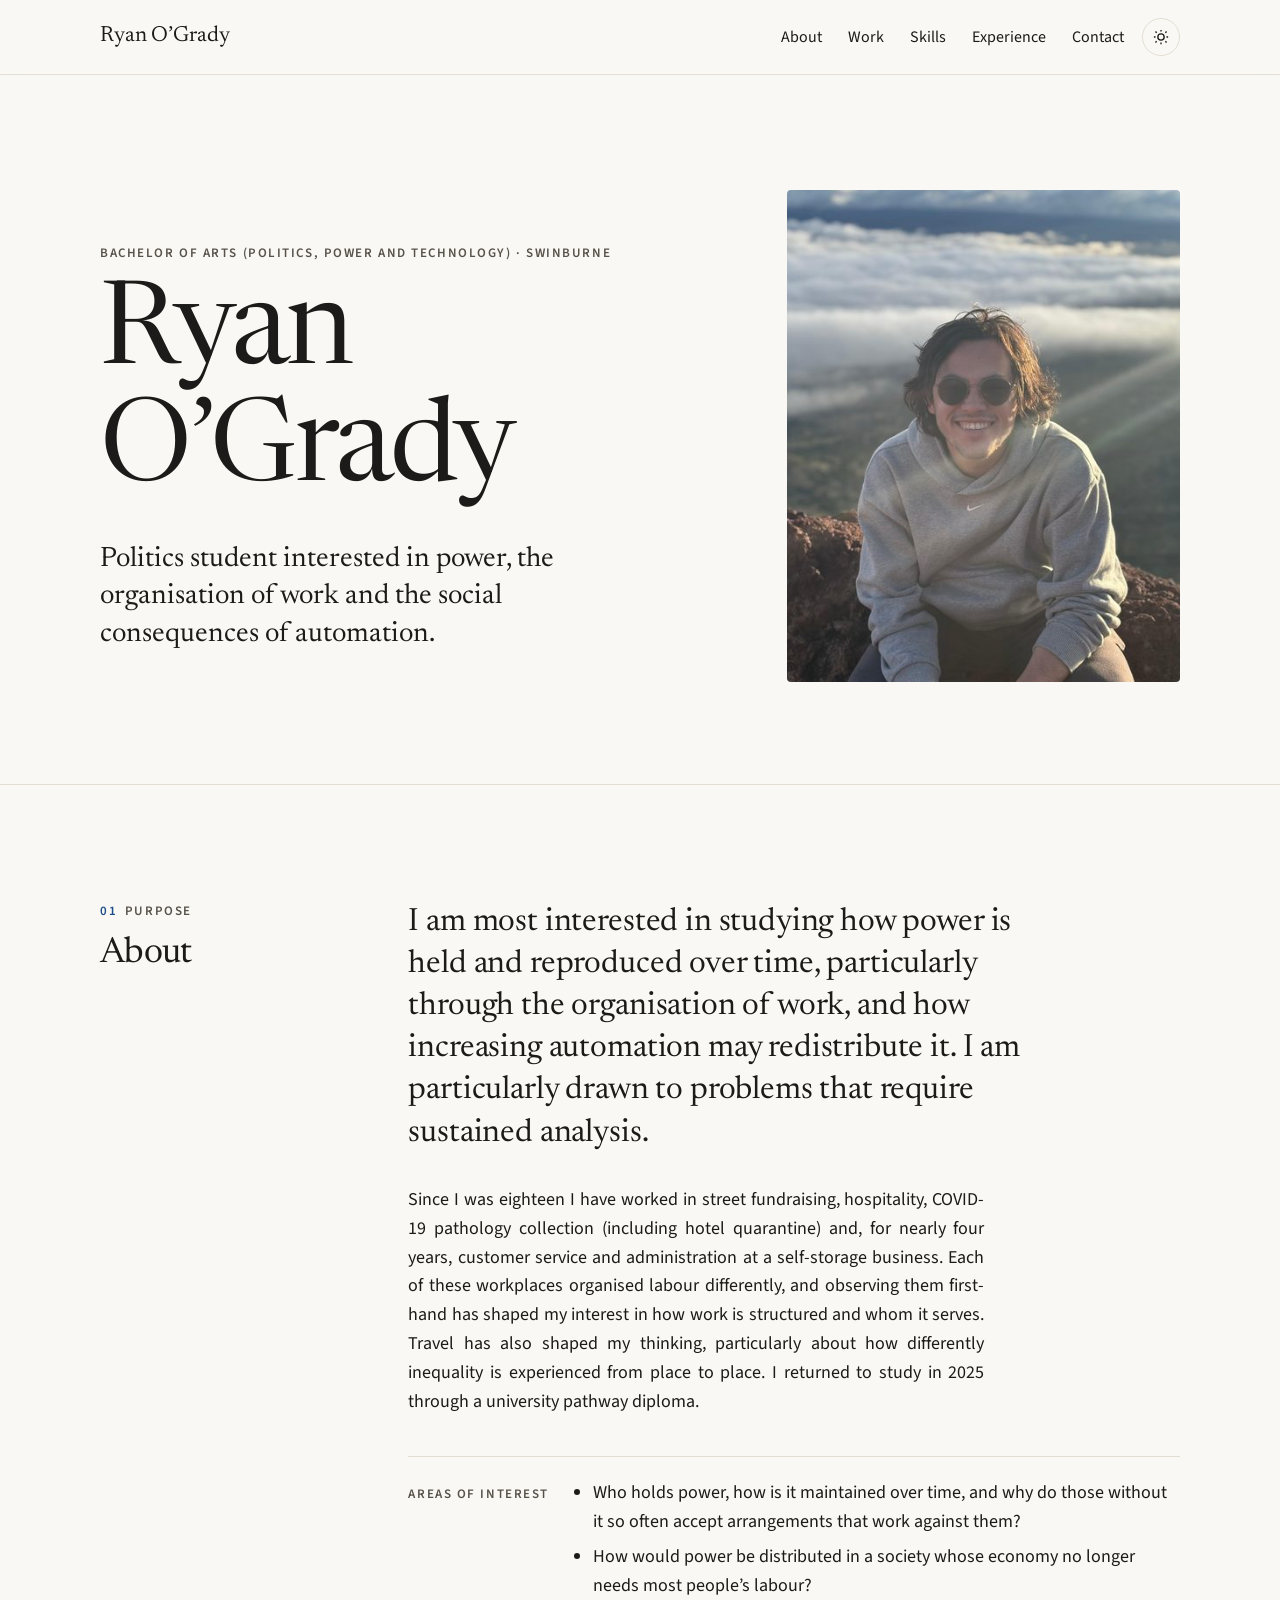
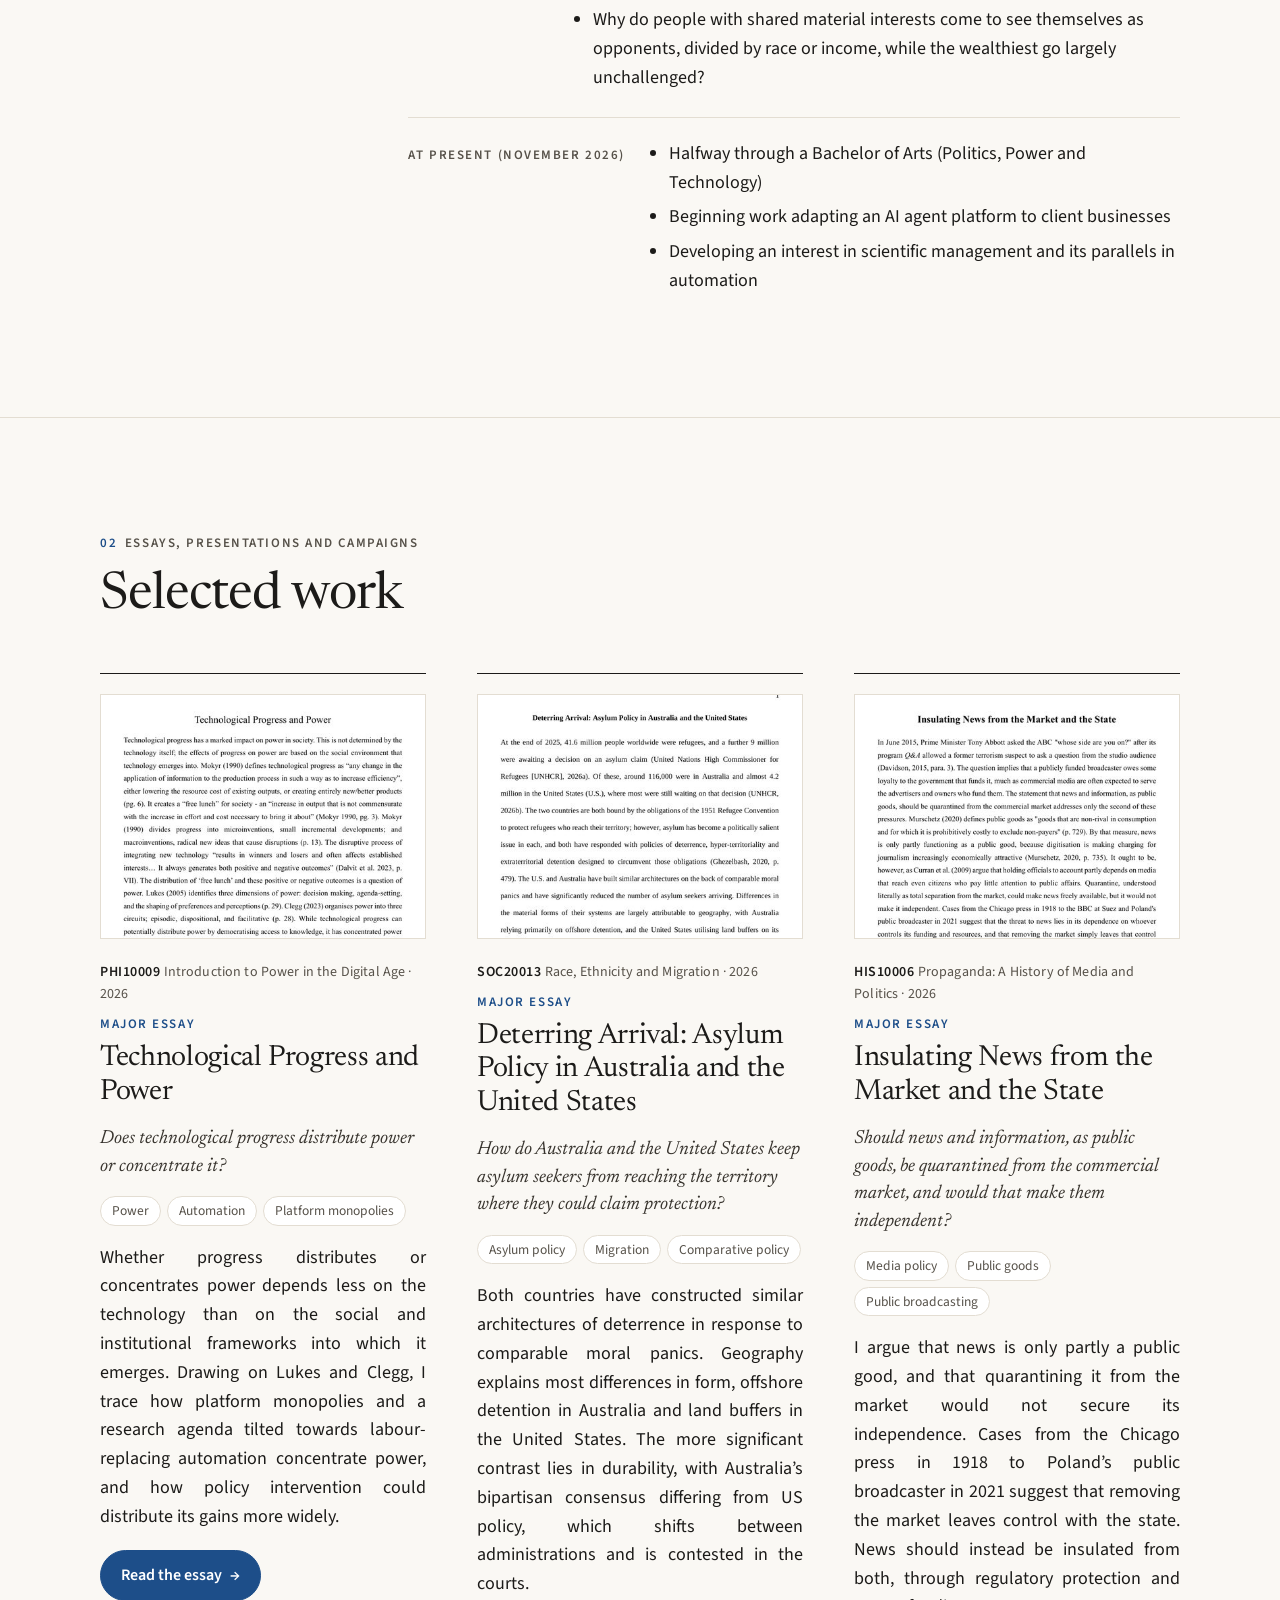
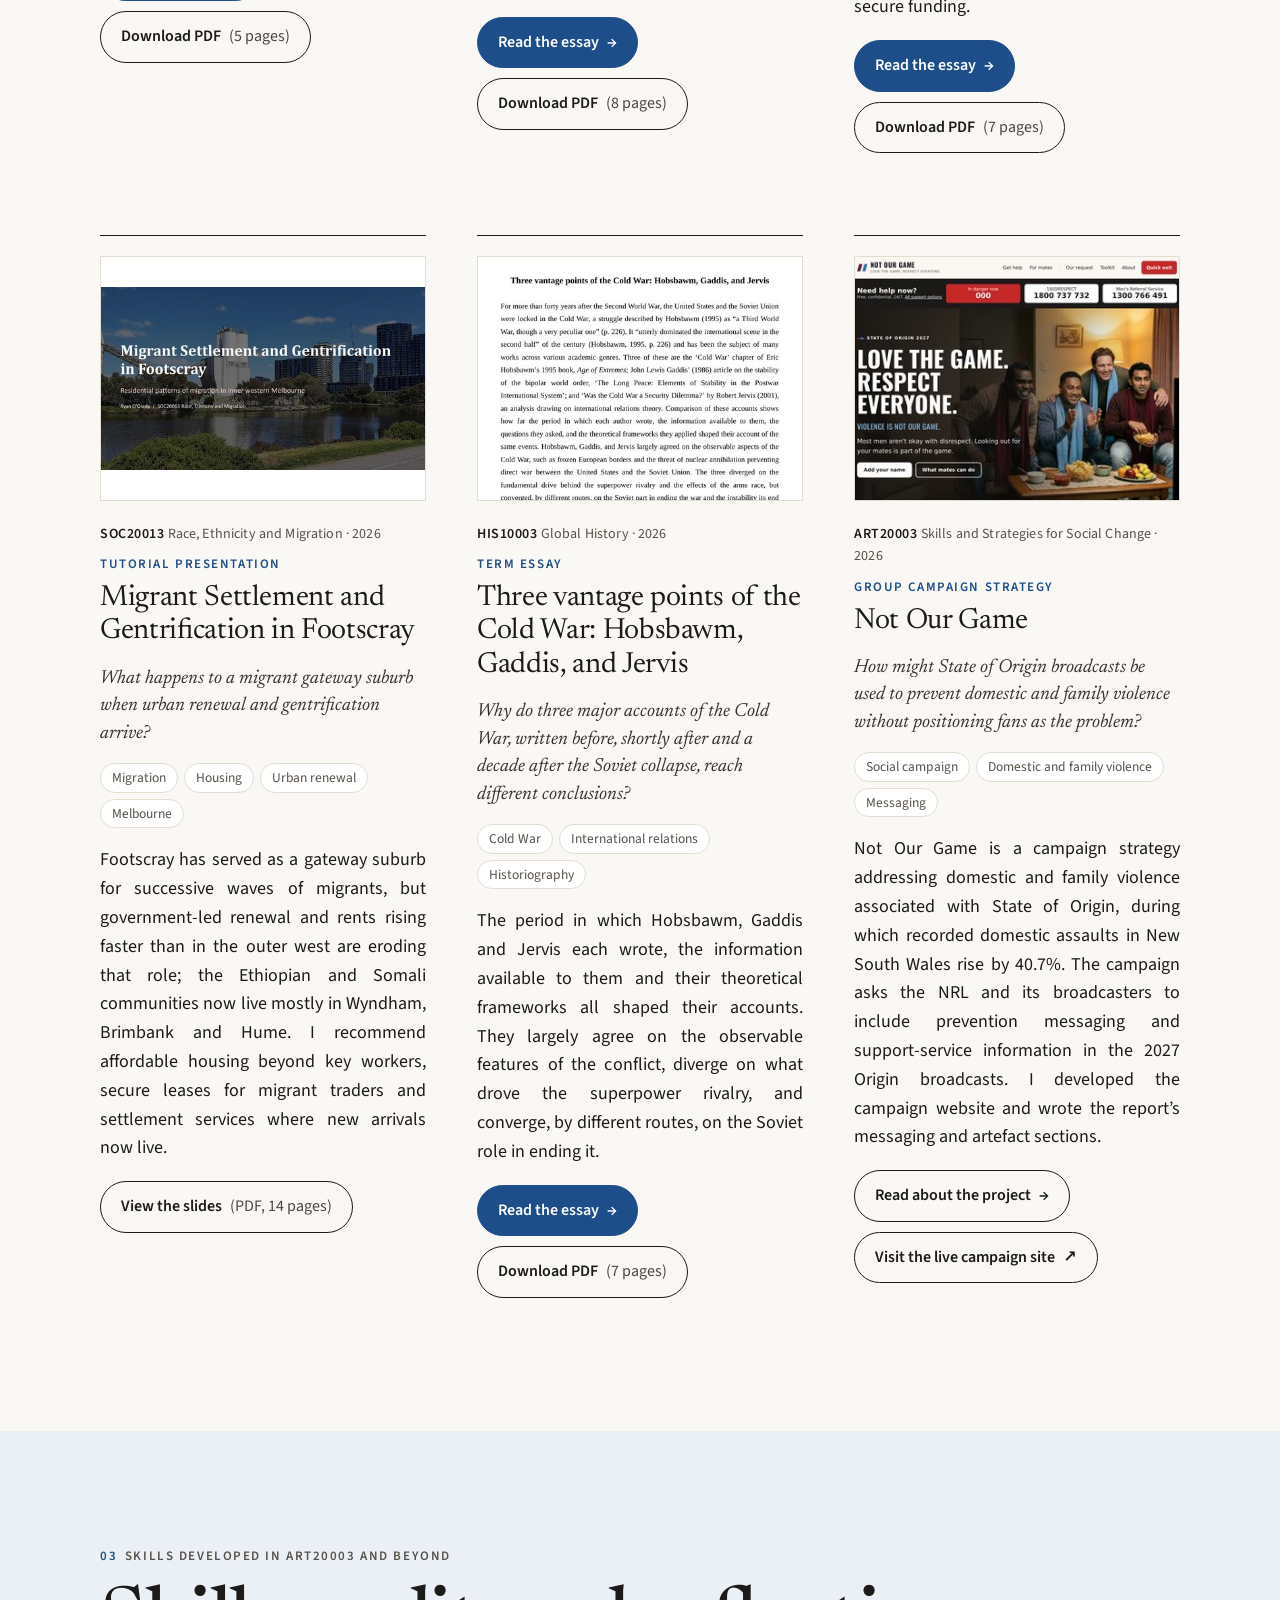
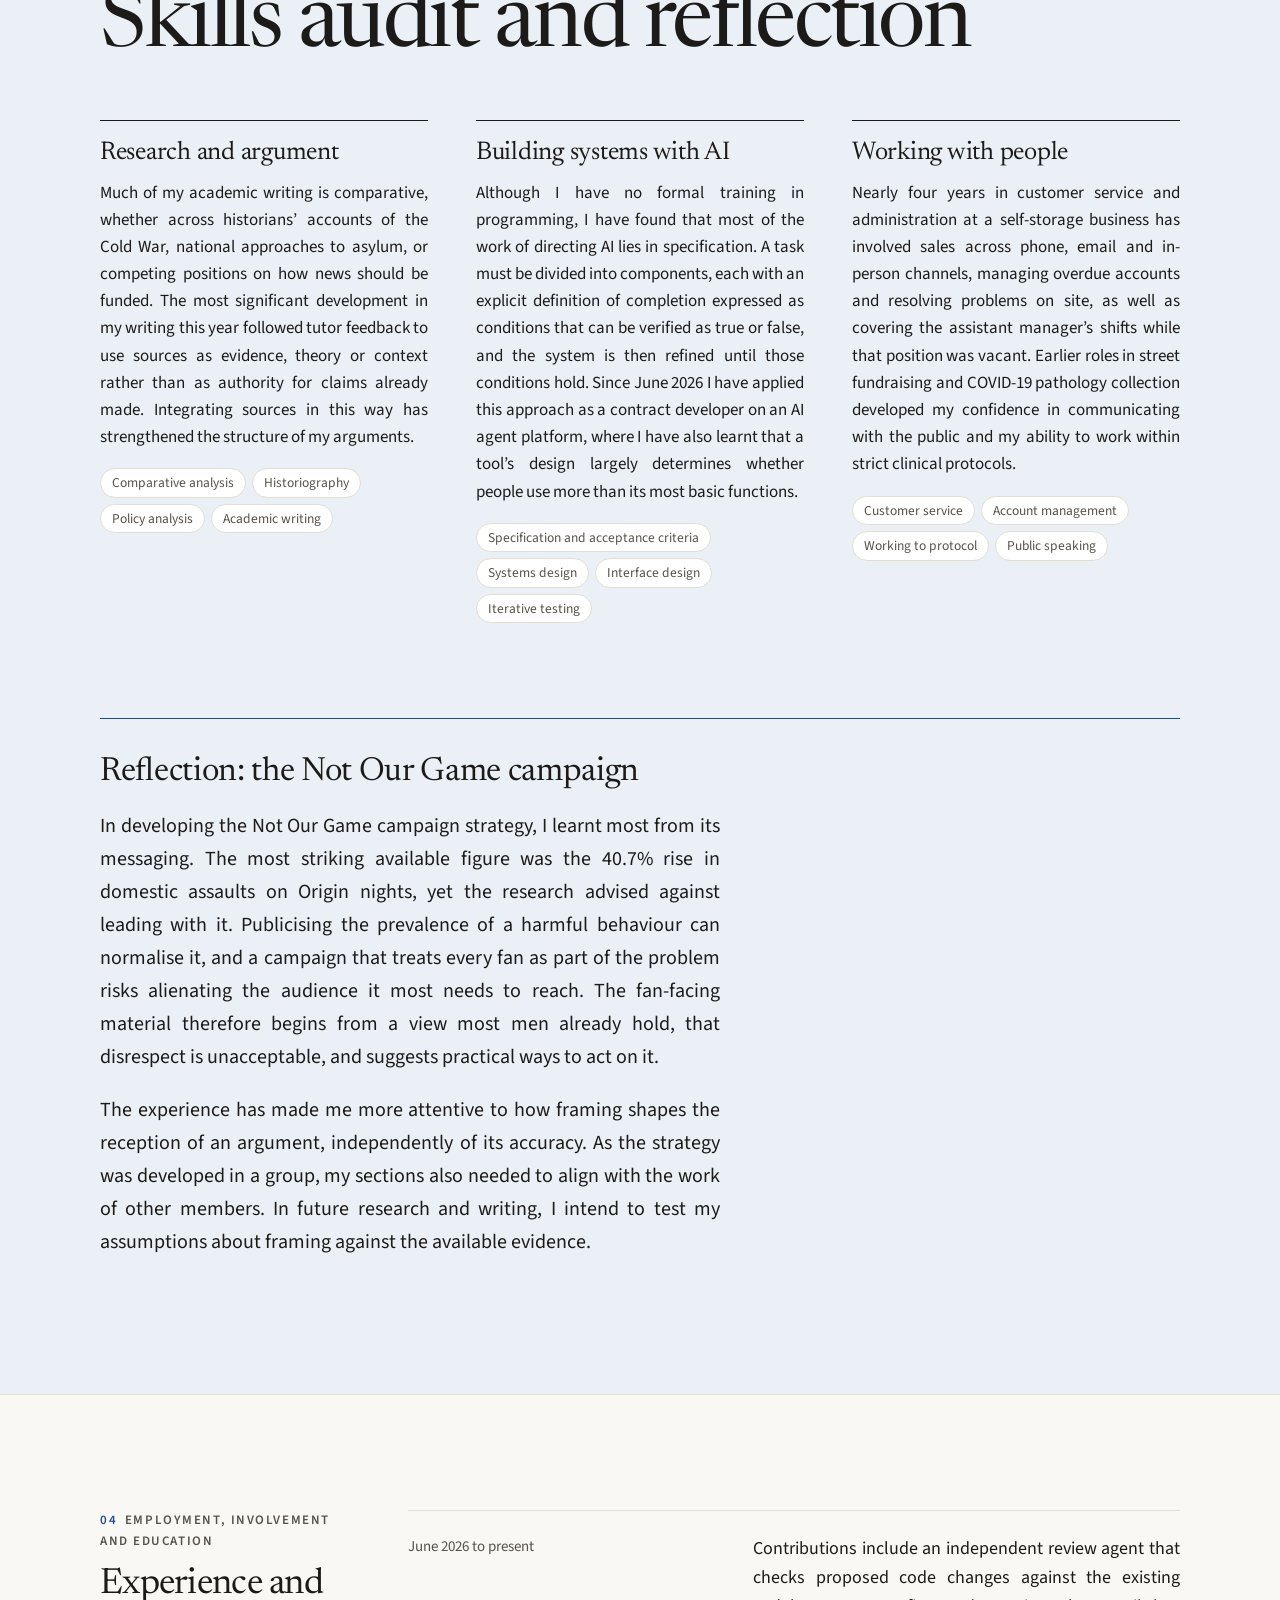
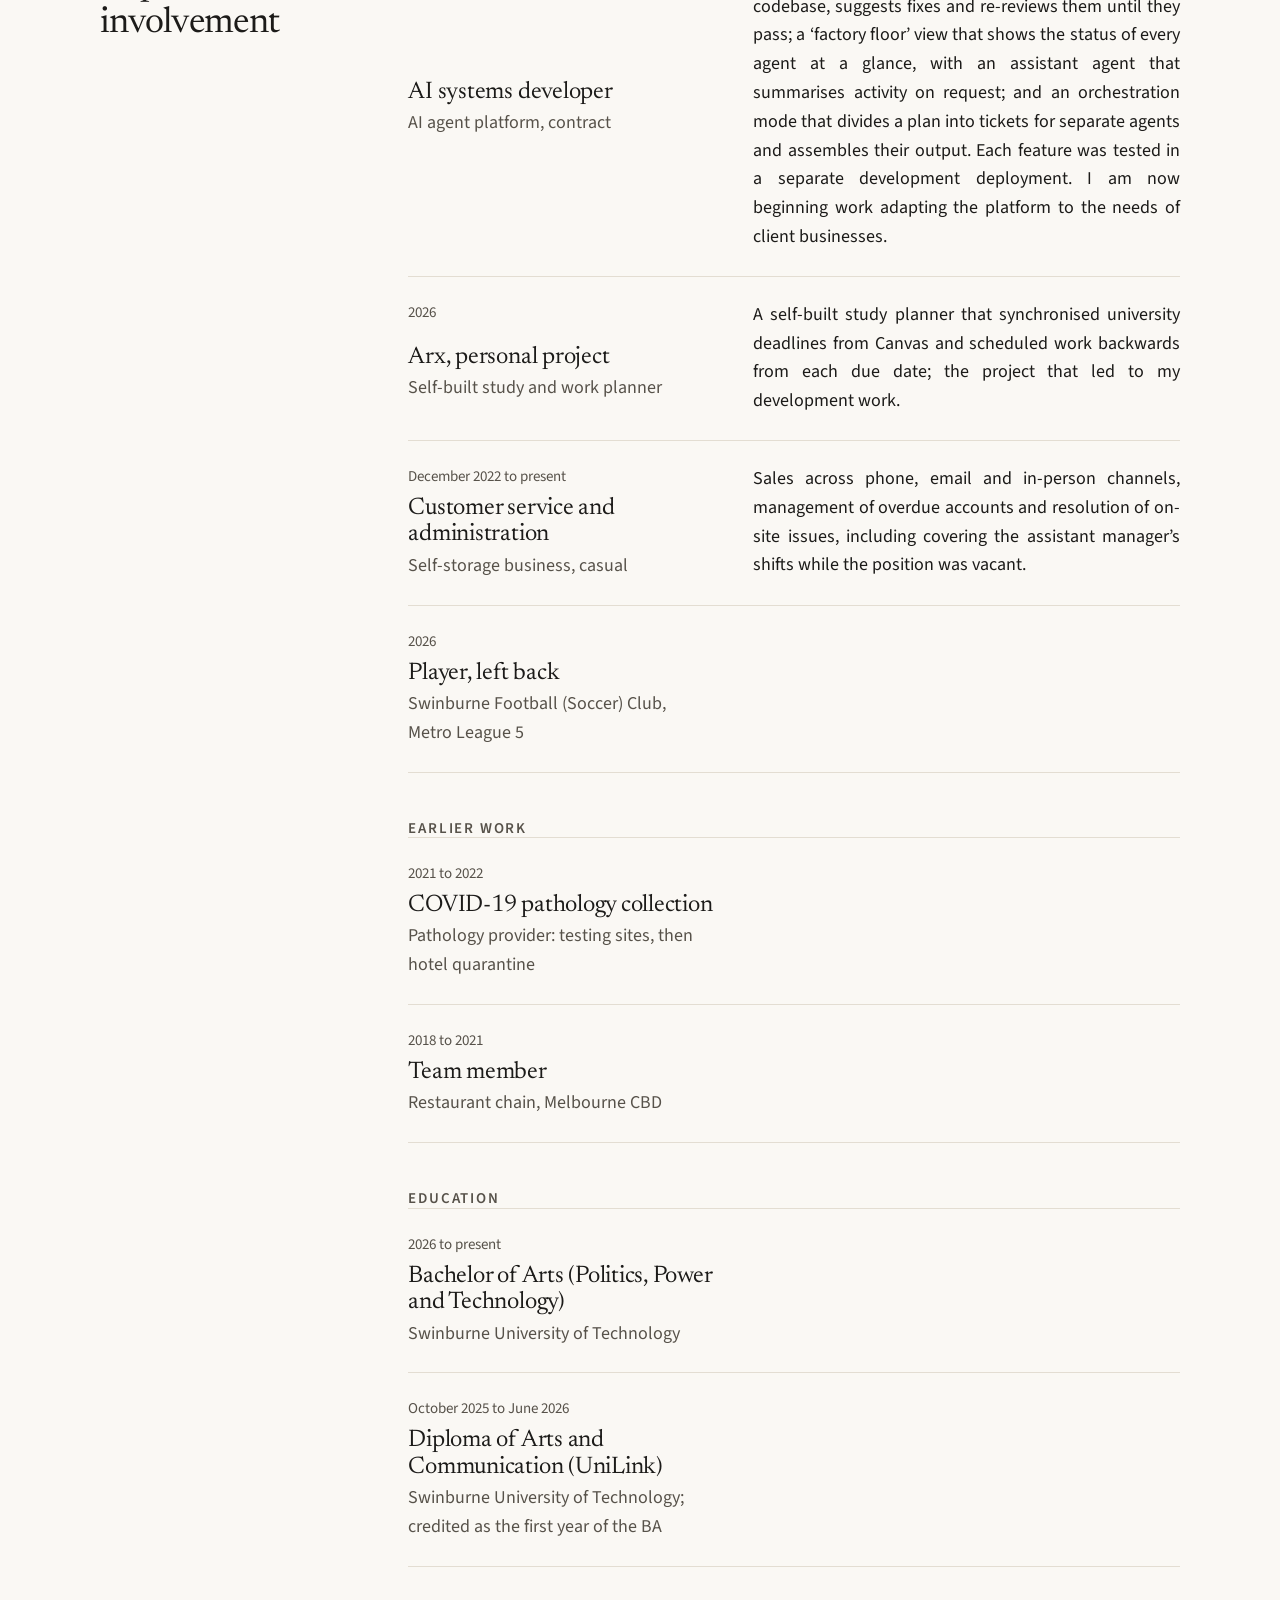
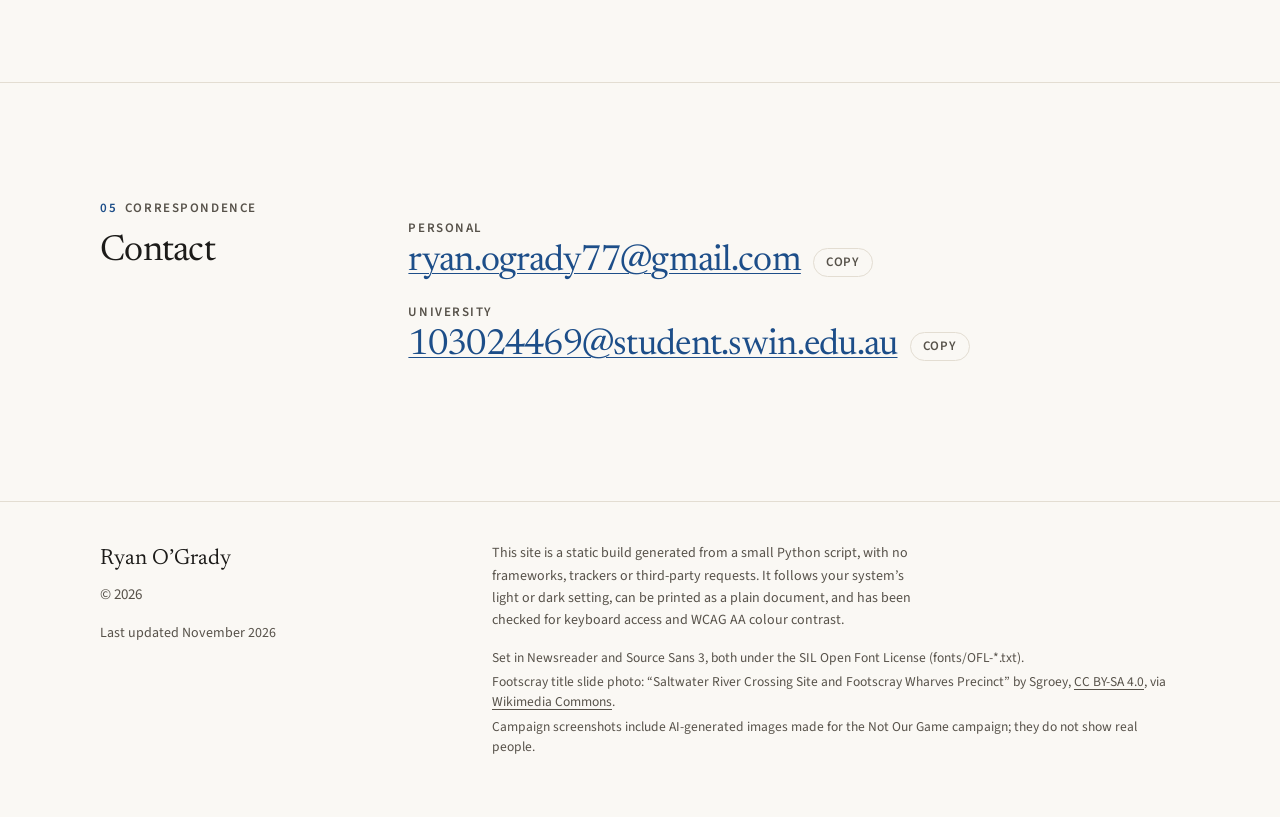
==== index.html @ b13d0663 "Final release build: wording pass, drafts accepted, indexing enabled Co-Authored-By: Claude Opus 5.5" ====
<!doctype html><html lang="en-AU"><head><meta charset="utf-8"><meta name="viewport" content="width=device-width, initial-scale=1"><title>Ryan O’Grady | Bachelor of Arts (Politics, Power and Technology), Swinburne</title><meta name="description" content="Portfolio of Ryan O’Grady, Bachelor of Arts student majoring in Politics, Power and Technology at Swinburne University of Technology."><meta name="theme-color" content="#faf8f4"><meta property="og:type" content="website"><meta property="og:title" content="Ryan O’Grady | Bachelor of Arts (Politics, Power and Technology), Swinburne"><meta property="og:description" content="Portfolio of Ryan O’Grady, Bachelor of Arts student majoring in Politics, Power and Technology at Swinburne University of Technology."><meta property="og:url" content="https://ryanoogrady.netlify.app"><meta property="og:image" content="https://ryanoogrady.netlify.app/og.jpg"><meta property="og:image:width" content="1200"><meta property="og:image:height" content="630"><meta property="og:image:alt" content="Ryan O’Grady: Bachelor of Arts (Politics, Power and Technology) · Swinburne"><meta name="twitter:card" content="summary_large_image"><link rel="icon" href="favicon.svg" type="image/svg+xml"><link rel="preload" href="fonts/newsreader.woff2" as="font" type="font/woff2" crossorigin><link rel="preload" href="fonts/source-sans-3.woff2" as="font" type="font/woff2" crossorigin><link rel="stylesheet" href="style.css"><script>try{var t=localStorage.getItem("theme");if(t)document.documentElement.dataset.theme=t}catch(e){}</script><script src="site.js" defer></script></head><body><a class="skip" href="#main">Skip to content</a><header class="site-head" id="top"><div class="wrap"><a class="brand" href="#top">Ryan O’Grady</a><div class="head-tools"><nav class="nav" aria-label="Main"><ul><li><a href="#about">About</a></li><li><a href="#work">Work</a></li><li><a href="#skills">Skills</a></li><li><a href="#experience">Experience</a></li><li><a href="#contact">Contact</a></li></ul></nav><button class="theme-toggle" type="button" aria-label="Switch to dark theme" hidden><svg class="sun" viewBox="0 0 24 24" fill="none" stroke="currentColor" stroke-width="1.8" aria-hidden="true"><circle cx="12" cy="12" r="4.2"/><path d="M12 2.5v2.2M12 19.3v2.2M4.6 4.6l1.6 1.6M17.8 17.8l1.6 1.6M2.5 12h2.2M19.3 12h2.2M4.6 19.4l1.6-1.6M17.8 6.2l1.6-1.6"/></svg><svg class="moon" viewBox="0 0 24 24" fill="none" stroke="currentColor" stroke-width="1.8" aria-hidden="true"><path d="M20 14.6A8.5 8.5 0 0 1 9.4 4a8.5 8.5 0 1 0 10.6 10.6z"/></svg></button></div></div><div class="progress" aria-hidden="true"></div></header><main id="main"><section class="hero" aria-labelledby="name"><div class="wrap"><div><p class="kicker">Bachelor of Arts (Politics, Power and Technology) · Swinburne</p><h1 id="name">Ryan O’Grady</h1><div class="descriptor"><p>Politics student interested in power, the organisation of work and the social consequences of automation.</p></div></div><figure class="portrait"><img src="images/ryan-portrait-900.jpg" srcset="images/ryan-portrait-450.jpg 450w, images/ryan-portrait-900.jpg 900w" sizes="(max-width:900px) 340px, 33vw" width="900" height="1125" alt="Ryan sitting on a rocky summit above a layer of cloud, smiling." fetchpriority="high" decoding="async"></figure></div></section><section class="sec" id="about" aria-labelledby="about-h"><div class="wrap sec-grid"><div class="sec-label"><p class="kicker"><span class="num">01</span>Purpose</p><h2 id="about-h">About</h2></div><div><p class="lede">I am most interested in studying how power is held and reproduced over time, particularly through the organisation of work, and how increasing automation may redistribute it. I am particularly drawn to problems that require sustained analysis.</p><div class="measure" style="margin-top:28px"><p>Since I was eighteen I have worked in street fundraising, hospitality, COVID-19 pathology collection (including hotel quarantine) and, for nearly four years, customer service and administration at a self-storage business. Each of these workplaces organised labour differently, and observing them first-hand has shaped my interest in how work is structured and whom it serves. Travel has also shaped my thinking, particularly about how differently inequality is experienced from place to place. I returned to study in 2025 through a university pathway diploma.</p></div><div class="exploring"><p class="kicker">Areas of interest</p><div><ul class="points"><li>Who holds power, how is it maintained over time, and why do those without it so often accept arrangements that work against them?</li><li>How would power be distributed in a society whose economy no longer needs most people’s labour?</li><li>Why do people with shared material interests come to see themselves as opponents, divided by race or income, while the wealthiest go largely unchallenged?</li></ul></div></div><div class="exploring"><p class="kicker">At present (November 2026)</p><div><ul class="points"><li>Halfway through a Bachelor of Arts (Politics, Power and Technology)</li><li>Beginning work adapting an AI agent platform to client businesses</li><li>Developing an interest in scientific management and its parallels in automation</li></ul></div></div></div></div></section><section class="sec" id="work" aria-labelledby="work-h"><div class="wrap"><div class="work-head"><p class="kicker"><span class="num">02</span>Essays, presentations and campaigns</p><h2 id="work-h">Selected work</h2></div><div class="cards"><article class="card"><figure class="thumb"><a href="essay-technological-progress-and-power.html" tabindex="-1" aria-hidden="true"><img src="images/essay-phi10009-p1-875.jpg" srcset="images/essay-phi10009-p1-480.jpg 480w, images/essay-phi10009-p1-875.jpg 875w" sizes="(max-width:700px) 92vw, 400px" width="875" height="656" alt="First page of the essay, headed Technological Progress and Power." loading="lazy" decoding="async"></a></figure><div><p class="unit"><b>PHI10009</b> Introduction to Power in the Digital Age <span aria-hidden="true">&middot;</span> 2026</p><h3><span class="type">Major essay</span><a class="card-link" href="essay-technological-progress-and-power.html">Technological Progress and Power</a></h3><p class="topic">Does technological progress distribute power or concentrate it?</p><ul class="tags" aria-label="Topics"><li>Power</li><li>Automation</li><li>Platform monopolies</li></ul><p>Whether progress distributes or concentrates power depends less on the technology than on the social and institutional frameworks into which it emerges. Drawing on Lukes and Clegg, I trace how platform monopolies and a research agenda tilted towards labour-replacing automation concentrate power, and how policy intervention could distribute its gains more widely.</p><p class="actions"><a class="btn solid" href="essay-technological-progress-and-power.html">Read the essay <span class="arr" aria-hidden="true">&rarr;</span></a><a class="btn" href="files/ryan-ogrady-technological-progress-and-power.pdf">Download PDF <span class="btn-note">(5 pages)</span></a></p></div></article><article class="card"><figure class="thumb"><a href="essay-deterring-arrival.html" tabindex="-1" aria-hidden="true"><img src="images/essay-soc20013-p1-875.jpg" srcset="images/essay-soc20013-p1-480.jpg 480w, images/essay-soc20013-p1-875.jpg 875w" sizes="(max-width:700px) 92vw, 400px" width="875" height="656" alt="First page of the essay, headed Deterring Arrival: Asylum Policy in Australia and the United States." loading="lazy" decoding="async"></a></figure><div><p class="unit"><b>SOC20013</b> Race, Ethnicity and Migration <span aria-hidden="true">&middot;</span> 2026</p><h3><span class="type">Major essay</span><a class="card-link" href="essay-deterring-arrival.html">Deterring Arrival: Asylum Policy in Australia and the United States</a></h3><p class="topic">How do Australia and the United States keep asylum seekers from reaching the territory where they could claim protection?</p><ul class="tags" aria-label="Topics"><li>Asylum policy</li><li>Migration</li><li>Comparative policy</li></ul><p>Both countries have constructed similar architectures of deterrence in response to comparable moral panics. Geography explains most differences in form, offshore detention in Australia and land buffers in the United States. The more significant contrast lies in durability, with Australia’s bipartisan consensus differing from US policy, which shifts between administrations and is contested in the courts.</p><p class="actions"><a class="btn solid" href="essay-deterring-arrival.html">Read the essay <span class="arr" aria-hidden="true">&rarr;</span></a><a class="btn" href="files/ryan-ogrady-deterring-arrival-asylum-policy.pdf">Download PDF <span class="btn-note">(8 pages)</span></a></p></div></article><article class="card"><figure class="thumb"><a href="essay-insulating-news.html" tabindex="-1" aria-hidden="true"><img src="images/essay-his10006-p1-875.jpg" srcset="images/essay-his10006-p1-480.jpg 480w, images/essay-his10006-p1-875.jpg 875w" sizes="(max-width:700px) 92vw, 400px" width="875" height="656" alt="First page of the essay, headed Insulating News from the Market and the State." loading="lazy" decoding="async"></a></figure><div><p class="unit"><b>HIS10006</b> Propaganda: A History of Media and Politics <span aria-hidden="true">&middot;</span> 2026</p><h3><span class="type">Major essay</span><a class="card-link" href="essay-insulating-news.html">Insulating News from the Market and the State</a></h3><p class="topic">Should news and information, as public goods, be quarantined from the commercial market, and would that make them independent?</p><ul class="tags" aria-label="Topics"><li>Media policy</li><li>Public goods</li><li>Public broadcasting</li></ul><p>I argue that news is only partly a public good, and that quarantining it from the market would not secure its independence. Cases from the Chicago press in 1918 to Poland’s public broadcaster in 2021 suggest that removing the market leaves control with the state. News should instead be insulated from both, through regulatory protection and secure funding.</p><p class="actions"><a class="btn solid" href="essay-insulating-news.html">Read the essay <span class="arr" aria-hidden="true">&rarr;</span></a><a class="btn" href="files/ryan-ogrady-insulating-news.pdf">Download PDF <span class="btn-note">(7 pages)</span></a></p></div></article><article class="card"><figure class="thumb fit"><a href="files/ryan-ogrady-footscray-presentation-slides.pdf" tabindex="-1" aria-hidden="true"><img src="images/footscray-final-p1-960.jpg" srcset="images/footscray-final-p1-480.jpg 480w, images/footscray-final-p1-960.jpg 960w" sizes="(max-width:700px) 92vw, 400px" width="960" height="540" alt="Title slide, ‘Migrant Settlement and Gentrification in Footscray’, over a photo of apartment towers beside the river at Footscray." loading="lazy" decoding="async"></a></figure><div><p class="unit"><b>SOC20013</b> Race, Ethnicity and Migration <span aria-hidden="true">&middot;</span> 2026</p><h3><span class="type">Tutorial presentation</span><a class="card-link" href="files/ryan-ogrady-footscray-presentation-slides.pdf">Migrant Settlement and Gentrification in Footscray</a></h3><p class="topic">What happens to a migrant gateway suburb when urban renewal and gentrification arrive?</p><ul class="tags" aria-label="Topics"><li>Migration</li><li>Housing</li><li>Urban renewal</li><li>Melbourne</li></ul><p>Footscray has served as a gateway suburb for successive waves of migrants, but government-led renewal and rents rising faster than in the outer west are eroding that role; the Ethiopian and Somali communities now live mostly in Wyndham, Brimbank and Hume. I recommend affordable housing beyond key workers, secure leases for migrant traders and settlement services where new arrivals now live.</p><p class="actions"><a class="btn" href="files/ryan-ogrady-footscray-presentation-slides.pdf">View the slides <span class="btn-note">(PDF, 14 pages)</span></a></p></div></article><article class="card"><figure class="thumb"><a href="essay-cold-war.html" tabindex="-1" aria-hidden="true"><img src="images/essay-his10003-p1-875.jpg" srcset="images/essay-his10003-p1-480.jpg 480w, images/essay-his10003-p1-875.jpg 875w" sizes="(max-width:700px) 92vw, 400px" width="875" height="656" alt="First page of the essay, headed Three vantage points of the Cold War: Hobsbawm, Gaddis, and Jervis." loading="lazy" decoding="async"></a></figure><div><p class="unit"><b>HIS10003</b> Global History <span aria-hidden="true">&middot;</span> 2026</p><h3><span class="type">Term essay</span><a class="card-link" href="essay-cold-war.html">Three vantage points of the Cold War: Hobsbawm, Gaddis, and Jervis</a></h3><p class="topic">Why do three major accounts of the Cold War, written before, shortly after and a decade after the Soviet collapse, reach different conclusions?</p><ul class="tags" aria-label="Topics"><li>Cold War</li><li>International relations</li><li>Historiography</li></ul><p>The period in which Hobsbawm, Gaddis and Jervis each wrote, the information available to them and their theoretical frameworks all shaped their accounts. They largely agree on the observable features of the conflict, diverge on what drove the superpower rivalry, and converge, by different routes, on the Soviet role in ending it.</p><p class="actions"><a class="btn solid" href="essay-cold-war.html">Read the essay <span class="arr" aria-hidden="true">&rarr;</span></a><a class="btn" href="files/ryan-ogrady-cold-war-three-vantage-points.pdf">Download PDF <span class="btn-note">(7 pages)</span></a></p></div></article><article class="card"><figure class="thumb"><a href="not-our-game.html" tabindex="-1" aria-hidden="true"><img src="images/campaign-home-desktop-960.jpg" srcset="images/campaign-home-desktop-480.jpg 480w, images/campaign-home-desktop-960.jpg 960w" sizes="(max-width:700px) 92vw, 400px" width="960" height="533" alt="Home page of the Not Our Game campaign website, headed ‘Love the game. Respect everyone.’ over an AI-generated image of four fans watching a game at home." loading="lazy" decoding="async"></a></figure><div><p class="unit"><b>ART20003</b> Skills and Strategies for Social Change <span aria-hidden="true">&middot;</span> 2026</p><h3><span class="type">Group campaign strategy</span><a class="card-link" href="not-our-game.html">Not Our Game</a></h3><p class="topic">How might State of Origin broadcasts be used to prevent domestic and family violence without positioning fans as the problem?</p><ul class="tags" aria-label="Topics"><li>Social campaign</li><li>Domestic and family violence</li><li>Messaging</li></ul><p>Not Our Game is a campaign strategy addressing domestic and family violence associated with State of Origin, during which recorded domestic assaults in New South Wales rise by 40.7%. The campaign asks the NRL and its broadcasters to include prevention messaging and support-service information in the 2027 Origin broadcasts. I developed the campaign website and wrote the report’s messaging and artefact sections.</p><p class="actions"><a class="btn" href="not-our-game.html">Read about the project <span class="arr" aria-hidden="true">&rarr;</span></a><a class="btn" href="https://not-our-game.netlify.app">Visit the live campaign site <span class="arr" aria-hidden="true">&#8599;</span></a></p></div></article></div></div></section><section class="sec skills" id="skills" aria-labelledby="skills-h"><div class="wrap"><p class="kicker"><span class="num">03</span>Skills developed in ART20003 and beyond</p><h2 id="skills-h">Skills audit and reflection</h2><div class="skill-groups"><article class="skill-group"><h3>Research and argument</h3><p>Much of my academic writing is comparative, whether across historians’ accounts of the Cold War, national approaches to asylum, or competing positions on how news should be funded. The most significant development in my writing this year followed tutor feedback to use sources as evidence, theory or context rather than as authority for claims already made. Integrating sources in this way has strengthened the structure of my arguments.</p><ul class="tags" aria-label="Skills"><li>Comparative analysis</li><li>Historiography</li><li>Policy analysis</li><li>Academic writing</li></ul></article><article class="skill-group"><h3>Building systems with AI</h3><p>Although I have no formal training in programming, I have found that most of the work of directing AI lies in specification. A task must be divided into components, each with an explicit definition of completion expressed as conditions that can be verified as true or false, and the system is then refined until those conditions hold. Since June 2026 I have applied this approach as a contract developer on an AI agent platform, where I have also learnt that a tool’s design largely determines whether people use more than its most basic functions.</p><ul class="tags" aria-label="Skills"><li>Specification and acceptance criteria</li><li>Systems design</li><li>Interface design</li><li>Iterative testing</li></ul></article><article class="skill-group"><h3>Working with people</h3><p>Nearly four years in customer service and administration at a self-storage business has involved sales across phone, email and in-person channels, managing overdue accounts and resolving problems on site, as well as covering the assistant manager’s shifts while that position was vacant. Earlier roles in street fundraising and COVID-19 pathology collection developed my confidence in communicating with the public and my ability to work within strict clinical protocols.</p><ul class="tags" aria-label="Skills"><li>Customer service</li><li>Account management</li><li>Working to protocol</li><li>Public speaking</li></ul></article></div><div class="skills-body"><div class="audit"><h3 class="reflect-h">Reflection: the Not Our Game campaign</h3><p>In developing the Not Our Game campaign strategy, I learnt most from its messaging. The most striking available figure was the 40.7% rise in domestic assaults on Origin nights, yet the research advised against leading with it. Publicising the prevalence of a harmful behaviour can normalise it, and a campaign that treats every fan as part of the problem risks alienating the audience it most needs to reach. The fan-facing material therefore begins from a view most men already hold, that disrespect is unacceptable, and suggests practical ways to act on it.</p><p>The experience has made me more attentive to how framing shapes the reception of an argument, independently of its accuracy. As the strategy was developed in a group, my sections also needed to align with the work of other members. In future research and writing, I intend to test my assumptions about framing against the available evidence.</p></div><div></div></div></div></section><section class="sec" id="experience" aria-labelledby="xp-h"><div class="wrap sec-grid"><div class="sec-label"><p class="kicker"><span class="num">04</span>Employment, involvement and education</p><h2 id="xp-h">Experience and involvement</h2></div><div><ul class="xp"><li><div class="dates">June 2026 to present</div><div><h3>AI systems developer</h3><p class="org">AI agent platform, contract</p></div><div class="text"><p>Contributions include an independent review agent that checks proposed code changes against the existing codebase, suggests fixes and re-reviews them until they pass; a ‘factory floor’ view that shows the status of every agent at a glance, with an assistant agent that summarises activity on request; and an orchestration mode that divides a plan into tickets for separate agents and assembles their output. Each feature was tested in a separate development deployment. I am now beginning work adapting the platform to the needs of client businesses.</p></div></li><li><div class="dates">2026</div><div><h3>Arx, personal project</h3><p class="org">Self-built study and work planner</p></div><div class="text"><p>A self-built study planner that synchronised university deadlines from Canvas and scheduled work backwards from each due date; the project that led to my development work.</p></div></li><li><div class="dates">December 2022 to present</div><div><h3>Customer service and administration</h3><p class="org">Self-storage business, casual</p></div><div class="text"><p>Sales across phone, email and in-person channels, management of overdue accounts and resolution of on-site issues, including covering the assistant manager’s shifts while the position was vacant.</p></div></li><li><div class="dates">2026</div><div><h3>Player, left back</h3><p class="org">Swinburne Football (Soccer) Club, Metro League 5</p></div><div class="text"></div></li></ul><h3 class="xp-sub">Earlier work</h3><ul class="xp"><li><div class="dates">2021 to 2022</div><div><h3>COVID-19 pathology collection</h3><p class="org">Pathology provider: testing sites, then hotel quarantine</p></div><div class="text"></div></li><li><div class="dates">2018 to 2021</div><div><h3>Team member</h3><p class="org">Restaurant chain, Melbourne CBD</p></div><div class="text"></div></li></ul><h3 class="xp-sub">Education</h3><ul class="xp"><li><div class="dates">2026 to present</div><div><h3>Bachelor of Arts (Politics, Power and Technology)</h3><p class="org">Swinburne University of Technology</p></div><div class="text"></div></li><li><div class="dates">October 2025 to June 2026</div><div><h3>Diploma of Arts and Communication (UniLink)</h3><p class="org">Swinburne University of Technology; credited as the first year of the BA</p></div><div class="text"></div></li></ul></div></div></section><section class="sec contact" id="contact" aria-labelledby="contact-h"><div class="wrap sec-grid"><div class="sec-label"><p class="kicker"><span class="num">05</span>Correspondence</p><h2 id="contact-h">Contact</h2></div><div><div style="margin-top:20px"><p class="email-row"><span class="email-label">Personal</span><span class="email-line"><a class="big" href="mailto:ryan.ogrady77@gmail.com">ryan.ogrady77@gmail.com</a><button class="copy" type="button" data-copy="ryan.ogrady77@gmail.com" aria-label="Copy personal email address" hidden>Copy</button></span></p><p class="email-row"><span class="email-label">University</span><span class="email-line"><a class="big" href="mailto:103024469@student.swin.edu.au">103024469@student.swin.edu.au</a><button class="copy" type="button" data-copy="103024469@student.swin.edu.au" aria-label="Copy university email address" hidden>Copy</button></span></p><span class="sr-only" aria-live="polite" id="live"></span></div></div></div></section></main><footer class="site-foot"><div class="wrap"><div><p class="name">Ryan O’Grady</p><p>&copy; 2026</p><p class="updated">Last updated November 2026</p></div><div><p class="colophon">This site is a static build generated from a small Python script, with no frameworks, trackers or third-party requests. It follows your system’s light or dark setting, can be printed as a plain document, and has been checked for keyboard access and WCAG AA colour contrast.</p><ul class="credits"><li>Set in Newsreader and Source Sans 3, both under the SIL Open Font License (fonts/OFL-*.txt).</li><li>Footscray title slide photo: “Saltwater River Crossing Site and Footscray Wharves Precinct” by Sgroey, <a href="https://creativecommons.org/licenses/by-sa/4.0/">CC BY-SA 4.0</a>, via <a href="https://commons.wikimedia.org/wiki/File:Saltwater_River_Crossing_Site_and_Footscray_Wharves_Precinct.jpg">Wikimedia Commons</a>.</li><li>Campaign screenshots include AI-generated images made for the Not Our Game campaign; they do not show real people.</li></ul></div></div></footer></body></html>
---- style.css ----
@font-face{font-family:Newsreader;src:url(fonts/newsreader.woff2) format('woff2');font-weight:200 800;font-style:normal;font-display:swap}
@font-face{font-family:Newsreader;src:url(fonts/newsreader-italic.woff2) format('woff2');font-weight:200 800;font-style:italic;font-display:swap}
@font-face{font-family:'Source Sans 3';src:url(fonts/source-sans-3.woff2) format('woff2');font-weight:200 900;font-style:normal;font-display:swap}
:root{--on-accent:#fff;--topic:#38342e;--bar:#f6f3ee;--dot:#d9d2c5;--head-bg:rgba(250,248,244,.88);color-scheme:light;--ink:#1c1b19;--muted:#57524a;--bg:#faf8f4;--paper:#fff;--line:#e3ddd2;--soft:#f2eee6;
 --accent:#1d4e89;--accent-ink:#163d6c;--tint:#ebf0f6;--serif:Newsreader,Georgia,'Times New Roman',serif;
 --sans:'Source Sans 3',system-ui,-apple-system,'Segoe UI',Roboto,Arial,sans-serif;--wrap:1160px;--pad:clamp(20px,4vw,40px)}
*,*::before,*::after{box-sizing:border-box}
html{-webkit-text-size-adjust:100%;scroll-behavior:smooth;scroll-padding-top:24px}
@media (prefers-reduced-motion:reduce){html{scroll-behavior:auto}}
body{margin:0;background:var(--bg);color:var(--ink);font-family:var(--sans);font-size:18px;line-height:1.6;
 font-feature-settings:'kern','liga';text-rendering:optimizeLegibility;-webkit-font-smoothing:antialiased}
img{max-width:100%;height:auto;display:block}
a{color:var(--accent);text-decoration-thickness:1px;text-underline-offset:3px}
a:hover{color:var(--accent-ink);text-decoration-thickness:2px}
:focus-visible{outline:3px solid var(--accent);outline-offset:3px;border-radius:2px}
h1,h2,h3{font-family:var(--serif);font-weight:400;line-height:1.1;margin:0;letter-spacing:-.01em;font-optical-sizing:auto}
p{margin:0 0 1em}
/* Ryan's preference: justified body text, with hyphenation (lang="en-AU") to keep word gaps even in narrow columns */
main p{text-align:justify;-webkit-hyphens:auto;hyphens:auto;hyphenate-limit-chars:8 4 3}
main .descriptor p,main p.topic,main p.lede,main p.kicker,main p.unit,main p.org,main p.actions,main p.crumb,main p.big,main p.name,main p.email-row{text-align:left;-webkit-hyphens:manual;hyphens:manual}
.wrap{max-width:var(--wrap);margin:0 auto;padding:0 var(--pad)}
.skip{position:absolute;left:12px;top:-60px;background:var(--ink);color:var(--bg);padding:10px 16px;border-radius:4px;z-index:10;text-decoration:none}
.skip:focus{top:12px;color:var(--bg)}
.kicker{font-family:var(--sans);font-size:13px;font-weight:600;letter-spacing:.12em;text-transform:uppercase;color:var(--muted);margin:0 0 14px}
.num{color:var(--accent);font-variant-numeric:tabular-nums;margin-right:.6em}

/* header */
.site-head{position:sticky;top:0;z-index:20;border-bottom:1px solid var(--line);background:var(--head-bg);-webkit-backdrop-filter:saturate(1.4) blur(10px);backdrop-filter:saturate(1.4) blur(10px);transition:box-shadow .2s ease}
.site-head.scrolled{box-shadow:0 10px 24px -18px rgba(0,0,0,.45)}
.progress{position:absolute;left:0;right:0;bottom:-1px;height:2px;background:var(--accent);transform-origin:0 50%;transform:scaleX(var(--p,0))}
.head-tools{display:flex;align-items:center;gap:18px;flex-wrap:wrap}
.theme-toggle{display:inline-grid;place-items:center;width:38px;height:38px;border-radius:50%;border:1px solid var(--line);background:transparent;color:var(--ink);cursor:pointer;padding:0}
.theme-toggle:hover{border-color:var(--ink)}
.theme-toggle svg{width:18px;height:18px}
.theme-toggle .moon,[data-theme-now=dark] .theme-toggle .sun{display:none}
[data-theme-now=dark] .theme-toggle .moon{display:block}
.nav a.is-current{border-bottom-color:var(--accent);color:var(--accent)}
.copy{margin-left:12px;font:600 13px/1 var(--sans);letter-spacing:.06em;text-transform:uppercase;color:var(--muted);background:none;border:1px solid var(--line);border-radius:999px;padding:7px 12px;cursor:pointer;vertical-align:middle}
.copy:hover{color:var(--ink);border-color:var(--ink)}
.email-line{display:flex;align-items:center;flex-wrap:wrap;gap:6px 0}
.sr-only{position:absolute;width:1px;height:1px;padding:0;margin:-1px;overflow:hidden;clip:rect(0,0,0,0);white-space:nowrap;border:0}
.colophon{font-size:14px;color:var(--muted);max-width:60ch;margin:0 0 12px}
html{scroll-padding-top:96px}
@media (prefers-reduced-motion:no-preference){html{scroll-behavior:smooth}body{transition:background-color .25s ease,color .25s ease}}
.site-head .wrap{display:flex;align-items:center;justify-content:space-between;gap:12px 28px;flex-wrap:wrap;padding-top:18px;padding-bottom:18px}
.brand{font-family:var(--serif);font-size:22px;color:var(--ink);text-decoration:none;letter-spacing:-.005em}
.brand:hover{color:var(--ink)}
.nav ul{list-style:none;margin:0;padding:0;display:flex;flex-wrap:wrap;gap:4px 26px}
.nav a{color:var(--ink);text-decoration:none;font-size:16px;padding:6px 0;border-bottom:1px solid transparent}
.nav a:hover{border-bottom-color:var(--ink)}
.nav a[aria-current]{border-bottom-color:var(--accent);color:var(--accent)}

/* hero */
.hero{padding:clamp(56px,9vw,120px) 0 clamp(56px,8vw,104px)}
.hero .wrap{display:grid;grid-template-columns:minmax(0,1.55fr) minmax(0,1fr);gap:clamp(32px,6vw,88px);align-items:end}
.hero h1{font-size:clamp(54px,9vw,120px);line-height:1.02;letter-spacing:-.025em;font-weight:380;margin:0 0 28px}
.hero .descriptor{font-family:var(--serif);font-size:clamp(22px,2.4vw,28px);line-height:1.35;max-width:30ch}
.portrait{margin:0;position:relative}
.portrait img{border-radius:4px;aspect-ratio:4/5;object-fit:cover;width:100%}
.monogram{aspect-ratio:4/5;border-radius:4px;background:
 repeating-linear-gradient(0deg,transparent 0 23px,rgba(29,78,137,.08) 23px 24px),var(--tint);
 display:grid;place-items:center;font-family:var(--serif);font-size:clamp(64px,9vw,120px);color:rgba(29,78,137,.35);letter-spacing:-.03em}
.portrait .ph{position:absolute;left:12px;right:12px;bottom:12px}

/* sections */
.sec{padding:clamp(64px,9vw,120px) 0;border-top:1px solid var(--line)}
.sec-grid{display:grid;grid-template-columns:minmax(0,3fr) minmax(0,9fr);gap:clamp(24px,4vw,56px)}
.sec h2{font-size:clamp(34px,4.4vw,52px);letter-spacing:-.02em}
.sec-label h2{font-size:clamp(28px,3vw,36px)}
.lede{font-family:var(--serif);font-size:clamp(24px,2.6vw,32px);line-height:1.32;letter-spacing:-.005em;max-width:34ch}
.measure{max-width:64ch}
.exploring{margin-top:40px;padding-top:22px;border-top:1px solid var(--line);display:grid;grid-template-columns:auto 1fr;gap:6px 24px;align-items:baseline}
.exploring .kicker{margin:0}
.exploring+.exploring{margin-top:18px}
.points{margin:0;padding-left:1.1em}.points li{margin:0 0 6px}
.card .actions{margin-top:18px;display:flex;flex-wrap:wrap;gap:10px}
.card-link{color:inherit;text-decoration:none;background-image:linear-gradient(currentColor,currentColor);background-size:0 1px;background-repeat:no-repeat;background-position:0 100%;transition:background-size .25s ease}
.card-link:hover{color:inherit;background-size:100% 1px}
.card .thumb a{display:block;height:100%}
.card .thumb img{transition:transform .35s ease}
.card .thumb a:hover img{transform:scale(1.025)}
@media (prefers-reduced-motion:reduce){.card-link,.card .thumb img{transition:none}}
.standfirst{font-family:var(--serif);font-style:italic;font-size:clamp(20px,2vw,24px);line-height:1.45;color:var(--topic);margin:0 0 18px;max-width:40rem;text-align:left!important}
.essay-nav{display:grid;grid-template-columns:1fr 1fr;gap:16px;max-width:44rem;margin:56px 0 24px;padding-top:24px;border-top:1px solid var(--line)}
.essay-nav a{display:block;text-decoration:none;color:var(--ink);padding:14px 16px;border:1px solid var(--line);border-radius:6px}
.essay-nav a:hover{border-color:var(--ink)}
.essay-nav .dir{display:block;font-size:13px;font-weight:600;letter-spacing:.12em;text-transform:uppercase;color:var(--muted);margin-bottom:4px}
.essay-nav .t{font-family:var(--serif);font-size:19px;line-height:1.3}
.essay-nav .next{text-align:right;grid-column:2}
@media (max-width:600px){.essay-nav{grid-template-columns:1fr}.essay-nav .next{grid-column:1}}
.updated{font-size:14px;color:var(--muted)}
.essay-head{max-width:46rem}
.essay-head .unit{margin-bottom:10px}
.page-hero.essay-head h1{font-size:clamp(36px,5vw,60px);line-height:1.08;letter-spacing:-.02em;margin:0 0 18px}
.essay-meta{font-size:15px;color:var(--muted);margin:0 0 18px;text-align:left!important}
.essay-body{max-width:44rem;font-family:var(--serif);font-size:20px;line-height:1.7;padding:clamp(8px,2vw,24px) 0 0;border-top:1px solid var(--line)}
.essay-body p{margin:0 0 1.05em}
.essay-body h2{font-size:clamp(24px,2.4vw,30px);line-height:1.25;margin:1.6em 0 .6em}
.essay-body .refs-h{font-family:var(--sans);font-size:13px;font-weight:600;letter-spacing:.12em;text-transform:uppercase;color:var(--muted);margin-top:2.6em}
.refs{list-style:none;margin:0;padding:0;font-family:var(--sans);font-size:15px;line-height:1.55}
.refs li{padding-left:2em;text-indent:-2em;margin:0 0 .75em;overflow-wrap:anywhere}
@media (max-width:600px){.essay-body{font-size:18px}}
.card .thumb{margin:0 0 22px;aspect-ratio:4/3;overflow:hidden;border:1px solid var(--line);background:#fff}
.card .thumb img{display:block;width:100%;height:100%;object-fit:cover;object-position:top center}
.card .thumb.fit img{object-fit:contain;object-position:center}
.btn-note{font-weight:400;opacity:.8}

/* featured */
.feature-head{display:flex;justify-content:space-between;align-items:end;gap:24px;flex-wrap:wrap;margin-bottom:clamp(28px,4vw,48px)}
.feature-head h2{font-size:clamp(44px,6.5vw,84px);letter-spacing:-.03em}
.stage{position:relative;padding-right:clamp(40px,10vw,150px);margin-bottom:clamp(40px,5vw,64px)}
.frame{background:var(--paper);border:1px solid var(--line);border-radius:10px;overflow:hidden;
 box-shadow:0 1px 2px rgba(28,27,25,.05),0 24px 48px -24px rgba(28,27,25,.28)}
.frame .bar{height:26px;display:flex;align-items:center;gap:6px;padding:0 12px;border-bottom:1px solid var(--line);background:var(--bar)}
.frame .bar i{width:9px;height:9px;border-radius:50%;background:var(--dot);display:block}
.phone{position:absolute;right:0;bottom:-28px;width:clamp(120px,22%,240px);border:6px solid #1c1b19;border-radius:26px;overflow:hidden;
 background:#1c1b19;box-shadow:0 24px 48px -16px rgba(28,27,25,.45)}
.phone img{border-radius:20px}
.feature-body{display:grid;grid-template-columns:minmax(0,7fr) minmax(0,5fr);gap:clamp(28px,5vw,72px);align-items:start}
.meta{margin:0;display:grid;grid-template-columns:auto 1fr;gap:10px 20px;font-size:16px;border-top:1px solid var(--ink);padding-top:16px}
.meta dt{font-weight:600;color:var(--muted);font-size:13px;letter-spacing:.1em;text-transform:uppercase;padding-top:3px}
.meta dd{margin:0}
.actions{display:flex;flex-wrap:wrap;gap:12px;margin-top:28px}
.btn{display:inline-flex;align-items:center;gap:8px;padding:12px 20px;border-radius:999px;font-weight:600;font-size:16px;text-decoration:none;
 border:1.5px solid var(--ink);color:var(--ink);background:transparent}
.btn:hover{background:var(--ink);color:var(--bg)}
.btn.solid{background:var(--accent);border-color:var(--accent);color:var(--on-accent)}
.btn.solid:hover{background:var(--accent-ink);border-color:var(--accent-ink);color:var(--on-accent)}
.btn .arr{font-family:var(--sans)}

/* work cards */
.work-head{margin-bottom:clamp(28px,4vw,48px)}
.cards{display:grid;grid-template-columns:repeat(auto-fill,minmax(300px,1fr));gap:clamp(40px,5vw,64px) clamp(28px,4vw,56px)}
.card{border-top:1px solid var(--ink);padding-top:20px;display:flex;flex-direction:column}
.card.wide{grid-column:1/-1;display:grid;grid-template-columns:minmax(0,7fr) minmax(0,5fr);gap:clamp(24px,4vw,56px);align-items:start}
.card .unit{font-size:14px;color:var(--muted);margin:0 0 12px;letter-spacing:.01em}
.card .unit b{color:var(--ink);font-weight:600;letter-spacing:.04em}
.card h3{font-size:clamp(25px,2.3vw,29px);line-height:1.15;margin:0 0 16px;letter-spacing:-.012em}
.card .type{font-family:var(--sans);display:block;font-size:13px;font-weight:600;letter-spacing:.12em;text-transform:uppercase;color:var(--accent);margin-bottom:10px}
.topic{font-family:var(--serif);font-style:italic;font-size:19px;line-height:1.45;color:var(--topic);margin:0 0 16px}
.tags{list-style:none;margin:0 0 18px;padding:0;display:flex;flex-wrap:wrap;gap:6px}
.tags li{font-size:13.5px;line-height:1;padding:7px 11px;border:1px solid var(--line);border-radius:999px;background:var(--paper);color:var(--muted)}
.slides{display:grid;grid-template-columns:1fr 1fr;gap:12px}
.slides figure{margin:0}
.slides figure:first-child{grid-column:1/-1}
.slides img{border:1px solid var(--line);border-radius:6px}

/* skills */
.skills{background:var(--tint);border-top:0}
.skills h2{font-size:clamp(44px,6.5vw,84px);letter-spacing:-.03em;margin-bottom:clamp(28px,4vw,48px)}
.skills-body{display:grid;grid-template-columns:minmax(0,8fr) minmax(0,4fr);gap:clamp(28px,5vw,72px);align-items:start;
 border-top:1px solid var(--accent);padding-top:clamp(24px,3vw,36px)}
.skills .audit{font-size:20px;line-height:1.65;max-width:62ch}
.skills .audit .ph{font-size:17px;padding:20px 22px;max-width:none}
.skill-groups{display:grid;grid-template-columns:repeat(auto-fit,minmax(260px,1fr));gap:clamp(28px,4vw,48px);margin-bottom:clamp(48px,6vw,80px)}
.skill-group{border-top:1px solid var(--ink);padding-top:18px}
.skill-group h3{font-size:clamp(23px,2vw,27px);margin:0 0 12px}
.skill-group p{font-size:17px;line-height:1.6}
.reflect-h{font-size:clamp(26px,2.6vw,34px);margin:0 0 18px}
.skills .audit p:first-child{font-family:var(--serif);font-size:clamp(23px,2.3vw,28px);line-height:1.4}
.skill-list{list-style:none;padding:0;margin:0;display:flex;flex-wrap:wrap;gap:8px}
.skill-list li{background:var(--paper);border:1px solid #cbd6e4;border-radius:999px;padding:8px 14px;font-size:15px}

/* experience */
.xp{list-style:none;margin:0;padding:0}
.xp li{display:grid;grid-template-columns:minmax(0,5fr) minmax(0,7fr);grid-template-areas:'dates text' 'role text';align-items:start;gap:6px 40px;padding:24px 0;border-top:1px solid var(--line)}
.xp li>.dates{grid-area:dates}.xp li>div:nth-child(2){grid-area:role}.xp li>.text{grid-area:text}
.xp li:last-child{border-bottom:1px solid var(--line)}
.xp .dates{font-size:15px;color:var(--muted);font-variant-numeric:tabular-nums}
.xp h3{font-size:24px;margin:0 0 4px}
.xp .org{margin:0;color:var(--muted)}
.xp .text p:last-child{margin:0}
.xp-sub{font-size:15px;letter-spacing:.12em;text-transform:uppercase;color:var(--muted);margin:48px 0 0;font-family:var(--sans);font-weight:600}

/* contact */
.contact .big{font-family:var(--serif);font-size:clamp(28px,4vw,48px);letter-spacing:-.02em;line-height:1.2;word-break:break-word}
.contact .email-row{margin:0 0 18px;display:flex;flex-direction:column;gap:2px}
.contact .email-row .big{font-size:clamp(22px,3vw,36px)}
.email-label{font-size:13px;font-weight:600;letter-spacing:.12em;text-transform:uppercase;color:var(--muted)}

/* footer */
.site-foot{border-top:1px solid var(--line);padding:40px 0 56px;font-size:15px;color:var(--muted)}
.site-foot .wrap{display:grid;grid-template-columns:minmax(0,1fr) minmax(0,2fr);gap:20px 48px}
.site-foot .name{font-family:var(--serif);font-size:22px;color:var(--ink);margin:0 0 6px}
.credits{list-style:none;margin:16px 0 0;padding:0;font-size:13.5px;line-height:1.5}
.credits li{margin-bottom:4px}
.site-foot a{color:var(--muted)}

/* detail page */
.crumb{font-size:15px;margin:0 0 28px}
.crumb a{text-decoration:none}
.page-hero{padding:clamp(48px,7vw,96px) 0 clamp(36px,5vw,56px)}
.page-hero h1{font-size:clamp(52px,8vw,108px);letter-spacing:-.03em;line-height:.95;margin:0 0 32px}
.page-hero .feature-body{align-items:end}
.gallery{display:grid;grid-template-columns:repeat(3,minmax(0,1fr));gap:clamp(24px,3vw,40px);align-items:start}
.gallery figure:first-child{grid-column:span 2}
.gallery .phone-shot{grid-row:span 2;align-self:stretch}
.gallery figure{margin:0}
.gallery figcaption,.slides figcaption,.tiles figcaption{font-size:14px;color:var(--muted);margin-top:10px}
.gallery .phone-shot{display:flex;flex-direction:column;align-items:center;justify-content:center;background:var(--soft);border-radius:10px;padding:28px}
.gallery .phone-shot .phone{position:static;width:min(240px,62%)}
.gallery .phone-shot figcaption{align-self:flex-start}
.prose-sec{display:grid;grid-template-columns:minmax(0,3fr) minmax(0,9fr);gap:clamp(20px,4vw,56px);padding:clamp(40px,5vw,64px) 0;border-top:1px solid var(--line)}
.prose-sec h2{font-size:clamp(26px,2.8vw,34px)}
.tiles{display:grid;grid-template-columns:repeat(3,minmax(0,1fr));gap:20px}
.tiles figure{margin:0}
.tiles img{border-radius:6px;border:1px solid var(--line)}

/* placeholders: deliberately loud, temporary */
.ph{border:2px dashed #b45309;background:#fff6e5;color:#5b3608;border-radius:6px;padding:14px 16px;font-family:var(--sans);
 font-size:15.5px;line-height:1.45;font-style:normal;letter-spacing:0;text-transform:none;font-weight:400;max-width:62ch}
.ph-who{color:#8a3c04;font-weight:700;margin-right:2px}
.ph-len{white-space:nowrap}
.ph-i{display:inline;padding:2px 8px;border-width:1.5px;font-size:14px;line-height:1.9;box-decoration-break:clone;-webkit-box-decoration-break:clone}

/* responsive */
@media (max-width:900px){
 .hero .wrap{grid-template-columns:1fr}
 .portrait{max-width:340px}
 .sec-grid,.prose-sec,.feature-body,.card.wide,.skills-body{grid-template-columns:1fr}
 .cards{grid-template-columns:1fr}
 .xp li{grid-template-columns:1fr;grid-template-areas:'dates' 'role' 'text'}
 .site-foot .wrap{grid-template-columns:1fr}
 .exploring{grid-template-columns:1fr}
 .gallery{grid-template-columns:repeat(2,minmax(0,1fr))}
}
html[data-theme=dark]{--ink:#ebe7e0;--muted:#b4aca0;--bg:#141619;--paper:#1d2024;--line:#363a41;--soft:#1b1e22;--accent:#8db4e8;--accent-ink:#b8d1f2;--tint:#18202b;--on-accent:#0f141a;--topic:#d8d2c8;--bar:#23272c;--dot:#4a4f57;--head-bg:rgba(20,22,25,.86);color-scheme:dark}
@media (prefers-color-scheme:dark){html:not([data-theme=light]){--ink:#ebe7e0;--muted:#b4aca0;--bg:#141619;--paper:#1d2024;--line:#363a41;--soft:#1b1e22;--accent:#8db4e8;--accent-ink:#b8d1f2;--tint:#18202b;--on-accent:#0f141a;--topic:#d8d2c8;--bar:#23272c;--dot:#4a4f57;--head-bg:rgba(20,22,25,.86);color-scheme:dark}}
html[data-theme-now=dark] .card .thumb,html[data-theme-now=dark] .frame{border-color:#2b2f35}
@media print{.site-head,.skip,.actions,.copy,.theme-toggle,.progress{display:none!important}html,body{background:#fff!important;color:#000!important}body{font-size:11pt}.sec{padding:14pt 0;border-top:1px solid #ccc}.skills{background:none!important}.hero,.card,.skill-group,.xp li,.exploring{break-inside:avoid}.thumb,.portrait{display:none}main a[href^=http]::after,main a[href$='.pdf']::after{content:' (' attr(href) ')';font-size:9pt;color:#444;word-break:break-all}}
@media (max-width:900px){.site-head{transition:transform .25s ease,box-shadow .2s ease}.site-head.head-hidden{transform:translateY(-100%)}}
@media (max-width:900px) and (prefers-reduced-motion:reduce){.site-head{transition:none}}
@media (max-width:600px){
 body{font-size:17px}
 .site-head .wrap{padding-top:14px;padding-bottom:14px}
 .nav ul{gap:2px 18px}
 .nav a{font-size:15.5px}
 .head-tools{display:contents}
 .theme-toggle{order:1;margin-left:auto;width:34px;height:34px}
 .nav{order:2;width:100%}
 html{scroll-padding-top:110px}
 .stage{padding-right:56px;padding-top:64px}
 .portrait{max-width:280px}
 .phone{width:34%;border-width:4px;border-radius:18px;bottom:-20px}
 .phone img{border-radius:14px}
 .gallery,.tiles{grid-template-columns:1fr}
 .gallery figure:first-child{grid-column:auto}.gallery .phone-shot{grid-row:auto}
 .frame .bar{height:18px}.frame .bar i{width:7px;height:7px}
}
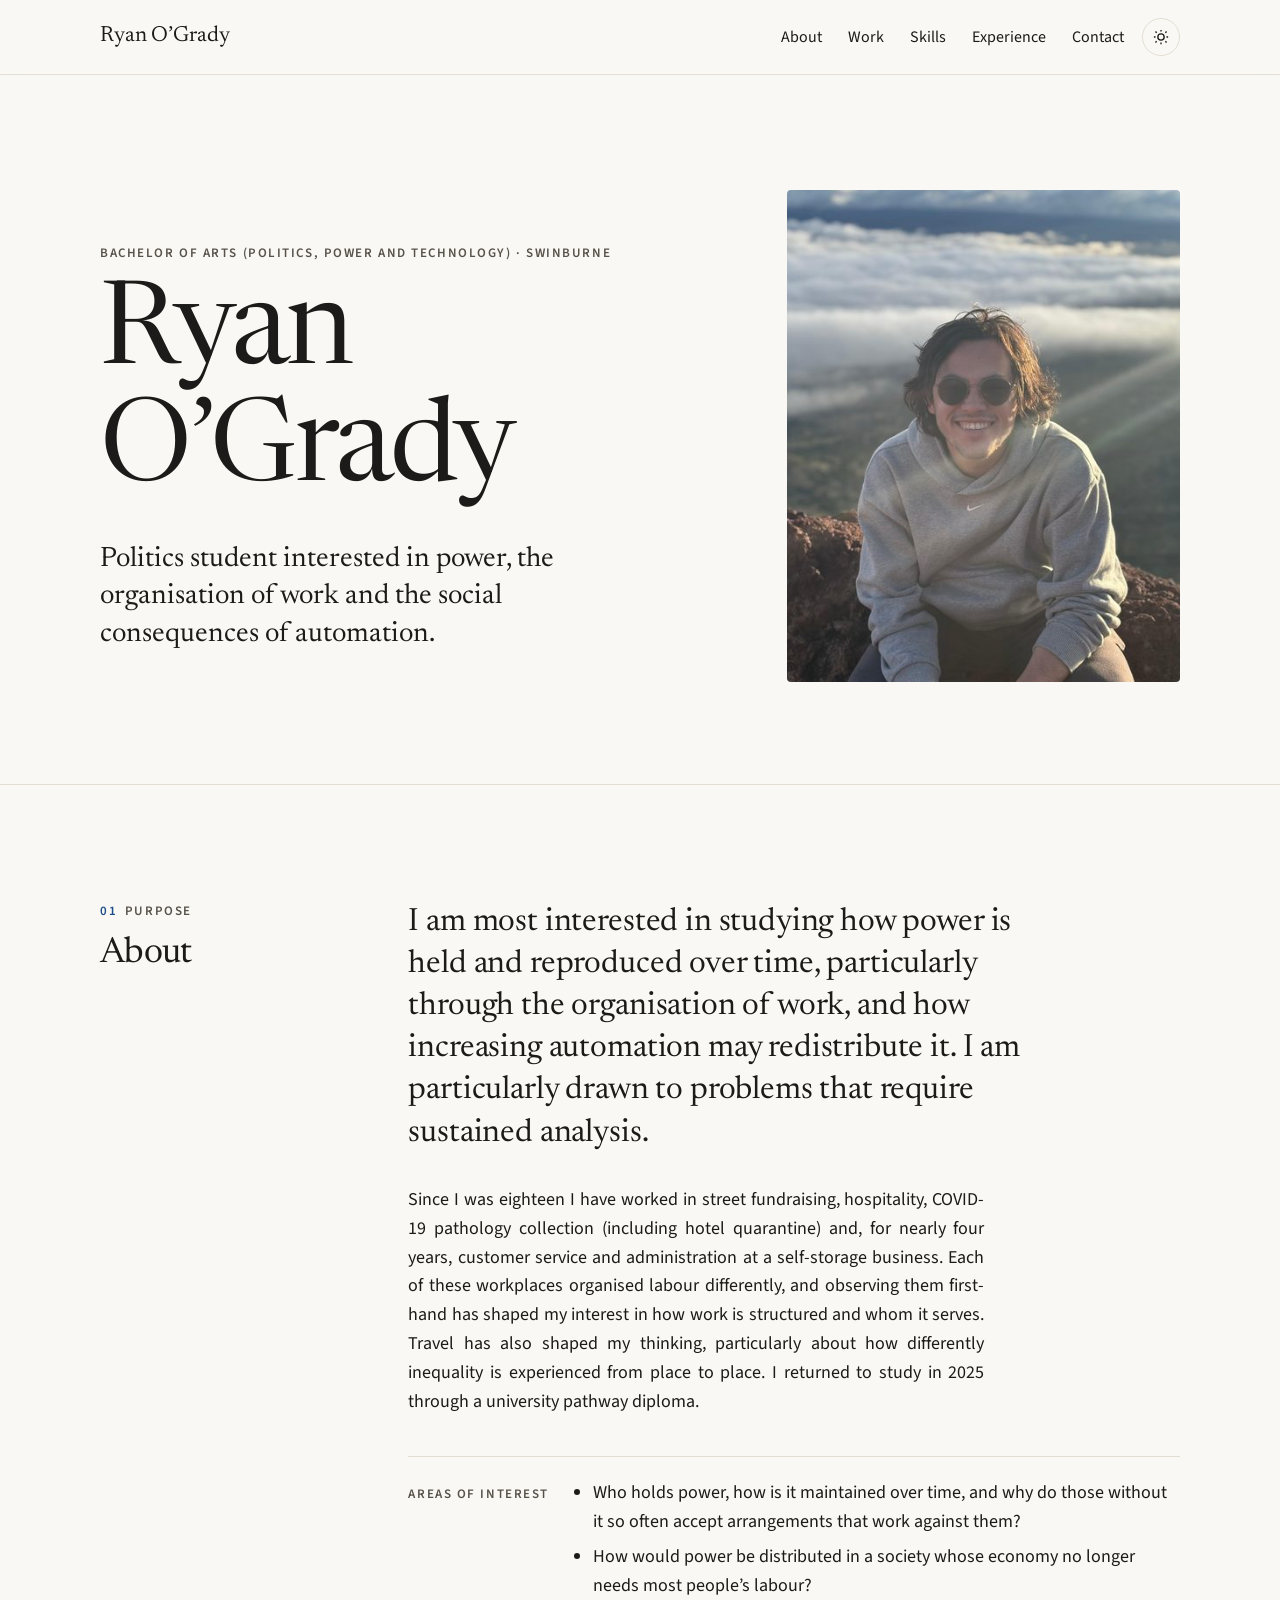
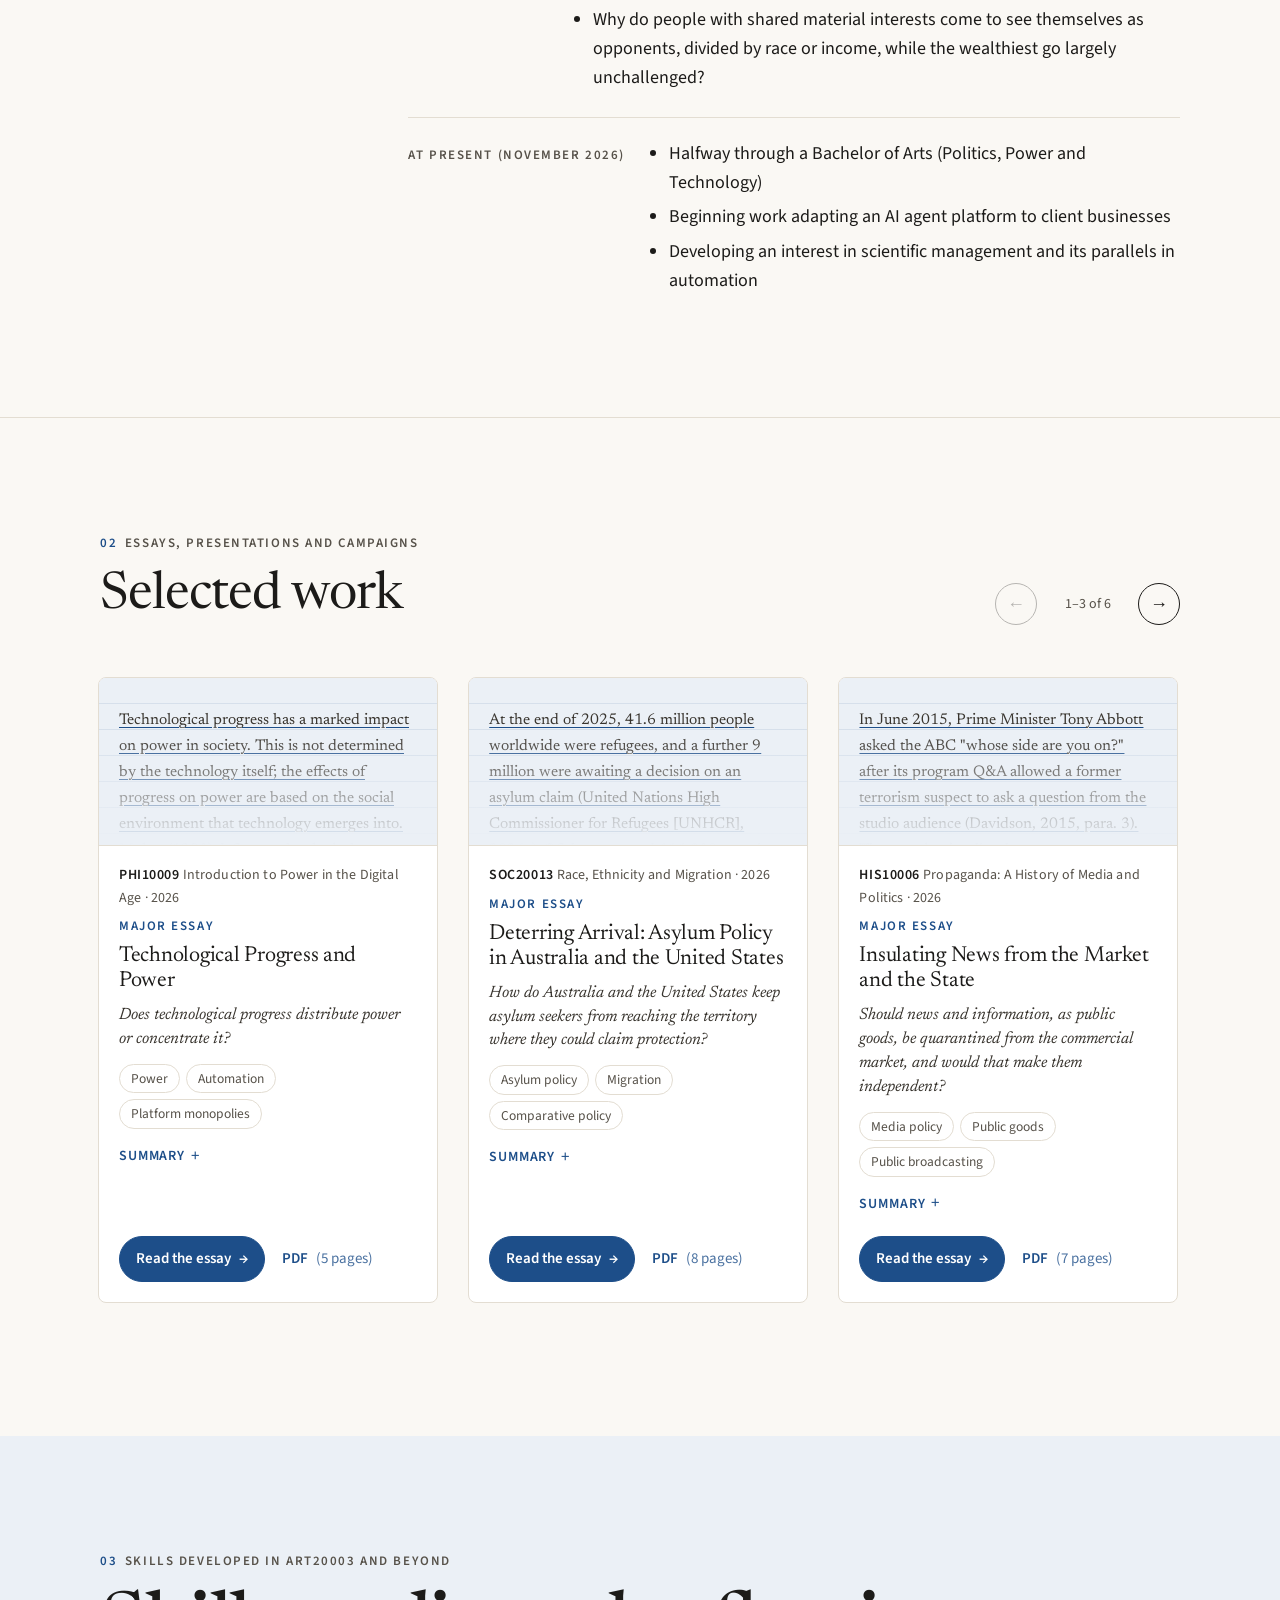
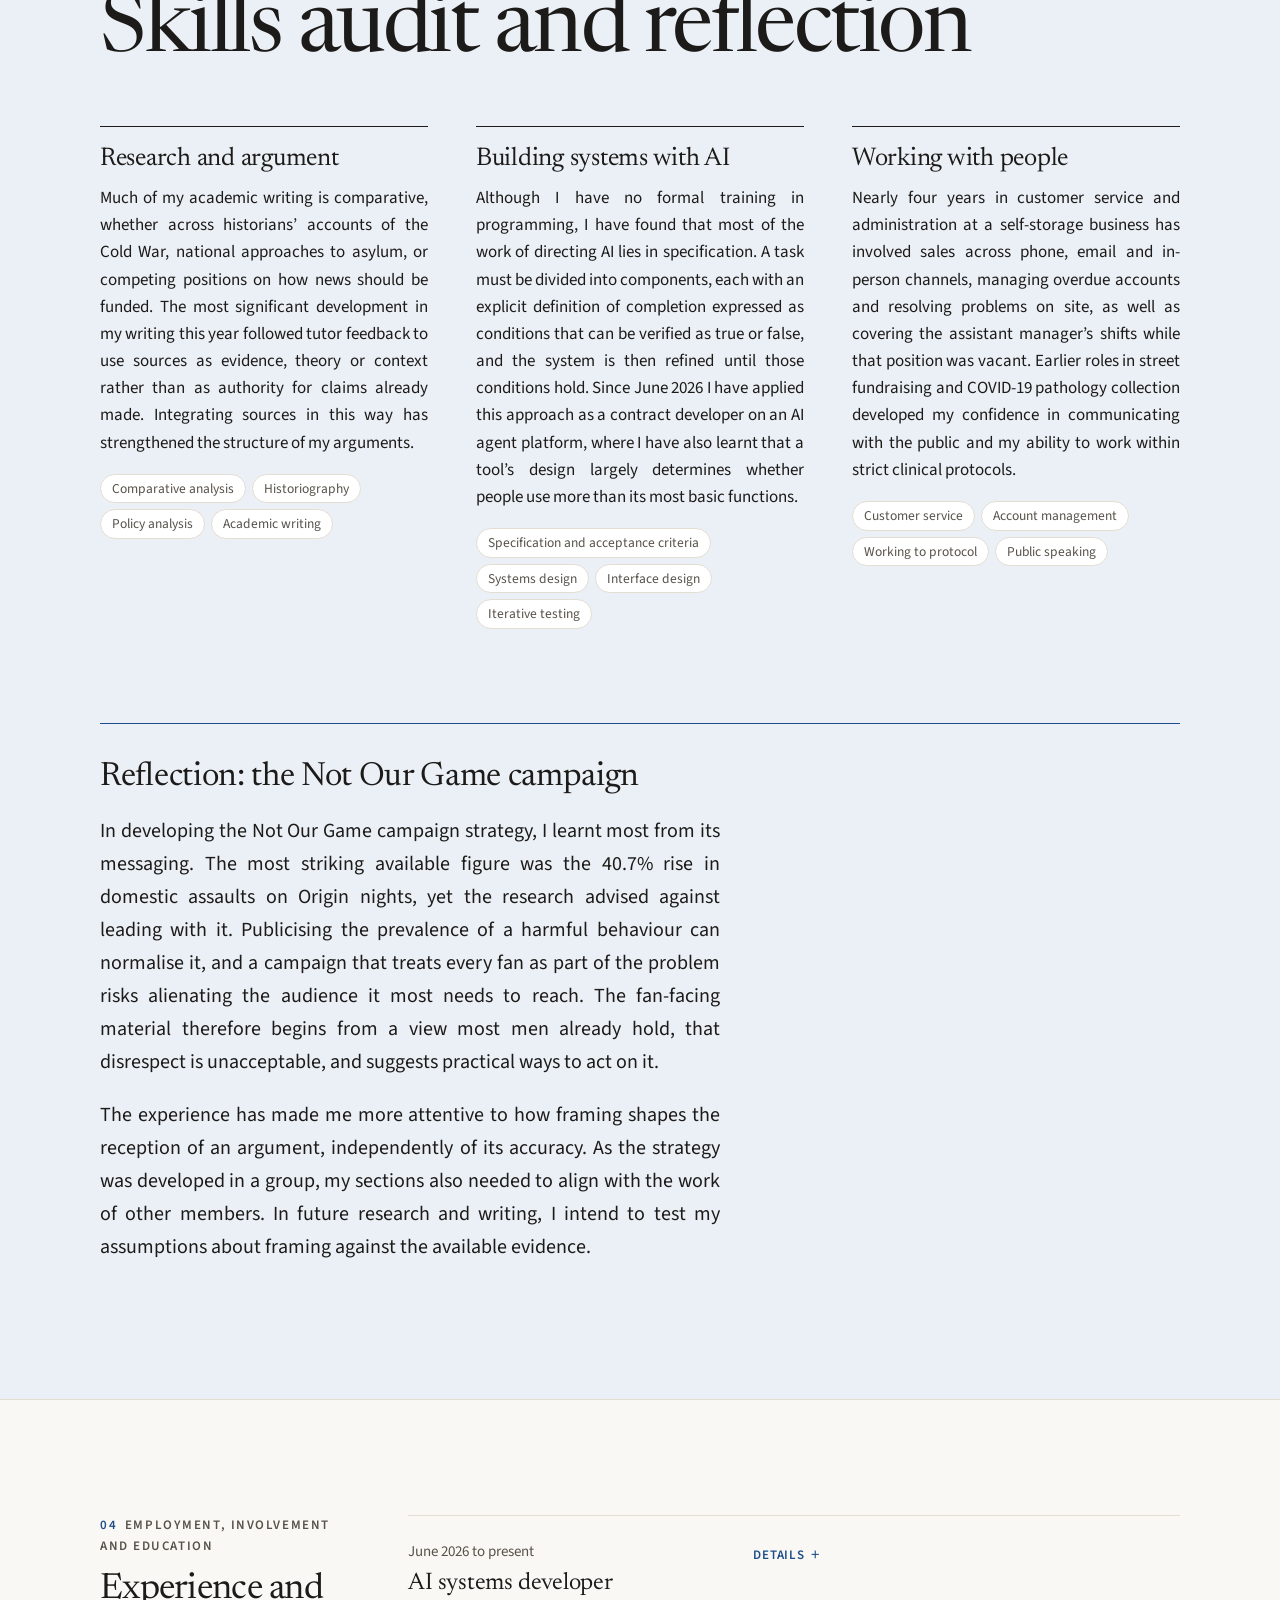
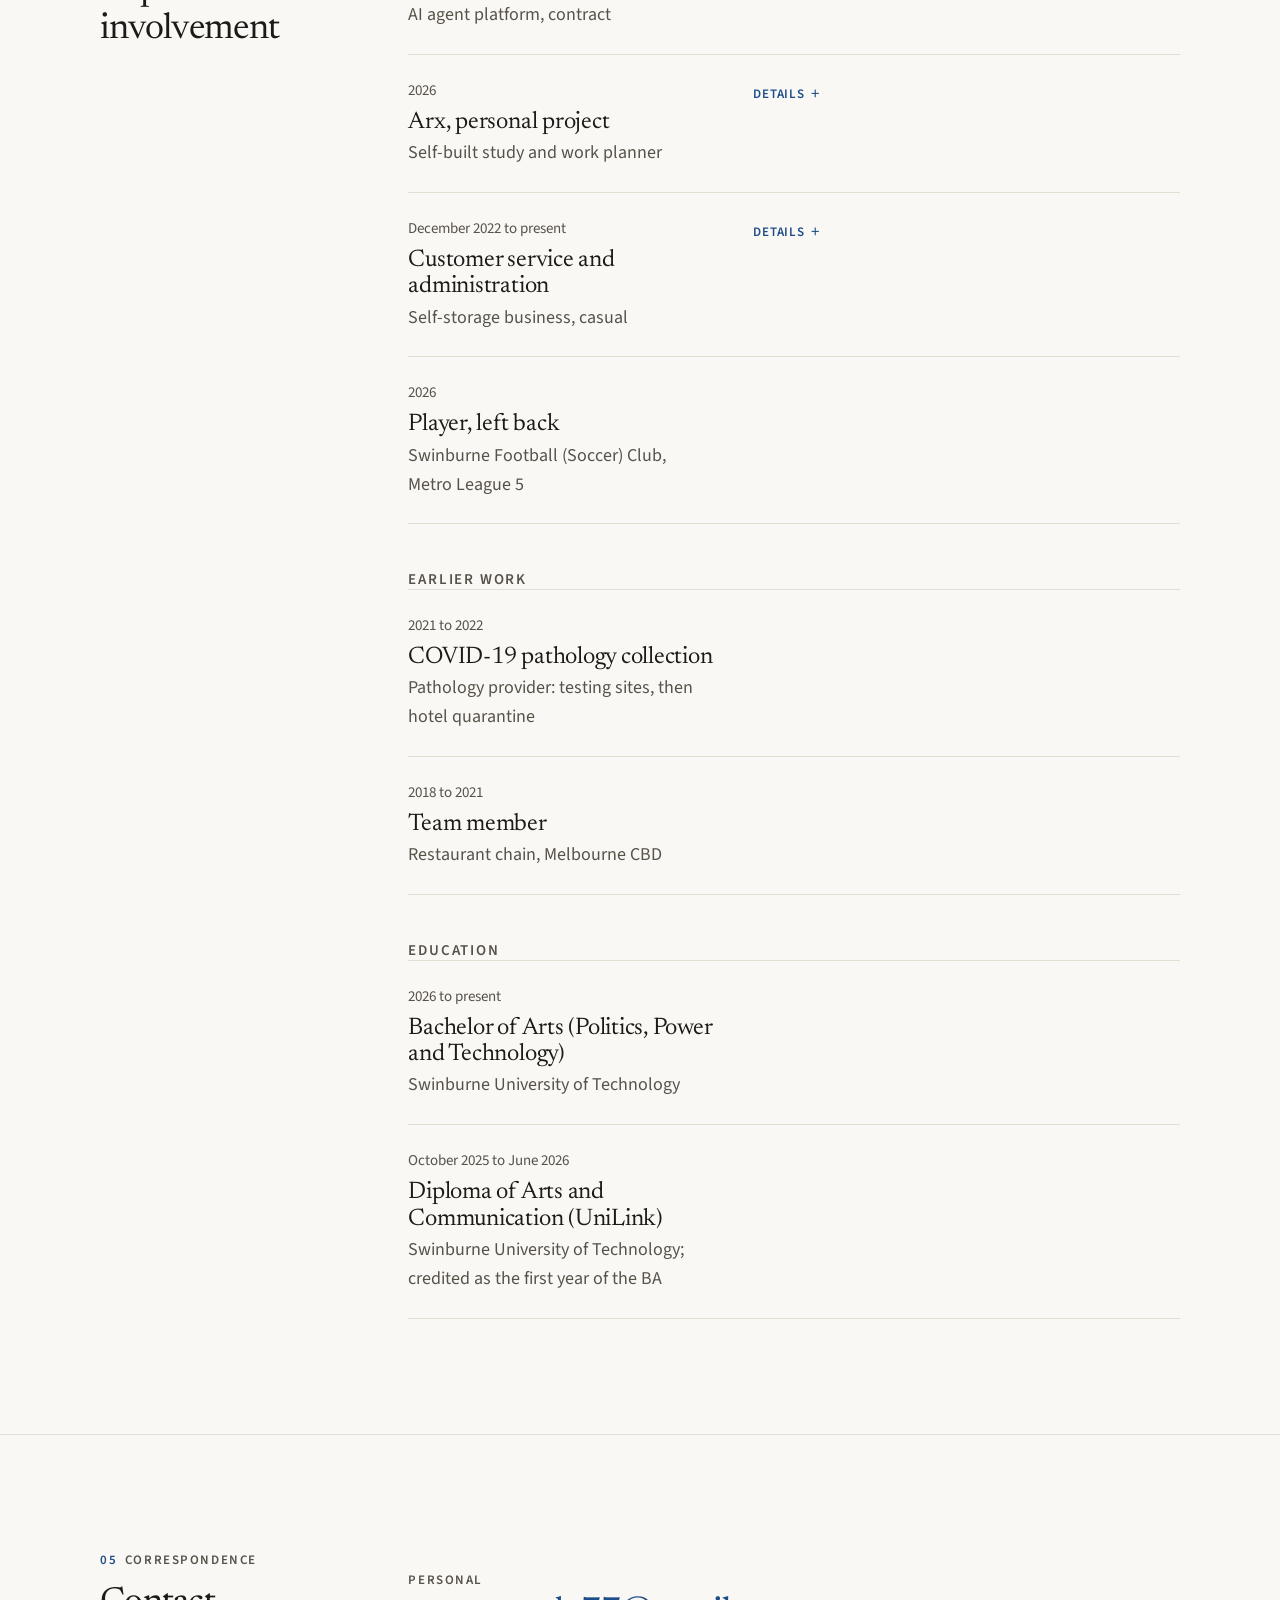
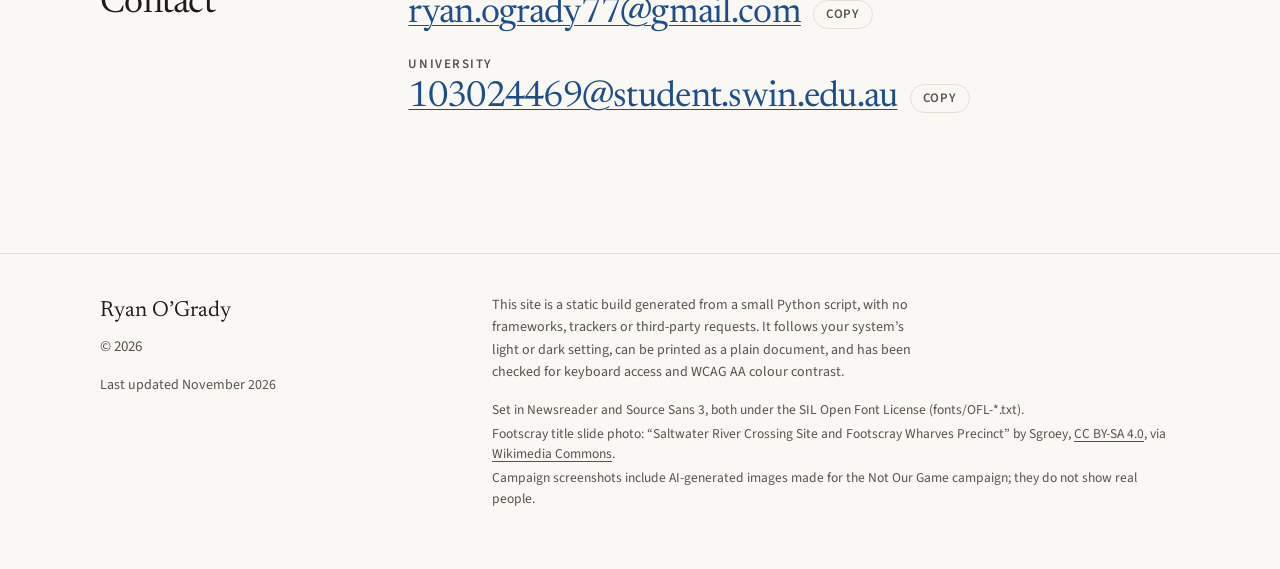
==== commit de6edc2e: "Selected work carousel, uniform card media, collapsible summaries Co-Authored-By: Claude Opus 5.5 <n" ====
--- a/index.html
+++ b/index.html
@@ -1 +1 @@
-<!doctype html><html lang="en-AU"><head><meta charset="utf-8"><meta name="viewport" content="width=device-width, initial-scale=1"><title>Ryan O’Grady | Bachelor of Arts (Politics, Power and Technology), Swinburne</title><meta name="description" content="Portfolio of Ryan O’Grady, Bachelor of Arts student majoring in Politics, Power and Technology at Swinburne University of Technology."><meta name="theme-color" content="#faf8f4"><meta property="og:type" content="website"><meta property="og:title" content="Ryan O’Grady | Bachelor of Arts (Politics, Power and Technology), Swinburne"><meta property="og:description" content="Portfolio of Ryan O’Grady, Bachelor of Arts student majoring in Politics, Power and Technology at Swinburne University of Technology."><meta property="og:url" content="https://ryanoogrady.netlify.app"><meta property="og:image" content="https://ryanoogrady.netlify.app/og.jpg"><meta property="og:image:width" content="1200"><meta property="og:image:height" content="630"><meta property="og:image:alt" content="Ryan O’Grady: Bachelor of Arts (Politics, Power and Technology) · Swinburne"><meta name="twitter:card" content="summary_large_image"><link rel="icon" href="favicon.svg" type="image/svg+xml"><link rel="preload" href="fonts/newsreader.woff2" as="font" type="font/woff2" crossorigin><link rel="preload" href="fonts/source-sans-3.woff2" as="font" type="font/woff2" crossorigin><link rel="stylesheet" href="style.css"><script>try{var t=localStorage.getItem("theme");if(t)document.documentElement.dataset.theme=t}catch(e){}</script><script src="site.js" defer></script></head><body><a class="skip" href="#main">Skip to content</a><header class="site-head" id="top"><div class="wrap"><a class="brand" href="#top">Ryan O’Grady</a><div class="head-tools"><nav class="nav" aria-label="Main"><ul><li><a href="#about">About</a></li><li><a href="#work">Work</a></li><li><a href="#skills">Skills</a></li><li><a href="#experience">Experience</a></li><li><a href="#contact">Contact</a></li></ul></nav><button class="theme-toggle" type="button" aria-label="Switch to dark theme" hidden><svg class="sun" viewBox="0 0 24 24" fill="none" stroke="currentColor" stroke-width="1.8" aria-hidden="true"><circle cx="12" cy="12" r="4.2"/><path d="M12 2.5v2.2M12 19.3v2.2M4.6 4.6l1.6 1.6M17.8 17.8l1.6 1.6M2.5 12h2.2M19.3 12h2.2M4.6 19.4l1.6-1.6M17.8 6.2l1.6-1.6"/></svg><svg class="moon" viewBox="0 0 24 24" fill="none" stroke="currentColor" stroke-width="1.8" aria-hidden="true"><path d="M20 14.6A8.5 8.5 0 0 1 9.4 4a8.5 8.5 0 1 0 10.6 10.6z"/></svg></button></div></div><div class="progress" aria-hidden="true"></div></header><main id="main"><section class="hero" aria-labelledby="name"><div class="wrap"><div><p class="kicker">Bachelor of Arts (Politics, Power and Technology) · Swinburne</p><h1 id="name">Ryan O’Grady</h1><div class="descriptor"><p>Politics student interested in power, the organisation of work and the social consequences of automation.</p></div></div><figure class="portrait"><img src="images/ryan-portrait-900.jpg" srcset="images/ryan-portrait-450.jpg 450w, images/ryan-portrait-900.jpg 900w" sizes="(max-width:900px) 340px, 33vw" width="900" height="1125" alt="Ryan sitting on a rocky summit above a layer of cloud, smiling." fetchpriority="high" decoding="async"></figure></div></section><section class="sec" id="about" aria-labelledby="about-h"><div class="wrap sec-grid"><div class="sec-label"><p class="kicker"><span class="num">01</span>Purpose</p><h2 id="about-h">About</h2></div><div><p class="lede">I am most interested in studying how power is held and reproduced over time, particularly through the organisation of work, and how increasing automation may redistribute it. I am particularly drawn to problems that require sustained analysis.</p><div class="measure" style="margin-top:28px"><p>Since I was eighteen I have worked in street fundraising, hospitality, COVID-19 pathology collection (including hotel quarantine) and, for nearly four years, customer service and administration at a self-storage business. Each of these workplaces organised labour differently, and observing them first-hand has shaped my interest in how work is structured and whom it serves. Travel has also shaped my thinking, particularly about how differently inequality is experienced from place to place. I returned to study in 2025 through a university pathway diploma.</p></div><div class="exploring"><p class="kicker">Areas of interest</p><div><ul class="points"><li>Who holds power, how is it maintained over time, and why do those without it so often accept arrangements that work against them?</li><li>How would power be distributed in a society whose economy no longer needs most people’s labour?</li><li>Why do people with shared material interests come to see themselves as opponents, divided by race or income, while the wealthiest go largely unchallenged?</li></ul></div></div><div class="exploring"><p class="kicker">At present (November 2026)</p><div><ul class="points"><li>Halfway through a Bachelor of Arts (Politics, Power and Technology)</li><li>Beginning work adapting an AI agent platform to client businesses</li><li>Developing an interest in scientific management and its parallels in automation</li></ul></div></div></div></div></section><section class="sec" id="work" aria-labelledby="work-h"><div class="wrap"><div class="work-head"><p class="kicker"><span class="num">02</span>Essays, presentations and campaigns</p><h2 id="work-h">Selected work</h2></div><div class="cards"><article class="card"><figure class="thumb"><a href="essay-technological-progress-and-power.html" tabindex="-1" aria-hidden="true"><img src="images/essay-phi10009-p1-875.jpg" srcset="images/essay-phi10009-p1-480.jpg 480w, images/essay-phi10009-p1-875.jpg 875w" sizes="(max-width:700px) 92vw, 400px" width="875" height="656" alt="First page of the essay, headed Technological Progress and Power." loading="lazy" decoding="async"></a></figure><div><p class="unit"><b>PHI10009</b> Introduction to Power in the Digital Age <span aria-hidden="true">&middot;</span> 2026</p><h3><span class="type">Major essay</span><a class="card-link" href="essay-technological-progress-and-power.html">Technological Progress and Power</a></h3><p class="topic">Does technological progress distribute power or concentrate it?</p><ul class="tags" aria-label="Topics"><li>Power</li><li>Automation</li><li>Platform monopolies</li></ul><p>Whether progress distributes or concentrates power depends less on the technology than on the social and institutional frameworks into which it emerges. Drawing on Lukes and Clegg, I trace how platform monopolies and a research agenda tilted towards labour-replacing automation concentrate power, and how policy intervention could distribute its gains more widely.</p><p class="actions"><a class="btn solid" href="essay-technological-progress-and-power.html">Read the essay <span class="arr" aria-hidden="true">&rarr;</span></a><a class="btn" href="files/ryan-ogrady-technological-progress-and-power.pdf">Download PDF <span class="btn-note">(5 pages)</span></a></p></div></article><article class="card"><figure class="thumb"><a href="essay-deterring-arrival.html" tabindex="-1" aria-hidden="true"><img src="images/essay-soc20013-p1-875.jpg" srcset="images/essay-soc20013-p1-480.jpg 480w, images/essay-soc20013-p1-875.jpg 875w" sizes="(max-width:700px) 92vw, 400px" width="875" height="656" alt="First page of the essay, headed Deterring Arrival: Asylum Policy in Australia and the United States." loading="lazy" decoding="async"></a></figure><div><p class="unit"><b>SOC20013</b> Race, Ethnicity and Migration <span aria-hidden="true">&middot;</span> 2026</p><h3><span class="type">Major essay</span><a class="card-link" href="essay-deterring-arrival.html">Deterring Arrival: Asylum Policy in Australia and the United States</a></h3><p class="topic">How do Australia and the United States keep asylum seekers from reaching the territory where they could claim protection?</p><ul class="tags" aria-label="Topics"><li>Asylum policy</li><li>Migration</li><li>Comparative policy</li></ul><p>Both countries have constructed similar architectures of deterrence in response to comparable moral panics. Geography explains most differences in form, offshore detention in Australia and land buffers in the United States. The more significant contrast lies in durability, with Australia’s bipartisan consensus differing from US policy, which shifts between administrations and is contested in the courts.</p><p class="actions"><a class="btn solid" href="essay-deterring-arrival.html">Read the essay <span class="arr" aria-hidden="true">&rarr;</span></a><a class="btn" href="files/ryan-ogrady-deterring-arrival-asylum-policy.pdf">Download PDF <span class="btn-note">(8 pages)</span></a></p></div></article><article class="card"><figure class="thumb"><a href="essay-insulating-news.html" tabindex="-1" aria-hidden="true"><img src="images/essay-his10006-p1-875.jpg" srcset="images/essay-his10006-p1-480.jpg 480w, images/essay-his10006-p1-875.jpg 875w" sizes="(max-width:700px) 92vw, 400px" width="875" height="656" alt="First page of the essay, headed Insulating News from the Market and the State." loading="lazy" decoding="async"></a></figure><div><p class="unit"><b>HIS10006</b> Propaganda: A History of Media and Politics <span aria-hidden="true">&middot;</span> 2026</p><h3><span class="type">Major essay</span><a class="card-link" href="essay-insulating-news.html">Insulating News from the Market and the State</a></h3><p class="topic">Should news and information, as public goods, be quarantined from the commercial market, and would that make them independent?</p><ul class="tags" aria-label="Topics"><li>Media policy</li><li>Public goods</li><li>Public broadcasting</li></ul><p>I argue that news is only partly a public good, and that quarantining it from the market would not secure its independence. Cases from the Chicago press in 1918 to Poland’s public broadcaster in 2021 suggest that removing the market leaves control with the state. News should instead be insulated from both, through regulatory protection and secure funding.</p><p class="actions"><a class="btn solid" href="essay-insulating-news.html">Read the essay <span class="arr" aria-hidden="true">&rarr;</span></a><a class="btn" href="files/ryan-ogrady-insulating-news.pdf">Download PDF <span class="btn-note">(7 pages)</span></a></p></div></article><article class="card"><figure class="thumb fit"><a href="files/ryan-ogrady-footscray-presentation-slides.pdf" tabindex="-1" aria-hidden="true"><img src="images/footscray-final-p1-960.jpg" srcset="images/footscray-final-p1-480.jpg 480w, images/footscray-final-p1-960.jpg 960w" sizes="(max-width:700px) 92vw, 400px" width="960" height="540" alt="Title slide, ‘Migrant Settlement and Gentrification in Footscray’, over a photo of apartment towers beside the river at Footscray." loading="lazy" decoding="async"></a></figure><div><p class="unit"><b>SOC20013</b> Race, Ethnicity and Migration <span aria-hidden="true">&middot;</span> 2026</p><h3><span class="type">Tutorial presentation</span><a class="card-link" href="files/ryan-ogrady-footscray-presentation-slides.pdf">Migrant Settlement and Gentrification in Footscray</a></h3><p class="topic">What happens to a migrant gateway suburb when urban renewal and gentrification arrive?</p><ul class="tags" aria-label="Topics"><li>Migration</li><li>Housing</li><li>Urban renewal</li><li>Melbourne</li></ul><p>Footscray has served as a gateway suburb for successive waves of migrants, but government-led renewal and rents rising faster than in the outer west are eroding that role; the Ethiopian and Somali communities now live mostly in Wyndham, Brimbank and Hume. I recommend affordable housing beyond key workers, secure leases for migrant traders and settlement services where new arrivals now live.</p><p class="actions"><a class="btn" href="files/ryan-ogrady-footscray-presentation-slides.pdf">View the slides <span class="btn-note">(PDF, 14 pages)</span></a></p></div></article><article class="card"><figure class="thumb"><a href="essay-cold-war.html" tabindex="-1" aria-hidden="true"><img src="images/essay-his10003-p1-875.jpg" srcset="images/essay-his10003-p1-480.jpg 480w, images/essay-his10003-p1-875.jpg 875w" sizes="(max-width:700px) 92vw, 400px" width="875" height="656" alt="First page of the essay, headed Three vantage points of the Cold War: Hobsbawm, Gaddis, and Jervis." loading="lazy" decoding="async"></a></figure><div><p class="unit"><b>HIS10003</b> Global History <span aria-hidden="true">&middot;</span> 2026</p><h3><span class="type">Term essay</span><a class="card-link" href="essay-cold-war.html">Three vantage points of the Cold War: Hobsbawm, Gaddis, and Jervis</a></h3><p class="topic">Why do three major accounts of the Cold War, written before, shortly after and a decade after the Soviet collapse, reach different conclusions?</p><ul class="tags" aria-label="Topics"><li>Cold War</li><li>International relations</li><li>Historiography</li></ul><p>The period in which Hobsbawm, Gaddis and Jervis each wrote, the information available to them and their theoretical frameworks all shaped their accounts. They largely agree on the observable features of the conflict, diverge on what drove the superpower rivalry, and converge, by different routes, on the Soviet role in ending it.</p><p class="actions"><a class="btn solid" href="essay-cold-war.html">Read the essay <span class="arr" aria-hidden="true">&rarr;</span></a><a class="btn" href="files/ryan-ogrady-cold-war-three-vantage-points.pdf">Download PDF <span class="btn-note">(7 pages)</span></a></p></div></article><article class="card"><figure class="thumb"><a href="not-our-game.html" tabindex="-1" aria-hidden="true"><img src="images/campaign-home-desktop-960.jpg" srcset="images/campaign-home-desktop-480.jpg 480w, images/campaign-home-desktop-960.jpg 960w" sizes="(max-width:700px) 92vw, 400px" width="960" height="533" alt="Home page of the Not Our Game campaign website, headed ‘Love the game. Respect everyone.’ over an AI-generated image of four fans watching a game at home." loading="lazy" decoding="async"></a></figure><div><p class="unit"><b>ART20003</b> Skills and Strategies for Social Change <span aria-hidden="true">&middot;</span> 2026</p><h3><span class="type">Group campaign strategy</span><a class="card-link" href="not-our-game.html">Not Our Game</a></h3><p class="topic">How might State of Origin broadcasts be used to prevent domestic and family violence without positioning fans as the problem?</p><ul class="tags" aria-label="Topics"><li>Social campaign</li><li>Domestic and family violence</li><li>Messaging</li></ul><p>Not Our Game is a campaign strategy addressing domestic and family violence associated with State of Origin, during which recorded domestic assaults in New South Wales rise by 40.7%. The campaign asks the NRL and its broadcasters to include prevention messaging and support-service information in the 2027 Origin broadcasts. I developed the campaign website and wrote the report’s messaging and artefact sections.</p><p class="actions"><a class="btn" href="not-our-game.html">Read about the project <span class="arr" aria-hidden="true">&rarr;</span></a><a class="btn" href="https://not-our-game.netlify.app">Visit the live campaign site <span class="arr" aria-hidden="true">&#8599;</span></a></p></div></article></div></div></section><section class="sec skills" id="skills" aria-labelledby="skills-h"><div class="wrap"><p class="kicker"><span class="num">03</span>Skills developed in ART20003 and beyond</p><h2 id="skills-h">Skills audit and reflection</h2><div class="skill-groups"><article class="skill-group"><h3>Research and argument</h3><p>Much of my academic writing is comparative, whether across historians’ accounts of the Cold War, national approaches to asylum, or competing positions on how news should be funded. The most significant development in my writing this year followed tutor feedback to use sources as evidence, theory or context rather than as authority for claims already made. Integrating sources in this way has strengthened the structure of my arguments.</p><ul class="tags" aria-label="Skills"><li>Comparative analysis</li><li>Historiography</li><li>Policy analysis</li><li>Academic writing</li></ul></article><article class="skill-group"><h3>Building systems with AI</h3><p>Although I have no formal training in programming, I have found that most of the work of directing AI lies in specification. A task must be divided into components, each with an explicit definition of completion expressed as conditions that can be verified as true or false, and the system is then refined until those conditions hold. Since June 2026 I have applied this approach as a contract developer on an AI agent platform, where I have also learnt that a tool’s design largely determines whether people use more than its most basic functions.</p><ul class="tags" aria-label="Skills"><li>Specification and acceptance criteria</li><li>Systems design</li><li>Interface design</li><li>Iterative testing</li></ul></article><article class="skill-group"><h3>Working with people</h3><p>Nearly four years in customer service and administration at a self-storage business has involved sales across phone, email and in-person channels, managing overdue accounts and resolving problems on site, as well as covering the assistant manager’s shifts while that position was vacant. Earlier roles in street fundraising and COVID-19 pathology collection developed my confidence in communicating with the public and my ability to work within strict clinical protocols.</p><ul class="tags" aria-label="Skills"><li>Customer service</li><li>Account management</li><li>Working to protocol</li><li>Public speaking</li></ul></article></div><div class="skills-body"><div class="audit"><h3 class="reflect-h">Reflection: the Not Our Game campaign</h3><p>In developing the Not Our Game campaign strategy, I learnt most from its messaging. The most striking available figure was the 40.7% rise in domestic assaults on Origin nights, yet the research advised against leading with it. Publicising the prevalence of a harmful behaviour can normalise it, and a campaign that treats every fan as part of the problem risks alienating the audience it most needs to reach. The fan-facing material therefore begins from a view most men already hold, that disrespect is unacceptable, and suggests practical ways to act on it.</p><p>The experience has made me more attentive to how framing shapes the reception of an argument, independently of its accuracy. As the strategy was developed in a group, my sections also needed to align with the work of other members. In future research and writing, I intend to test my assumptions about framing against the available evidence.</p></div><div></div></div></div></section><section class="sec" id="experience" aria-labelledby="xp-h"><div class="wrap sec-grid"><div class="sec-label"><p class="kicker"><span class="num">04</span>Employment, involvement and education</p><h2 id="xp-h">Experience and involvement</h2></div><div><ul class="xp"><li><div class="dates">June 2026 to present</div><div><h3>AI systems developer</h3><p class="org">AI agent platform, contract</p></div><div class="text"><p>Contributions include an independent review agent that checks proposed code changes against the existing codebase, suggests fixes and re-reviews them until they pass; a ‘factory floor’ view that shows the status of every agent at a glance, with an assistant agent that summarises activity on request; and an orchestration mode that divides a plan into tickets for separate agents and assembles their output. Each feature was tested in a separate development deployment. I am now beginning work adapting the platform to the needs of client businesses.</p></div></li><li><div class="dates">2026</div><div><h3>Arx, personal project</h3><p class="org">Self-built study and work planner</p></div><div class="text"><p>A self-built study planner that synchronised university deadlines from Canvas and scheduled work backwards from each due date; the project that led to my development work.</p></div></li><li><div class="dates">December 2022 to present</div><div><h3>Customer service and administration</h3><p class="org">Self-storage business, casual</p></div><div class="text"><p>Sales across phone, email and in-person channels, management of overdue accounts and resolution of on-site issues, including covering the assistant manager’s shifts while the position was vacant.</p></div></li><li><div class="dates">2026</div><div><h3>Player, left back</h3><p class="org">Swinburne Football (Soccer) Club, Metro League 5</p></div><div class="text"></div></li></ul><h3 class="xp-sub">Earlier work</h3><ul class="xp"><li><div class="dates">2021 to 2022</div><div><h3>COVID-19 pathology collection</h3><p class="org">Pathology provider: testing sites, then hotel quarantine</p></div><div class="text"></div></li><li><div class="dates">2018 to 2021</div><div><h3>Team member</h3><p class="org">Restaurant chain, Melbourne CBD</p></div><div class="text"></div></li></ul><h3 class="xp-sub">Education</h3><ul class="xp"><li><div class="dates">2026 to present</div><div><h3>Bachelor of Arts (Politics, Power and Technology)</h3><p class="org">Swinburne University of Technology</p></div><div class="text"></div></li><li><div class="dates">October 2025 to June 2026</div><div><h3>Diploma of Arts and Communication (UniLink)</h3><p class="org">Swinburne University of Technology; credited as the first year of the BA</p></div><div class="text"></div></li></ul></div></div></section><section class="sec contact" id="contact" aria-labelledby="contact-h"><div class="wrap sec-grid"><div class="sec-label"><p class="kicker"><span class="num">05</span>Correspondence</p><h2 id="contact-h">Contact</h2></div><div><div style="margin-top:20px"><p class="email-row"><span class="email-label">Personal</span><span class="email-line"><a class="big" href="mailto:ryan.ogrady77@gmail.com">ryan.ogrady77@gmail.com</a><button class="copy" type="button" data-copy="ryan.ogrady77@gmail.com" aria-label="Copy personal email address" hidden>Copy</button></span></p><p class="email-row"><span class="email-label">University</span><span class="email-line"><a class="big" href="mailto:103024469@student.swin.edu.au">103024469@student.swin.edu.au</a><button class="copy" type="button" data-copy="103024469@student.swin.edu.au" aria-label="Copy university email address" hidden>Copy</button></span></p><span class="sr-only" aria-live="polite" id="live"></span></div></div></div></section></main><footer class="site-foot"><div class="wrap"><div><p class="name">Ryan O’Grady</p><p>&copy; 2026</p><p class="updated">Last updated November 2026</p></div><div><p class="colophon">This site is a static build generated from a small Python script, with no frameworks, trackers or third-party requests. It follows your system’s light or dark setting, can be printed as a plain document, and has been checked for keyboard access and WCAG AA colour contrast.</p><ul class="credits"><li>Set in Newsreader and Source Sans 3, both under the SIL Open Font License (fonts/OFL-*.txt).</li><li>Footscray title slide photo: “Saltwater River Crossing Site and Footscray Wharves Precinct” by Sgroey, <a href="https://creativecommons.org/licenses/by-sa/4.0/">CC BY-SA 4.0</a>, via <a href="https://commons.wikimedia.org/wiki/File:Saltwater_River_Crossing_Site_and_Footscray_Wharves_Precinct.jpg">Wikimedia Commons</a>.</li><li>Campaign screenshots include AI-generated images made for the Not Our Game campaign; they do not show real people.</li></ul></div></div></footer></body></html>+<!doctype html><html lang="en-AU"><head><meta charset="utf-8"><meta name="viewport" content="width=device-width, initial-scale=1"><title>Ryan O’Grady | Bachelor of Arts (Politics, Power and Technology), Swinburne</title><meta name="description" content="Portfolio of Ryan O’Grady, Bachelor of Arts student majoring in Politics, Power and Technology at Swinburne University of Technology."><meta name="theme-color" content="#faf8f4"><meta property="og:type" content="website"><meta property="og:title" content="Ryan O’Grady | Bachelor of Arts (Politics, Power and Technology), Swinburne"><meta property="og:description" content="Portfolio of Ryan O’Grady, Bachelor of Arts student majoring in Politics, Power and Technology at Swinburne University of Technology."><meta property="og:url" content="https://ryanoogrady.netlify.app"><meta property="og:image" content="https://ryanoogrady.netlify.app/og.jpg"><meta property="og:image:width" content="1200"><meta property="og:image:height" content="630"><meta property="og:image:alt" content="Ryan O’Grady: Bachelor of Arts (Politics, Power and Technology) · Swinburne"><meta name="twitter:card" content="summary_large_image"><link rel="icon" href="favicon.svg" type="image/svg+xml"><link rel="preload" href="fonts/newsreader.woff2" as="font" type="font/woff2" crossorigin><link rel="preload" href="fonts/source-sans-3.woff2" as="font" type="font/woff2" crossorigin><link rel="stylesheet" href="style.css"><script>try{var t=localStorage.getItem("theme");if(t)document.documentElement.dataset.theme=t}catch(e){}</script><script src="site.js" defer></script></head><body><a class="skip" href="#main">Skip to content</a><header class="site-head" id="top"><div class="wrap"><a class="brand" href="#top">Ryan O’Grady</a><div class="head-tools"><nav class="nav" aria-label="Main"><ul><li><a href="#about">About</a></li><li><a href="#work">Work</a></li><li><a href="#skills">Skills</a></li><li><a href="#experience">Experience</a></li><li><a href="#contact">Contact</a></li></ul></nav><button class="theme-toggle" type="button" aria-label="Switch to dark theme" hidden><svg class="sun" viewBox="0 0 24 24" fill="none" stroke="currentColor" stroke-width="1.8" aria-hidden="true"><circle cx="12" cy="12" r="4.2"/><path d="M12 2.5v2.2M12 19.3v2.2M4.6 4.6l1.6 1.6M17.8 17.8l1.6 1.6M2.5 12h2.2M19.3 12h2.2M4.6 19.4l1.6-1.6M17.8 6.2l1.6-1.6"/></svg><svg class="moon" viewBox="0 0 24 24" fill="none" stroke="currentColor" stroke-width="1.8" aria-hidden="true"><path d="M20 14.6A8.5 8.5 0 0 1 9.4 4a8.5 8.5 0 1 0 10.6 10.6z"/></svg></button></div></div><div class="progress" aria-hidden="true"></div></header><main id="main"><section class="hero" aria-labelledby="name"><div class="wrap"><div><p class="kicker">Bachelor of Arts (Politics, Power and Technology) · Swinburne</p><h1 id="name">Ryan O’Grady</h1><div class="descriptor"><p>Politics student interested in power, the organisation of work and the social consequences of automation.</p></div></div><figure class="portrait"><img src="images/ryan-portrait-900.jpg" srcset="images/ryan-portrait-450.jpg 450w, images/ryan-portrait-900.jpg 900w" sizes="(max-width:900px) 340px, 33vw" width="900" height="1125" alt="Ryan sitting on a rocky summit above a layer of cloud, smiling." fetchpriority="high" decoding="async"></figure></div></section><section class="sec" id="about" aria-labelledby="about-h"><div class="wrap sec-grid"><div class="sec-label"><p class="kicker"><span class="num">01</span>Purpose</p><h2 id="about-h">About</h2></div><div><p class="lede">I am most interested in studying how power is held and reproduced over time, particularly through the organisation of work, and how increasing automation may redistribute it. I am particularly drawn to problems that require sustained analysis.</p><div class="measure" style="margin-top:28px"><p>Since I was eighteen I have worked in street fundraising, hospitality, COVID-19 pathology collection (including hotel quarantine) and, for nearly four years, customer service and administration at a self-storage business. Each of these workplaces organised labour differently, and observing them first-hand has shaped my interest in how work is structured and whom it serves. Travel has also shaped my thinking, particularly about how differently inequality is experienced from place to place. I returned to study in 2025 through a university pathway diploma.</p></div><div class="exploring"><p class="kicker">Areas of interest</p><div><ul class="points"><li>Who holds power, how is it maintained over time, and why do those without it so often accept arrangements that work against them?</li><li>How would power be distributed in a society whose economy no longer needs most people’s labour?</li><li>Why do people with shared material interests come to see themselves as opponents, divided by race or income, while the wealthiest go largely unchallenged?</li></ul></div></div><div class="exploring"><p class="kicker">At present (November 2026)</p><div><ul class="points"><li>Halfway through a Bachelor of Arts (Politics, Power and Technology)</li><li>Beginning work adapting an AI agent platform to client businesses</li><li>Developing an interest in scientific management and its parallels in automation</li></ul></div></div></div></div></section><section class="sec" id="work" aria-labelledby="work-h"><div class="wrap"><div class="work-head"><div><p class="kicker"><span class="num">02</span>Essays, presentations and campaigns</p><h2 id="work-h">Selected work</h2></div><div class="rail-controls" hidden><button class="rail-btn prev" type="button" aria-label="Previous pieces of work"><span aria-hidden="true">&larr;</span></button><span class="rail-count" aria-live="polite">1&ndash;3 of 6</span><button class="rail-btn next" type="button" aria-label="Next pieces of work"><span aria-hidden="true">&rarr;</span></button></div></div><div class="rail" role="region" aria-roledescription="carousel" aria-label="Selected work" tabindex="0"><article class="card" aria-roledescription="slide" aria-label="1 of 6"><div class="media"><a href="essay-technological-progress-and-power.html" tabindex="-1" aria-hidden="true"><div class="page-preview"><p>Technological progress has a marked impact on power in society. This is not determined by the technology itself; the effects of progress on power are based on the social environment that technology emerges into. Mokyr (1990) defines technological progress as</p></div></a></div><div class="card-body"><p class="unit"><b>PHI10009</b> Introduction to Power in the Digital Age <span aria-hidden="true">&middot;</span> 2026</p><h3><span class="type">Major essay</span><a class="card-link" href="essay-technological-progress-and-power.html">Technological Progress and Power</a></h3><p class="topic">Does technological progress distribute power or concentrate it?</p><ul class="tags" aria-label="Topics"><li>Power</li><li>Automation</li><li>Platform monopolies</li></ul><details class="more"><summary>Summary</summary><p>Whether progress distributes or concentrates power depends less on the technology than on the social and institutional frameworks into which it emerges. Drawing on Lukes and Clegg, I trace how platform monopolies and a research agenda tilted towards labour-replacing automation concentrate power, and how policy intervention could distribute its gains more widely.</p></details><div class="card-actions"><p class="actions"><a class="btn solid" href="essay-technological-progress-and-power.html">Read the essay <span class="arr" aria-hidden="true">&rarr;</span></a><a class="btn" href="files/ryan-ogrady-technological-progress-and-power.pdf">PDF <span class="btn-note">(5 pages)</span></a></p></div></div></article><article class="card" aria-roledescription="slide" aria-label="2 of 6"><div class="media"><a href="essay-deterring-arrival.html" tabindex="-1" aria-hidden="true"><div class="page-preview"><p>At the end of 2025, 41.6 million people worldwide were refugees, and a further 9 million were awaiting a decision on an asylum claim (United Nations High Commissioner for Refugees [UNHCR], 2026a). Of these, around 116,000 were in Australia and</p></div></a></div><div class="card-body"><p class="unit"><b>SOC20013</b> Race, Ethnicity and Migration <span aria-hidden="true">&middot;</span> 2026</p><h3><span class="type">Major essay</span><a class="card-link" href="essay-deterring-arrival.html">Deterring Arrival: Asylum Policy in Australia and the United States</a></h3><p class="topic">How do Australia and the United States keep asylum seekers from reaching the territory where they could claim protection?</p><ul class="tags" aria-label="Topics"><li>Asylum policy</li><li>Migration</li><li>Comparative policy</li></ul><details class="more"><summary>Summary</summary><p>Both countries have constructed similar architectures of deterrence in response to comparable moral panics. Geography explains most differences in form, offshore detention in Australia and land buffers in the United States. The more significant contrast lies in durability, with Australia’s bipartisan consensus differing from US policy, which shifts between administrations and is contested in the courts.</p></details><div class="card-actions"><p class="actions"><a class="btn solid" href="essay-deterring-arrival.html">Read the essay <span class="arr" aria-hidden="true">&rarr;</span></a><a class="btn" href="files/ryan-ogrady-deterring-arrival-asylum-policy.pdf">PDF <span class="btn-note">(8 pages)</span></a></p></div></div></article><article class="card" aria-roledescription="slide" aria-label="3 of 6"><div class="media"><a href="essay-insulating-news.html" tabindex="-1" aria-hidden="true"><div class="page-preview"><p>In June 2015, Prime Minister Tony Abbott asked the ABC "whose side are you on?" after its program Q&amp;A allowed a former terrorism suspect to ask a question from the studio audience (Davidson, 2015, para. 3). The question implies that</p></div></a></div><div class="card-body"><p class="unit"><b>HIS10006</b> Propaganda: A History of Media and Politics <span aria-hidden="true">&middot;</span> 2026</p><h3><span class="type">Major essay</span><a class="card-link" href="essay-insulating-news.html">Insulating News from the Market and the State</a></h3><p class="topic">Should news and information, as public goods, be quarantined from the commercial market, and would that make them independent?</p><ul class="tags" aria-label="Topics"><li>Media policy</li><li>Public goods</li><li>Public broadcasting</li></ul><details class="more"><summary>Summary</summary><p>I argue that news is only partly a public good, and that quarantining it from the market would not secure its independence. Cases from the Chicago press in 1918 to Poland’s public broadcaster in 2021 suggest that removing the market leaves control with the state. News should instead be insulated from both, through regulatory protection and secure funding.</p></details><div class="card-actions"><p class="actions"><a class="btn solid" href="essay-insulating-news.html">Read the essay <span class="arr" aria-hidden="true">&rarr;</span></a><a class="btn" href="files/ryan-ogrady-insulating-news.pdf">PDF <span class="btn-note">(7 pages)</span></a></p></div></div></article><article class="card" aria-roledescription="slide" aria-label="4 of 6"><div class="media fit"><a href="files/ryan-ogrady-footscray-presentation-slides.pdf" tabindex="-1" aria-hidden="true"><img src="images/footscray-final-p1-960.jpg" srcset="images/footscray-final-p1-480.jpg 480w, images/footscray-final-p1-960.jpg 960w" sizes="(max-width:700px) 92vw, 400px" width="960" height="540" alt="Title slide, ‘Migrant Settlement and Gentrification in Footscray’, over a photo of apartment towers beside the river at Footscray." loading="lazy" decoding="async"></a></div><div class="card-body"><p class="unit"><b>SOC20013</b> Race, Ethnicity and Migration <span aria-hidden="true">&middot;</span> 2026</p><h3><span class="type">Tutorial presentation</span><a class="card-link" href="files/ryan-ogrady-footscray-presentation-slides.pdf">Migrant Settlement and Gentrification in Footscray</a></h3><p class="topic">What happens to a migrant gateway suburb when urban renewal and gentrification arrive?</p><ul class="tags" aria-label="Topics"><li>Migration</li><li>Housing</li><li>Urban renewal</li><li>Melbourne</li></ul><details class="more"><summary>Summary</summary><p>Footscray has served as a gateway suburb for successive waves of migrants, but government-led renewal and rents rising faster than in the outer west are eroding that role; the Ethiopian and Somali communities now live mostly in Wyndham, Brimbank and Hume. I recommend affordable housing beyond key workers, secure leases for migrant traders and settlement services where new arrivals now live.</p></details><div class="card-actions"><p class="actions"><a class="btn" href="files/ryan-ogrady-footscray-presentation-slides.pdf">View the slides <span class="btn-note">(PDF, 14 pages)</span></a></p></div></div></article><article class="card" aria-roledescription="slide" aria-label="5 of 6"><div class="media"><a href="essay-cold-war.html" tabindex="-1" aria-hidden="true"><div class="page-preview"><p>For more than forty years after the Second World War, the United States and the Soviet Union were locked in the Cold War, a struggle described by Hobsbawm (1995) as “a Third World War, though a very peculiar one” (p.</p></div></a></div><div class="card-body"><p class="unit"><b>HIS10003</b> Global History <span aria-hidden="true">&middot;</span> 2026</p><h3><span class="type">Term essay</span><a class="card-link" href="essay-cold-war.html">Three vantage points of the Cold War: Hobsbawm, Gaddis, and Jervis</a></h3><p class="topic">Why do three major accounts of the Cold War, written before, shortly after and a decade after the Soviet collapse, reach different conclusions?</p><ul class="tags" aria-label="Topics"><li>Cold War</li><li>International relations</li><li>Historiography</li></ul><details class="more"><summary>Summary</summary><p>The period in which Hobsbawm, Gaddis and Jervis each wrote, the information available to them and their theoretical frameworks all shaped their accounts. They largely agree on the observable features of the conflict, diverge on what drove the superpower rivalry, and converge, by different routes, on the Soviet role in ending it.</p></details><div class="card-actions"><p class="actions"><a class="btn solid" href="essay-cold-war.html">Read the essay <span class="arr" aria-hidden="true">&rarr;</span></a><a class="btn" href="files/ryan-ogrady-cold-war-three-vantage-points.pdf">PDF <span class="btn-note">(7 pages)</span></a></p></div></div></article><article class="card" aria-roledescription="slide" aria-label="6 of 6"><div class="media"><a href="not-our-game.html" tabindex="-1" aria-hidden="true"><img src="images/campaign-home-desktop-960.jpg" srcset="images/campaign-home-desktop-480.jpg 480w, images/campaign-home-desktop-960.jpg 960w" sizes="(max-width:700px) 92vw, 400px" width="960" height="533" alt="Home page of the Not Our Game campaign website, headed ‘Love the game. Respect everyone.’ over an AI-generated image of four fans watching a game at home." loading="lazy" decoding="async"></a></div><div class="card-body"><p class="unit"><b>ART20003</b> Skills and Strategies for Social Change <span aria-hidden="true">&middot;</span> 2026</p><h3><span class="type">Group campaign strategy</span><a class="card-link" href="not-our-game.html">Not Our Game</a></h3><p class="topic">How might State of Origin broadcasts be used to prevent domestic and family violence without positioning fans as the problem?</p><ul class="tags" aria-label="Topics"><li>Social campaign</li><li>Domestic and family violence</li><li>Messaging</li></ul><details class="more"><summary>Summary</summary><p>Not Our Game is a campaign strategy addressing domestic and family violence associated with State of Origin, during which recorded domestic assaults in New South Wales rise by 40.7%. The campaign asks the NRL and its broadcasters to include prevention messaging and support-service information in the 2027 Origin broadcasts. I developed the campaign website and wrote the report’s messaging and artefact sections.</p></details><div class="card-actions"><p class="actions"><a class="btn" href="not-our-game.html">Read about the project <span class="arr" aria-hidden="true">&rarr;</span></a><a class="btn" href="https://not-our-game.netlify.app">Visit the live campaign site <span class="arr" aria-hidden="true">&#8599;</span></a></p></div></div></article></div></div></section><section class="sec skills" id="skills" aria-labelledby="skills-h"><div class="wrap"><p class="kicker"><span class="num">03</span>Skills developed in ART20003 and beyond</p><h2 id="skills-h">Skills audit and reflection</h2><div class="skill-groups"><article class="skill-group"><h3>Research and argument</h3><p>Much of my academic writing is comparative, whether across historians’ accounts of the Cold War, national approaches to asylum, or competing positions on how news should be funded. The most significant development in my writing this year followed tutor feedback to use sources as evidence, theory or context rather than as authority for claims already made. Integrating sources in this way has strengthened the structure of my arguments.</p><ul class="tags" aria-label="Skills"><li>Comparative analysis</li><li>Historiography</li><li>Policy analysis</li><li>Academic writing</li></ul></article><article class="skill-group"><h3>Building systems with AI</h3><p>Although I have no formal training in programming, I have found that most of the work of directing AI lies in specification. A task must be divided into components, each with an explicit definition of completion expressed as conditions that can be verified as true or false, and the system is then refined until those conditions hold. Since June 2026 I have applied this approach as a contract developer on an AI agent platform, where I have also learnt that a tool’s design largely determines whether people use more than its most basic functions.</p><ul class="tags" aria-label="Skills"><li>Specification and acceptance criteria</li><li>Systems design</li><li>Interface design</li><li>Iterative testing</li></ul></article><article class="skill-group"><h3>Working with people</h3><p>Nearly four years in customer service and administration at a self-storage business has involved sales across phone, email and in-person channels, managing overdue accounts and resolving problems on site, as well as covering the assistant manager’s shifts while that position was vacant. Earlier roles in street fundraising and COVID-19 pathology collection developed my confidence in communicating with the public and my ability to work within strict clinical protocols.</p><ul class="tags" aria-label="Skills"><li>Customer service</li><li>Account management</li><li>Working to protocol</li><li>Public speaking</li></ul></article></div><div class="skills-body"><div class="audit"><h3 class="reflect-h">Reflection: the Not Our Game campaign</h3><p>In developing the Not Our Game campaign strategy, I learnt most from its messaging. The most striking available figure was the 40.7% rise in domestic assaults on Origin nights, yet the research advised against leading with it. Publicising the prevalence of a harmful behaviour can normalise it, and a campaign that treats every fan as part of the problem risks alienating the audience it most needs to reach. The fan-facing material therefore begins from a view most men already hold, that disrespect is unacceptable, and suggests practical ways to act on it.</p><p>The experience has made me more attentive to how framing shapes the reception of an argument, independently of its accuracy. As the strategy was developed in a group, my sections also needed to align with the work of other members. In future research and writing, I intend to test my assumptions about framing against the available evidence.</p></div><div></div></div></div></section><section class="sec" id="experience" aria-labelledby="xp-h"><div class="wrap sec-grid"><div class="sec-label"><p class="kicker"><span class="num">04</span>Employment, involvement and education</p><h2 id="xp-h">Experience and involvement</h2></div><div><ul class="xp"><li><div class="dates">June 2026 to present</div><div><h3>AI systems developer</h3><p class="org">AI agent platform, contract</p></div><div class="text"><details class="more"><summary>Details</summary><p>Contributions include an independent review agent that checks proposed code changes against the existing codebase, suggests fixes and re-reviews them until they pass; a ‘factory floor’ view that shows the status of every agent at a glance, with an assistant agent that summarises activity on request; and an orchestration mode that divides a plan into tickets for separate agents and assembles their output. Each feature was tested in a separate development deployment. I am now beginning work adapting the platform to the needs of client businesses.</p></details></div></li><li><div class="dates">2026</div><div><h3>Arx, personal project</h3><p class="org">Self-built study and work planner</p></div><div class="text"><details class="more"><summary>Details</summary><p>A self-built study planner that synchronised university deadlines from Canvas and scheduled work backwards from each due date; the project that led to my development work.</p></details></div></li><li><div class="dates">December 2022 to present</div><div><h3>Customer service and administration</h3><p class="org">Self-storage business, casual</p></div><div class="text"><details class="more"><summary>Details</summary><p>Sales across phone, email and in-person channels, management of overdue accounts and resolution of on-site issues, including covering the assistant manager’s shifts while the position was vacant.</p></details></div></li><li><div class="dates">2026</div><div><h3>Player, left back</h3><p class="org">Swinburne Football (Soccer) Club, Metro League 5</p></div><div class="text"></div></li></ul><h3 class="xp-sub">Earlier work</h3><ul class="xp"><li><div class="dates">2021 to 2022</div><div><h3>COVID-19 pathology collection</h3><p class="org">Pathology provider: testing sites, then hotel quarantine</p></div><div class="text"></div></li><li><div class="dates">2018 to 2021</div><div><h3>Team member</h3><p class="org">Restaurant chain, Melbourne CBD</p></div><div class="text"></div></li></ul><h3 class="xp-sub">Education</h3><ul class="xp"><li><div class="dates">2026 to present</div><div><h3>Bachelor of Arts (Politics, Power and Technology)</h3><p class="org">Swinburne University of Technology</p></div><div class="text"></div></li><li><div class="dates">October 2025 to June 2026</div><div><h3>Diploma of Arts and Communication (UniLink)</h3><p class="org">Swinburne University of Technology; credited as the first year of the BA</p></div><div class="text"></div></li></ul></div></div></section><section class="sec contact" id="contact" aria-labelledby="contact-h"><div class="wrap sec-grid"><div class="sec-label"><p class="kicker"><span class="num">05</span>Correspondence</p><h2 id="contact-h">Contact</h2></div><div><div style="margin-top:20px"><p class="email-row"><span class="email-label">Personal</span><span class="email-line"><a class="big" href="mailto:ryan.ogrady77@gmail.com">ryan.ogrady77@gmail.com</a><button class="copy" type="button" data-copy="ryan.ogrady77@gmail.com" aria-label="Copy personal email address" hidden>Copy</button></span></p><p class="email-row"><span class="email-label">University</span><span class="email-line"><a class="big" href="mailto:103024469@student.swin.edu.au">103024469@student.swin.edu.au</a><button class="copy" type="button" data-copy="103024469@student.swin.edu.au" aria-label="Copy university email address" hidden>Copy</button></span></p><span class="sr-only" aria-live="polite" id="live"></span></div></div></div></section></main><footer class="site-foot"><div class="wrap"><div><p class="name">Ryan O’Grady</p><p>&copy; 2026</p><p class="updated">Last updated November 2026</p></div><div><p class="colophon">This site is a static build generated from a small Python script, with no frameworks, trackers or third-party requests. It follows your system’s light or dark setting, can be printed as a plain document, and has been checked for keyboard access and WCAG AA colour contrast.</p><ul class="credits"><li>Set in Newsreader and Source Sans 3, both under the SIL Open Font License (fonts/OFL-*.txt).</li><li>Footscray title slide photo: “Saltwater River Crossing Site and Footscray Wharves Precinct” by Sgroey, <a href="https://creativecommons.org/licenses/by-sa/4.0/">CC BY-SA 4.0</a>, via <a href="https://commons.wikimedia.org/wiki/File:Saltwater_River_Crossing_Site_and_Footscray_Wharves_Precinct.jpg">Wikimedia Commons</a>.</li><li>Campaign screenshots include AI-generated images made for the Not Our Game campaign; they do not show real people.</li></ul></div></div></footer></body></html>
--- a/style.css
+++ b/style.css
@@ -229,6 +229,50 @@
 @media (prefers-color-scheme:dark){html:not([data-theme=light]){--ink:#ebe7e0;--muted:#b4aca0;--bg:#141619;--paper:#1d2024;--line:#363a41;--soft:#1b1e22;--accent:#8db4e8;--accent-ink:#b8d1f2;--tint:#18202b;--on-accent:#0f141a;--topic:#d8d2c8;--bar:#23272c;--dot:#4a4f57;--head-bg:rgba(20,22,25,.86);color-scheme:dark}}
 html[data-theme-now=dark] .card .thumb,html[data-theme-now=dark] .frame{border-color:#2b2f35}
 @media print{.site-head,.skip,.actions,.copy,.theme-toggle,.progress{display:none!important}html,body{background:#fff!important;color:#000!important}body{font-size:11pt}.sec{padding:14pt 0;border-top:1px solid #ccc}.skills{background:none!important}.hero,.card,.skill-group,.xp li,.exploring{break-inside:avoid}.thumb,.portrait{display:none}main a[href^=http]::after,main a[href$='.pdf']::after{content:' (' attr(href) ')';font-size:9pt;color:#444;word-break:break-all}}
+.work-head{display:flex;align-items:end;justify-content:space-between;gap:16px 32px;flex-wrap:wrap}
+.rail{display:grid;grid-auto-flow:column;grid-auto-columns:calc((100% - 2 * clamp(20px,2.4vw,32px)) / 3);gap:clamp(20px,2.4vw,32px);
+ overflow-x:auto;scroll-snap-type:x mandatory;scroll-behavior:smooth;padding:4px 2px 18px;margin:0 -2px;scrollbar-width:thin;scrollbar-color:var(--line) transparent}
+.rail:focus-visible{outline:3px solid var(--accent);outline-offset:6px}
+.rail>.card{scroll-snap-align:start;border:1px solid var(--line);border-radius:8px;background:var(--paper);overflow:hidden;display:flex;flex-direction:column;padding:0}
+.card .media{height:168px;border-bottom:1px solid var(--line);overflow:hidden;background:var(--tint)}
+.card .media a{display:block;height:100%}
+.card .media img{display:block;width:100%;height:100%;object-fit:cover;object-position:center;transition:transform .35s ease}
+.card .media.fit img{object-fit:cover}
+.card .media a:hover img{transform:scale(1.03)}
+.page-preview{height:100%;padding:30px 20px 0;position:relative;
+ background:repeating-linear-gradient(180deg,transparent 0 25px,rgba(29,78,137,.10) 25px 26px),var(--tint)}
+.page-preview p{margin:0;font-family:var(--serif);font-size:15.5px;line-height:26px;color:var(--topic);text-align:left!important;hyphens:manual}
+.page-preview::after{content:"";position:absolute;inset:auto 0 0 0;height:70%;background:linear-gradient(transparent,var(--tint))}
+.card-body{display:flex;flex-direction:column;flex:1;padding:18px 20px 20px}
+.card-body .unit{margin-bottom:10px}
+.card-body h3{font-size:clamp(21px,1.7vw,24px);margin:0 0 10px}
+.card-body .topic{font-size:16.5px;margin:0 0 12px}
+.card-body .tags{margin:0 0 12px}
+.card-actions{margin-top:auto}
+.card-actions .actions{margin:14px 0 0;display:flex;flex-wrap:wrap;align-items:center;gap:6px 14px}
+.card-actions .btn{padding:10px 16px;font-size:15px}
+.card-actions .btn:first-child{background:var(--accent);border-color:var(--accent);color:var(--on-accent)}
+.card-actions .btn:first-child:hover{background:var(--accent-ink);border-color:var(--accent-ink);color:var(--on-accent)}
+.card-actions .btn:not(:first-child){border-color:transparent;background:none;color:var(--accent);padding-left:2px;padding-right:2px}
+.card-actions .btn:not(:first-child):hover{background:none;color:var(--accent-ink);text-decoration:underline;text-underline-offset:3px}
+.more summary{cursor:pointer;font-size:14px;font-weight:600;letter-spacing:.06em;text-transform:uppercase;color:var(--accent);list-style:none;display:inline-flex;align-items:center;gap:6px;padding:4px 0}
+.more summary::-webkit-details-marker{display:none}
+.more summary::after{content:"+";font-size:17px;line-height:1;font-weight:400}
+.more[open] summary::after{content:"\2212"}
+.more[open] summary{margin-bottom:8px}
+.more p{font-size:16px}
+.rail-controls{display:flex;align-items:center;gap:12px}
+.rail-btn{width:42px;height:42px;border-radius:50%;border:1px solid var(--ink);background:transparent;color:var(--ink);cursor:pointer;font-size:18px;display:grid;place-items:center}
+.rail-btn:hover:not(:disabled){background:var(--ink);color:var(--bg)}
+.rail-btn:disabled{opacity:.3;cursor:default}
+.rail-count{font-size:14px;color:var(--muted);font-variant-numeric:tabular-nums;min-width:5.5em;text-align:center}
+.xp .more summary{font-size:13px}
+@media (max-width:1100px){.rail{grid-auto-columns:calc((100% - clamp(20px,2.4vw,32px)) / 2)}}
+@media (max-width:700px){
+ .rail{grid-auto-flow:row;grid-auto-columns:auto;overflow:visible;scroll-snap-type:none;padding:0;margin:0}
+ .rail-controls{display:none!important}
+}
+@media (prefers-reduced-motion:reduce){.rail{scroll-behavior:auto}.card .media img{transition:none}}
 @media (max-width:900px){.site-head{transition:transform .25s ease,box-shadow .2s ease}.site-head.head-hidden{transform:translateY(-100%)}}
 @media (max-width:900px) and (prefers-reduced-motion:reduce){.site-head{transition:none}}
 @media (max-width:600px){
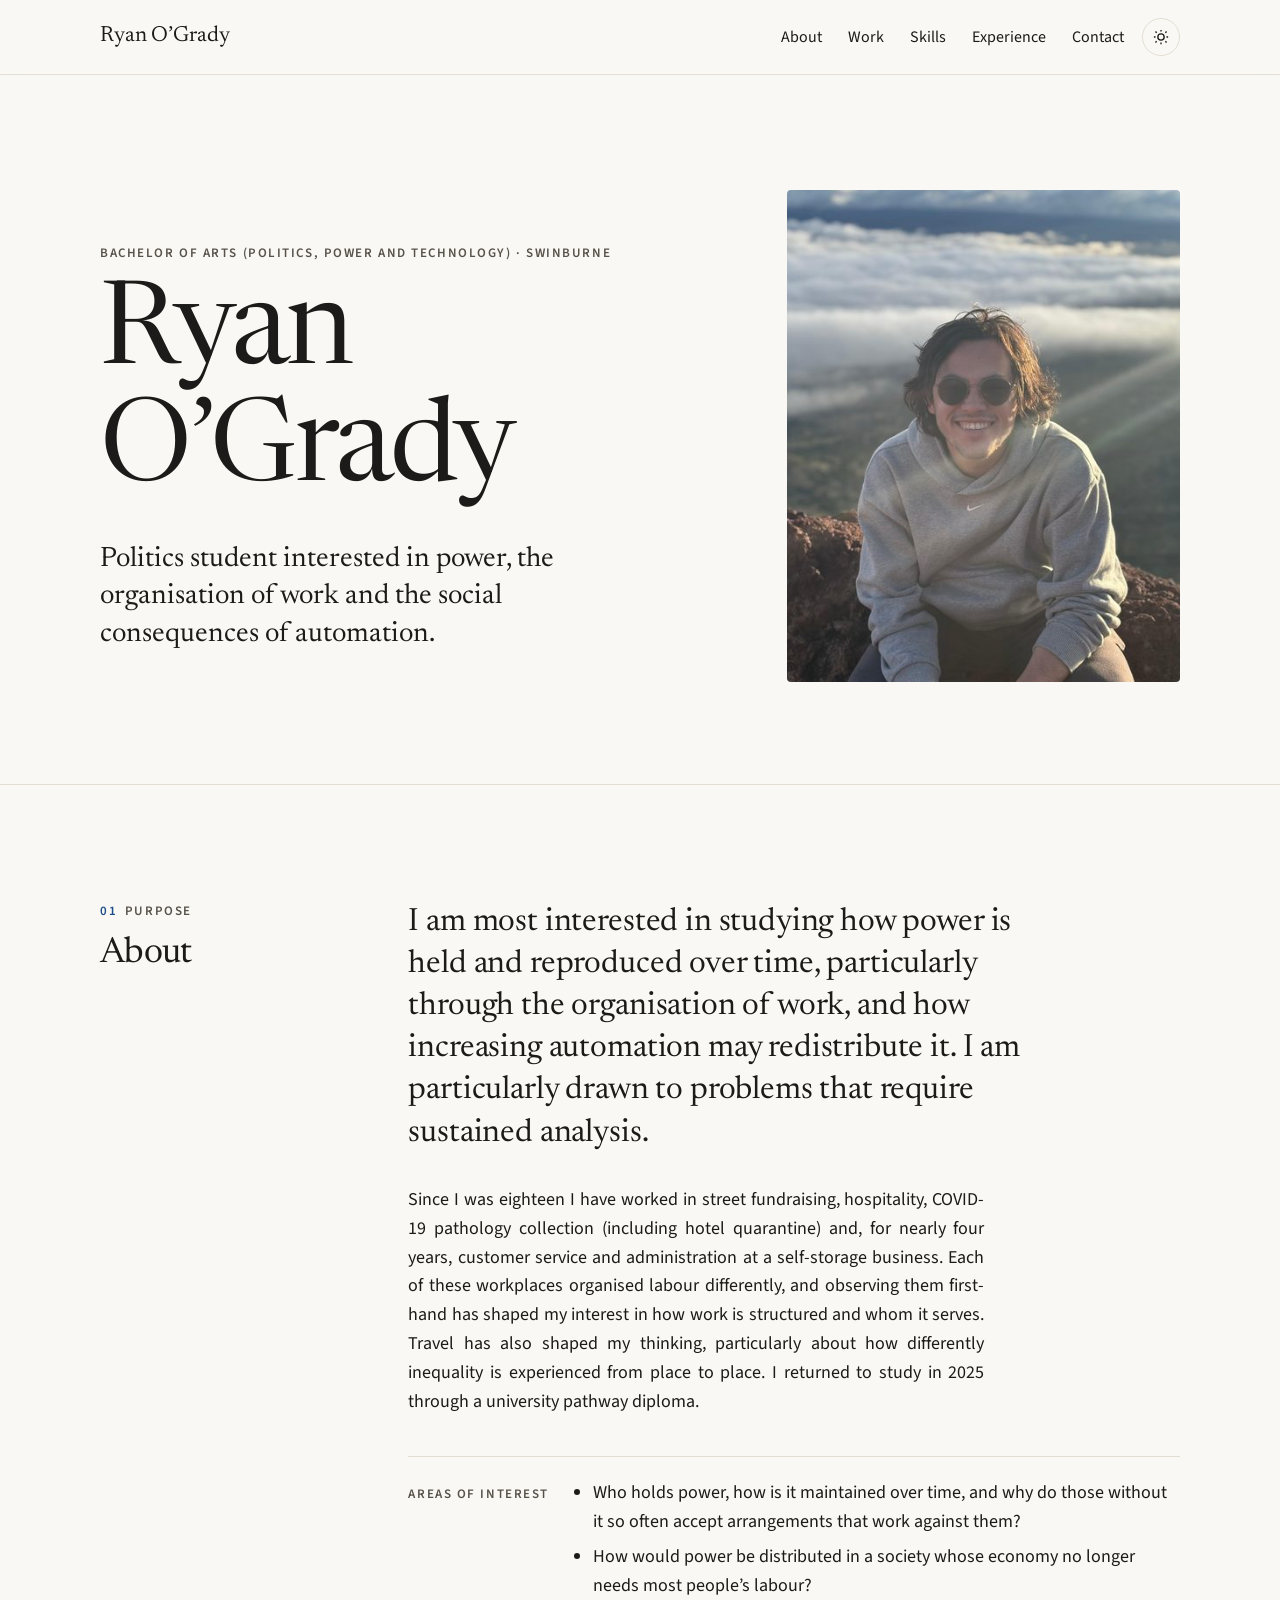
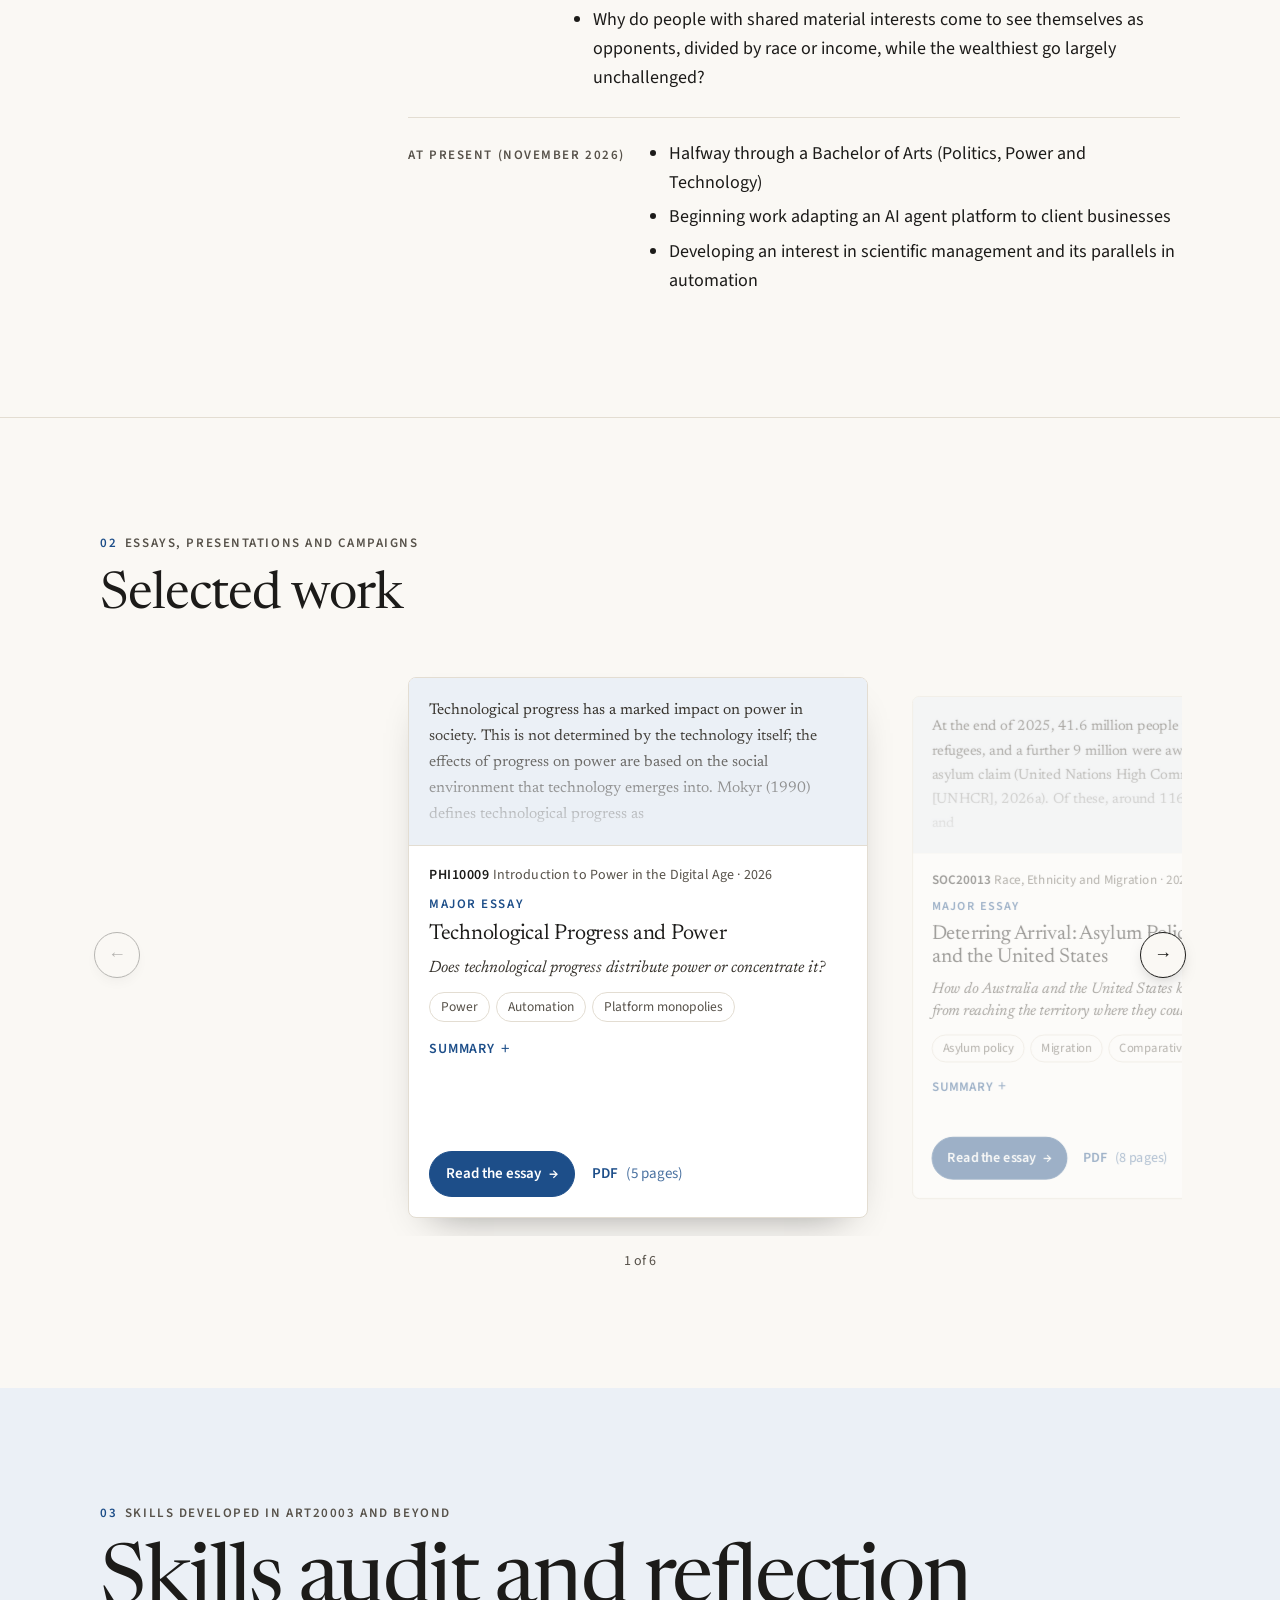
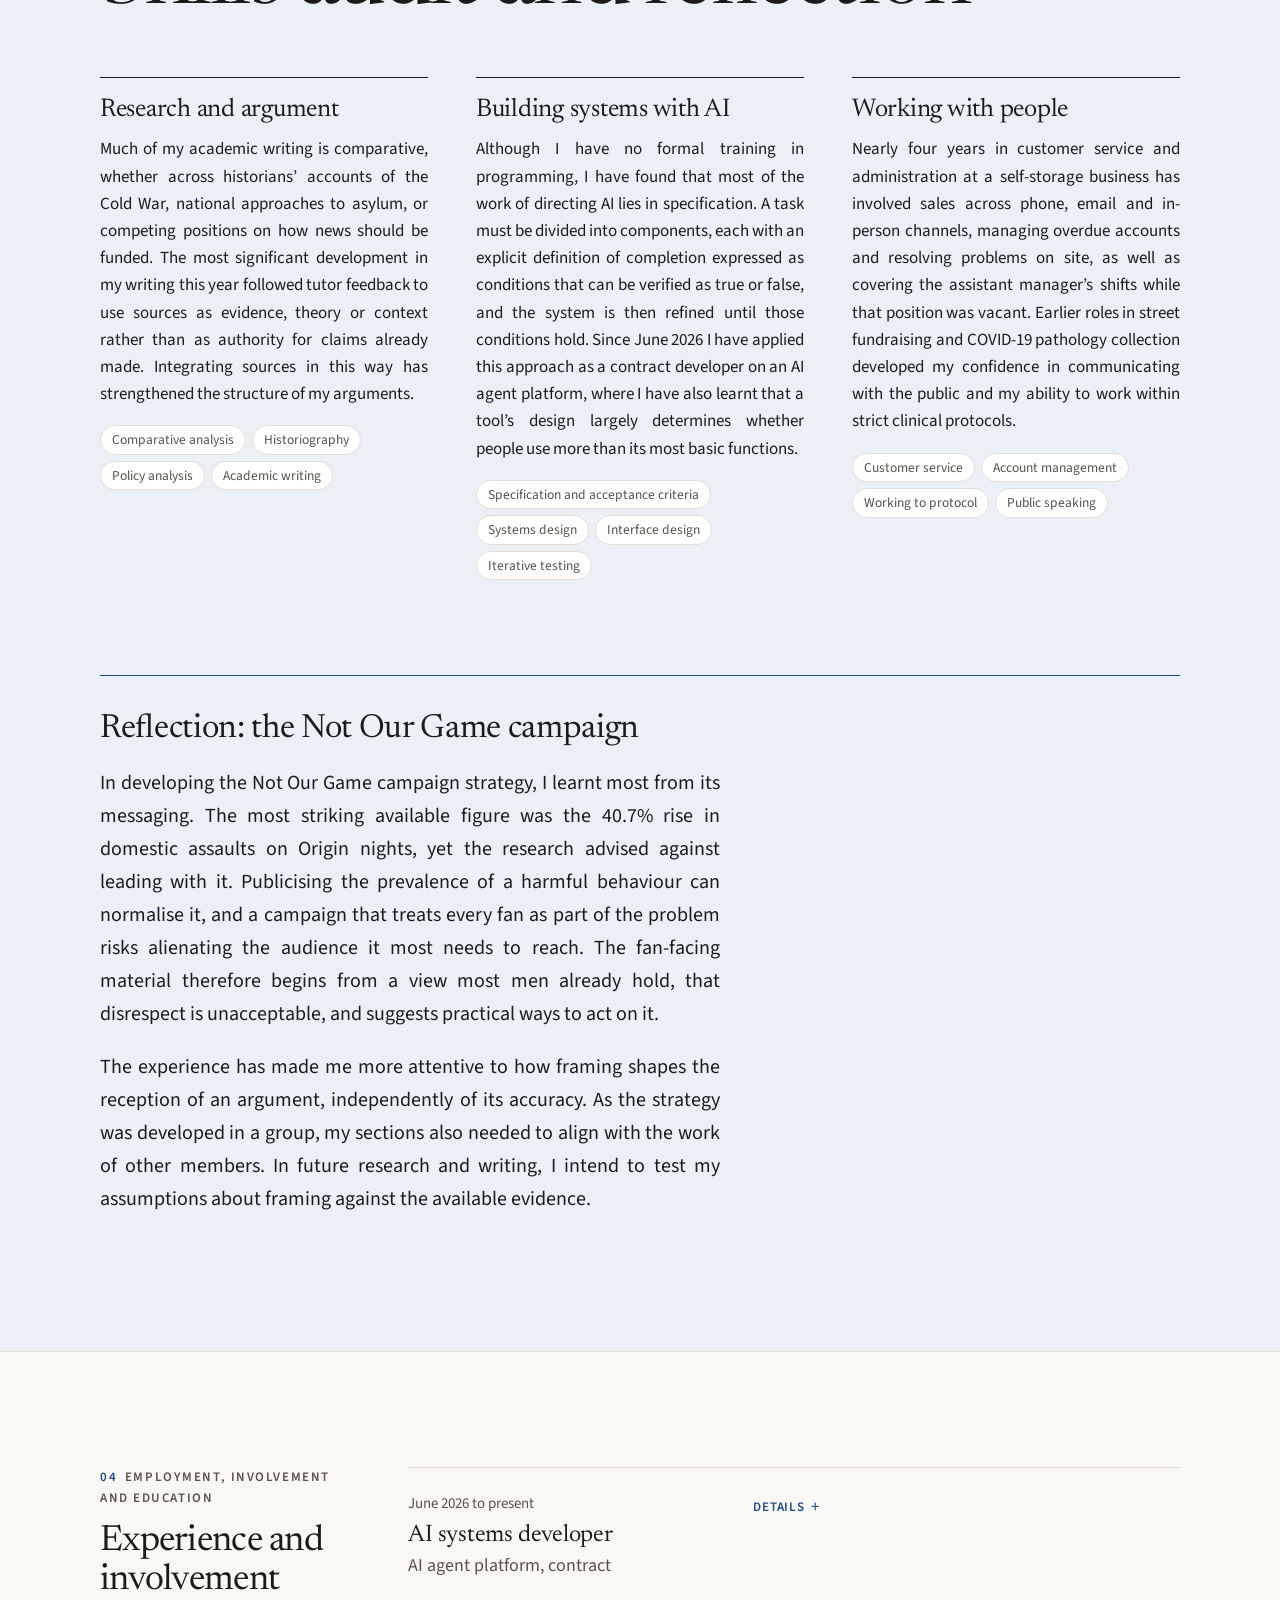
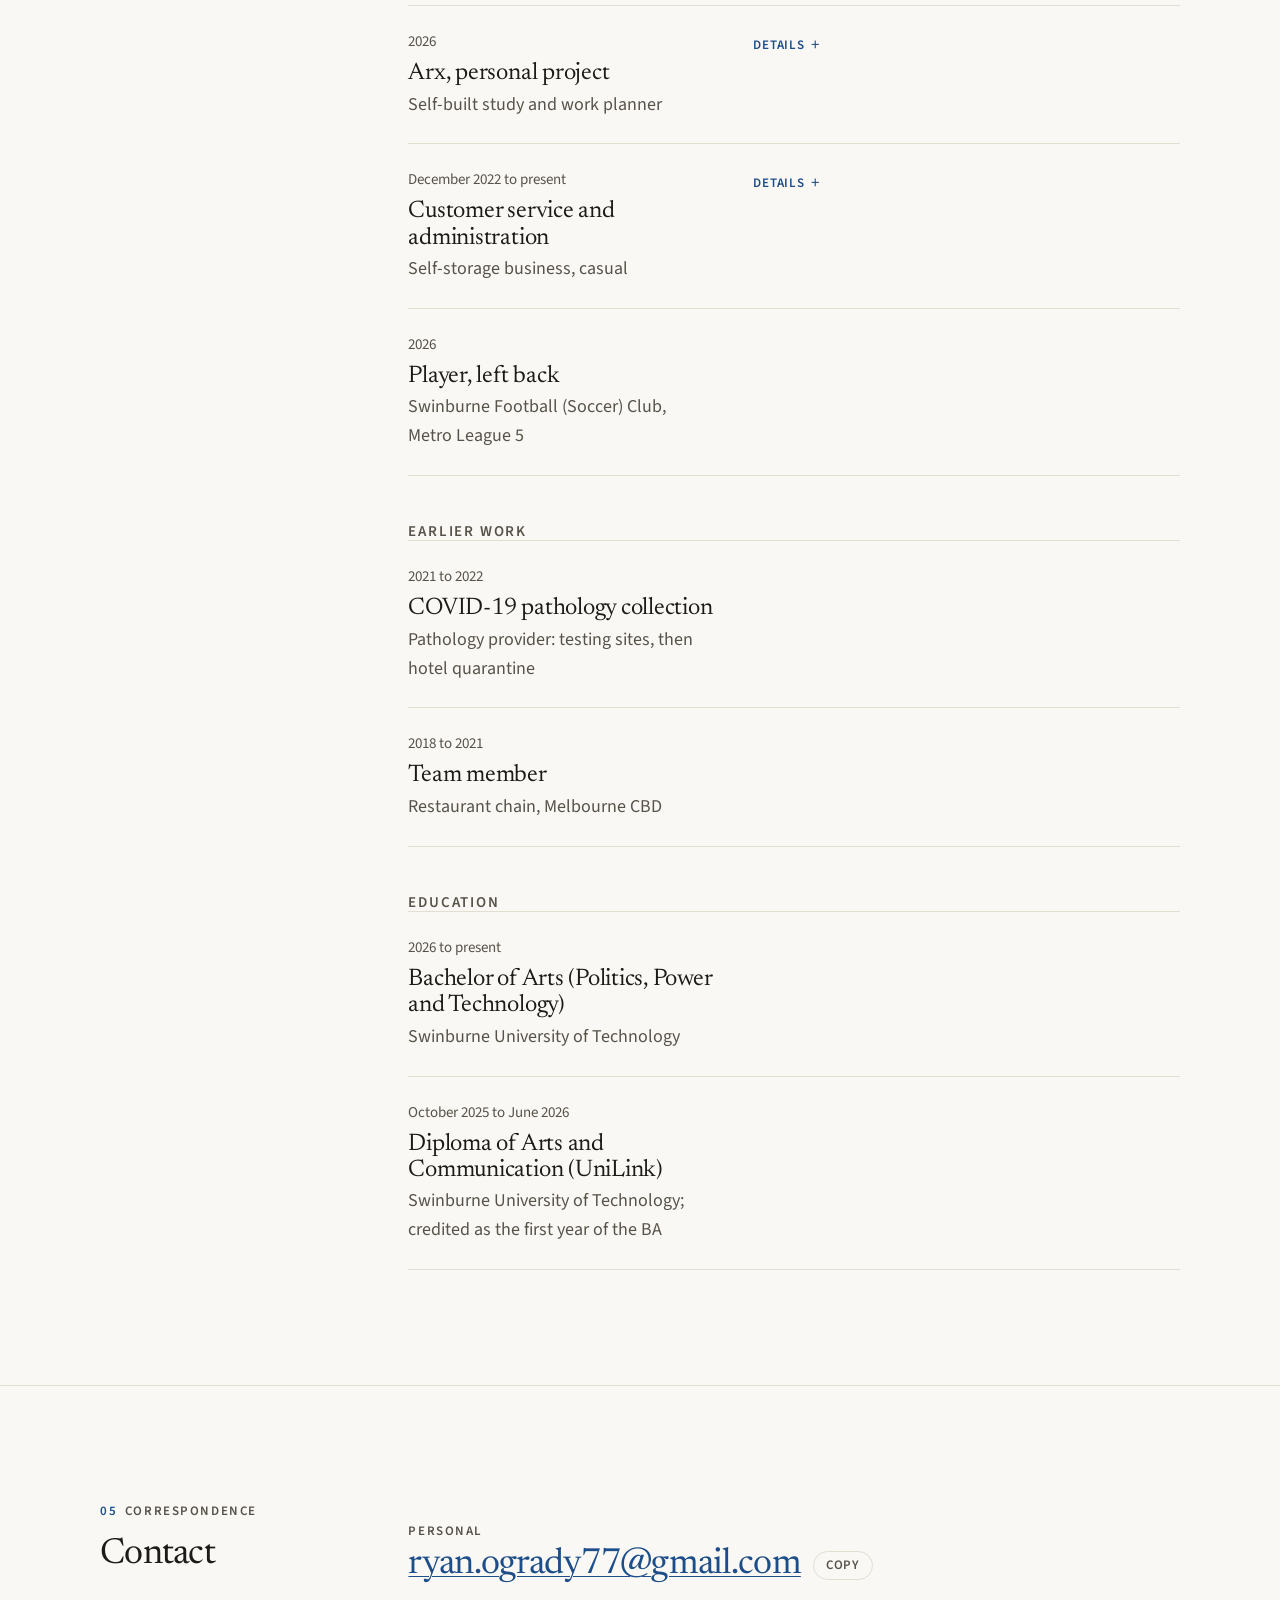
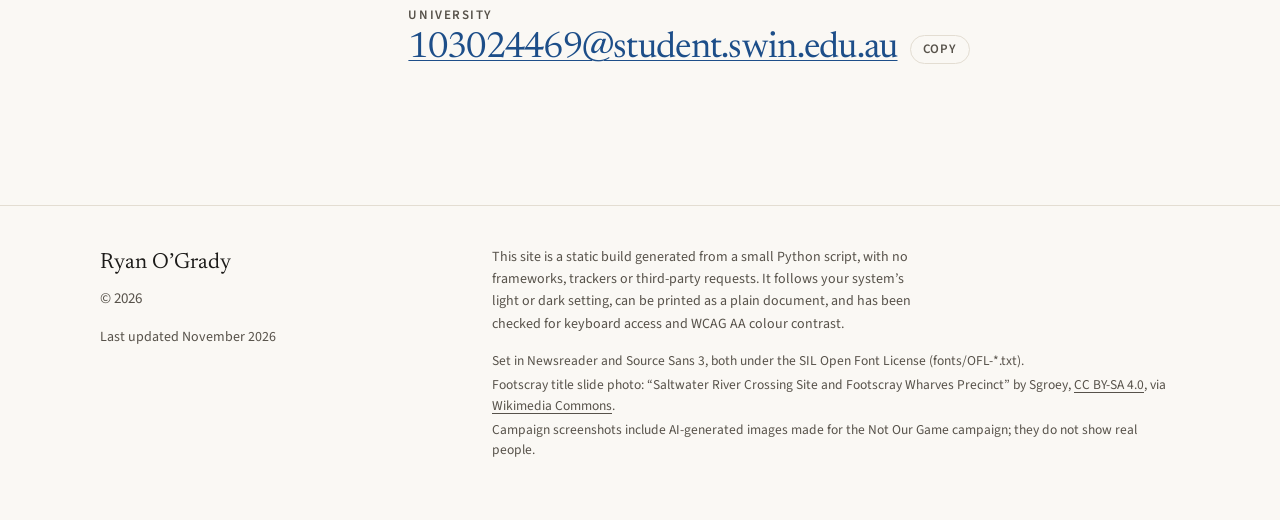
==== commit 539c5a25: "Centred carousel with faded neighbours; remove preview underlines Co-Authored-By: Claude Opus 5.5 <n" ====
--- a/index.html
+++ b/index.html
@@ -1 +1 @@
-<!doctype html><html lang="en-AU"><head><meta charset="utf-8"><meta name="viewport" content="width=device-width, initial-scale=1"><title>Ryan O’Grady | Bachelor of Arts (Politics, Power and Technology), Swinburne</title><meta name="description" content="Portfolio of Ryan O’Grady, Bachelor of Arts student majoring in Politics, Power and Technology at Swinburne University of Technology."><meta name="theme-color" content="#faf8f4"><meta property="og:type" content="website"><meta property="og:title" content="Ryan O’Grady | Bachelor of Arts (Politics, Power and Technology), Swinburne"><meta property="og:description" content="Portfolio of Ryan O’Grady, Bachelor of Arts student majoring in Politics, Power and Technology at Swinburne University of Technology."><meta property="og:url" content="https://ryanoogrady.netlify.app"><meta property="og:image" content="https://ryanoogrady.netlify.app/og.jpg"><meta property="og:image:width" content="1200"><meta property="og:image:height" content="630"><meta property="og:image:alt" content="Ryan O’Grady: Bachelor of Arts (Politics, Power and Technology) · Swinburne"><meta name="twitter:card" content="summary_large_image"><link rel="icon" href="favicon.svg" type="image/svg+xml"><link rel="preload" href="fonts/newsreader.woff2" as="font" type="font/woff2" crossorigin><link rel="preload" href="fonts/source-sans-3.woff2" as="font" type="font/woff2" crossorigin><link rel="stylesheet" href="style.css"><script>try{var t=localStorage.getItem("theme");if(t)document.documentElement.dataset.theme=t}catch(e){}</script><script src="site.js" defer></script></head><body><a class="skip" href="#main">Skip to content</a><header class="site-head" id="top"><div class="wrap"><a class="brand" href="#top">Ryan O’Grady</a><div class="head-tools"><nav class="nav" aria-label="Main"><ul><li><a href="#about">About</a></li><li><a href="#work">Work</a></li><li><a href="#skills">Skills</a></li><li><a href="#experience">Experience</a></li><li><a href="#contact">Contact</a></li></ul></nav><button class="theme-toggle" type="button" aria-label="Switch to dark theme" hidden><svg class="sun" viewBox="0 0 24 24" fill="none" stroke="currentColor" stroke-width="1.8" aria-hidden="true"><circle cx="12" cy="12" r="4.2"/><path d="M12 2.5v2.2M12 19.3v2.2M4.6 4.6l1.6 1.6M17.8 17.8l1.6 1.6M2.5 12h2.2M19.3 12h2.2M4.6 19.4l1.6-1.6M17.8 6.2l1.6-1.6"/></svg><svg class="moon" viewBox="0 0 24 24" fill="none" stroke="currentColor" stroke-width="1.8" aria-hidden="true"><path d="M20 14.6A8.5 8.5 0 0 1 9.4 4a8.5 8.5 0 1 0 10.6 10.6z"/></svg></button></div></div><div class="progress" aria-hidden="true"></div></header><main id="main"><section class="hero" aria-labelledby="name"><div class="wrap"><div><p class="kicker">Bachelor of Arts (Politics, Power and Technology) · Swinburne</p><h1 id="name">Ryan O’Grady</h1><div class="descriptor"><p>Politics student interested in power, the organisation of work and the social consequences of automation.</p></div></div><figure class="portrait"><img src="images/ryan-portrait-900.jpg" srcset="images/ryan-portrait-450.jpg 450w, images/ryan-portrait-900.jpg 900w" sizes="(max-width:900px) 340px, 33vw" width="900" height="1125" alt="Ryan sitting on a rocky summit above a layer of cloud, smiling." fetchpriority="high" decoding="async"></figure></div></section><section class="sec" id="about" aria-labelledby="about-h"><div class="wrap sec-grid"><div class="sec-label"><p class="kicker"><span class="num">01</span>Purpose</p><h2 id="about-h">About</h2></div><div><p class="lede">I am most interested in studying how power is held and reproduced over time, particularly through the organisation of work, and how increasing automation may redistribute it. I am particularly drawn to problems that require sustained analysis.</p><div class="measure" style="margin-top:28px"><p>Since I was eighteen I have worked in street fundraising, hospitality, COVID-19 pathology collection (including hotel quarantine) and, for nearly four years, customer service and administration at a self-storage business. Each of these workplaces organised labour differently, and observing them first-hand has shaped my interest in how work is structured and whom it serves. Travel has also shaped my thinking, particularly about how differently inequality is experienced from place to place. I returned to study in 2025 through a university pathway diploma.</p></div><div class="exploring"><p class="kicker">Areas of interest</p><div><ul class="points"><li>Who holds power, how is it maintained over time, and why do those without it so often accept arrangements that work against them?</li><li>How would power be distributed in a society whose economy no longer needs most people’s labour?</li><li>Why do people with shared material interests come to see themselves as opponents, divided by race or income, while the wealthiest go largely unchallenged?</li></ul></div></div><div class="exploring"><p class="kicker">At present (November 2026)</p><div><ul class="points"><li>Halfway through a Bachelor of Arts (Politics, Power and Technology)</li><li>Beginning work adapting an AI agent platform to client businesses</li><li>Developing an interest in scientific management and its parallels in automation</li></ul></div></div></div></div></section><section class="sec" id="work" aria-labelledby="work-h"><div class="wrap"><div class="work-head"><div><p class="kicker"><span class="num">02</span>Essays, presentations and campaigns</p><h2 id="work-h">Selected work</h2></div><div class="rail-controls" hidden><button class="rail-btn prev" type="button" aria-label="Previous pieces of work"><span aria-hidden="true">&larr;</span></button><span class="rail-count" aria-live="polite">1&ndash;3 of 6</span><button class="rail-btn next" type="button" aria-label="Next pieces of work"><span aria-hidden="true">&rarr;</span></button></div></div><div class="rail" role="region" aria-roledescription="carousel" aria-label="Selected work" tabindex="0"><article class="card" aria-roledescription="slide" aria-label="1 of 6"><div class="media"><a href="essay-technological-progress-and-power.html" tabindex="-1" aria-hidden="true"><div class="page-preview"><p>Technological progress has a marked impact on power in society. This is not determined by the technology itself; the effects of progress on power are based on the social environment that technology emerges into. Mokyr (1990) defines technological progress as</p></div></a></div><div class="card-body"><p class="unit"><b>PHI10009</b> Introduction to Power in the Digital Age <span aria-hidden="true">&middot;</span> 2026</p><h3><span class="type">Major essay</span><a class="card-link" href="essay-technological-progress-and-power.html">Technological Progress and Power</a></h3><p class="topic">Does technological progress distribute power or concentrate it?</p><ul class="tags" aria-label="Topics"><li>Power</li><li>Automation</li><li>Platform monopolies</li></ul><details class="more"><summary>Summary</summary><p>Whether progress distributes or concentrates power depends less on the technology than on the social and institutional frameworks into which it emerges. Drawing on Lukes and Clegg, I trace how platform monopolies and a research agenda tilted towards labour-replacing automation concentrate power, and how policy intervention could distribute its gains more widely.</p></details><div class="card-actions"><p class="actions"><a class="btn solid" href="essay-technological-progress-and-power.html">Read the essay <span class="arr" aria-hidden="true">&rarr;</span></a><a class="btn" href="files/ryan-ogrady-technological-progress-and-power.pdf">PDF <span class="btn-note">(5 pages)</span></a></p></div></div></article><article class="card" aria-roledescription="slide" aria-label="2 of 6"><div class="media"><a href="essay-deterring-arrival.html" tabindex="-1" aria-hidden="true"><div class="page-preview"><p>At the end of 2025, 41.6 million people worldwide were refugees, and a further 9 million were awaiting a decision on an asylum claim (United Nations High Commissioner for Refugees [UNHCR], 2026a). Of these, around 116,000 were in Australia and</p></div></a></div><div class="card-body"><p class="unit"><b>SOC20013</b> Race, Ethnicity and Migration <span aria-hidden="true">&middot;</span> 2026</p><h3><span class="type">Major essay</span><a class="card-link" href="essay-deterring-arrival.html">Deterring Arrival: Asylum Policy in Australia and the United States</a></h3><p class="topic">How do Australia and the United States keep asylum seekers from reaching the territory where they could claim protection?</p><ul class="tags" aria-label="Topics"><li>Asylum policy</li><li>Migration</li><li>Comparative policy</li></ul><details class="more"><summary>Summary</summary><p>Both countries have constructed similar architectures of deterrence in response to comparable moral panics. Geography explains most differences in form, offshore detention in Australia and land buffers in the United States. The more significant contrast lies in durability, with Australia’s bipartisan consensus differing from US policy, which shifts between administrations and is contested in the courts.</p></details><div class="card-actions"><p class="actions"><a class="btn solid" href="essay-deterring-arrival.html">Read the essay <span class="arr" aria-hidden="true">&rarr;</span></a><a class="btn" href="files/ryan-ogrady-deterring-arrival-asylum-policy.pdf">PDF <span class="btn-note">(8 pages)</span></a></p></div></div></article><article class="card" aria-roledescription="slide" aria-label="3 of 6"><div class="media"><a href="essay-insulating-news.html" tabindex="-1" aria-hidden="true"><div class="page-preview"><p>In June 2015, Prime Minister Tony Abbott asked the ABC "whose side are you on?" after its program Q&amp;A allowed a former terrorism suspect to ask a question from the studio audience (Davidson, 2015, para. 3). The question implies that</p></div></a></div><div class="card-body"><p class="unit"><b>HIS10006</b> Propaganda: A History of Media and Politics <span aria-hidden="true">&middot;</span> 2026</p><h3><span class="type">Major essay</span><a class="card-link" href="essay-insulating-news.html">Insulating News from the Market and the State</a></h3><p class="topic">Should news and information, as public goods, be quarantined from the commercial market, and would that make them independent?</p><ul class="tags" aria-label="Topics"><li>Media policy</li><li>Public goods</li><li>Public broadcasting</li></ul><details class="more"><summary>Summary</summary><p>I argue that news is only partly a public good, and that quarantining it from the market would not secure its independence. Cases from the Chicago press in 1918 to Poland’s public broadcaster in 2021 suggest that removing the market leaves control with the state. News should instead be insulated from both, through regulatory protection and secure funding.</p></details><div class="card-actions"><p class="actions"><a class="btn solid" href="essay-insulating-news.html">Read the essay <span class="arr" aria-hidden="true">&rarr;</span></a><a class="btn" href="files/ryan-ogrady-insulating-news.pdf">PDF <span class="btn-note">(7 pages)</span></a></p></div></div></article><article class="card" aria-roledescription="slide" aria-label="4 of 6"><div class="media fit"><a href="files/ryan-ogrady-footscray-presentation-slides.pdf" tabindex="-1" aria-hidden="true"><img src="images/footscray-final-p1-960.jpg" srcset="images/footscray-final-p1-480.jpg 480w, images/footscray-final-p1-960.jpg 960w" sizes="(max-width:700px) 92vw, 400px" width="960" height="540" alt="Title slide, ‘Migrant Settlement and Gentrification in Footscray’, over a photo of apartment towers beside the river at Footscray." loading="lazy" decoding="async"></a></div><div class="card-body"><p class="unit"><b>SOC20013</b> Race, Ethnicity and Migration <span aria-hidden="true">&middot;</span> 2026</p><h3><span class="type">Tutorial presentation</span><a class="card-link" href="files/ryan-ogrady-footscray-presentation-slides.pdf">Migrant Settlement and Gentrification in Footscray</a></h3><p class="topic">What happens to a migrant gateway suburb when urban renewal and gentrification arrive?</p><ul class="tags" aria-label="Topics"><li>Migration</li><li>Housing</li><li>Urban renewal</li><li>Melbourne</li></ul><details class="more"><summary>Summary</summary><p>Footscray has served as a gateway suburb for successive waves of migrants, but government-led renewal and rents rising faster than in the outer west are eroding that role; the Ethiopian and Somali communities now live mostly in Wyndham, Brimbank and Hume. I recommend affordable housing beyond key workers, secure leases for migrant traders and settlement services where new arrivals now live.</p></details><div class="card-actions"><p class="actions"><a class="btn" href="files/ryan-ogrady-footscray-presentation-slides.pdf">View the slides <span class="btn-note">(PDF, 14 pages)</span></a></p></div></div></article><article class="card" aria-roledescription="slide" aria-label="5 of 6"><div class="media"><a href="essay-cold-war.html" tabindex="-1" aria-hidden="true"><div class="page-preview"><p>For more than forty years after the Second World War, the United States and the Soviet Union were locked in the Cold War, a struggle described by Hobsbawm (1995) as “a Third World War, though a very peculiar one” (p.</p></div></a></div><div class="card-body"><p class="unit"><b>HIS10003</b> Global History <span aria-hidden="true">&middot;</span> 2026</p><h3><span class="type">Term essay</span><a class="card-link" href="essay-cold-war.html">Three vantage points of the Cold War: Hobsbawm, Gaddis, and Jervis</a></h3><p class="topic">Why do three major accounts of the Cold War, written before, shortly after and a decade after the Soviet collapse, reach different conclusions?</p><ul class="tags" aria-label="Topics"><li>Cold War</li><li>International relations</li><li>Historiography</li></ul><details class="more"><summary>Summary</summary><p>The period in which Hobsbawm, Gaddis and Jervis each wrote, the information available to them and their theoretical frameworks all shaped their accounts. They largely agree on the observable features of the conflict, diverge on what drove the superpower rivalry, and converge, by different routes, on the Soviet role in ending it.</p></details><div class="card-actions"><p class="actions"><a class="btn solid" href="essay-cold-war.html">Read the essay <span class="arr" aria-hidden="true">&rarr;</span></a><a class="btn" href="files/ryan-ogrady-cold-war-three-vantage-points.pdf">PDF <span class="btn-note">(7 pages)</span></a></p></div></div></article><article class="card" aria-roledescription="slide" aria-label="6 of 6"><div class="media"><a href="not-our-game.html" tabindex="-1" aria-hidden="true"><img src="images/campaign-home-desktop-960.jpg" srcset="images/campaign-home-desktop-480.jpg 480w, images/campaign-home-desktop-960.jpg 960w" sizes="(max-width:700px) 92vw, 400px" width="960" height="533" alt="Home page of the Not Our Game campaign website, headed ‘Love the game. Respect everyone.’ over an AI-generated image of four fans watching a game at home." loading="lazy" decoding="async"></a></div><div class="card-body"><p class="unit"><b>ART20003</b> Skills and Strategies for Social Change <span aria-hidden="true">&middot;</span> 2026</p><h3><span class="type">Group campaign strategy</span><a class="card-link" href="not-our-game.html">Not Our Game</a></h3><p class="topic">How might State of Origin broadcasts be used to prevent domestic and family violence without positioning fans as the problem?</p><ul class="tags" aria-label="Topics"><li>Social campaign</li><li>Domestic and family violence</li><li>Messaging</li></ul><details class="more"><summary>Summary</summary><p>Not Our Game is a campaign strategy addressing domestic and family violence associated with State of Origin, during which recorded domestic assaults in New South Wales rise by 40.7%. The campaign asks the NRL and its broadcasters to include prevention messaging and support-service information in the 2027 Origin broadcasts. I developed the campaign website and wrote the report’s messaging and artefact sections.</p></details><div class="card-actions"><p class="actions"><a class="btn" href="not-our-game.html">Read about the project <span class="arr" aria-hidden="true">&rarr;</span></a><a class="btn" href="https://not-our-game.netlify.app">Visit the live campaign site <span class="arr" aria-hidden="true">&#8599;</span></a></p></div></div></article></div></div></section><section class="sec skills" id="skills" aria-labelledby="skills-h"><div class="wrap"><p class="kicker"><span class="num">03</span>Skills developed in ART20003 and beyond</p><h2 id="skills-h">Skills audit and reflection</h2><div class="skill-groups"><article class="skill-group"><h3>Research and argument</h3><p>Much of my academic writing is comparative, whether across historians’ accounts of the Cold War, national approaches to asylum, or competing positions on how news should be funded. The most significant development in my writing this year followed tutor feedback to use sources as evidence, theory or context rather than as authority for claims already made. Integrating sources in this way has strengthened the structure of my arguments.</p><ul class="tags" aria-label="Skills"><li>Comparative analysis</li><li>Historiography</li><li>Policy analysis</li><li>Academic writing</li></ul></article><article class="skill-group"><h3>Building systems with AI</h3><p>Although I have no formal training in programming, I have found that most of the work of directing AI lies in specification. A task must be divided into components, each with an explicit definition of completion expressed as conditions that can be verified as true or false, and the system is then refined until those conditions hold. Since June 2026 I have applied this approach as a contract developer on an AI agent platform, where I have also learnt that a tool’s design largely determines whether people use more than its most basic functions.</p><ul class="tags" aria-label="Skills"><li>Specification and acceptance criteria</li><li>Systems design</li><li>Interface design</li><li>Iterative testing</li></ul></article><article class="skill-group"><h3>Working with people</h3><p>Nearly four years in customer service and administration at a self-storage business has involved sales across phone, email and in-person channels, managing overdue accounts and resolving problems on site, as well as covering the assistant manager’s shifts while that position was vacant. Earlier roles in street fundraising and COVID-19 pathology collection developed my confidence in communicating with the public and my ability to work within strict clinical protocols.</p><ul class="tags" aria-label="Skills"><li>Customer service</li><li>Account management</li><li>Working to protocol</li><li>Public speaking</li></ul></article></div><div class="skills-body"><div class="audit"><h3 class="reflect-h">Reflection: the Not Our Game campaign</h3><p>In developing the Not Our Game campaign strategy, I learnt most from its messaging. The most striking available figure was the 40.7% rise in domestic assaults on Origin nights, yet the research advised against leading with it. Publicising the prevalence of a harmful behaviour can normalise it, and a campaign that treats every fan as part of the problem risks alienating the audience it most needs to reach. The fan-facing material therefore begins from a view most men already hold, that disrespect is unacceptable, and suggests practical ways to act on it.</p><p>The experience has made me more attentive to how framing shapes the reception of an argument, independently of its accuracy. As the strategy was developed in a group, my sections also needed to align with the work of other members. In future research and writing, I intend to test my assumptions about framing against the available evidence.</p></div><div></div></div></div></section><section class="sec" id="experience" aria-labelledby="xp-h"><div class="wrap sec-grid"><div class="sec-label"><p class="kicker"><span class="num">04</span>Employment, involvement and education</p><h2 id="xp-h">Experience and involvement</h2></div><div><ul class="xp"><li><div class="dates">June 2026 to present</div><div><h3>AI systems developer</h3><p class="org">AI agent platform, contract</p></div><div class="text"><details class="more"><summary>Details</summary><p>Contributions include an independent review agent that checks proposed code changes against the existing codebase, suggests fixes and re-reviews them until they pass; a ‘factory floor’ view that shows the status of every agent at a glance, with an assistant agent that summarises activity on request; and an orchestration mode that divides a plan into tickets for separate agents and assembles their output. Each feature was tested in a separate development deployment. I am now beginning work adapting the platform to the needs of client businesses.</p></details></div></li><li><div class="dates">2026</div><div><h3>Arx, personal project</h3><p class="org">Self-built study and work planner</p></div><div class="text"><details class="more"><summary>Details</summary><p>A self-built study planner that synchronised university deadlines from Canvas and scheduled work backwards from each due date; the project that led to my development work.</p></details></div></li><li><div class="dates">December 2022 to present</div><div><h3>Customer service and administration</h3><p class="org">Self-storage business, casual</p></div><div class="text"><details class="more"><summary>Details</summary><p>Sales across phone, email and in-person channels, management of overdue accounts and resolution of on-site issues, including covering the assistant manager’s shifts while the position was vacant.</p></details></div></li><li><div class="dates">2026</div><div><h3>Player, left back</h3><p class="org">Swinburne Football (Soccer) Club, Metro League 5</p></div><div class="text"></div></li></ul><h3 class="xp-sub">Earlier work</h3><ul class="xp"><li><div class="dates">2021 to 2022</div><div><h3>COVID-19 pathology collection</h3><p class="org">Pathology provider: testing sites, then hotel quarantine</p></div><div class="text"></div></li><li><div class="dates">2018 to 2021</div><div><h3>Team member</h3><p class="org">Restaurant chain, Melbourne CBD</p></div><div class="text"></div></li></ul><h3 class="xp-sub">Education</h3><ul class="xp"><li><div class="dates">2026 to present</div><div><h3>Bachelor of Arts (Politics, Power and Technology)</h3><p class="org">Swinburne University of Technology</p></div><div class="text"></div></li><li><div class="dates">October 2025 to June 2026</div><div><h3>Diploma of Arts and Communication (UniLink)</h3><p class="org">Swinburne University of Technology; credited as the first year of the BA</p></div><div class="text"></div></li></ul></div></div></section><section class="sec contact" id="contact" aria-labelledby="contact-h"><div class="wrap sec-grid"><div class="sec-label"><p class="kicker"><span class="num">05</span>Correspondence</p><h2 id="contact-h">Contact</h2></div><div><div style="margin-top:20px"><p class="email-row"><span class="email-label">Personal</span><span class="email-line"><a class="big" href="mailto:ryan.ogrady77@gmail.com">ryan.ogrady77@gmail.com</a><button class="copy" type="button" data-copy="ryan.ogrady77@gmail.com" aria-label="Copy personal email address" hidden>Copy</button></span></p><p class="email-row"><span class="email-label">University</span><span class="email-line"><a class="big" href="mailto:103024469@student.swin.edu.au">103024469@student.swin.edu.au</a><button class="copy" type="button" data-copy="103024469@student.swin.edu.au" aria-label="Copy university email address" hidden>Copy</button></span></p><span class="sr-only" aria-live="polite" id="live"></span></div></div></div></section></main><footer class="site-foot"><div class="wrap"><div><p class="name">Ryan O’Grady</p><p>&copy; 2026</p><p class="updated">Last updated November 2026</p></div><div><p class="colophon">This site is a static build generated from a small Python script, with no frameworks, trackers or third-party requests. It follows your system’s light or dark setting, can be printed as a plain document, and has been checked for keyboard access and WCAG AA colour contrast.</p><ul class="credits"><li>Set in Newsreader and Source Sans 3, both under the SIL Open Font License (fonts/OFL-*.txt).</li><li>Footscray title slide photo: “Saltwater River Crossing Site and Footscray Wharves Precinct” by Sgroey, <a href="https://creativecommons.org/licenses/by-sa/4.0/">CC BY-SA 4.0</a>, via <a href="https://commons.wikimedia.org/wiki/File:Saltwater_River_Crossing_Site_and_Footscray_Wharves_Precinct.jpg">Wikimedia Commons</a>.</li><li>Campaign screenshots include AI-generated images made for the Not Our Game campaign; they do not show real people.</li></ul></div></div></footer></body></html>+<!doctype html><html lang="en-AU"><head><meta charset="utf-8"><meta name="viewport" content="width=device-width, initial-scale=1"><title>Ryan O’Grady | Bachelor of Arts (Politics, Power and Technology), Swinburne</title><meta name="description" content="Portfolio of Ryan O’Grady, Bachelor of Arts student majoring in Politics, Power and Technology at Swinburne University of Technology."><meta name="theme-color" content="#faf8f4"><meta property="og:type" content="website"><meta property="og:title" content="Ryan O’Grady | Bachelor of Arts (Politics, Power and Technology), Swinburne"><meta property="og:description" content="Portfolio of Ryan O’Grady, Bachelor of Arts student majoring in Politics, Power and Technology at Swinburne University of Technology."><meta property="og:url" content="https://ryanoogrady.netlify.app"><meta property="og:image" content="https://ryanoogrady.netlify.app/og.jpg"><meta property="og:image:width" content="1200"><meta property="og:image:height" content="630"><meta property="og:image:alt" content="Ryan O’Grady: Bachelor of Arts (Politics, Power and Technology) · Swinburne"><meta name="twitter:card" content="summary_large_image"><link rel="icon" href="favicon.svg" type="image/svg+xml"><link rel="preload" href="fonts/newsreader.woff2" as="font" type="font/woff2" crossorigin><link rel="preload" href="fonts/source-sans-3.woff2" as="font" type="font/woff2" crossorigin><link rel="stylesheet" href="style.css"><script>try{var t=localStorage.getItem("theme");if(t)document.documentElement.dataset.theme=t}catch(e){}</script><script src="site.js" defer></script></head><body><a class="skip" href="#main">Skip to content</a><header class="site-head" id="top"><div class="wrap"><a class="brand" href="#top">Ryan O’Grady</a><div class="head-tools"><nav class="nav" aria-label="Main"><ul><li><a href="#about">About</a></li><li><a href="#work">Work</a></li><li><a href="#skills">Skills</a></li><li><a href="#experience">Experience</a></li><li><a href="#contact">Contact</a></li></ul></nav><button class="theme-toggle" type="button" aria-label="Switch to dark theme" hidden><svg class="sun" viewBox="0 0 24 24" fill="none" stroke="currentColor" stroke-width="1.8" aria-hidden="true"><circle cx="12" cy="12" r="4.2"/><path d="M12 2.5v2.2M12 19.3v2.2M4.6 4.6l1.6 1.6M17.8 17.8l1.6 1.6M2.5 12h2.2M19.3 12h2.2M4.6 19.4l1.6-1.6M17.8 6.2l1.6-1.6"/></svg><svg class="moon" viewBox="0 0 24 24" fill="none" stroke="currentColor" stroke-width="1.8" aria-hidden="true"><path d="M20 14.6A8.5 8.5 0 0 1 9.4 4a8.5 8.5 0 1 0 10.6 10.6z"/></svg></button></div></div><div class="progress" aria-hidden="true"></div></header><main id="main"><section class="hero" aria-labelledby="name"><div class="wrap"><div><p class="kicker">Bachelor of Arts (Politics, Power and Technology) · Swinburne</p><h1 id="name">Ryan O’Grady</h1><div class="descriptor"><p>Politics student interested in power, the organisation of work and the social consequences of automation.</p></div></div><figure class="portrait"><img src="images/ryan-portrait-900.jpg" srcset="images/ryan-portrait-450.jpg 450w, images/ryan-portrait-900.jpg 900w" sizes="(max-width:900px) 340px, 33vw" width="900" height="1125" alt="Ryan sitting on a rocky summit above a layer of cloud, smiling." fetchpriority="high" decoding="async"></figure></div></section><section class="sec" id="about" aria-labelledby="about-h"><div class="wrap sec-grid"><div class="sec-label"><p class="kicker"><span class="num">01</span>Purpose</p><h2 id="about-h">About</h2></div><div><p class="lede">I am most interested in studying how power is held and reproduced over time, particularly through the organisation of work, and how increasing automation may redistribute it. I am particularly drawn to problems that require sustained analysis.</p><div class="measure" style="margin-top:28px"><p>Since I was eighteen I have worked in street fundraising, hospitality, COVID-19 pathology collection (including hotel quarantine) and, for nearly four years, customer service and administration at a self-storage business. Each of these workplaces organised labour differently, and observing them first-hand has shaped my interest in how work is structured and whom it serves. Travel has also shaped my thinking, particularly about how differently inequality is experienced from place to place. I returned to study in 2025 through a university pathway diploma.</p></div><div class="exploring"><p class="kicker">Areas of interest</p><div><ul class="points"><li>Who holds power, how is it maintained over time, and why do those without it so often accept arrangements that work against them?</li><li>How would power be distributed in a society whose economy no longer needs most people’s labour?</li><li>Why do people with shared material interests come to see themselves as opponents, divided by race or income, while the wealthiest go largely unchallenged?</li></ul></div></div><div class="exploring"><p class="kicker">At present (November 2026)</p><div><ul class="points"><li>Halfway through a Bachelor of Arts (Politics, Power and Technology)</li><li>Beginning work adapting an AI agent platform to client businesses</li><li>Developing an interest in scientific management and its parallels in automation</li></ul></div></div></div></div></section><section class="sec" id="work" aria-labelledby="work-h"><div class="wrap"><div class="work-head"><div><p class="kicker"><span class="num">02</span>Essays, presentations and campaigns</p><h2 id="work-h">Selected work</h2></div></div><div class="rail-wrap"><button class="rail-btn prev" type="button" aria-label="Previous piece of work" hidden><span aria-hidden="true">&larr;</span></button><div class="rail" role="region" aria-roledescription="carousel" aria-label="Selected work" tabindex="0"><article class="card" aria-roledescription="slide" aria-label="1 of 6"><div class="media"><a href="essay-technological-progress-and-power.html" tabindex="-1" aria-hidden="true"><div class="page-preview"><p>Technological progress has a marked impact on power in society. This is not determined by the technology itself; the effects of progress on power are based on the social environment that technology emerges into. Mokyr (1990) defines technological progress as</p></div></a></div><div class="card-body"><p class="unit"><b>PHI10009</b> Introduction to Power in the Digital Age <span aria-hidden="true">&middot;</span> 2026</p><h3><span class="type">Major essay</span><a class="card-link" href="essay-technological-progress-and-power.html">Technological Progress and Power</a></h3><p class="topic">Does technological progress distribute power or concentrate it?</p><ul class="tags" aria-label="Topics"><li>Power</li><li>Automation</li><li>Platform monopolies</li></ul><details class="more"><summary>Summary</summary><p>Whether progress distributes or concentrates power depends less on the technology than on the social and institutional frameworks into which it emerges. Drawing on Lukes and Clegg, I trace how platform monopolies and a research agenda tilted towards labour-replacing automation concentrate power, and how policy intervention could distribute its gains more widely.</p></details><div class="card-actions"><p class="actions"><a class="btn solid" href="essay-technological-progress-and-power.html">Read the essay <span class="arr" aria-hidden="true">&rarr;</span></a><a class="btn" href="files/ryan-ogrady-technological-progress-and-power.pdf">PDF <span class="btn-note">(5 pages)</span></a></p></div></div></article><article class="card" aria-roledescription="slide" aria-label="2 of 6"><div class="media"><a href="essay-deterring-arrival.html" tabindex="-1" aria-hidden="true"><div class="page-preview"><p>At the end of 2025, 41.6 million people worldwide were refugees, and a further 9 million were awaiting a decision on an asylum claim (United Nations High Commissioner for Refugees [UNHCR], 2026a). Of these, around 116,000 were in Australia and</p></div></a></div><div class="card-body"><p class="unit"><b>SOC20013</b> Race, Ethnicity and Migration <span aria-hidden="true">&middot;</span> 2026</p><h3><span class="type">Major essay</span><a class="card-link" href="essay-deterring-arrival.html">Deterring Arrival: Asylum Policy in Australia and the United States</a></h3><p class="topic">How do Australia and the United States keep asylum seekers from reaching the territory where they could claim protection?</p><ul class="tags" aria-label="Topics"><li>Asylum policy</li><li>Migration</li><li>Comparative policy</li></ul><details class="more"><summary>Summary</summary><p>Both countries have constructed similar architectures of deterrence in response to comparable moral panics. Geography explains most differences in form, offshore detention in Australia and land buffers in the United States. The more significant contrast lies in durability, with Australia’s bipartisan consensus differing from US policy, which shifts between administrations and is contested in the courts.</p></details><div class="card-actions"><p class="actions"><a class="btn solid" href="essay-deterring-arrival.html">Read the essay <span class="arr" aria-hidden="true">&rarr;</span></a><a class="btn" href="files/ryan-ogrady-deterring-arrival-asylum-policy.pdf">PDF <span class="btn-note">(8 pages)</span></a></p></div></div></article><article class="card" aria-roledescription="slide" aria-label="3 of 6"><div class="media"><a href="essay-insulating-news.html" tabindex="-1" aria-hidden="true"><div class="page-preview"><p>In June 2015, Prime Minister Tony Abbott asked the ABC "whose side are you on?" after its program Q&amp;A allowed a former terrorism suspect to ask a question from the studio audience (Davidson, 2015, para. 3). The question implies that</p></div></a></div><div class="card-body"><p class="unit"><b>HIS10006</b> Propaganda: A History of Media and Politics <span aria-hidden="true">&middot;</span> 2026</p><h3><span class="type">Major essay</span><a class="card-link" href="essay-insulating-news.html">Insulating News from the Market and the State</a></h3><p class="topic">Should news and information, as public goods, be quarantined from the commercial market, and would that make them independent?</p><ul class="tags" aria-label="Topics"><li>Media policy</li><li>Public goods</li><li>Public broadcasting</li></ul><details class="more"><summary>Summary</summary><p>I argue that news is only partly a public good, and that quarantining it from the market would not secure its independence. Cases from the Chicago press in 1918 to Poland’s public broadcaster in 2021 suggest that removing the market leaves control with the state. News should instead be insulated from both, through regulatory protection and secure funding.</p></details><div class="card-actions"><p class="actions"><a class="btn solid" href="essay-insulating-news.html">Read the essay <span class="arr" aria-hidden="true">&rarr;</span></a><a class="btn" href="files/ryan-ogrady-insulating-news.pdf">PDF <span class="btn-note">(7 pages)</span></a></p></div></div></article><article class="card" aria-roledescription="slide" aria-label="4 of 6"><div class="media fit"><a href="files/ryan-ogrady-footscray-presentation-slides.pdf" tabindex="-1" aria-hidden="true"><img src="images/footscray-final-p1-960.jpg" srcset="images/footscray-final-p1-480.jpg 480w, images/footscray-final-p1-960.jpg 960w" sizes="(max-width:700px) 92vw, 400px" width="960" height="540" alt="Title slide, ‘Migrant Settlement and Gentrification in Footscray’, over a photo of apartment towers beside the river at Footscray." loading="lazy" decoding="async"></a></div><div class="card-body"><p class="unit"><b>SOC20013</b> Race, Ethnicity and Migration <span aria-hidden="true">&middot;</span> 2026</p><h3><span class="type">Tutorial presentation</span><a class="card-link" href="files/ryan-ogrady-footscray-presentation-slides.pdf">Migrant Settlement and Gentrification in Footscray</a></h3><p class="topic">What happens to a migrant gateway suburb when urban renewal and gentrification arrive?</p><ul class="tags" aria-label="Topics"><li>Migration</li><li>Housing</li><li>Urban renewal</li><li>Melbourne</li></ul><details class="more"><summary>Summary</summary><p>Footscray has served as a gateway suburb for successive waves of migrants, but government-led renewal and rents rising faster than in the outer west are eroding that role; the Ethiopian and Somali communities now live mostly in Wyndham, Brimbank and Hume. I recommend affordable housing beyond key workers, secure leases for migrant traders and settlement services where new arrivals now live.</p></details><div class="card-actions"><p class="actions"><a class="btn" href="files/ryan-ogrady-footscray-presentation-slides.pdf">View the slides <span class="btn-note">(PDF, 14 pages)</span></a></p></div></div></article><article class="card" aria-roledescription="slide" aria-label="5 of 6"><div class="media"><a href="essay-cold-war.html" tabindex="-1" aria-hidden="true"><div class="page-preview"><p>For more than forty years after the Second World War, the United States and the Soviet Union were locked in the Cold War, a struggle described by Hobsbawm (1995) as “a Third World War, though a very peculiar one” (p.</p></div></a></div><div class="card-body"><p class="unit"><b>HIS10003</b> Global History <span aria-hidden="true">&middot;</span> 2026</p><h3><span class="type">Term essay</span><a class="card-link" href="essay-cold-war.html">Three vantage points of the Cold War: Hobsbawm, Gaddis, and Jervis</a></h3><p class="topic">Why do three major accounts of the Cold War, written before, shortly after and a decade after the Soviet collapse, reach different conclusions?</p><ul class="tags" aria-label="Topics"><li>Cold War</li><li>International relations</li><li>Historiography</li></ul><details class="more"><summary>Summary</summary><p>The period in which Hobsbawm, Gaddis and Jervis each wrote, the information available to them and their theoretical frameworks all shaped their accounts. They largely agree on the observable features of the conflict, diverge on what drove the superpower rivalry, and converge, by different routes, on the Soviet role in ending it.</p></details><div class="card-actions"><p class="actions"><a class="btn solid" href="essay-cold-war.html">Read the essay <span class="arr" aria-hidden="true">&rarr;</span></a><a class="btn" href="files/ryan-ogrady-cold-war-three-vantage-points.pdf">PDF <span class="btn-note">(7 pages)</span></a></p></div></div></article><article class="card" aria-roledescription="slide" aria-label="6 of 6"><div class="media"><a href="not-our-game.html" tabindex="-1" aria-hidden="true"><img src="images/campaign-home-desktop-960.jpg" srcset="images/campaign-home-desktop-480.jpg 480w, images/campaign-home-desktop-960.jpg 960w" sizes="(max-width:700px) 92vw, 400px" width="960" height="533" alt="Home page of the Not Our Game campaign website, headed ‘Love the game. Respect everyone.’ over an AI-generated image of four fans watching a game at home." loading="lazy" decoding="async"></a></div><div class="card-body"><p class="unit"><b>ART20003</b> Skills and Strategies for Social Change <span aria-hidden="true">&middot;</span> 2026</p><h3><span class="type">Group campaign strategy</span><a class="card-link" href="not-our-game.html">Not Our Game</a></h3><p class="topic">How might State of Origin broadcasts be used to prevent domestic and family violence without positioning fans as the problem?</p><ul class="tags" aria-label="Topics"><li>Social campaign</li><li>Domestic and family violence</li><li>Messaging</li></ul><details class="more"><summary>Summary</summary><p>Not Our Game is a campaign strategy addressing domestic and family violence associated with State of Origin, during which recorded domestic assaults in New South Wales rise by 40.7%. The campaign asks the NRL and its broadcasters to include prevention messaging and support-service information in the 2027 Origin broadcasts. I developed the campaign website and wrote the report’s messaging and artefact sections.</p></details><div class="card-actions"><p class="actions"><a class="btn" href="not-our-game.html">Read about the project <span class="arr" aria-hidden="true">&rarr;</span></a><a class="btn" href="https://not-our-game.netlify.app">Visit the live campaign site <span class="arr" aria-hidden="true">&#8599;</span></a></p></div></div></article></div><button class="rail-btn next" type="button" aria-label="Next piece of work" hidden><span aria-hidden="true">&rarr;</span></button></div><p class="rail-count" aria-live="polite" hidden>1 of 6</p></div></section><section class="sec skills" id="skills" aria-labelledby="skills-h"><div class="wrap"><p class="kicker"><span class="num">03</span>Skills developed in ART20003 and beyond</p><h2 id="skills-h">Skills audit and reflection</h2><div class="skill-groups"><article class="skill-group"><h3>Research and argument</h3><p>Much of my academic writing is comparative, whether across historians’ accounts of the Cold War, national approaches to asylum, or competing positions on how news should be funded. The most significant development in my writing this year followed tutor feedback to use sources as evidence, theory or context rather than as authority for claims already made. Integrating sources in this way has strengthened the structure of my arguments.</p><ul class="tags" aria-label="Skills"><li>Comparative analysis</li><li>Historiography</li><li>Policy analysis</li><li>Academic writing</li></ul></article><article class="skill-group"><h3>Building systems with AI</h3><p>Although I have no formal training in programming, I have found that most of the work of directing AI lies in specification. A task must be divided into components, each with an explicit definition of completion expressed as conditions that can be verified as true or false, and the system is then refined until those conditions hold. Since June 2026 I have applied this approach as a contract developer on an AI agent platform, where I have also learnt that a tool’s design largely determines whether people use more than its most basic functions.</p><ul class="tags" aria-label="Skills"><li>Specification and acceptance criteria</li><li>Systems design</li><li>Interface design</li><li>Iterative testing</li></ul></article><article class="skill-group"><h3>Working with people</h3><p>Nearly four years in customer service and administration at a self-storage business has involved sales across phone, email and in-person channels, managing overdue accounts and resolving problems on site, as well as covering the assistant manager’s shifts while that position was vacant. Earlier roles in street fundraising and COVID-19 pathology collection developed my confidence in communicating with the public and my ability to work within strict clinical protocols.</p><ul class="tags" aria-label="Skills"><li>Customer service</li><li>Account management</li><li>Working to protocol</li><li>Public speaking</li></ul></article></div><div class="skills-body"><div class="audit"><h3 class="reflect-h">Reflection: the Not Our Game campaign</h3><p>In developing the Not Our Game campaign strategy, I learnt most from its messaging. The most striking available figure was the 40.7% rise in domestic assaults on Origin nights, yet the research advised against leading with it. Publicising the prevalence of a harmful behaviour can normalise it, and a campaign that treats every fan as part of the problem risks alienating the audience it most needs to reach. The fan-facing material therefore begins from a view most men already hold, that disrespect is unacceptable, and suggests practical ways to act on it.</p><p>The experience has made me more attentive to how framing shapes the reception of an argument, independently of its accuracy. As the strategy was developed in a group, my sections also needed to align with the work of other members. In future research and writing, I intend to test my assumptions about framing against the available evidence.</p></div><div></div></div></div></section><section class="sec" id="experience" aria-labelledby="xp-h"><div class="wrap sec-grid"><div class="sec-label"><p class="kicker"><span class="num">04</span>Employment, involvement and education</p><h2 id="xp-h">Experience and involvement</h2></div><div><ul class="xp"><li><div class="dates">June 2026 to present</div><div><h3>AI systems developer</h3><p class="org">AI agent platform, contract</p></div><div class="text"><details class="more"><summary>Details</summary><p>Contributions include an independent review agent that checks proposed code changes against the existing codebase, suggests fixes and re-reviews them until they pass; a ‘factory floor’ view that shows the status of every agent at a glance, with an assistant agent that summarises activity on request; and an orchestration mode that divides a plan into tickets for separate agents and assembles their output. Each feature was tested in a separate development deployment. I am now beginning work adapting the platform to the needs of client businesses.</p></details></div></li><li><div class="dates">2026</div><div><h3>Arx, personal project</h3><p class="org">Self-built study and work planner</p></div><div class="text"><details class="more"><summary>Details</summary><p>A self-built study planner that synchronised university deadlines from Canvas and scheduled work backwards from each due date; the project that led to my development work.</p></details></div></li><li><div class="dates">December 2022 to present</div><div><h3>Customer service and administration</h3><p class="org">Self-storage business, casual</p></div><div class="text"><details class="more"><summary>Details</summary><p>Sales across phone, email and in-person channels, management of overdue accounts and resolution of on-site issues, including covering the assistant manager’s shifts while the position was vacant.</p></details></div></li><li><div class="dates">2026</div><div><h3>Player, left back</h3><p class="org">Swinburne Football (Soccer) Club, Metro League 5</p></div><div class="text"></div></li></ul><h3 class="xp-sub">Earlier work</h3><ul class="xp"><li><div class="dates">2021 to 2022</div><div><h3>COVID-19 pathology collection</h3><p class="org">Pathology provider: testing sites, then hotel quarantine</p></div><div class="text"></div></li><li><div class="dates">2018 to 2021</div><div><h3>Team member</h3><p class="org">Restaurant chain, Melbourne CBD</p></div><div class="text"></div></li></ul><h3 class="xp-sub">Education</h3><ul class="xp"><li><div class="dates">2026 to present</div><div><h3>Bachelor of Arts (Politics, Power and Technology)</h3><p class="org">Swinburne University of Technology</p></div><div class="text"></div></li><li><div class="dates">October 2025 to June 2026</div><div><h3>Diploma of Arts and Communication (UniLink)</h3><p class="org">Swinburne University of Technology; credited as the first year of the BA</p></div><div class="text"></div></li></ul></div></div></section><section class="sec contact" id="contact" aria-labelledby="contact-h"><div class="wrap sec-grid"><div class="sec-label"><p class="kicker"><span class="num">05</span>Correspondence</p><h2 id="contact-h">Contact</h2></div><div><div style="margin-top:20px"><p class="email-row"><span class="email-label">Personal</span><span class="email-line"><a class="big" href="mailto:ryan.ogrady77@gmail.com">ryan.ogrady77@gmail.com</a><button class="copy" type="button" data-copy="ryan.ogrady77@gmail.com" aria-label="Copy personal email address" hidden>Copy</button></span></p><p class="email-row"><span class="email-label">University</span><span class="email-line"><a class="big" href="mailto:103024469@student.swin.edu.au">103024469@student.swin.edu.au</a><button class="copy" type="button" data-copy="103024469@student.swin.edu.au" aria-label="Copy university email address" hidden>Copy</button></span></p><span class="sr-only" aria-live="polite" id="live"></span></div></div></div></section></main><footer class="site-foot"><div class="wrap"><div><p class="name">Ryan O’Grady</p><p>&copy; 2026</p><p class="updated">Last updated November 2026</p></div><div><p class="colophon">This site is a static build generated from a small Python script, with no frameworks, trackers or third-party requests. It follows your system’s light or dark setting, can be printed as a plain document, and has been checked for keyboard access and WCAG AA colour contrast.</p><ul class="credits"><li>Set in Newsreader and Source Sans 3, both under the SIL Open Font License (fonts/OFL-*.txt).</li><li>Footscray title slide photo: “Saltwater River Crossing Site and Footscray Wharves Precinct” by Sgroey, <a href="https://creativecommons.org/licenses/by-sa/4.0/">CC BY-SA 4.0</a>, via <a href="https://commons.wikimedia.org/wiki/File:Saltwater_River_Crossing_Site_and_Footscray_Wharves_Precinct.jpg">Wikimedia Commons</a>.</li><li>Campaign screenshots include AI-generated images made for the Not Our Game campaign; they do not show real people.</li></ul></div></div></footer></body></html>
--- a/style.css
+++ b/style.css
@@ -235,12 +235,12 @@
 .rail:focus-visible{outline:3px solid var(--accent);outline-offset:6px}
 .rail>.card{scroll-snap-align:start;border:1px solid var(--line);border-radius:8px;background:var(--paper);overflow:hidden;display:flex;flex-direction:column;padding:0}
 .card .media{height:168px;border-bottom:1px solid var(--line);overflow:hidden;background:var(--tint)}
-.card .media a{display:block;height:100%}
+.card .media a{display:block;height:100%;text-decoration:none;color:inherit}
 .card .media img{display:block;width:100%;height:100%;object-fit:cover;object-position:center;transition:transform .35s ease}
 .card .media.fit img{object-fit:cover}
 .card .media a:hover img{transform:scale(1.03)}
-.page-preview{height:100%;padding:30px 20px 0;position:relative;
- background:repeating-linear-gradient(180deg,transparent 0 25px,rgba(29,78,137,.10) 25px 26px),var(--tint)}
+.page-preview{height:100%;padding:20px 20px 0;position:relative;
+ background:var(--tint)}
 .page-preview p{margin:0;font-family:var(--serif);font-size:15.5px;line-height:26px;color:var(--topic);text-align:left!important;hyphens:manual}
 .page-preview::after{content:"";position:absolute;inset:auto 0 0 0;height:70%;background:linear-gradient(transparent,var(--tint))}
 .card-body{display:flex;flex-direction:column;flex:1;padding:18px 20px 20px}
@@ -261,16 +261,26 @@
 .more[open] summary::after{content:"\2212"}
 .more[open] summary{margin-bottom:8px}
 .more p{font-size:16px}
-.rail-controls{display:flex;align-items:center;gap:12px}
-.rail-btn{width:42px;height:42px;border-radius:50%;border:1px solid var(--ink);background:transparent;color:var(--ink);cursor:pointer;font-size:18px;display:grid;place-items:center}
+.rail-wrap{position:relative}
+.rail-btn{width:46px;height:46px;border-radius:50%;border:1px solid var(--ink);background:transparent;color:var(--ink);cursor:pointer;font-size:18px;display:grid;place-items:center}
 .rail-btn:hover:not(:disabled){background:var(--ink);color:var(--bg)}
 .rail-btn:disabled{opacity:.3;cursor:default}
-.rail-count{font-size:14px;color:var(--muted);font-variant-numeric:tabular-nums;min-width:5.5em;text-align:center}
+.rail-count{font-size:14px;color:var(--muted);font-variant-numeric:tabular-nums;text-align:center;margin:14px 0 0}
+.rail-btn{position:absolute;top:50%;transform:translateY(-50%);z-index:3;background:var(--bg);box-shadow:0 6px 18px -8px rgba(0,0,0,.35)}
+.rail-btn.prev{left:-6px}.rail-btn.next{right:-6px}
+/* centred mode (set by the script on wide screens): one card in focus, neighbours faded */
+.rail.cover{grid-auto-columns:min(460px,38vw);padding-inline:calc(50% - min(460px,38vw) / 2);scroll-padding-inline:0;gap:28px}
+.rail.cover>.card{scroll-snap-align:center;transition:opacity .35s ease,transform .35s ease,box-shadow .35s ease;opacity:.42;transform:scale(.93)}
+.rail.cover>.card.is-active{opacity:1;transform:none;box-shadow:0 18px 40px -24px rgba(0,0,0,.45)}
+.rail.cover>.card:not(.is-active){cursor:pointer}
+.rail.cover::-webkit-scrollbar{display:none}.rail.cover{scrollbar-width:none}
+@media (prefers-reduced-motion:reduce){.rail.cover>.card{transition:none}}
 .xp .more summary{font-size:13px}
 @media (max-width:1100px){.rail{grid-auto-columns:calc((100% - clamp(20px,2.4vw,32px)) / 2)}}
+@media (max-width:1100px){.rail.cover{grid-auto-columns:min(460px,56vw);padding-inline:calc(50% - min(460px,56vw) / 2)}}
 @media (max-width:700px){
  .rail{grid-auto-flow:row;grid-auto-columns:auto;overflow:visible;scroll-snap-type:none;padding:0;margin:0}
- .rail-controls{display:none!important}
+ .rail-btn,.rail-count{display:none!important}
 }
 @media (prefers-reduced-motion:reduce){.rail{scroll-behavior:auto}.card .media img{transition:none}}
 @media (max-width:900px){.site-head{transition:transform .25s ease,box-shadow .2s ease}.site-head.head-hidden{transform:translateY(-100%)}}
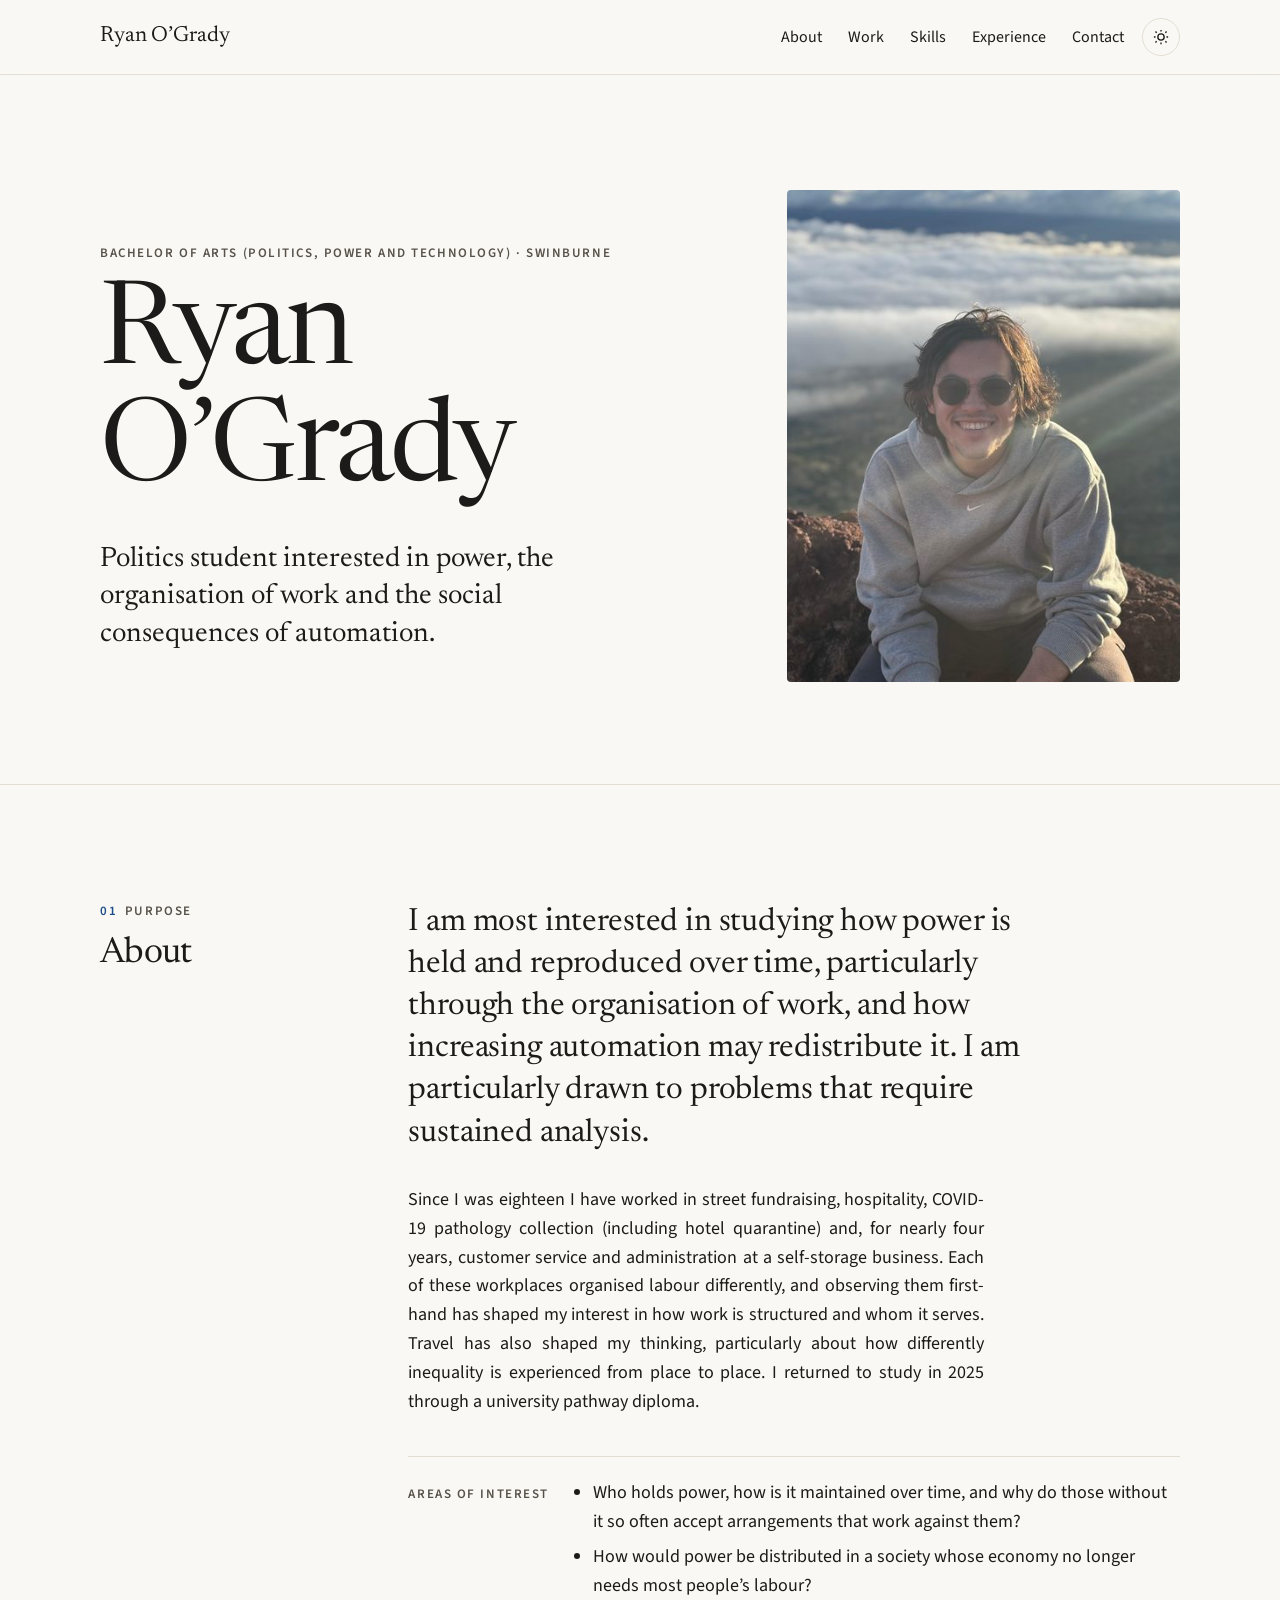
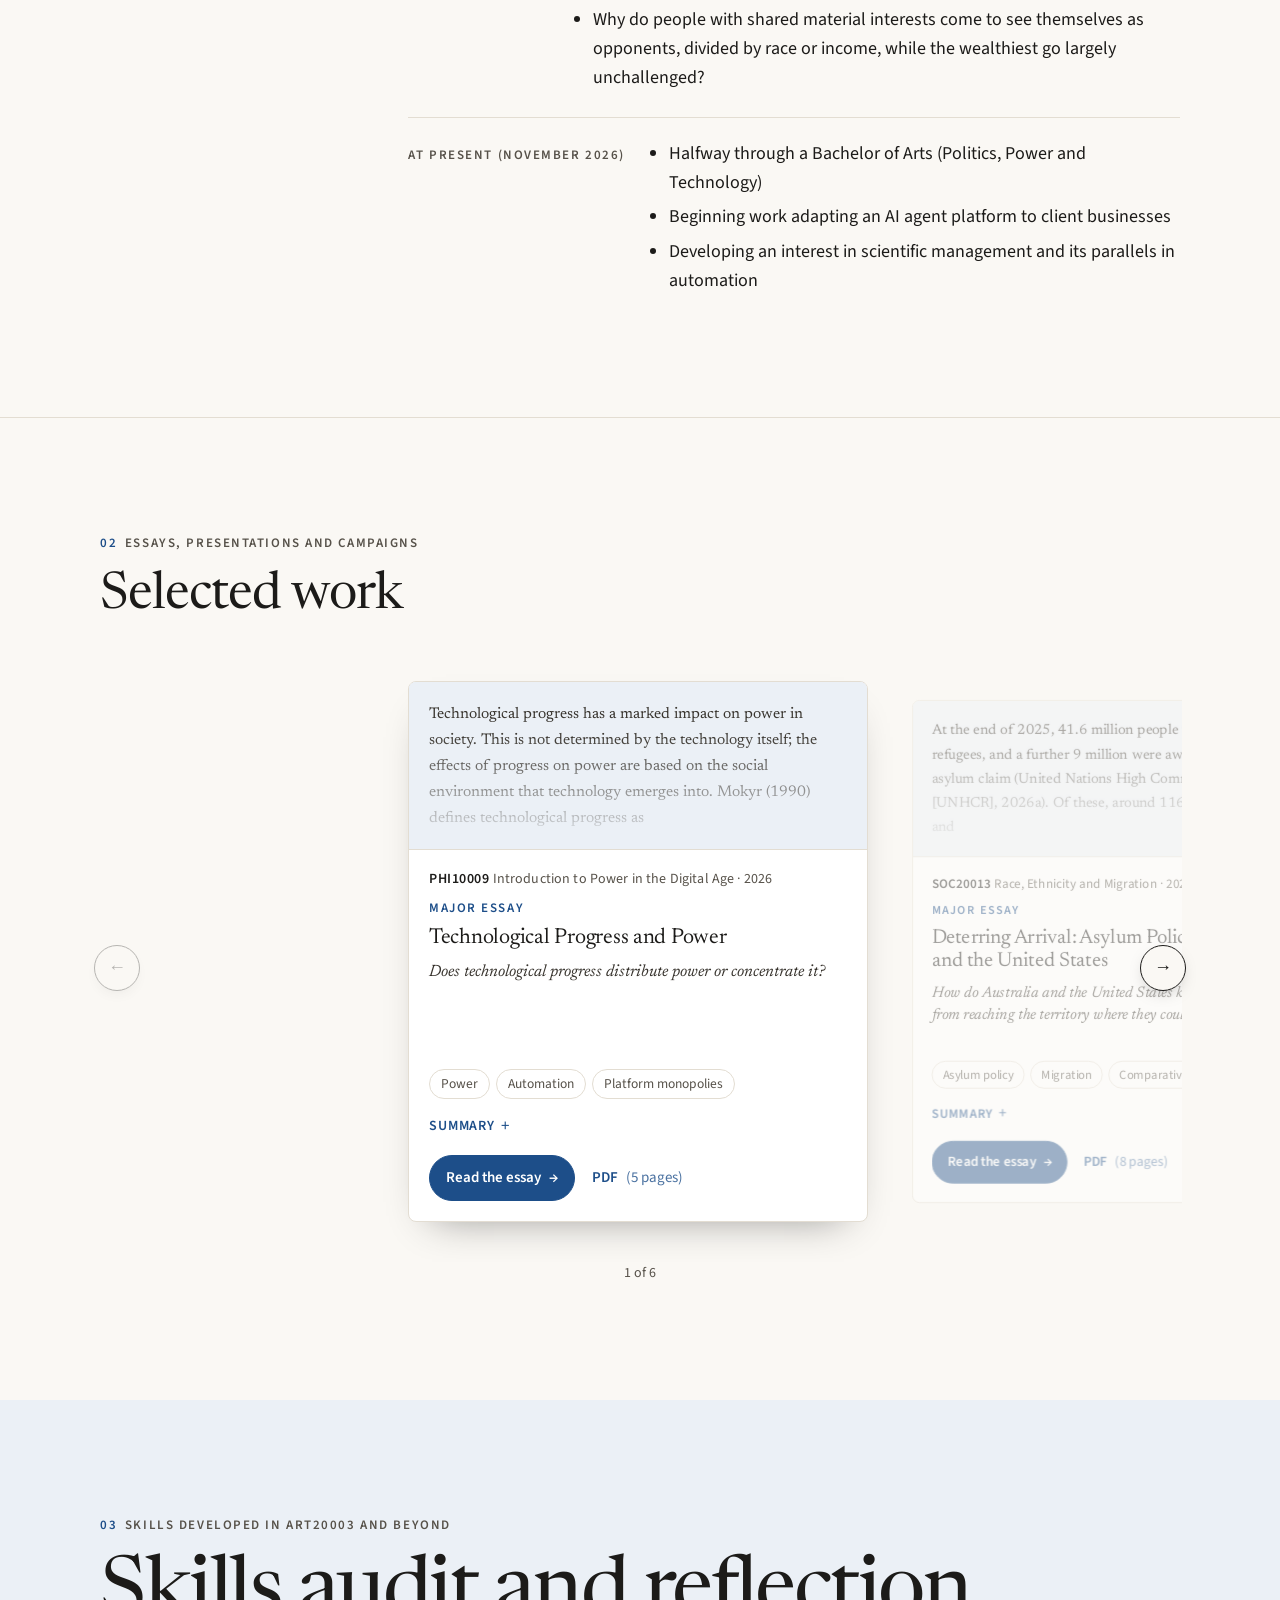
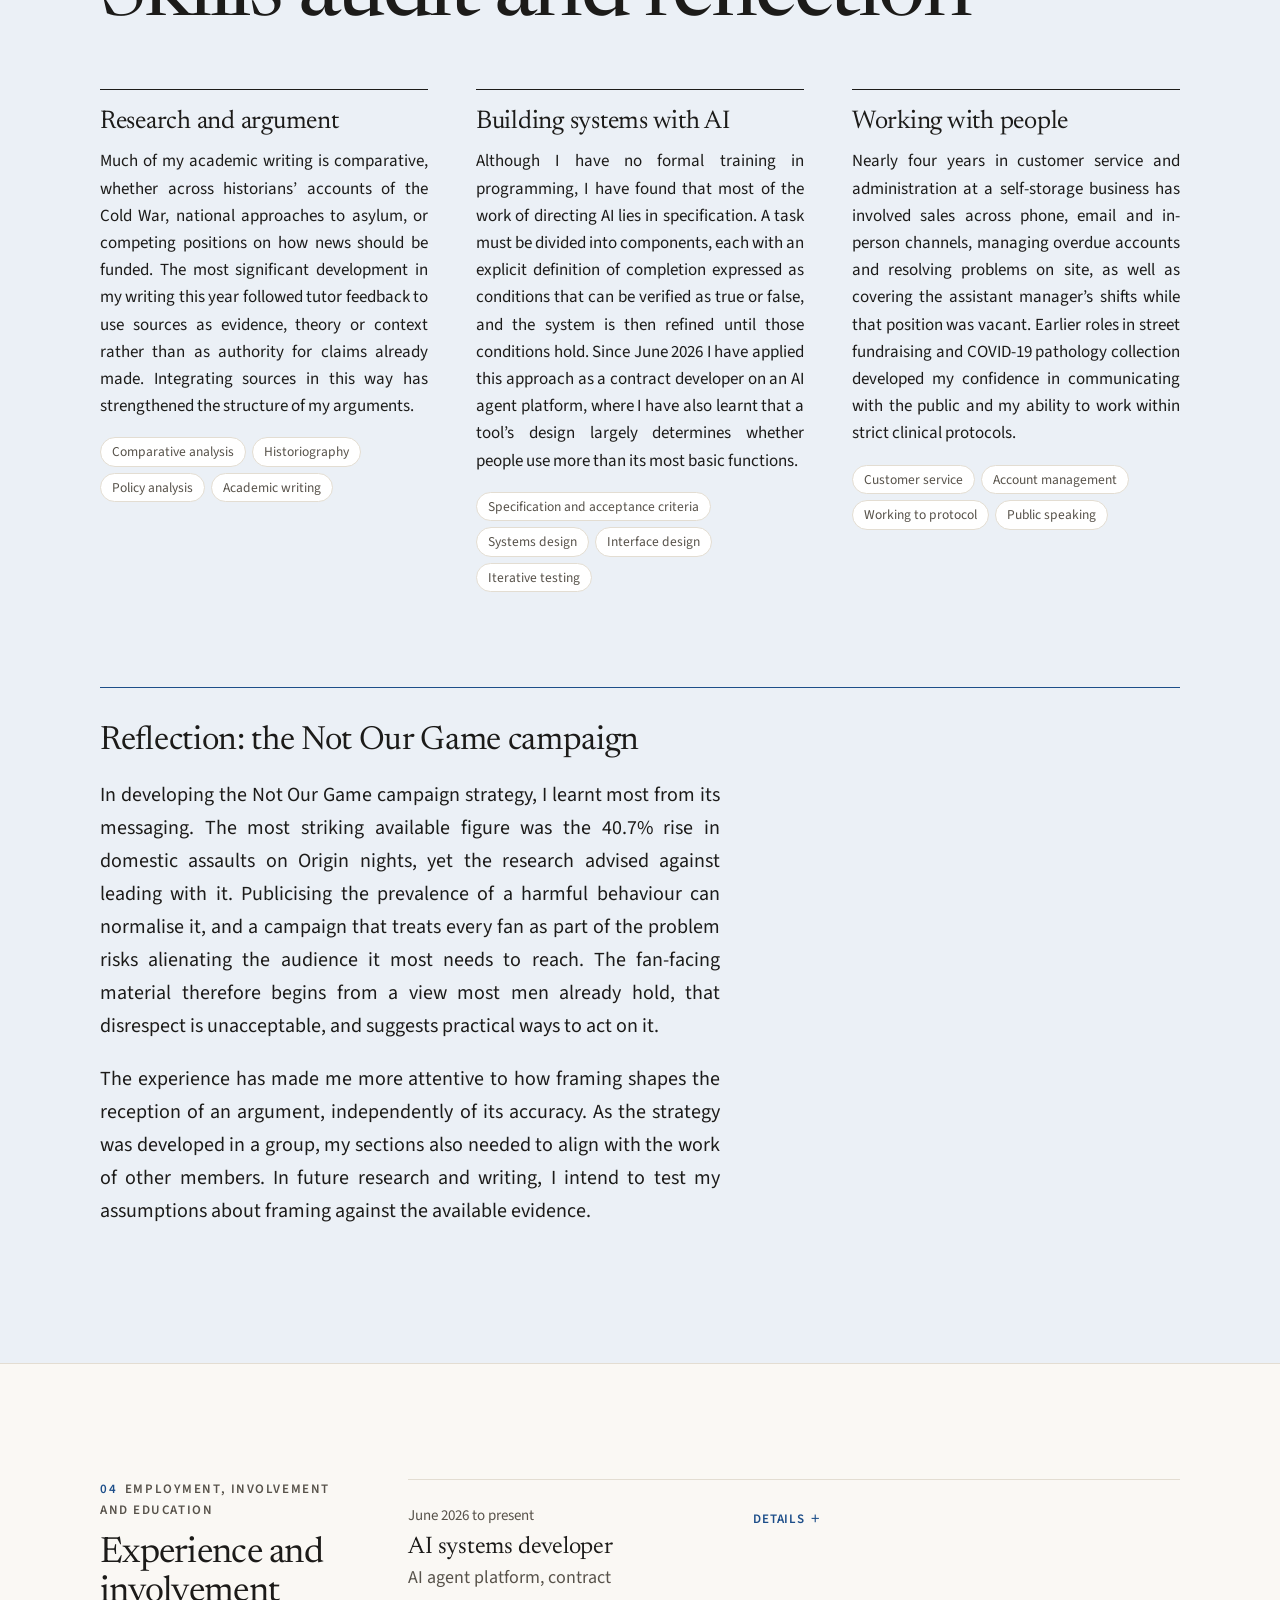
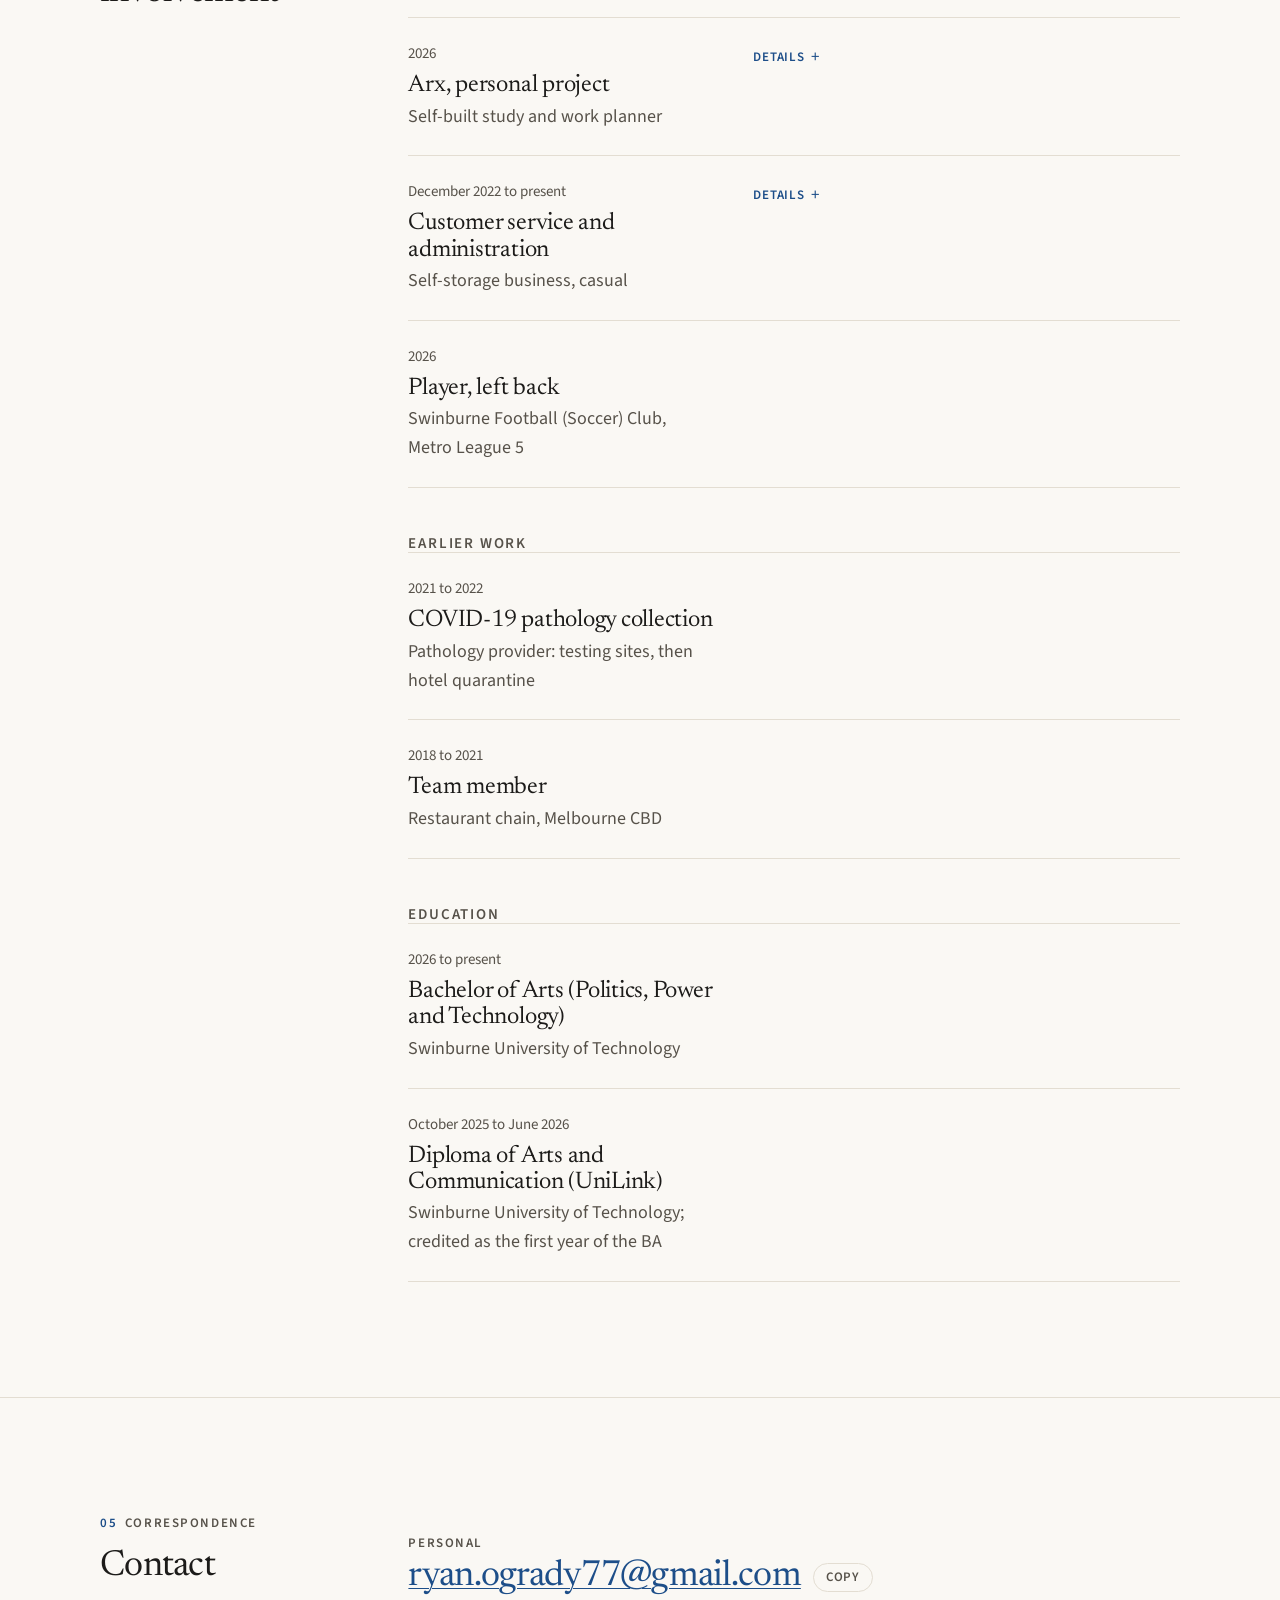
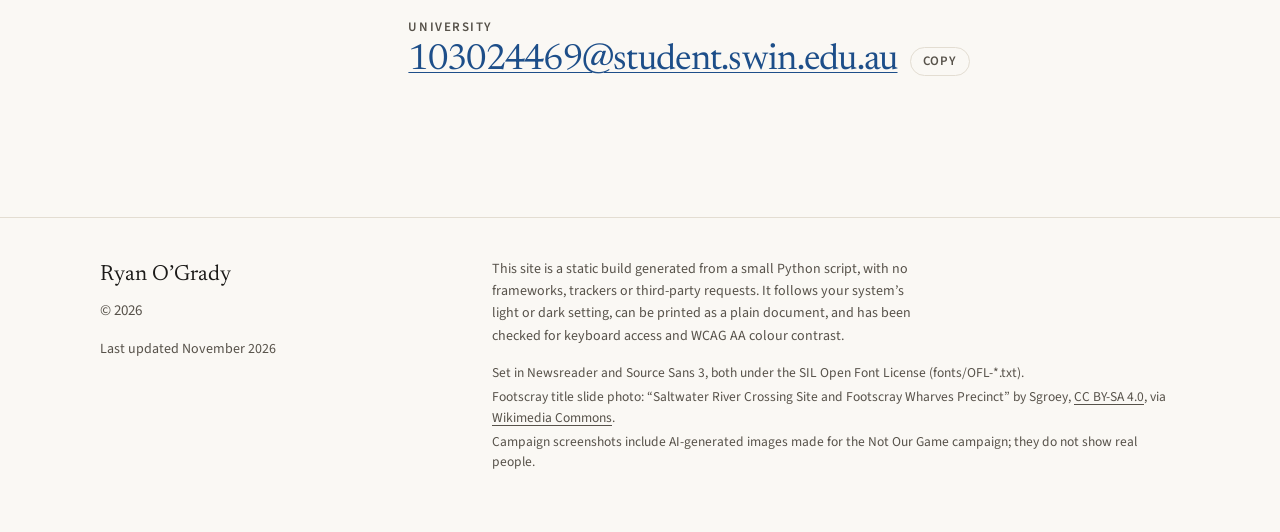
==== commit 5e03a389: "Whole card clickable; tags, Summary and buttons aligned from the card foot; cache-busted assets Co-A" ====
--- a/index.html
+++ b/index.html
@@ -1 +1 @@
-<!doctype html><html lang="en-AU"><head><meta charset="utf-8"><meta name="viewport" content="width=device-width, initial-scale=1"><title>Ryan O’Grady | Bachelor of Arts (Politics, Power and Technology), Swinburne</title><meta name="description" content="Portfolio of Ryan O’Grady, Bachelor of Arts student majoring in Politics, Power and Technology at Swinburne University of Technology."><meta name="theme-color" content="#faf8f4"><meta property="og:type" content="website"><meta property="og:title" content="Ryan O’Grady | Bachelor of Arts (Politics, Power and Technology), Swinburne"><meta property="og:description" content="Portfolio of Ryan O’Grady, Bachelor of Arts student majoring in Politics, Power and Technology at Swinburne University of Technology."><meta property="og:url" content="https://ryanoogrady.netlify.app"><meta property="og:image" content="https://ryanoogrady.netlify.app/og.jpg"><meta property="og:image:width" content="1200"><meta property="og:image:height" content="630"><meta property="og:image:alt" content="Ryan O’Grady: Bachelor of Arts (Politics, Power and Technology) · Swinburne"><meta name="twitter:card" content="summary_large_image"><link rel="icon" href="favicon.svg" type="image/svg+xml"><link rel="preload" href="fonts/newsreader.woff2" as="font" type="font/woff2" crossorigin><link rel="preload" href="fonts/source-sans-3.woff2" as="font" type="font/woff2" crossorigin><link rel="stylesheet" href="style.css"><script>try{var t=localStorage.getItem("theme");if(t)document.documentElement.dataset.theme=t}catch(e){}</script><script src="site.js" defer></script></head><body><a class="skip" href="#main">Skip to content</a><header class="site-head" id="top"><div class="wrap"><a class="brand" href="#top">Ryan O’Grady</a><div class="head-tools"><nav class="nav" aria-label="Main"><ul><li><a href="#about">About</a></li><li><a href="#work">Work</a></li><li><a href="#skills">Skills</a></li><li><a href="#experience">Experience</a></li><li><a href="#contact">Contact</a></li></ul></nav><button class="theme-toggle" type="button" aria-label="Switch to dark theme" hidden><svg class="sun" viewBox="0 0 24 24" fill="none" stroke="currentColor" stroke-width="1.8" aria-hidden="true"><circle cx="12" cy="12" r="4.2"/><path d="M12 2.5v2.2M12 19.3v2.2M4.6 4.6l1.6 1.6M17.8 17.8l1.6 1.6M2.5 12h2.2M19.3 12h2.2M4.6 19.4l1.6-1.6M17.8 6.2l1.6-1.6"/></svg><svg class="moon" viewBox="0 0 24 24" fill="none" stroke="currentColor" stroke-width="1.8" aria-hidden="true"><path d="M20 14.6A8.5 8.5 0 0 1 9.4 4a8.5 8.5 0 1 0 10.6 10.6z"/></svg></button></div></div><div class="progress" aria-hidden="true"></div></header><main id="main"><section class="hero" aria-labelledby="name"><div class="wrap"><div><p class="kicker">Bachelor of Arts (Politics, Power and Technology) · Swinburne</p><h1 id="name">Ryan O’Grady</h1><div class="descriptor"><p>Politics student interested in power, the organisation of work and the social consequences of automation.</p></div></div><figure class="portrait"><img src="images/ryan-portrait-900.jpg" srcset="images/ryan-portrait-450.jpg 450w, images/ryan-portrait-900.jpg 900w" sizes="(max-width:900px) 340px, 33vw" width="900" height="1125" alt="Ryan sitting on a rocky summit above a layer of cloud, smiling." fetchpriority="high" decoding="async"></figure></div></section><section class="sec" id="about" aria-labelledby="about-h"><div class="wrap sec-grid"><div class="sec-label"><p class="kicker"><span class="num">01</span>Purpose</p><h2 id="about-h">About</h2></div><div><p class="lede">I am most interested in studying how power is held and reproduced over time, particularly through the organisation of work, and how increasing automation may redistribute it. I am particularly drawn to problems that require sustained analysis.</p><div class="measure" style="margin-top:28px"><p>Since I was eighteen I have worked in street fundraising, hospitality, COVID-19 pathology collection (including hotel quarantine) and, for nearly four years, customer service and administration at a self-storage business. Each of these workplaces organised labour differently, and observing them first-hand has shaped my interest in how work is structured and whom it serves. Travel has also shaped my thinking, particularly about how differently inequality is experienced from place to place. I returned to study in 2025 through a university pathway diploma.</p></div><div class="exploring"><p class="kicker">Areas of interest</p><div><ul class="points"><li>Who holds power, how is it maintained over time, and why do those without it so often accept arrangements that work against them?</li><li>How would power be distributed in a society whose economy no longer needs most people’s labour?</li><li>Why do people with shared material interests come to see themselves as opponents, divided by race or income, while the wealthiest go largely unchallenged?</li></ul></div></div><div class="exploring"><p class="kicker">At present (November 2026)</p><div><ul class="points"><li>Halfway through a Bachelor of Arts (Politics, Power and Technology)</li><li>Beginning work adapting an AI agent platform to client businesses</li><li>Developing an interest in scientific management and its parallels in automation</li></ul></div></div></div></div></section><section class="sec" id="work" aria-labelledby="work-h"><div class="wrap"><div class="work-head"><div><p class="kicker"><span class="num">02</span>Essays, presentations and campaigns</p><h2 id="work-h">Selected work</h2></div></div><div class="rail-wrap"><button class="rail-btn prev" type="button" aria-label="Previous piece of work" hidden><span aria-hidden="true">&larr;</span></button><div class="rail" role="region" aria-roledescription="carousel" aria-label="Selected work" tabindex="0"><article class="card" aria-roledescription="slide" aria-label="1 of 6"><div class="media"><a href="essay-technological-progress-and-power.html" tabindex="-1" aria-hidden="true"><div class="page-preview"><p>Technological progress has a marked impact on power in society. This is not determined by the technology itself; the effects of progress on power are based on the social environment that technology emerges into. Mokyr (1990) defines technological progress as</p></div></a></div><div class="card-body"><p class="unit"><b>PHI10009</b> Introduction to Power in the Digital Age <span aria-hidden="true">&middot;</span> 2026</p><h3><span class="type">Major essay</span><a class="card-link" href="essay-technological-progress-and-power.html">Technological Progress and Power</a></h3><p class="topic">Does technological progress distribute power or concentrate it?</p><ul class="tags" aria-label="Topics"><li>Power</li><li>Automation</li><li>Platform monopolies</li></ul><details class="more"><summary>Summary</summary><p>Whether progress distributes or concentrates power depends less on the technology than on the social and institutional frameworks into which it emerges. Drawing on Lukes and Clegg, I trace how platform monopolies and a research agenda tilted towards labour-replacing automation concentrate power, and how policy intervention could distribute its gains more widely.</p></details><div class="card-actions"><p class="actions"><a class="btn solid" href="essay-technological-progress-and-power.html">Read the essay <span class="arr" aria-hidden="true">&rarr;</span></a><a class="btn" href="files/ryan-ogrady-technological-progress-and-power.pdf">PDF <span class="btn-note">(5 pages)</span></a></p></div></div></article><article class="card" aria-roledescription="slide" aria-label="2 of 6"><div class="media"><a href="essay-deterring-arrival.html" tabindex="-1" aria-hidden="true"><div class="page-preview"><p>At the end of 2025, 41.6 million people worldwide were refugees, and a further 9 million were awaiting a decision on an asylum claim (United Nations High Commissioner for Refugees [UNHCR], 2026a). Of these, around 116,000 were in Australia and</p></div></a></div><div class="card-body"><p class="unit"><b>SOC20013</b> Race, Ethnicity and Migration <span aria-hidden="true">&middot;</span> 2026</p><h3><span class="type">Major essay</span><a class="card-link" href="essay-deterring-arrival.html">Deterring Arrival: Asylum Policy in Australia and the United States</a></h3><p class="topic">How do Australia and the United States keep asylum seekers from reaching the territory where they could claim protection?</p><ul class="tags" aria-label="Topics"><li>Asylum policy</li><li>Migration</li><li>Comparative policy</li></ul><details class="more"><summary>Summary</summary><p>Both countries have constructed similar architectures of deterrence in response to comparable moral panics. Geography explains most differences in form, offshore detention in Australia and land buffers in the United States. The more significant contrast lies in durability, with Australia’s bipartisan consensus differing from US policy, which shifts between administrations and is contested in the courts.</p></details><div class="card-actions"><p class="actions"><a class="btn solid" href="essay-deterring-arrival.html">Read the essay <span class="arr" aria-hidden="true">&rarr;</span></a><a class="btn" href="files/ryan-ogrady-deterring-arrival-asylum-policy.pdf">PDF <span class="btn-note">(8 pages)</span></a></p></div></div></article><article class="card" aria-roledescription="slide" aria-label="3 of 6"><div class="media"><a href="essay-insulating-news.html" tabindex="-1" aria-hidden="true"><div class="page-preview"><p>In June 2015, Prime Minister Tony Abbott asked the ABC "whose side are you on?" after its program Q&amp;A allowed a former terrorism suspect to ask a question from the studio audience (Davidson, 2015, para. 3). The question implies that</p></div></a></div><div class="card-body"><p class="unit"><b>HIS10006</b> Propaganda: A History of Media and Politics <span aria-hidden="true">&middot;</span> 2026</p><h3><span class="type">Major essay</span><a class="card-link" href="essay-insulating-news.html">Insulating News from the Market and the State</a></h3><p class="topic">Should news and information, as public goods, be quarantined from the commercial market, and would that make them independent?</p><ul class="tags" aria-label="Topics"><li>Media policy</li><li>Public goods</li><li>Public broadcasting</li></ul><details class="more"><summary>Summary</summary><p>I argue that news is only partly a public good, and that quarantining it from the market would not secure its independence. Cases from the Chicago press in 1918 to Poland’s public broadcaster in 2021 suggest that removing the market leaves control with the state. News should instead be insulated from both, through regulatory protection and secure funding.</p></details><div class="card-actions"><p class="actions"><a class="btn solid" href="essay-insulating-news.html">Read the essay <span class="arr" aria-hidden="true">&rarr;</span></a><a class="btn" href="files/ryan-ogrady-insulating-news.pdf">PDF <span class="btn-note">(7 pages)</span></a></p></div></div></article><article class="card" aria-roledescription="slide" aria-label="4 of 6"><div class="media fit"><a href="files/ryan-ogrady-footscray-presentation-slides.pdf" tabindex="-1" aria-hidden="true"><img src="images/footscray-final-p1-960.jpg" srcset="images/footscray-final-p1-480.jpg 480w, images/footscray-final-p1-960.jpg 960w" sizes="(max-width:700px) 92vw, 400px" width="960" height="540" alt="Title slide, ‘Migrant Settlement and Gentrification in Footscray’, over a photo of apartment towers beside the river at Footscray." loading="lazy" decoding="async"></a></div><div class="card-body"><p class="unit"><b>SOC20013</b> Race, Ethnicity and Migration <span aria-hidden="true">&middot;</span> 2026</p><h3><span class="type">Tutorial presentation</span><a class="card-link" href="files/ryan-ogrady-footscray-presentation-slides.pdf">Migrant Settlement and Gentrification in Footscray</a></h3><p class="topic">What happens to a migrant gateway suburb when urban renewal and gentrification arrive?</p><ul class="tags" aria-label="Topics"><li>Migration</li><li>Housing</li><li>Urban renewal</li><li>Melbourne</li></ul><details class="more"><summary>Summary</summary><p>Footscray has served as a gateway suburb for successive waves of migrants, but government-led renewal and rents rising faster than in the outer west are eroding that role; the Ethiopian and Somali communities now live mostly in Wyndham, Brimbank and Hume. I recommend affordable housing beyond key workers, secure leases for migrant traders and settlement services where new arrivals now live.</p></details><div class="card-actions"><p class="actions"><a class="btn" href="files/ryan-ogrady-footscray-presentation-slides.pdf">View the slides <span class="btn-note">(PDF, 14 pages)</span></a></p></div></div></article><article class="card" aria-roledescription="slide" aria-label="5 of 6"><div class="media"><a href="essay-cold-war.html" tabindex="-1" aria-hidden="true"><div class="page-preview"><p>For more than forty years after the Second World War, the United States and the Soviet Union were locked in the Cold War, a struggle described by Hobsbawm (1995) as “a Third World War, though a very peculiar one” (p.</p></div></a></div><div class="card-body"><p class="unit"><b>HIS10003</b> Global History <span aria-hidden="true">&middot;</span> 2026</p><h3><span class="type">Term essay</span><a class="card-link" href="essay-cold-war.html">Three vantage points of the Cold War: Hobsbawm, Gaddis, and Jervis</a></h3><p class="topic">Why do three major accounts of the Cold War, written before, shortly after and a decade after the Soviet collapse, reach different conclusions?</p><ul class="tags" aria-label="Topics"><li>Cold War</li><li>International relations</li><li>Historiography</li></ul><details class="more"><summary>Summary</summary><p>The period in which Hobsbawm, Gaddis and Jervis each wrote, the information available to them and their theoretical frameworks all shaped their accounts. They largely agree on the observable features of the conflict, diverge on what drove the superpower rivalry, and converge, by different routes, on the Soviet role in ending it.</p></details><div class="card-actions"><p class="actions"><a class="btn solid" href="essay-cold-war.html">Read the essay <span class="arr" aria-hidden="true">&rarr;</span></a><a class="btn" href="files/ryan-ogrady-cold-war-three-vantage-points.pdf">PDF <span class="btn-note">(7 pages)</span></a></p></div></div></article><article class="card" aria-roledescription="slide" aria-label="6 of 6"><div class="media"><a href="not-our-game.html" tabindex="-1" aria-hidden="true"><img src="images/campaign-home-desktop-960.jpg" srcset="images/campaign-home-desktop-480.jpg 480w, images/campaign-home-desktop-960.jpg 960w" sizes="(max-width:700px) 92vw, 400px" width="960" height="533" alt="Home page of the Not Our Game campaign website, headed ‘Love the game. Respect everyone.’ over an AI-generated image of four fans watching a game at home." loading="lazy" decoding="async"></a></div><div class="card-body"><p class="unit"><b>ART20003</b> Skills and Strategies for Social Change <span aria-hidden="true">&middot;</span> 2026</p><h3><span class="type">Group campaign strategy</span><a class="card-link" href="not-our-game.html">Not Our Game</a></h3><p class="topic">How might State of Origin broadcasts be used to prevent domestic and family violence without positioning fans as the problem?</p><ul class="tags" aria-label="Topics"><li>Social campaign</li><li>Domestic and family violence</li><li>Messaging</li></ul><details class="more"><summary>Summary</summary><p>Not Our Game is a campaign strategy addressing domestic and family violence associated with State of Origin, during which recorded domestic assaults in New South Wales rise by 40.7%. The campaign asks the NRL and its broadcasters to include prevention messaging and support-service information in the 2027 Origin broadcasts. I developed the campaign website and wrote the report’s messaging and artefact sections.</p></details><div class="card-actions"><p class="actions"><a class="btn" href="not-our-game.html">Read about the project <span class="arr" aria-hidden="true">&rarr;</span></a><a class="btn" href="https://not-our-game.netlify.app">Visit the live campaign site <span class="arr" aria-hidden="true">&#8599;</span></a></p></div></div></article></div><button class="rail-btn next" type="button" aria-label="Next piece of work" hidden><span aria-hidden="true">&rarr;</span></button></div><p class="rail-count" aria-live="polite" hidden>1 of 6</p></div></section><section class="sec skills" id="skills" aria-labelledby="skills-h"><div class="wrap"><p class="kicker"><span class="num">03</span>Skills developed in ART20003 and beyond</p><h2 id="skills-h">Skills audit and reflection</h2><div class="skill-groups"><article class="skill-group"><h3>Research and argument</h3><p>Much of my academic writing is comparative, whether across historians’ accounts of the Cold War, national approaches to asylum, or competing positions on how news should be funded. The most significant development in my writing this year followed tutor feedback to use sources as evidence, theory or context rather than as authority for claims already made. Integrating sources in this way has strengthened the structure of my arguments.</p><ul class="tags" aria-label="Skills"><li>Comparative analysis</li><li>Historiography</li><li>Policy analysis</li><li>Academic writing</li></ul></article><article class="skill-group"><h3>Building systems with AI</h3><p>Although I have no formal training in programming, I have found that most of the work of directing AI lies in specification. A task must be divided into components, each with an explicit definition of completion expressed as conditions that can be verified as true or false, and the system is then refined until those conditions hold. Since June 2026 I have applied this approach as a contract developer on an AI agent platform, where I have also learnt that a tool’s design largely determines whether people use more than its most basic functions.</p><ul class="tags" aria-label="Skills"><li>Specification and acceptance criteria</li><li>Systems design</li><li>Interface design</li><li>Iterative testing</li></ul></article><article class="skill-group"><h3>Working with people</h3><p>Nearly four years in customer service and administration at a self-storage business has involved sales across phone, email and in-person channels, managing overdue accounts and resolving problems on site, as well as covering the assistant manager’s shifts while that position was vacant. Earlier roles in street fundraising and COVID-19 pathology collection developed my confidence in communicating with the public and my ability to work within strict clinical protocols.</p><ul class="tags" aria-label="Skills"><li>Customer service</li><li>Account management</li><li>Working to protocol</li><li>Public speaking</li></ul></article></div><div class="skills-body"><div class="audit"><h3 class="reflect-h">Reflection: the Not Our Game campaign</h3><p>In developing the Not Our Game campaign strategy, I learnt most from its messaging. The most striking available figure was the 40.7% rise in domestic assaults on Origin nights, yet the research advised against leading with it. Publicising the prevalence of a harmful behaviour can normalise it, and a campaign that treats every fan as part of the problem risks alienating the audience it most needs to reach. The fan-facing material therefore begins from a view most men already hold, that disrespect is unacceptable, and suggests practical ways to act on it.</p><p>The experience has made me more attentive to how framing shapes the reception of an argument, independently of its accuracy. As the strategy was developed in a group, my sections also needed to align with the work of other members. In future research and writing, I intend to test my assumptions about framing against the available evidence.</p></div><div></div></div></div></section><section class="sec" id="experience" aria-labelledby="xp-h"><div class="wrap sec-grid"><div class="sec-label"><p class="kicker"><span class="num">04</span>Employment, involvement and education</p><h2 id="xp-h">Experience and involvement</h2></div><div><ul class="xp"><li><div class="dates">June 2026 to present</div><div><h3>AI systems developer</h3><p class="org">AI agent platform, contract</p></div><div class="text"><details class="more"><summary>Details</summary><p>Contributions include an independent review agent that checks proposed code changes against the existing codebase, suggests fixes and re-reviews them until they pass; a ‘factory floor’ view that shows the status of every agent at a glance, with an assistant agent that summarises activity on request; and an orchestration mode that divides a plan into tickets for separate agents and assembles their output. Each feature was tested in a separate development deployment. I am now beginning work adapting the platform to the needs of client businesses.</p></details></div></li><li><div class="dates">2026</div><div><h3>Arx, personal project</h3><p class="org">Self-built study and work planner</p></div><div class="text"><details class="more"><summary>Details</summary><p>A self-built study planner that synchronised university deadlines from Canvas and scheduled work backwards from each due date; the project that led to my development work.</p></details></div></li><li><div class="dates">December 2022 to present</div><div><h3>Customer service and administration</h3><p class="org">Self-storage business, casual</p></div><div class="text"><details class="more"><summary>Details</summary><p>Sales across phone, email and in-person channels, management of overdue accounts and resolution of on-site issues, including covering the assistant manager’s shifts while the position was vacant.</p></details></div></li><li><div class="dates">2026</div><div><h3>Player, left back</h3><p class="org">Swinburne Football (Soccer) Club, Metro League 5</p></div><div class="text"></div></li></ul><h3 class="xp-sub">Earlier work</h3><ul class="xp"><li><div class="dates">2021 to 2022</div><div><h3>COVID-19 pathology collection</h3><p class="org">Pathology provider: testing sites, then hotel quarantine</p></div><div class="text"></div></li><li><div class="dates">2018 to 2021</div><div><h3>Team member</h3><p class="org">Restaurant chain, Melbourne CBD</p></div><div class="text"></div></li></ul><h3 class="xp-sub">Education</h3><ul class="xp"><li><div class="dates">2026 to present</div><div><h3>Bachelor of Arts (Politics, Power and Technology)</h3><p class="org">Swinburne University of Technology</p></div><div class="text"></div></li><li><div class="dates">October 2025 to June 2026</div><div><h3>Diploma of Arts and Communication (UniLink)</h3><p class="org">Swinburne University of Technology; credited as the first year of the BA</p></div><div class="text"></div></li></ul></div></div></section><section class="sec contact" id="contact" aria-labelledby="contact-h"><div class="wrap sec-grid"><div class="sec-label"><p class="kicker"><span class="num">05</span>Correspondence</p><h2 id="contact-h">Contact</h2></div><div><div style="margin-top:20px"><p class="email-row"><span class="email-label">Personal</span><span class="email-line"><a class="big" href="mailto:ryan.ogrady77@gmail.com">ryan.ogrady77@gmail.com</a><button class="copy" type="button" data-copy="ryan.ogrady77@gmail.com" aria-label="Copy personal email address" hidden>Copy</button></span></p><p class="email-row"><span class="email-label">University</span><span class="email-line"><a class="big" href="mailto:103024469@student.swin.edu.au">103024469@student.swin.edu.au</a><button class="copy" type="button" data-copy="103024469@student.swin.edu.au" aria-label="Copy university email address" hidden>Copy</button></span></p><span class="sr-only" aria-live="polite" id="live"></span></div></div></div></section></main><footer class="site-foot"><div class="wrap"><div><p class="name">Ryan O’Grady</p><p>&copy; 2026</p><p class="updated">Last updated November 2026</p></div><div><p class="colophon">This site is a static build generated from a small Python script, with no frameworks, trackers or third-party requests. It follows your system’s light or dark setting, can be printed as a plain document, and has been checked for keyboard access and WCAG AA colour contrast.</p><ul class="credits"><li>Set in Newsreader and Source Sans 3, both under the SIL Open Font License (fonts/OFL-*.txt).</li><li>Footscray title slide photo: “Saltwater River Crossing Site and Footscray Wharves Precinct” by Sgroey, <a href="https://creativecommons.org/licenses/by-sa/4.0/">CC BY-SA 4.0</a>, via <a href="https://commons.wikimedia.org/wiki/File:Saltwater_River_Crossing_Site_and_Footscray_Wharves_Precinct.jpg">Wikimedia Commons</a>.</li><li>Campaign screenshots include AI-generated images made for the Not Our Game campaign; they do not show real people.</li></ul></div></div></footer></body></html>+<!doctype html><html lang="en-AU"><head><meta charset="utf-8"><meta name="viewport" content="width=device-width, initial-scale=1"><title>Ryan O’Grady | Bachelor of Arts (Politics, Power and Technology), Swinburne</title><meta name="description" content="Portfolio of Ryan O’Grady, Bachelor of Arts student majoring in Politics, Power and Technology at Swinburne University of Technology."><meta name="theme-color" content="#faf8f4"><meta property="og:type" content="website"><meta property="og:title" content="Ryan O’Grady | Bachelor of Arts (Politics, Power and Technology), Swinburne"><meta property="og:description" content="Portfolio of Ryan O’Grady, Bachelor of Arts student majoring in Politics, Power and Technology at Swinburne University of Technology."><meta property="og:url" content="https://ryanoogrady.netlify.app"><meta property="og:image" content="https://ryanoogrady.netlify.app/og.jpg"><meta property="og:image:width" content="1200"><meta property="og:image:height" content="630"><meta property="og:image:alt" content="Ryan O’Grady: Bachelor of Arts (Politics, Power and Technology) · Swinburne"><meta name="twitter:card" content="summary_large_image"><link rel="icon" href="favicon.svg" type="image/svg+xml"><link rel="preload" href="fonts/newsreader.woff2" as="font" type="font/woff2" crossorigin><link rel="preload" href="fonts/source-sans-3.woff2" as="font" type="font/woff2" crossorigin><link rel="stylesheet" href="style.css?v=d685910b78"><script>try{var t=localStorage.getItem("theme");if(t)document.documentElement.dataset.theme=t}catch(e){}</script><script src="site.js?v=d685910b78" defer></script></head><body><a class="skip" href="#main">Skip to content</a><header class="site-head" id="top"><div class="wrap"><a class="brand" href="#top">Ryan O’Grady</a><div class="head-tools"><nav class="nav" aria-label="Main"><ul><li><a href="#about">About</a></li><li><a href="#work">Work</a></li><li><a href="#skills">Skills</a></li><li><a href="#experience">Experience</a></li><li><a href="#contact">Contact</a></li></ul></nav><button class="theme-toggle" type="button" aria-label="Switch to dark theme" hidden><svg class="sun" viewBox="0 0 24 24" fill="none" stroke="currentColor" stroke-width="1.8" aria-hidden="true"><circle cx="12" cy="12" r="4.2"/><path d="M12 2.5v2.2M12 19.3v2.2M4.6 4.6l1.6 1.6M17.8 17.8l1.6 1.6M2.5 12h2.2M19.3 12h2.2M4.6 19.4l1.6-1.6M17.8 6.2l1.6-1.6"/></svg><svg class="moon" viewBox="0 0 24 24" fill="none" stroke="currentColor" stroke-width="1.8" aria-hidden="true"><path d="M20 14.6A8.5 8.5 0 0 1 9.4 4a8.5 8.5 0 1 0 10.6 10.6z"/></svg></button></div></div><div class="progress" aria-hidden="true"></div></header><main id="main"><section class="hero" aria-labelledby="name"><div class="wrap"><div><p class="kicker">Bachelor of Arts (Politics, Power and Technology) · Swinburne</p><h1 id="name">Ryan O’Grady</h1><div class="descriptor"><p>Politics student interested in power, the organisation of work and the social consequences of automation.</p></div></div><figure class="portrait"><img src="images/ryan-portrait-900.jpg" srcset="images/ryan-portrait-450.jpg 450w, images/ryan-portrait-900.jpg 900w" sizes="(max-width:900px) 340px, 33vw" width="900" height="1125" alt="Ryan sitting on a rocky summit above a layer of cloud, smiling." fetchpriority="high" decoding="async"></figure></div></section><section class="sec" id="about" aria-labelledby="about-h"><div class="wrap sec-grid"><div class="sec-label"><p class="kicker"><span class="num">01</span>Purpose</p><h2 id="about-h">About</h2></div><div><p class="lede">I am most interested in studying how power is held and reproduced over time, particularly through the organisation of work, and how increasing automation may redistribute it. I am particularly drawn to problems that require sustained analysis.</p><div class="measure" style="margin-top:28px"><p>Since I was eighteen I have worked in street fundraising, hospitality, COVID-19 pathology collection (including hotel quarantine) and, for nearly four years, customer service and administration at a self-storage business. Each of these workplaces organised labour differently, and observing them first-hand has shaped my interest in how work is structured and whom it serves. Travel has also shaped my thinking, particularly about how differently inequality is experienced from place to place. I returned to study in 2025 through a university pathway diploma.</p></div><div class="exploring"><p class="kicker">Areas of interest</p><div><ul class="points"><li>Who holds power, how is it maintained over time, and why do those without it so often accept arrangements that work against them?</li><li>How would power be distributed in a society whose economy no longer needs most people’s labour?</li><li>Why do people with shared material interests come to see themselves as opponents, divided by race or income, while the wealthiest go largely unchallenged?</li></ul></div></div><div class="exploring"><p class="kicker">At present (November 2026)</p><div><ul class="points"><li>Halfway through a Bachelor of Arts (Politics, Power and Technology)</li><li>Beginning work adapting an AI agent platform to client businesses</li><li>Developing an interest in scientific management and its parallels in automation</li></ul></div></div></div></div></section><section class="sec" id="work" aria-labelledby="work-h"><div class="wrap"><div class="work-head"><div><p class="kicker"><span class="num">02</span>Essays, presentations and campaigns</p><h2 id="work-h">Selected work</h2></div></div><div class="rail-wrap"><button class="rail-btn prev" type="button" aria-label="Previous piece of work" hidden><span aria-hidden="true">&larr;</span></button><div class="rail" role="region" aria-roledescription="carousel" aria-label="Selected work" tabindex="0"><article class="card" aria-roledescription="slide" aria-label="1 of 6"><div class="media"><div class="page-preview"><p>Technological progress has a marked impact on power in society. This is not determined by the technology itself; the effects of progress on power are based on the social environment that technology emerges into. Mokyr (1990) defines technological progress as</p></div></div><div class="card-body"><p class="unit"><b>PHI10009</b> Introduction to Power in the Digital Age <span aria-hidden="true">&middot;</span> 2026</p><h3><span class="type">Major essay</span><a class="card-link" href="essay-technological-progress-and-power.html">Technological Progress and Power</a></h3><p class="topic">Does technological progress distribute power or concentrate it?</p><div class="card-foot"><ul class="tags" aria-label="Topics"><li>Power</li><li>Automation</li><li>Platform monopolies</li></ul><details class="more"><summary>Summary</summary><p>Whether progress distributes or concentrates power depends less on the technology than on the social and institutional frameworks into which it emerges. Drawing on Lukes and Clegg, I trace how platform monopolies and a research agenda tilted towards labour-replacing automation concentrate power, and how policy intervention could distribute its gains more widely.</p></details><div class="card-actions"><p class="actions"><a class="btn solid" href="essay-technological-progress-and-power.html">Read the essay <span class="arr" aria-hidden="true">&rarr;</span></a><a class="btn" href="files/ryan-ogrady-technological-progress-and-power.pdf">PDF <span class="btn-note">(5 pages)</span></a></p></div></div></div></article><article class="card" aria-roledescription="slide" aria-label="2 of 6"><div class="media"><div class="page-preview"><p>At the end of 2025, 41.6 million people worldwide were refugees, and a further 9 million were awaiting a decision on an asylum claim (United Nations High Commissioner for Refugees [UNHCR], 2026a). Of these, around 116,000 were in Australia and</p></div></div><div class="card-body"><p class="unit"><b>SOC20013</b> Race, Ethnicity and Migration <span aria-hidden="true">&middot;</span> 2026</p><h3><span class="type">Major essay</span><a class="card-link" href="essay-deterring-arrival.html">Deterring Arrival: Asylum Policy in Australia and the United States</a></h3><p class="topic">How do Australia and the United States keep asylum seekers from reaching the territory where they could claim protection?</p><div class="card-foot"><ul class="tags" aria-label="Topics"><li>Asylum policy</li><li>Migration</li><li>Comparative policy</li></ul><details class="more"><summary>Summary</summary><p>Both countries have constructed similar architectures of deterrence in response to comparable moral panics. Geography explains most differences in form, offshore detention in Australia and land buffers in the United States. The more significant contrast lies in durability, with Australia’s bipartisan consensus differing from US policy, which shifts between administrations and is contested in the courts.</p></details><div class="card-actions"><p class="actions"><a class="btn solid" href="essay-deterring-arrival.html">Read the essay <span class="arr" aria-hidden="true">&rarr;</span></a><a class="btn" href="files/ryan-ogrady-deterring-arrival-asylum-policy.pdf">PDF <span class="btn-note">(8 pages)</span></a></p></div></div></div></article><article class="card" aria-roledescription="slide" aria-label="3 of 6"><div class="media"><div class="page-preview"><p>In June 2015, Prime Minister Tony Abbott asked the ABC "whose side are you on?" after its program Q&amp;A allowed a former terrorism suspect to ask a question from the studio audience (Davidson, 2015, para. 3). The question implies that</p></div></div><div class="card-body"><p class="unit"><b>HIS10006</b> Propaganda: A History of Media and Politics <span aria-hidden="true">&middot;</span> 2026</p><h3><span class="type">Major essay</span><a class="card-link" href="essay-insulating-news.html">Insulating News from the Market and the State</a></h3><p class="topic">Should news and information, as public goods, be quarantined from the commercial market, and would that make them independent?</p><div class="card-foot"><ul class="tags" aria-label="Topics"><li>Media policy</li><li>Public goods</li><li>Public broadcasting</li></ul><details class="more"><summary>Summary</summary><p>I argue that news is only partly a public good, and that quarantining it from the market would not secure its independence. Cases from the Chicago press in 1918 to Poland’s public broadcaster in 2021 suggest that removing the market leaves control with the state. News should instead be insulated from both, through regulatory protection and secure funding.</p></details><div class="card-actions"><p class="actions"><a class="btn solid" href="essay-insulating-news.html">Read the essay <span class="arr" aria-hidden="true">&rarr;</span></a><a class="btn" href="files/ryan-ogrady-insulating-news.pdf">PDF <span class="btn-note">(7 pages)</span></a></p></div></div></div></article><article class="card" aria-roledescription="slide" aria-label="4 of 6"><div class="media fit"><img src="images/footscray-final-p1-960.jpg" srcset="images/footscray-final-p1-480.jpg 480w, images/footscray-final-p1-960.jpg 960w" sizes="(max-width:700px) 92vw, 400px" width="960" height="540" alt="Title slide, ‘Migrant Settlement and Gentrification in Footscray’, over a photo of apartment towers beside the river at Footscray." loading="lazy" decoding="async"></div><div class="card-body"><p class="unit"><b>SOC20013</b> Race, Ethnicity and Migration <span aria-hidden="true">&middot;</span> 2026</p><h3><span class="type">Tutorial presentation</span><a class="card-link" href="files/ryan-ogrady-footscray-presentation-slides.pdf">Migrant Settlement and Gentrification in Footscray</a></h3><p class="topic">What happens to a migrant gateway suburb when urban renewal and gentrification arrive?</p><div class="card-foot"><ul class="tags" aria-label="Topics"><li>Migration</li><li>Housing</li><li>Urban renewal</li><li>Melbourne</li></ul><details class="more"><summary>Summary</summary><p>Footscray has served as a gateway suburb for successive waves of migrants, but government-led renewal and rents rising faster than in the outer west are eroding that role; the Ethiopian and Somali communities now live mostly in Wyndham, Brimbank and Hume. I recommend affordable housing beyond key workers, secure leases for migrant traders and settlement services where new arrivals now live.</p></details><div class="card-actions"><p class="actions"><a class="btn" href="files/ryan-ogrady-footscray-presentation-slides.pdf">View the slides <span class="btn-note">(PDF, 14 pages)</span></a></p></div></div></div></article><article class="card" aria-roledescription="slide" aria-label="5 of 6"><div class="media"><div class="page-preview"><p>For more than forty years after the Second World War, the United States and the Soviet Union were locked in the Cold War, a struggle described by Hobsbawm (1995) as “a Third World War, though a very peculiar one” (p.</p></div></div><div class="card-body"><p class="unit"><b>HIS10003</b> Global History <span aria-hidden="true">&middot;</span> 2026</p><h3><span class="type">Term essay</span><a class="card-link" href="essay-cold-war.html">Three vantage points of the Cold War: Hobsbawm, Gaddis, and Jervis</a></h3><p class="topic">Why do three major accounts of the Cold War, written before, shortly after and a decade after the Soviet collapse, reach different conclusions?</p><div class="card-foot"><ul class="tags" aria-label="Topics"><li>Cold War</li><li>International relations</li><li>Historiography</li></ul><details class="more"><summary>Summary</summary><p>The period in which Hobsbawm, Gaddis and Jervis each wrote, the information available to them and their theoretical frameworks all shaped their accounts. They largely agree on the observable features of the conflict, diverge on what drove the superpower rivalry, and converge, by different routes, on the Soviet role in ending it.</p></details><div class="card-actions"><p class="actions"><a class="btn solid" href="essay-cold-war.html">Read the essay <span class="arr" aria-hidden="true">&rarr;</span></a><a class="btn" href="files/ryan-ogrady-cold-war-three-vantage-points.pdf">PDF <span class="btn-note">(7 pages)</span></a></p></div></div></div></article><article class="card" aria-roledescription="slide" aria-label="6 of 6"><div class="media"><img src="images/campaign-home-desktop-960.jpg" srcset="images/campaign-home-desktop-480.jpg 480w, images/campaign-home-desktop-960.jpg 960w" sizes="(max-width:700px) 92vw, 400px" width="960" height="533" alt="Home page of the Not Our Game campaign website, headed ‘Love the game. Respect everyone.’ over an AI-generated image of four fans watching a game at home." loading="lazy" decoding="async"></div><div class="card-body"><p class="unit"><b>ART20003</b> Skills and Strategies for Social Change <span aria-hidden="true">&middot;</span> 2026</p><h3><span class="type">Group campaign strategy</span><a class="card-link" href="not-our-game.html">Not Our Game</a></h3><p class="topic">How might State of Origin broadcasts be used to prevent domestic and family violence without positioning fans as the problem?</p><div class="card-foot"><ul class="tags" aria-label="Topics"><li>Social campaign</li><li>Domestic and family violence</li><li>Messaging</li></ul><details class="more"><summary>Summary</summary><p>Not Our Game is a campaign strategy addressing domestic and family violence associated with State of Origin, during which recorded domestic assaults in New South Wales rise by 40.7%. The campaign asks the NRL and its broadcasters to include prevention messaging and support-service information in the 2027 Origin broadcasts. I developed the campaign website and wrote the report’s messaging and artefact sections.</p></details><div class="card-actions"><p class="actions"><a class="btn" href="not-our-game.html">Read about the project <span class="arr" aria-hidden="true">&rarr;</span></a><a class="btn" href="https://not-our-game.netlify.app">Visit the live campaign site <span class="arr" aria-hidden="true">&#8599;</span></a></p></div></div></div></article></div><button class="rail-btn next" type="button" aria-label="Next piece of work" hidden><span aria-hidden="true">&rarr;</span></button></div><p class="rail-count" aria-live="polite" hidden>1 of 6</p></div></section><section class="sec skills" id="skills" aria-labelledby="skills-h"><div class="wrap"><p class="kicker"><span class="num">03</span>Skills developed in ART20003 and beyond</p><h2 id="skills-h">Skills audit and reflection</h2><div class="skill-groups"><article class="skill-group"><h3>Research and argument</h3><p>Much of my academic writing is comparative, whether across historians’ accounts of the Cold War, national approaches to asylum, or competing positions on how news should be funded. The most significant development in my writing this year followed tutor feedback to use sources as evidence, theory or context rather than as authority for claims already made. Integrating sources in this way has strengthened the structure of my arguments.</p><ul class="tags" aria-label="Skills"><li>Comparative analysis</li><li>Historiography</li><li>Policy analysis</li><li>Academic writing</li></ul></article><article class="skill-group"><h3>Building systems with AI</h3><p>Although I have no formal training in programming, I have found that most of the work of directing AI lies in specification. A task must be divided into components, each with an explicit definition of completion expressed as conditions that can be verified as true or false, and the system is then refined until those conditions hold. Since June 2026 I have applied this approach as a contract developer on an AI agent platform, where I have also learnt that a tool’s design largely determines whether people use more than its most basic functions.</p><ul class="tags" aria-label="Skills"><li>Specification and acceptance criteria</li><li>Systems design</li><li>Interface design</li><li>Iterative testing</li></ul></article><article class="skill-group"><h3>Working with people</h3><p>Nearly four years in customer service and administration at a self-storage business has involved sales across phone, email and in-person channels, managing overdue accounts and resolving problems on site, as well as covering the assistant manager’s shifts while that position was vacant. Earlier roles in street fundraising and COVID-19 pathology collection developed my confidence in communicating with the public and my ability to work within strict clinical protocols.</p><ul class="tags" aria-label="Skills"><li>Customer service</li><li>Account management</li><li>Working to protocol</li><li>Public speaking</li></ul></article></div><div class="skills-body"><div class="audit"><h3 class="reflect-h">Reflection: the Not Our Game campaign</h3><p>In developing the Not Our Game campaign strategy, I learnt most from its messaging. The most striking available figure was the 40.7% rise in domestic assaults on Origin nights, yet the research advised against leading with it. Publicising the prevalence of a harmful behaviour can normalise it, and a campaign that treats every fan as part of the problem risks alienating the audience it most needs to reach. The fan-facing material therefore begins from a view most men already hold, that disrespect is unacceptable, and suggests practical ways to act on it.</p><p>The experience has made me more attentive to how framing shapes the reception of an argument, independently of its accuracy. As the strategy was developed in a group, my sections also needed to align with the work of other members. In future research and writing, I intend to test my assumptions about framing against the available evidence.</p></div><div></div></div></div></section><section class="sec" id="experience" aria-labelledby="xp-h"><div class="wrap sec-grid"><div class="sec-label"><p class="kicker"><span class="num">04</span>Employment, involvement and education</p><h2 id="xp-h">Experience and involvement</h2></div><div><ul class="xp"><li><div class="dates">June 2026 to present</div><div><h3>AI systems developer</h3><p class="org">AI agent platform, contract</p></div><div class="text"><details class="more"><summary>Details</summary><p>Contributions include an independent review agent that checks proposed code changes against the existing codebase, suggests fixes and re-reviews them until they pass; a ‘factory floor’ view that shows the status of every agent at a glance, with an assistant agent that summarises activity on request; and an orchestration mode that divides a plan into tickets for separate agents and assembles their output. Each feature was tested in a separate development deployment. I am now beginning work adapting the platform to the needs of client businesses.</p></details></div></li><li><div class="dates">2026</div><div><h3>Arx, personal project</h3><p class="org">Self-built study and work planner</p></div><div class="text"><details class="more"><summary>Details</summary><p>A self-built study planner that synchronised university deadlines from Canvas and scheduled work backwards from each due date; the project that led to my development work.</p></details></div></li><li><div class="dates">December 2022 to present</div><div><h3>Customer service and administration</h3><p class="org">Self-storage business, casual</p></div><div class="text"><details class="more"><summary>Details</summary><p>Sales across phone, email and in-person channels, management of overdue accounts and resolution of on-site issues, including covering the assistant manager’s shifts while the position was vacant.</p></details></div></li><li><div class="dates">2026</div><div><h3>Player, left back</h3><p class="org">Swinburne Football (Soccer) Club, Metro League 5</p></div><div class="text"></div></li></ul><h3 class="xp-sub">Earlier work</h3><ul class="xp"><li><div class="dates">2021 to 2022</div><div><h3>COVID-19 pathology collection</h3><p class="org">Pathology provider: testing sites, then hotel quarantine</p></div><div class="text"></div></li><li><div class="dates">2018 to 2021</div><div><h3>Team member</h3><p class="org">Restaurant chain, Melbourne CBD</p></div><div class="text"></div></li></ul><h3 class="xp-sub">Education</h3><ul class="xp"><li><div class="dates">2026 to present</div><div><h3>Bachelor of Arts (Politics, Power and Technology)</h3><p class="org">Swinburne University of Technology</p></div><div class="text"></div></li><li><div class="dates">October 2025 to June 2026</div><div><h3>Diploma of Arts and Communication (UniLink)</h3><p class="org">Swinburne University of Technology; credited as the first year of the BA</p></div><div class="text"></div></li></ul></div></div></section><section class="sec contact" id="contact" aria-labelledby="contact-h"><div class="wrap sec-grid"><div class="sec-label"><p class="kicker"><span class="num">05</span>Correspondence</p><h2 id="contact-h">Contact</h2></div><div><div style="margin-top:20px"><p class="email-row"><span class="email-label">Personal</span><span class="email-line"><a class="big" href="mailto:ryan.ogrady77@gmail.com">ryan.ogrady77@gmail.com</a><button class="copy" type="button" data-copy="ryan.ogrady77@gmail.com" aria-label="Copy personal email address" hidden>Copy</button></span></p><p class="email-row"><span class="email-label">University</span><span class="email-line"><a class="big" href="mailto:103024469@student.swin.edu.au">103024469@student.swin.edu.au</a><button class="copy" type="button" data-copy="103024469@student.swin.edu.au" aria-label="Copy university email address" hidden>Copy</button></span></p><span class="sr-only" aria-live="polite" id="live"></span></div></div></div></section></main><footer class="site-foot"><div class="wrap"><div><p class="name">Ryan O’Grady</p><p>&copy; 2026</p><p class="updated">Last updated November 2026</p></div><div><p class="colophon">This site is a static build generated from a small Python script, with no frameworks, trackers or third-party requests. It follows your system’s light or dark setting, can be printed as a plain document, and has been checked for keyboard access and WCAG AA colour contrast.</p><ul class="credits"><li>Set in Newsreader and Source Sans 3, both under the SIL Open Font License (fonts/OFL-*.txt).</li><li>Footscray title slide photo: “Saltwater River Crossing Site and Footscray Wharves Precinct” by Sgroey, <a href="https://creativecommons.org/licenses/by-sa/4.0/">CC BY-SA 4.0</a>, via <a href="https://commons.wikimedia.org/wiki/File:Saltwater_River_Crossing_Site_and_Footscray_Wharves_Precinct.jpg">Wikimedia Commons</a>.</li><li>Campaign screenshots include AI-generated images made for the Not Our Game campaign; they do not show real people.</li></ul></div></div></footer></body></html>
--- a/style.css
+++ b/style.css
@@ -235,10 +235,8 @@
 .rail:focus-visible{outline:3px solid var(--accent);outline-offset:6px}
 .rail>.card{scroll-snap-align:start;border:1px solid var(--line);border-radius:8px;background:var(--paper);overflow:hidden;display:flex;flex-direction:column;padding:0}
 .card .media{height:168px;border-bottom:1px solid var(--line);overflow:hidden;background:var(--tint)}
-.card .media a{display:block;height:100%;text-decoration:none;color:inherit}
 .card .media img{display:block;width:100%;height:100%;object-fit:cover;object-position:center;transition:transform .35s ease}
 .card .media.fit img{object-fit:cover}
-.card .media a:hover img{transform:scale(1.03)}
 .page-preview{height:100%;padding:20px 20px 0;position:relative;
  background:var(--tint)}
 .page-preview p{margin:0;font-family:var(--serif);font-size:15.5px;line-height:26px;color:var(--topic);text-align:left!important;hyphens:manual}
@@ -248,7 +246,14 @@
 .card-body h3{font-size:clamp(21px,1.7vw,24px);margin:0 0 10px}
 .card-body .topic{font-size:16.5px;margin:0 0 12px}
 .card-body .tags{margin:0 0 12px}
-.card-actions{margin-top:auto}
+[hidden]{display:none!important}
+.card-foot{margin-top:auto}
+/* the title link stretches over the whole card; buttons and the Summary toggle sit above it */
+.rail>.card{position:relative}
+.rail>.card .card-link::after{content:"";position:absolute;inset:0;z-index:1}
+.card-foot .more,.card-foot .actions{position:relative;z-index:2}
+.rail>.card:hover .card-link{background-size:100% 1px}
+.rail>.card:hover .media img{transform:scale(1.03)}
 .card-actions .actions{margin:14px 0 0;display:flex;flex-wrap:wrap;align-items:center;gap:6px 14px}
 .card-actions .btn{padding:10px 16px;font-size:15px}
 .card-actions .btn:first-child{background:var(--accent);border-color:var(--accent);color:var(--on-accent)}
@@ -272,6 +277,7 @@
 .rail.cover{grid-auto-columns:min(460px,38vw);padding-inline:calc(50% - min(460px,38vw) / 2);scroll-padding-inline:0;gap:28px}
 .rail.cover>.card{scroll-snap-align:center;transition:opacity .35s ease,transform .35s ease,box-shadow .35s ease;opacity:.42;transform:scale(.93)}
 .rail.cover>.card.is-active{opacity:1;transform:none;box-shadow:0 18px 40px -24px rgba(0,0,0,.45)}
+.rail.cover{padding-block:8px 40px}.rail.cover~.rail-count,.rail-wrap~.rail-count{margin-top:0}
 .rail.cover>.card:not(.is-active){cursor:pointer}
 .rail.cover::-webkit-scrollbar{display:none}.rail.cover{scrollbar-width:none}
 @media (prefers-reduced-motion:reduce){.rail.cover>.card{transition:none}}
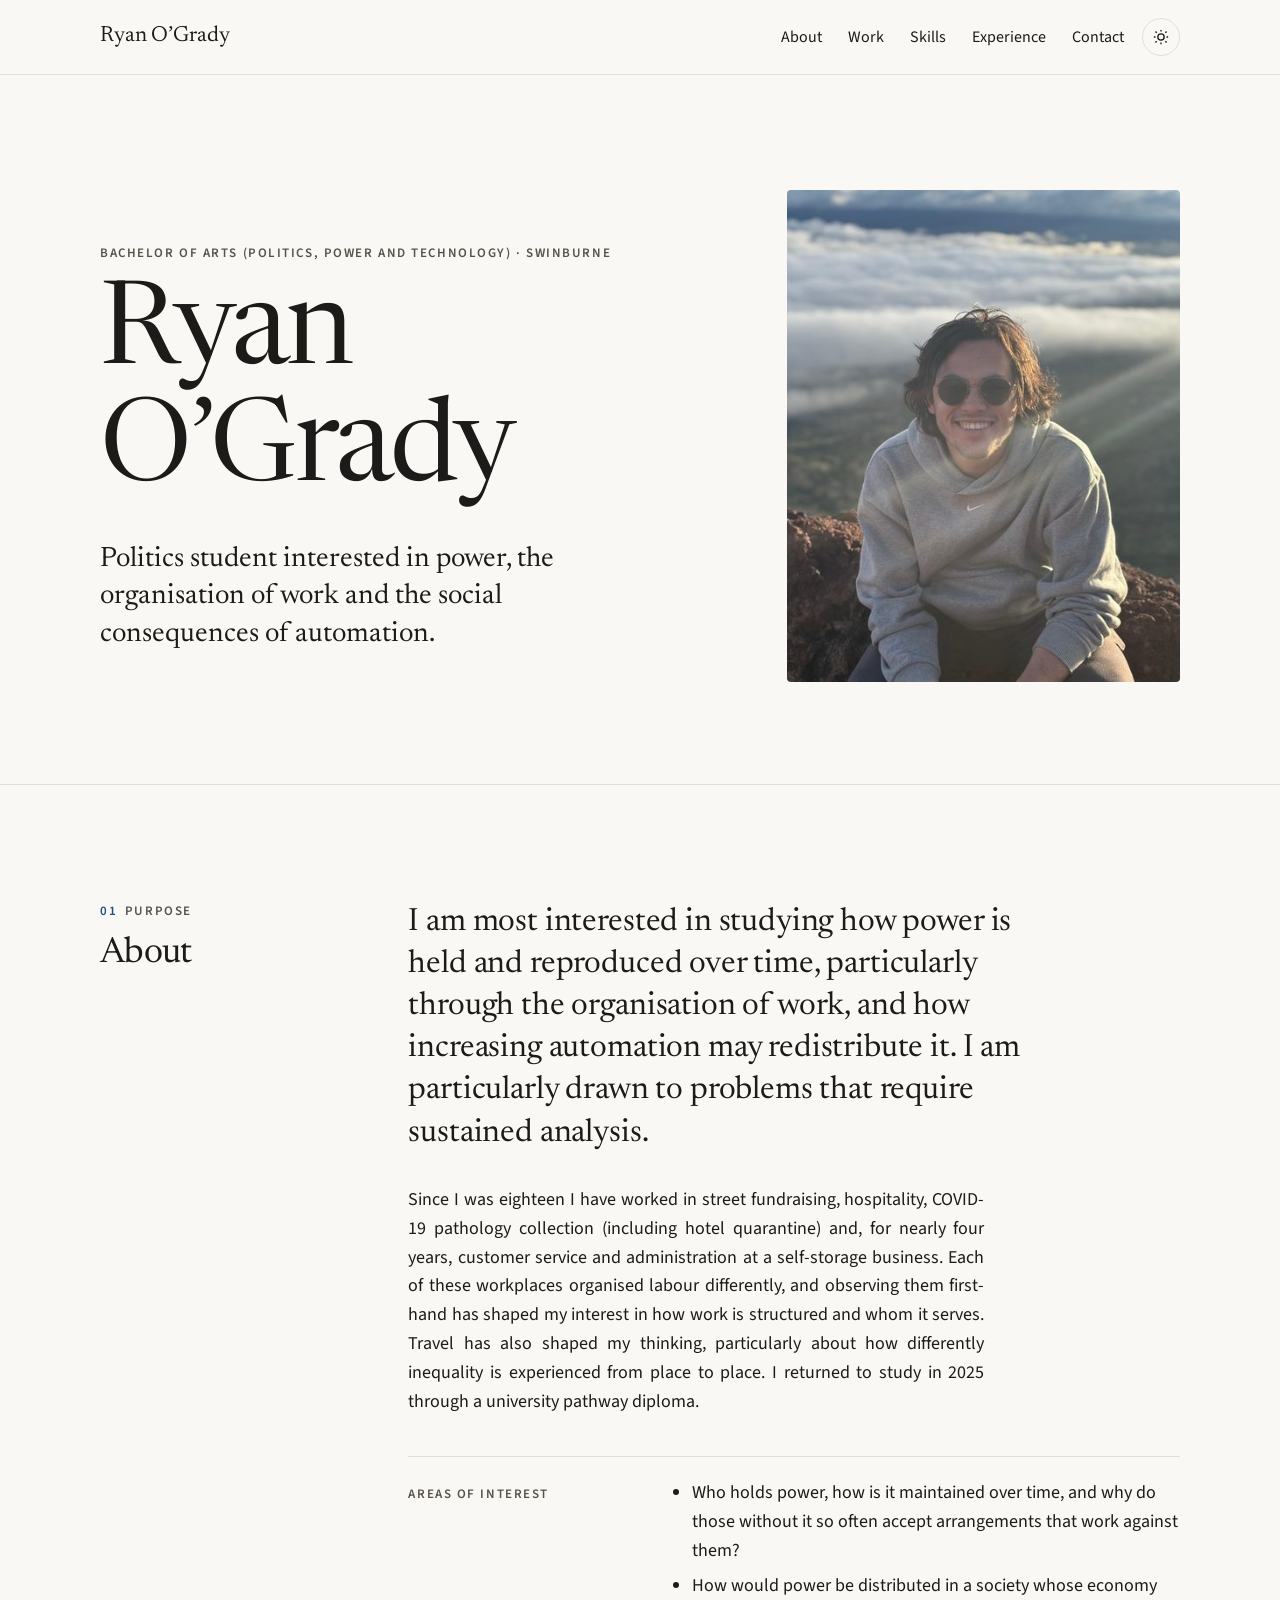
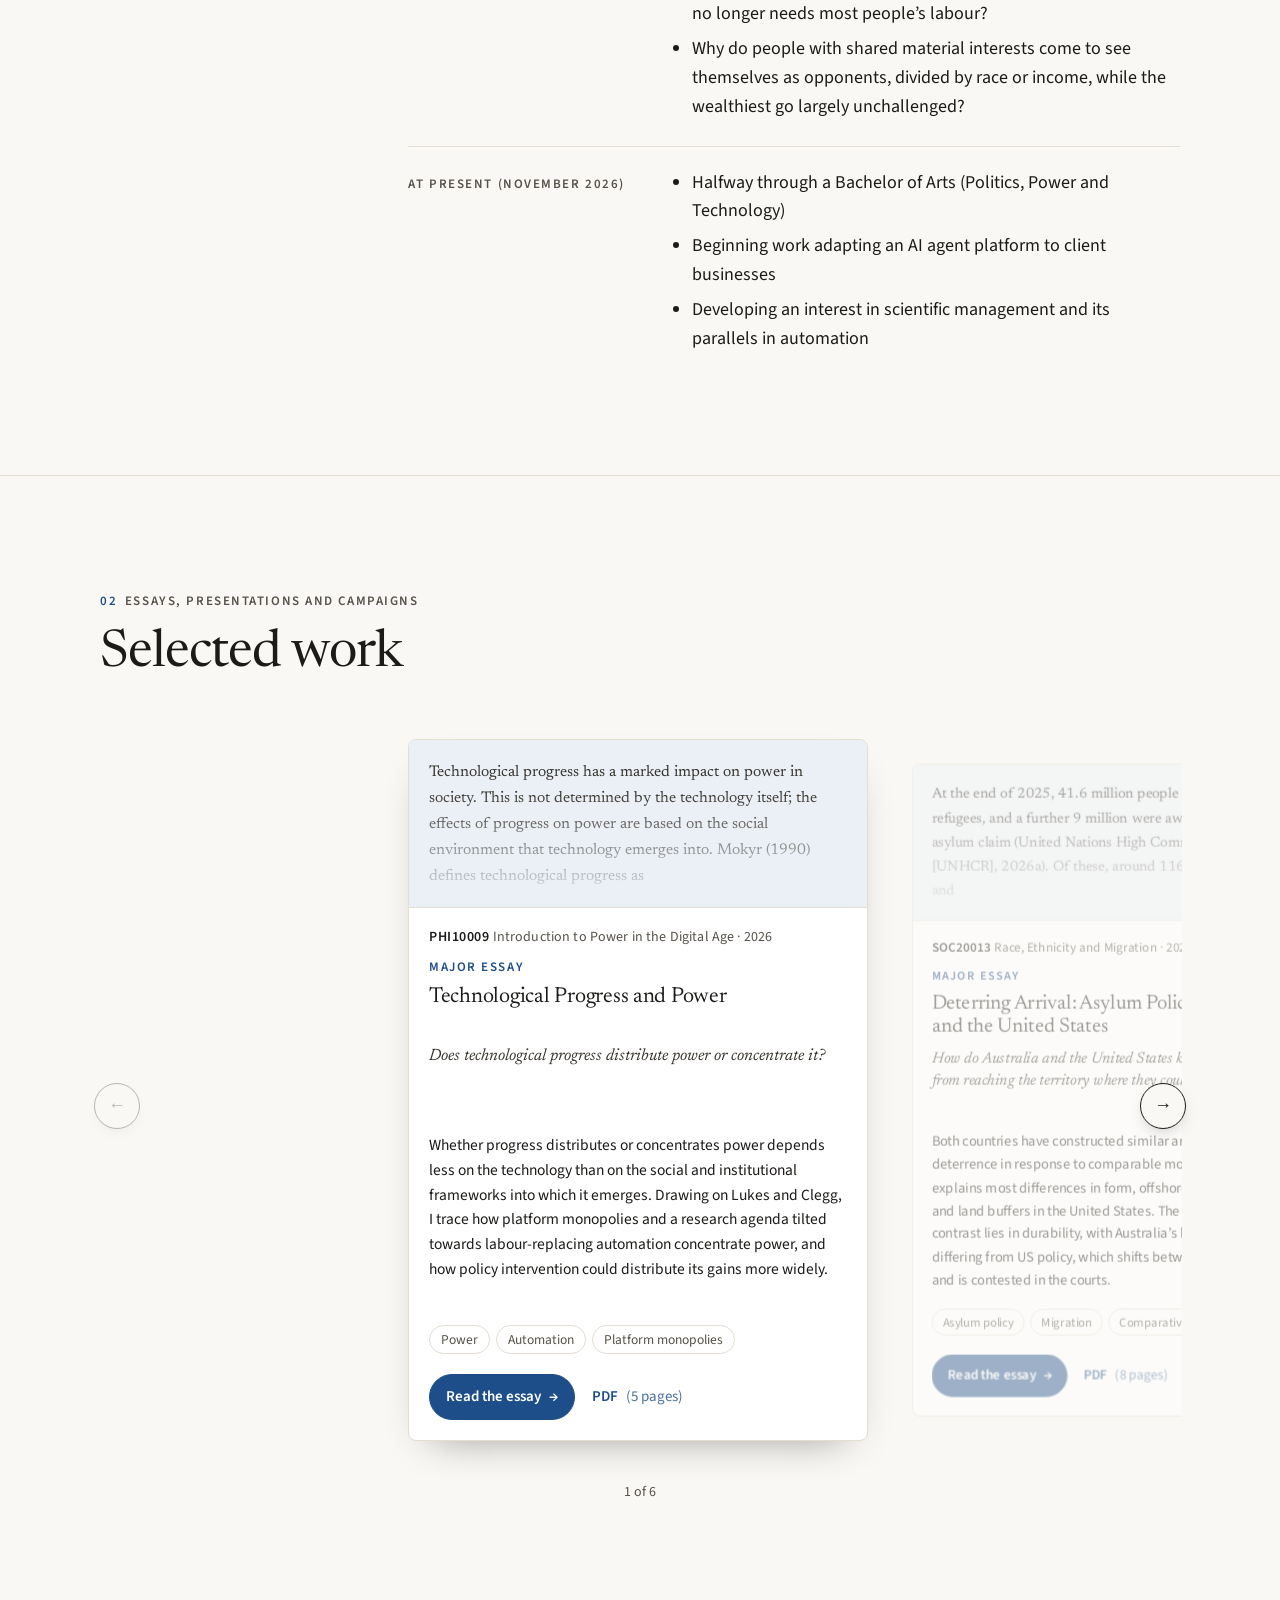
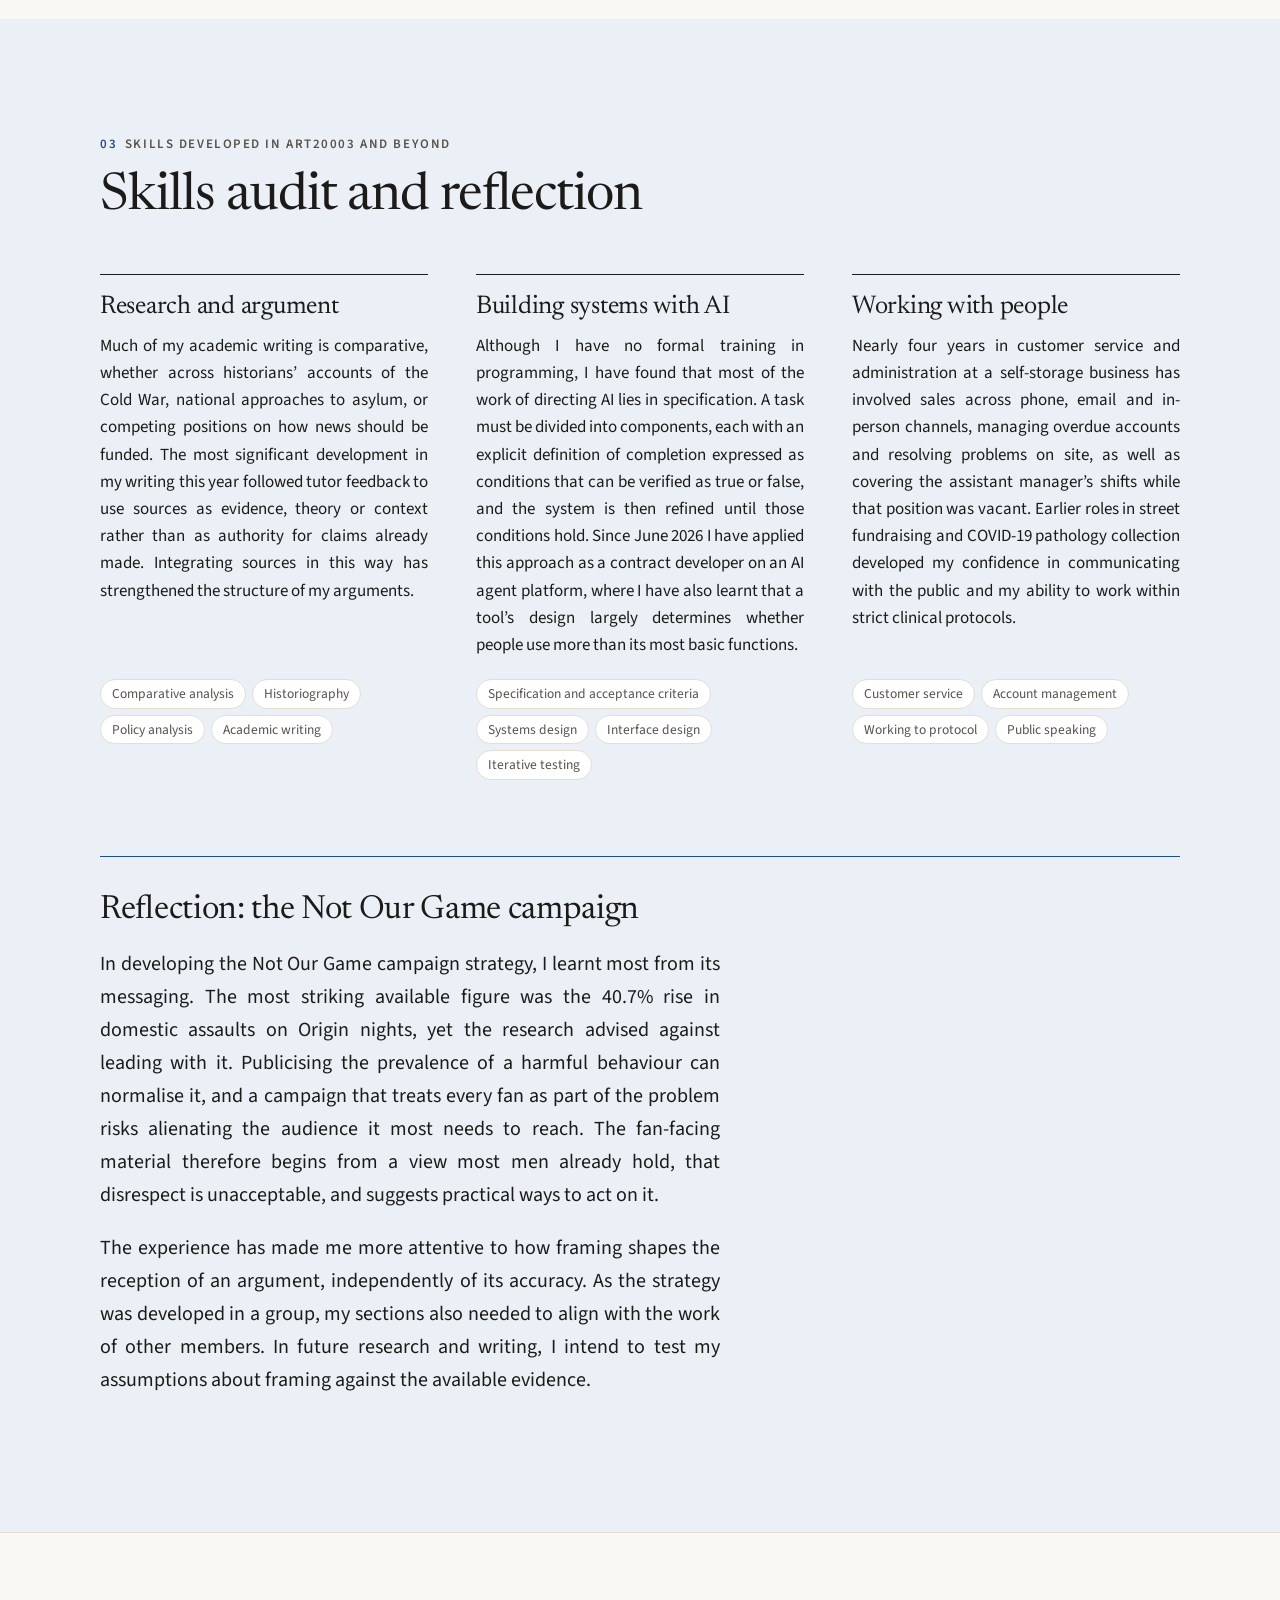
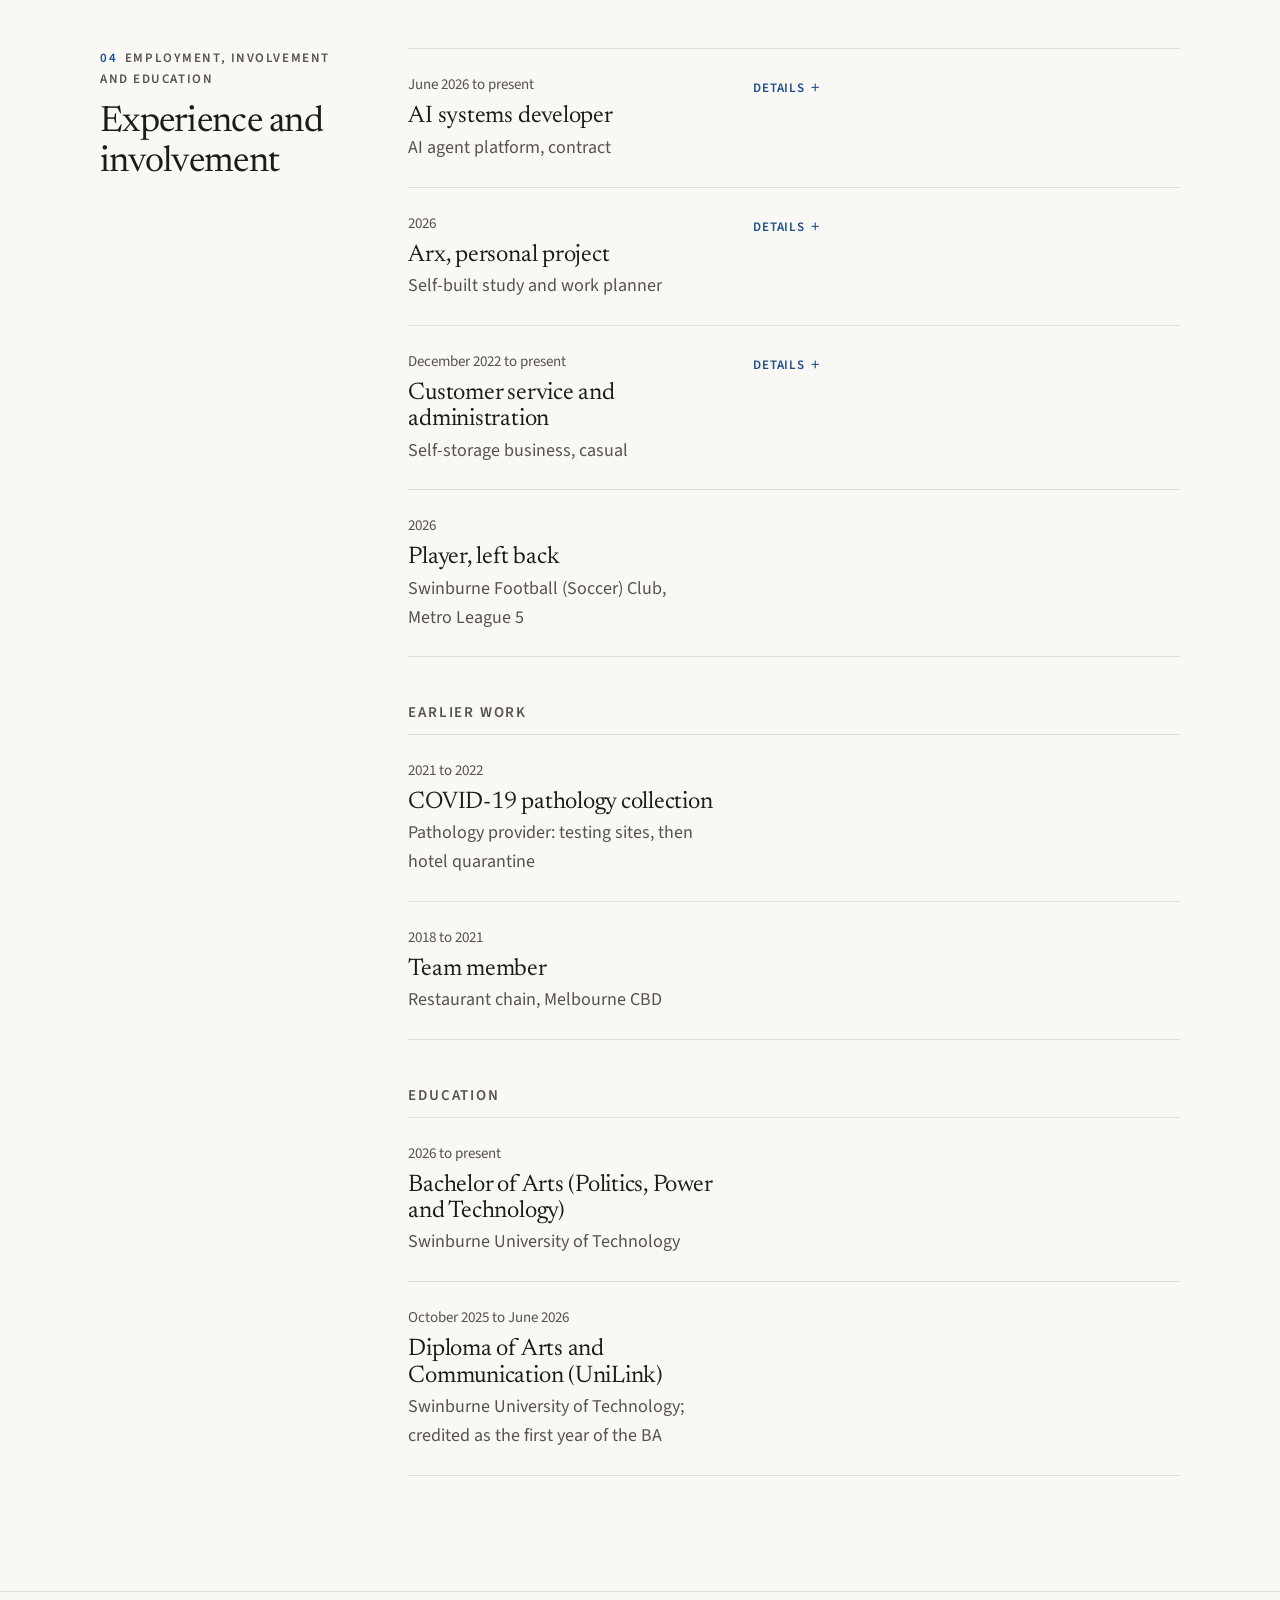
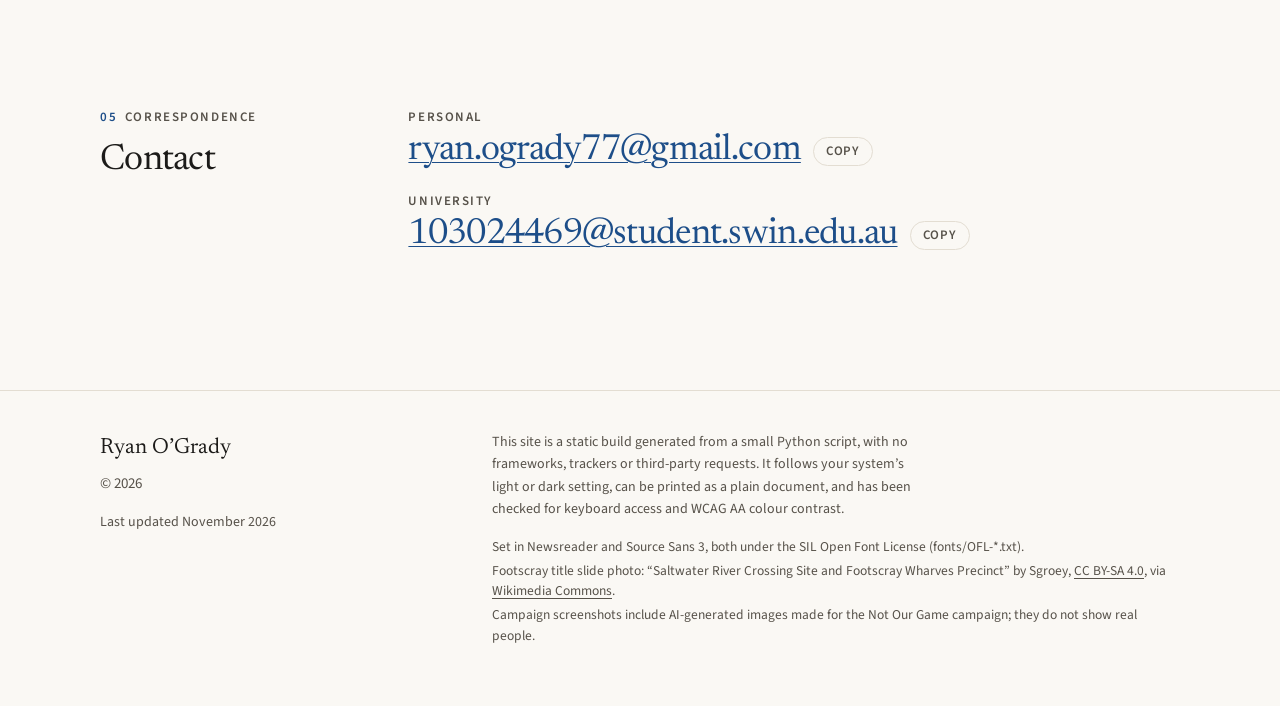
==== commit 58c85420: "Summaries shown in cards; card, skills and About rows locked to shared lines; spacing pass Co-Author" ====
--- a/index.html
+++ b/index.html
@@ -1 +1 @@
-<!doctype html><html lang="en-AU"><head><meta charset="utf-8"><meta name="viewport" content="width=device-width, initial-scale=1"><title>Ryan O’Grady | Bachelor of Arts (Politics, Power and Technology), Swinburne</title><meta name="description" content="Portfolio of Ryan O’Grady, Bachelor of Arts student majoring in Politics, Power and Technology at Swinburne University of Technology."><meta name="theme-color" content="#faf8f4"><meta property="og:type" content="website"><meta property="og:title" content="Ryan O’Grady | Bachelor of Arts (Politics, Power and Technology), Swinburne"><meta property="og:description" content="Portfolio of Ryan O’Grady, Bachelor of Arts student majoring in Politics, Power and Technology at Swinburne University of Technology."><meta property="og:url" content="https://ryanoogrady.netlify.app"><meta property="og:image" content="https://ryanoogrady.netlify.app/og.jpg"><meta property="og:image:width" content="1200"><meta property="og:image:height" content="630"><meta property="og:image:alt" content="Ryan O’Grady: Bachelor of Arts (Politics, Power and Technology) · Swinburne"><meta name="twitter:card" content="summary_large_image"><link rel="icon" href="favicon.svg" type="image/svg+xml"><link rel="preload" href="fonts/newsreader.woff2" as="font" type="font/woff2" crossorigin><link rel="preload" href="fonts/source-sans-3.woff2" as="font" type="font/woff2" crossorigin><link rel="stylesheet" href="style.css?v=d685910b78"><script>try{var t=localStorage.getItem("theme");if(t)document.documentElement.dataset.theme=t}catch(e){}</script><script src="site.js?v=d685910b78" defer></script></head><body><a class="skip" href="#main">Skip to content</a><header class="site-head" id="top"><div class="wrap"><a class="brand" href="#top">Ryan O’Grady</a><div class="head-tools"><nav class="nav" aria-label="Main"><ul><li><a href="#about">About</a></li><li><a href="#work">Work</a></li><li><a href="#skills">Skills</a></li><li><a href="#experience">Experience</a></li><li><a href="#contact">Contact</a></li></ul></nav><button class="theme-toggle" type="button" aria-label="Switch to dark theme" hidden><svg class="sun" viewBox="0 0 24 24" fill="none" stroke="currentColor" stroke-width="1.8" aria-hidden="true"><circle cx="12" cy="12" r="4.2"/><path d="M12 2.5v2.2M12 19.3v2.2M4.6 4.6l1.6 1.6M17.8 17.8l1.6 1.6M2.5 12h2.2M19.3 12h2.2M4.6 19.4l1.6-1.6M17.8 6.2l1.6-1.6"/></svg><svg class="moon" viewBox="0 0 24 24" fill="none" stroke="currentColor" stroke-width="1.8" aria-hidden="true"><path d="M20 14.6A8.5 8.5 0 0 1 9.4 4a8.5 8.5 0 1 0 10.6 10.6z"/></svg></button></div></div><div class="progress" aria-hidden="true"></div></header><main id="main"><section class="hero" aria-labelledby="name"><div class="wrap"><div><p class="kicker">Bachelor of Arts (Politics, Power and Technology) · Swinburne</p><h1 id="name">Ryan O’Grady</h1><div class="descriptor"><p>Politics student interested in power, the organisation of work and the social consequences of automation.</p></div></div><figure class="portrait"><img src="images/ryan-portrait-900.jpg" srcset="images/ryan-portrait-450.jpg 450w, images/ryan-portrait-900.jpg 900w" sizes="(max-width:900px) 340px, 33vw" width="900" height="1125" alt="Ryan sitting on a rocky summit above a layer of cloud, smiling." fetchpriority="high" decoding="async"></figure></div></section><section class="sec" id="about" aria-labelledby="about-h"><div class="wrap sec-grid"><div class="sec-label"><p class="kicker"><span class="num">01</span>Purpose</p><h2 id="about-h">About</h2></div><div><p class="lede">I am most interested in studying how power is held and reproduced over time, particularly through the organisation of work, and how increasing automation may redistribute it. I am particularly drawn to problems that require sustained analysis.</p><div class="measure" style="margin-top:28px"><p>Since I was eighteen I have worked in street fundraising, hospitality, COVID-19 pathology collection (including hotel quarantine) and, for nearly four years, customer service and administration at a self-storage business. Each of these workplaces organised labour differently, and observing them first-hand has shaped my interest in how work is structured and whom it serves. Travel has also shaped my thinking, particularly about how differently inequality is experienced from place to place. I returned to study in 2025 through a university pathway diploma.</p></div><div class="exploring"><p class="kicker">Areas of interest</p><div><ul class="points"><li>Who holds power, how is it maintained over time, and why do those without it so often accept arrangements that work against them?</li><li>How would power be distributed in a society whose economy no longer needs most people’s labour?</li><li>Why do people with shared material interests come to see themselves as opponents, divided by race or income, while the wealthiest go largely unchallenged?</li></ul></div></div><div class="exploring"><p class="kicker">At present (November 2026)</p><div><ul class="points"><li>Halfway through a Bachelor of Arts (Politics, Power and Technology)</li><li>Beginning work adapting an AI agent platform to client businesses</li><li>Developing an interest in scientific management and its parallels in automation</li></ul></div></div></div></div></section><section class="sec" id="work" aria-labelledby="work-h"><div class="wrap"><div class="work-head"><div><p class="kicker"><span class="num">02</span>Essays, presentations and campaigns</p><h2 id="work-h">Selected work</h2></div></div><div class="rail-wrap"><button class="rail-btn prev" type="button" aria-label="Previous piece of work" hidden><span aria-hidden="true">&larr;</span></button><div class="rail" role="region" aria-roledescription="carousel" aria-label="Selected work" tabindex="0"><article class="card" aria-roledescription="slide" aria-label="1 of 6"><div class="media"><div class="page-preview"><p>Technological progress has a marked impact on power in society. This is not determined by the technology itself; the effects of progress on power are based on the social environment that technology emerges into. Mokyr (1990) defines technological progress as</p></div></div><div class="card-body"><p class="unit"><b>PHI10009</b> Introduction to Power in the Digital Age <span aria-hidden="true">&middot;</span> 2026</p><h3><span class="type">Major essay</span><a class="card-link" href="essay-technological-progress-and-power.html">Technological Progress and Power</a></h3><p class="topic">Does technological progress distribute power or concentrate it?</p><div class="card-foot"><ul class="tags" aria-label="Topics"><li>Power</li><li>Automation</li><li>Platform monopolies</li></ul><details class="more"><summary>Summary</summary><p>Whether progress distributes or concentrates power depends less on the technology than on the social and institutional frameworks into which it emerges. Drawing on Lukes and Clegg, I trace how platform monopolies and a research agenda tilted towards labour-replacing automation concentrate power, and how policy intervention could distribute its gains more widely.</p></details><div class="card-actions"><p class="actions"><a class="btn solid" href="essay-technological-progress-and-power.html">Read the essay <span class="arr" aria-hidden="true">&rarr;</span></a><a class="btn" href="files/ryan-ogrady-technological-progress-and-power.pdf">PDF <span class="btn-note">(5 pages)</span></a></p></div></div></div></article><article class="card" aria-roledescription="slide" aria-label="2 of 6"><div class="media"><div class="page-preview"><p>At the end of 2025, 41.6 million people worldwide were refugees, and a further 9 million were awaiting a decision on an asylum claim (United Nations High Commissioner for Refugees [UNHCR], 2026a). Of these, around 116,000 were in Australia and</p></div></div><div class="card-body"><p class="unit"><b>SOC20013</b> Race, Ethnicity and Migration <span aria-hidden="true">&middot;</span> 2026</p><h3><span class="type">Major essay</span><a class="card-link" href="essay-deterring-arrival.html">Deterring Arrival: Asylum Policy in Australia and the United States</a></h3><p class="topic">How do Australia and the United States keep asylum seekers from reaching the territory where they could claim protection?</p><div class="card-foot"><ul class="tags" aria-label="Topics"><li>Asylum policy</li><li>Migration</li><li>Comparative policy</li></ul><details class="more"><summary>Summary</summary><p>Both countries have constructed similar architectures of deterrence in response to comparable moral panics. Geography explains most differences in form, offshore detention in Australia and land buffers in the United States. The more significant contrast lies in durability, with Australia’s bipartisan consensus differing from US policy, which shifts between administrations and is contested in the courts.</p></details><div class="card-actions"><p class="actions"><a class="btn solid" href="essay-deterring-arrival.html">Read the essay <span class="arr" aria-hidden="true">&rarr;</span></a><a class="btn" href="files/ryan-ogrady-deterring-arrival-asylum-policy.pdf">PDF <span class="btn-note">(8 pages)</span></a></p></div></div></div></article><article class="card" aria-roledescription="slide" aria-label="3 of 6"><div class="media"><div class="page-preview"><p>In June 2015, Prime Minister Tony Abbott asked the ABC "whose side are you on?" after its program Q&amp;A allowed a former terrorism suspect to ask a question from the studio audience (Davidson, 2015, para. 3). The question implies that</p></div></div><div class="card-body"><p class="unit"><b>HIS10006</b> Propaganda: A History of Media and Politics <span aria-hidden="true">&middot;</span> 2026</p><h3><span class="type">Major essay</span><a class="card-link" href="essay-insulating-news.html">Insulating News from the Market and the State</a></h3><p class="topic">Should news and information, as public goods, be quarantined from the commercial market, and would that make them independent?</p><div class="card-foot"><ul class="tags" aria-label="Topics"><li>Media policy</li><li>Public goods</li><li>Public broadcasting</li></ul><details class="more"><summary>Summary</summary><p>I argue that news is only partly a public good, and that quarantining it from the market would not secure its independence. Cases from the Chicago press in 1918 to Poland’s public broadcaster in 2021 suggest that removing the market leaves control with the state. News should instead be insulated from both, through regulatory protection and secure funding.</p></details><div class="card-actions"><p class="actions"><a class="btn solid" href="essay-insulating-news.html">Read the essay <span class="arr" aria-hidden="true">&rarr;</span></a><a class="btn" href="files/ryan-ogrady-insulating-news.pdf">PDF <span class="btn-note">(7 pages)</span></a></p></div></div></div></article><article class="card" aria-roledescription="slide" aria-label="4 of 6"><div class="media fit"><img src="images/footscray-final-p1-960.jpg" srcset="images/footscray-final-p1-480.jpg 480w, images/footscray-final-p1-960.jpg 960w" sizes="(max-width:700px) 92vw, 400px" width="960" height="540" alt="Title slide, ‘Migrant Settlement and Gentrification in Footscray’, over a photo of apartment towers beside the river at Footscray." loading="lazy" decoding="async"></div><div class="card-body"><p class="unit"><b>SOC20013</b> Race, Ethnicity and Migration <span aria-hidden="true">&middot;</span> 2026</p><h3><span class="type">Tutorial presentation</span><a class="card-link" href="files/ryan-ogrady-footscray-presentation-slides.pdf">Migrant Settlement and Gentrification in Footscray</a></h3><p class="topic">What happens to a migrant gateway suburb when urban renewal and gentrification arrive?</p><div class="card-foot"><ul class="tags" aria-label="Topics"><li>Migration</li><li>Housing</li><li>Urban renewal</li><li>Melbourne</li></ul><details class="more"><summary>Summary</summary><p>Footscray has served as a gateway suburb for successive waves of migrants, but government-led renewal and rents rising faster than in the outer west are eroding that role; the Ethiopian and Somali communities now live mostly in Wyndham, Brimbank and Hume. I recommend affordable housing beyond key workers, secure leases for migrant traders and settlement services where new arrivals now live.</p></details><div class="card-actions"><p class="actions"><a class="btn" href="files/ryan-ogrady-footscray-presentation-slides.pdf">View the slides <span class="btn-note">(PDF, 14 pages)</span></a></p></div></div></div></article><article class="card" aria-roledescription="slide" aria-label="5 of 6"><div class="media"><div class="page-preview"><p>For more than forty years after the Second World War, the United States and the Soviet Union were locked in the Cold War, a struggle described by Hobsbawm (1995) as “a Third World War, though a very peculiar one” (p.</p></div></div><div class="card-body"><p class="unit"><b>HIS10003</b> Global History <span aria-hidden="true">&middot;</span> 2026</p><h3><span class="type">Term essay</span><a class="card-link" href="essay-cold-war.html">Three vantage points of the Cold War: Hobsbawm, Gaddis, and Jervis</a></h3><p class="topic">Why do three major accounts of the Cold War, written before, shortly after and a decade after the Soviet collapse, reach different conclusions?</p><div class="card-foot"><ul class="tags" aria-label="Topics"><li>Cold War</li><li>International relations</li><li>Historiography</li></ul><details class="more"><summary>Summary</summary><p>The period in which Hobsbawm, Gaddis and Jervis each wrote, the information available to them and their theoretical frameworks all shaped their accounts. They largely agree on the observable features of the conflict, diverge on what drove the superpower rivalry, and converge, by different routes, on the Soviet role in ending it.</p></details><div class="card-actions"><p class="actions"><a class="btn solid" href="essay-cold-war.html">Read the essay <span class="arr" aria-hidden="true">&rarr;</span></a><a class="btn" href="files/ryan-ogrady-cold-war-three-vantage-points.pdf">PDF <span class="btn-note">(7 pages)</span></a></p></div></div></div></article><article class="card" aria-roledescription="slide" aria-label="6 of 6"><div class="media"><img src="images/campaign-home-desktop-960.jpg" srcset="images/campaign-home-desktop-480.jpg 480w, images/campaign-home-desktop-960.jpg 960w" sizes="(max-width:700px) 92vw, 400px" width="960" height="533" alt="Home page of the Not Our Game campaign website, headed ‘Love the game. Respect everyone.’ over an AI-generated image of four fans watching a game at home." loading="lazy" decoding="async"></div><div class="card-body"><p class="unit"><b>ART20003</b> Skills and Strategies for Social Change <span aria-hidden="true">&middot;</span> 2026</p><h3><span class="type">Group campaign strategy</span><a class="card-link" href="not-our-game.html">Not Our Game</a></h3><p class="topic">How might State of Origin broadcasts be used to prevent domestic and family violence without positioning fans as the problem?</p><div class="card-foot"><ul class="tags" aria-label="Topics"><li>Social campaign</li><li>Domestic and family violence</li><li>Messaging</li></ul><details class="more"><summary>Summary</summary><p>Not Our Game is a campaign strategy addressing domestic and family violence associated with State of Origin, during which recorded domestic assaults in New South Wales rise by 40.7%. The campaign asks the NRL and its broadcasters to include prevention messaging and support-service information in the 2027 Origin broadcasts. I developed the campaign website and wrote the report’s messaging and artefact sections.</p></details><div class="card-actions"><p class="actions"><a class="btn" href="not-our-game.html">Read about the project <span class="arr" aria-hidden="true">&rarr;</span></a><a class="btn" href="https://not-our-game.netlify.app">Visit the live campaign site <span class="arr" aria-hidden="true">&#8599;</span></a></p></div></div></div></article></div><button class="rail-btn next" type="button" aria-label="Next piece of work" hidden><span aria-hidden="true">&rarr;</span></button></div><p class="rail-count" aria-live="polite" hidden>1 of 6</p></div></section><section class="sec skills" id="skills" aria-labelledby="skills-h"><div class="wrap"><p class="kicker"><span class="num">03</span>Skills developed in ART20003 and beyond</p><h2 id="skills-h">Skills audit and reflection</h2><div class="skill-groups"><article class="skill-group"><h3>Research and argument</h3><p>Much of my academic writing is comparative, whether across historians’ accounts of the Cold War, national approaches to asylum, or competing positions on how news should be funded. The most significant development in my writing this year followed tutor feedback to use sources as evidence, theory or context rather than as authority for claims already made. Integrating sources in this way has strengthened the structure of my arguments.</p><ul class="tags" aria-label="Skills"><li>Comparative analysis</li><li>Historiography</li><li>Policy analysis</li><li>Academic writing</li></ul></article><article class="skill-group"><h3>Building systems with AI</h3><p>Although I have no formal training in programming, I have found that most of the work of directing AI lies in specification. A task must be divided into components, each with an explicit definition of completion expressed as conditions that can be verified as true or false, and the system is then refined until those conditions hold. Since June 2026 I have applied this approach as a contract developer on an AI agent platform, where I have also learnt that a tool’s design largely determines whether people use more than its most basic functions.</p><ul class="tags" aria-label="Skills"><li>Specification and acceptance criteria</li><li>Systems design</li><li>Interface design</li><li>Iterative testing</li></ul></article><article class="skill-group"><h3>Working with people</h3><p>Nearly four years in customer service and administration at a self-storage business has involved sales across phone, email and in-person channels, managing overdue accounts and resolving problems on site, as well as covering the assistant manager’s shifts while that position was vacant. Earlier roles in street fundraising and COVID-19 pathology collection developed my confidence in communicating with the public and my ability to work within strict clinical protocols.</p><ul class="tags" aria-label="Skills"><li>Customer service</li><li>Account management</li><li>Working to protocol</li><li>Public speaking</li></ul></article></div><div class="skills-body"><div class="audit"><h3 class="reflect-h">Reflection: the Not Our Game campaign</h3><p>In developing the Not Our Game campaign strategy, I learnt most from its messaging. The most striking available figure was the 40.7% rise in domestic assaults on Origin nights, yet the research advised against leading with it. Publicising the prevalence of a harmful behaviour can normalise it, and a campaign that treats every fan as part of the problem risks alienating the audience it most needs to reach. The fan-facing material therefore begins from a view most men already hold, that disrespect is unacceptable, and suggests practical ways to act on it.</p><p>The experience has made me more attentive to how framing shapes the reception of an argument, independently of its accuracy. As the strategy was developed in a group, my sections also needed to align with the work of other members. In future research and writing, I intend to test my assumptions about framing against the available evidence.</p></div><div></div></div></div></section><section class="sec" id="experience" aria-labelledby="xp-h"><div class="wrap sec-grid"><div class="sec-label"><p class="kicker"><span class="num">04</span>Employment, involvement and education</p><h2 id="xp-h">Experience and involvement</h2></div><div><ul class="xp"><li><div class="dates">June 2026 to present</div><div><h3>AI systems developer</h3><p class="org">AI agent platform, contract</p></div><div class="text"><details class="more"><summary>Details</summary><p>Contributions include an independent review agent that checks proposed code changes against the existing codebase, suggests fixes and re-reviews them until they pass; a ‘factory floor’ view that shows the status of every agent at a glance, with an assistant agent that summarises activity on request; and an orchestration mode that divides a plan into tickets for separate agents and assembles their output. Each feature was tested in a separate development deployment. I am now beginning work adapting the platform to the needs of client businesses.</p></details></div></li><li><div class="dates">2026</div><div><h3>Arx, personal project</h3><p class="org">Self-built study and work planner</p></div><div class="text"><details class="more"><summary>Details</summary><p>A self-built study planner that synchronised university deadlines from Canvas and scheduled work backwards from each due date; the project that led to my development work.</p></details></div></li><li><div class="dates">December 2022 to present</div><div><h3>Customer service and administration</h3><p class="org">Self-storage business, casual</p></div><div class="text"><details class="more"><summary>Details</summary><p>Sales across phone, email and in-person channels, management of overdue accounts and resolution of on-site issues, including covering the assistant manager’s shifts while the position was vacant.</p></details></div></li><li><div class="dates">2026</div><div><h3>Player, left back</h3><p class="org">Swinburne Football (Soccer) Club, Metro League 5</p></div><div class="text"></div></li></ul><h3 class="xp-sub">Earlier work</h3><ul class="xp"><li><div class="dates">2021 to 2022</div><div><h3>COVID-19 pathology collection</h3><p class="org">Pathology provider: testing sites, then hotel quarantine</p></div><div class="text"></div></li><li><div class="dates">2018 to 2021</div><div><h3>Team member</h3><p class="org">Restaurant chain, Melbourne CBD</p></div><div class="text"></div></li></ul><h3 class="xp-sub">Education</h3><ul class="xp"><li><div class="dates">2026 to present</div><div><h3>Bachelor of Arts (Politics, Power and Technology)</h3><p class="org">Swinburne University of Technology</p></div><div class="text"></div></li><li><div class="dates">October 2025 to June 2026</div><div><h3>Diploma of Arts and Communication (UniLink)</h3><p class="org">Swinburne University of Technology; credited as the first year of the BA</p></div><div class="text"></div></li></ul></div></div></section><section class="sec contact" id="contact" aria-labelledby="contact-h"><div class="wrap sec-grid"><div class="sec-label"><p class="kicker"><span class="num">05</span>Correspondence</p><h2 id="contact-h">Contact</h2></div><div><div style="margin-top:20px"><p class="email-row"><span class="email-label">Personal</span><span class="email-line"><a class="big" href="mailto:ryan.ogrady77@gmail.com">ryan.ogrady77@gmail.com</a><button class="copy" type="button" data-copy="ryan.ogrady77@gmail.com" aria-label="Copy personal email address" hidden>Copy</button></span></p><p class="email-row"><span class="email-label">University</span><span class="email-line"><a class="big" href="mailto:103024469@student.swin.edu.au">103024469@student.swin.edu.au</a><button class="copy" type="button" data-copy="103024469@student.swin.edu.au" aria-label="Copy university email address" hidden>Copy</button></span></p><span class="sr-only" aria-live="polite" id="live"></span></div></div></div></section></main><footer class="site-foot"><div class="wrap"><div><p class="name">Ryan O’Grady</p><p>&copy; 2026</p><p class="updated">Last updated November 2026</p></div><div><p class="colophon">This site is a static build generated from a small Python script, with no frameworks, trackers or third-party requests. It follows your system’s light or dark setting, can be printed as a plain document, and has been checked for keyboard access and WCAG AA colour contrast.</p><ul class="credits"><li>Set in Newsreader and Source Sans 3, both under the SIL Open Font License (fonts/OFL-*.txt).</li><li>Footscray title slide photo: “Saltwater River Crossing Site and Footscray Wharves Precinct” by Sgroey, <a href="https://creativecommons.org/licenses/by-sa/4.0/">CC BY-SA 4.0</a>, via <a href="https://commons.wikimedia.org/wiki/File:Saltwater_River_Crossing_Site_and_Footscray_Wharves_Precinct.jpg">Wikimedia Commons</a>.</li><li>Campaign screenshots include AI-generated images made for the Not Our Game campaign; they do not show real people.</li></ul></div></div></footer></body></html>+<!doctype html><html lang="en-AU"><head><meta charset="utf-8"><meta name="viewport" content="width=device-width, initial-scale=1"><title>Ryan O’Grady | Bachelor of Arts (Politics, Power and Technology), Swinburne</title><meta name="description" content="Portfolio of Ryan O’Grady, Bachelor of Arts student majoring in Politics, Power and Technology at Swinburne University of Technology."><meta name="theme-color" content="#faf8f4"><meta property="og:type" content="website"><meta property="og:title" content="Ryan O’Grady | Bachelor of Arts (Politics, Power and Technology), Swinburne"><meta property="og:description" content="Portfolio of Ryan O’Grady, Bachelor of Arts student majoring in Politics, Power and Technology at Swinburne University of Technology."><meta property="og:url" content="https://ryanoogrady.netlify.app"><meta property="og:image" content="https://ryanoogrady.netlify.app/og.jpg"><meta property="og:image:width" content="1200"><meta property="og:image:height" content="630"><meta property="og:image:alt" content="Ryan O’Grady: Bachelor of Arts (Politics, Power and Technology) · Swinburne"><meta name="twitter:card" content="summary_large_image"><link rel="icon" href="favicon.svg" type="image/svg+xml"><link rel="preload" href="fonts/newsreader.woff2" as="font" type="font/woff2" crossorigin><link rel="preload" href="fonts/source-sans-3.woff2" as="font" type="font/woff2" crossorigin><link rel="stylesheet" href="style.css?v=250d676201"><script>try{var t=localStorage.getItem("theme");if(t)document.documentElement.dataset.theme=t}catch(e){}</script><script src="site.js?v=250d676201" defer></script></head><body><a class="skip" href="#main">Skip to content</a><header class="site-head" id="top"><div class="wrap"><a class="brand" href="#top">Ryan O’Grady</a><div class="head-tools"><nav class="nav" aria-label="Main"><ul><li><a href="#about">About</a></li><li><a href="#work">Work</a></li><li><a href="#skills">Skills</a></li><li><a href="#experience">Experience</a></li><li><a href="#contact">Contact</a></li></ul></nav><button class="theme-toggle" type="button" aria-label="Switch to dark theme" hidden><svg class="sun" viewBox="0 0 24 24" fill="none" stroke="currentColor" stroke-width="1.8" aria-hidden="true"><circle cx="12" cy="12" r="4.2"/><path d="M12 2.5v2.2M12 19.3v2.2M4.6 4.6l1.6 1.6M17.8 17.8l1.6 1.6M2.5 12h2.2M19.3 12h2.2M4.6 19.4l1.6-1.6M17.8 6.2l1.6-1.6"/></svg><svg class="moon" viewBox="0 0 24 24" fill="none" stroke="currentColor" stroke-width="1.8" aria-hidden="true"><path d="M20 14.6A8.5 8.5 0 0 1 9.4 4a8.5 8.5 0 1 0 10.6 10.6z"/></svg></button></div></div><div class="progress" aria-hidden="true"></div></header><main id="main"><section class="hero" aria-labelledby="name"><div class="wrap"><div><p class="kicker">Bachelor of Arts (Politics, Power and Technology) · Swinburne</p><h1 id="name">Ryan O’Grady</h1><div class="descriptor"><p>Politics student interested in power, the organisation of work and the social consequences of automation.</p></div></div><figure class="portrait"><img src="images/ryan-portrait-900.jpg" srcset="images/ryan-portrait-450.jpg 450w, images/ryan-portrait-900.jpg 900w" sizes="(max-width:900px) 340px, 33vw" width="900" height="1125" alt="Ryan sitting on a rocky summit above a layer of cloud, smiling." fetchpriority="high" decoding="async"></figure></div></section><section class="sec" id="about" aria-labelledby="about-h"><div class="wrap sec-grid"><div class="sec-label"><p class="kicker"><span class="num">01</span>Purpose</p><h2 id="about-h">About</h2></div><div><p class="lede">I am most interested in studying how power is held and reproduced over time, particularly through the organisation of work, and how increasing automation may redistribute it. I am particularly drawn to problems that require sustained analysis.</p><div class="measure" style="margin-top:28px"><p>Since I was eighteen I have worked in street fundraising, hospitality, COVID-19 pathology collection (including hotel quarantine) and, for nearly four years, customer service and administration at a self-storage business. Each of these workplaces organised labour differently, and observing them first-hand has shaped my interest in how work is structured and whom it serves. Travel has also shaped my thinking, particularly about how differently inequality is experienced from place to place. I returned to study in 2025 through a university pathway diploma.</p></div><div class="exploring"><p class="kicker">Areas of interest</p><div><ul class="points"><li>Who holds power, how is it maintained over time, and why do those without it so often accept arrangements that work against them?</li><li>How would power be distributed in a society whose economy no longer needs most people’s labour?</li><li>Why do people with shared material interests come to see themselves as opponents, divided by race or income, while the wealthiest go largely unchallenged?</li></ul></div></div><div class="exploring"><p class="kicker">At present (November 2026)</p><div><ul class="points"><li>Halfway through a Bachelor of Arts (Politics, Power and Technology)</li><li>Beginning work adapting an AI agent platform to client businesses</li><li>Developing an interest in scientific management and its parallels in automation</li></ul></div></div></div></div></section><section class="sec" id="work" aria-labelledby="work-h"><div class="wrap"><div class="work-head"><div><p class="kicker"><span class="num">02</span>Essays, presentations and campaigns</p><h2 id="work-h">Selected work</h2></div></div><div class="rail-wrap"><button class="rail-btn prev" type="button" aria-label="Previous piece of work" hidden><span aria-hidden="true">&larr;</span></button><div class="rail" role="region" aria-roledescription="carousel" aria-label="Selected work" tabindex="0"><article class="card" aria-roledescription="slide" aria-label="1 of 6"><div class="media"><div class="page-preview"><p>Technological progress has a marked impact on power in society. This is not determined by the technology itself; the effects of progress on power are based on the social environment that technology emerges into. Mokyr (1990) defines technological progress as</p></div></div><div class="card-body"><p class="unit"><b>PHI10009</b> Introduction to Power in the Digital Age <span aria-hidden="true">&middot;</span> 2026</p><h3><span class="type">Major essay</span><a class="card-link" href="essay-technological-progress-and-power.html">Technological Progress and Power</a></h3><div class="card-q"><p class="topic">Does technological progress distribute power or concentrate it?</p></div><div class="card-summary"><p>Whether progress distributes or concentrates power depends less on the technology than on the social and institutional frameworks into which it emerges. Drawing on Lukes and Clegg, I trace how platform monopolies and a research agenda tilted towards labour-replacing automation concentrate power, and how policy intervention could distribute its gains more widely.</p></div><ul class="tags" aria-label="Topics"><li>Power</li><li>Automation</li><li>Platform monopolies</li></ul><div class="card-actions"><p class="actions"><a class="btn solid" href="essay-technological-progress-and-power.html">Read the essay <span class="arr" aria-hidden="true">&rarr;</span></a><a class="btn" href="files/ryan-ogrady-technological-progress-and-power.pdf">PDF <span class="btn-note">(5 pages)</span></a></p></div></div></article><article class="card" aria-roledescription="slide" aria-label="2 of 6"><div class="media"><div class="page-preview"><p>At the end of 2025, 41.6 million people worldwide were refugees, and a further 9 million were awaiting a decision on an asylum claim (United Nations High Commissioner for Refugees [UNHCR], 2026a). Of these, around 116,000 were in Australia and</p></div></div><div class="card-body"><p class="unit"><b>SOC20013</b> Race, Ethnicity and Migration <span aria-hidden="true">&middot;</span> 2026</p><h3><span class="type">Major essay</span><a class="card-link" href="essay-deterring-arrival.html">Deterring Arrival: Asylum Policy in Australia and the United States</a></h3><div class="card-q"><p class="topic">How do Australia and the United States keep asylum seekers from reaching the territory where they could claim protection?</p></div><div class="card-summary"><p>Both countries have constructed similar architectures of deterrence in response to comparable moral panics. Geography explains most differences in form, offshore detention in Australia and land buffers in the United States. The more significant contrast lies in durability, with Australia’s bipartisan consensus differing from US policy, which shifts between administrations and is contested in the courts.</p></div><ul class="tags" aria-label="Topics"><li>Asylum policy</li><li>Migration</li><li>Comparative policy</li></ul><div class="card-actions"><p class="actions"><a class="btn solid" href="essay-deterring-arrival.html">Read the essay <span class="arr" aria-hidden="true">&rarr;</span></a><a class="btn" href="files/ryan-ogrady-deterring-arrival-asylum-policy.pdf">PDF <span class="btn-note">(8 pages)</span></a></p></div></div></article><article class="card" aria-roledescription="slide" aria-label="3 of 6"><div class="media"><div class="page-preview"><p>In June 2015, Prime Minister Tony Abbott asked the ABC "whose side are you on?" after its program Q&amp;A allowed a former terrorism suspect to ask a question from the studio audience (Davidson, 2015, para. 3). The question implies that</p></div></div><div class="card-body"><p class="unit"><b>HIS10006</b> Propaganda: A History of Media and Politics <span aria-hidden="true">&middot;</span> 2026</p><h3><span class="type">Major essay</span><a class="card-link" href="essay-insulating-news.html">Insulating News from the Market and the State</a></h3><div class="card-q"><p class="topic">Should news and information, as public goods, be quarantined from the commercial market, and would that make them independent?</p></div><div class="card-summary"><p>I argue that news is only partly a public good, and that quarantining it from the market would not secure its independence. Cases from the Chicago press in 1918 to Poland’s public broadcaster in 2021 suggest that removing the market leaves control with the state. News should instead be insulated from both, through regulatory protection and secure funding.</p></div><ul class="tags" aria-label="Topics"><li>Media policy</li><li>Public goods</li><li>Public broadcasting</li></ul><div class="card-actions"><p class="actions"><a class="btn solid" href="essay-insulating-news.html">Read the essay <span class="arr" aria-hidden="true">&rarr;</span></a><a class="btn" href="files/ryan-ogrady-insulating-news.pdf">PDF <span class="btn-note">(7 pages)</span></a></p></div></div></article><article class="card" aria-roledescription="slide" aria-label="4 of 6"><div class="media fit"><img src="images/footscray-final-p1-960.jpg" srcset="images/footscray-final-p1-480.jpg 480w, images/footscray-final-p1-960.jpg 960w" sizes="(max-width:700px) 92vw, 400px" width="960" height="540" alt="Title slide, ‘Migrant Settlement and Gentrification in Footscray’, over a photo of apartment towers beside the river at Footscray." loading="lazy" decoding="async"></div><div class="card-body"><p class="unit"><b>SOC20013</b> Race, Ethnicity and Migration <span aria-hidden="true">&middot;</span> 2026</p><h3><span class="type">Tutorial presentation</span><a class="card-link" href="files/ryan-ogrady-footscray-presentation-slides.pdf">Migrant Settlement and Gentrification in Footscray</a></h3><div class="card-q"><p class="topic">What happens to a migrant gateway suburb when urban renewal and gentrification arrive?</p></div><div class="card-summary"><p>Footscray has served as a gateway suburb for successive waves of migrants, but government-led renewal and rents rising faster than in the outer west are eroding that role; the Ethiopian and Somali communities now live mostly in Wyndham, Brimbank and Hume. I recommend affordable housing beyond key workers, secure leases for migrant traders and settlement services where new arrivals now live.</p></div><ul class="tags" aria-label="Topics"><li>Migration</li><li>Housing</li><li>Urban renewal</li><li>Melbourne</li></ul><div class="card-actions"><p class="actions"><a class="btn" href="files/ryan-ogrady-footscray-presentation-slides.pdf">View the slides <span class="btn-note">(PDF, 14 pages)</span></a></p></div></div></article><article class="card" aria-roledescription="slide" aria-label="5 of 6"><div class="media"><div class="page-preview"><p>For more than forty years after the Second World War, the United States and the Soviet Union were locked in the Cold War, a struggle described by Hobsbawm (1995) as “a Third World War, though a very peculiar one” (p.</p></div></div><div class="card-body"><p class="unit"><b>HIS10003</b> Global History <span aria-hidden="true">&middot;</span> 2026</p><h3><span class="type">Term essay</span><a class="card-link" href="essay-cold-war.html">Three vantage points of the Cold War: Hobsbawm, Gaddis, and Jervis</a></h3><div class="card-q"><p class="topic">Why do three major accounts of the Cold War, written before, shortly after and a decade after the Soviet collapse, reach different conclusions?</p></div><div class="card-summary"><p>The period in which Hobsbawm, Gaddis and Jervis each wrote, the information available to them and their theoretical frameworks all shaped their accounts. They largely agree on the observable features of the conflict, diverge on what drove the superpower rivalry, and converge, by different routes, on the Soviet role in ending it.</p></div><ul class="tags" aria-label="Topics"><li>Cold War</li><li>International relations</li><li>Historiography</li></ul><div class="card-actions"><p class="actions"><a class="btn solid" href="essay-cold-war.html">Read the essay <span class="arr" aria-hidden="true">&rarr;</span></a><a class="btn" href="files/ryan-ogrady-cold-war-three-vantage-points.pdf">PDF <span class="btn-note">(7 pages)</span></a></p></div></div></article><article class="card" aria-roledescription="slide" aria-label="6 of 6"><div class="media"><img src="images/campaign-home-desktop-960.jpg" srcset="images/campaign-home-desktop-480.jpg 480w, images/campaign-home-desktop-960.jpg 960w" sizes="(max-width:700px) 92vw, 400px" width="960" height="533" alt="Home page of the Not Our Game campaign website, headed ‘Love the game. Respect everyone.’ over an AI-generated image of four fans watching a game at home." loading="lazy" decoding="async"></div><div class="card-body"><p class="unit"><b>ART20003</b> Skills and Strategies for Social Change <span aria-hidden="true">&middot;</span> 2026</p><h3><span class="type">Group campaign strategy</span><a class="card-link" href="not-our-game.html">Not Our Game</a></h3><div class="card-q"><p class="topic">How might State of Origin broadcasts be used to prevent domestic and family violence without positioning fans as the problem?</p></div><div class="card-summary"><p>Not Our Game is a campaign strategy addressing domestic and family violence associated with State of Origin, during which recorded domestic assaults in New South Wales rise by 40.7%. The campaign asks the NRL and its broadcasters to include prevention messaging and support-service information in the 2027 Origin broadcasts. I developed the campaign website and wrote the report’s messaging and artefact sections.</p></div><ul class="tags" aria-label="Topics"><li>Social campaign</li><li>Domestic and family violence</li><li>Messaging</li></ul><div class="card-actions"><p class="actions"><a class="btn" href="not-our-game.html">Read about the project <span class="arr" aria-hidden="true">&rarr;</span></a><a class="btn" href="https://not-our-game.netlify.app">Visit the live campaign site <span class="arr" aria-hidden="true">&#8599;</span></a></p></div></div></article></div><button class="rail-btn next" type="button" aria-label="Next piece of work" hidden><span aria-hidden="true">&rarr;</span></button></div><p class="rail-count" aria-live="polite" hidden>1 of 6</p></div></section><section class="sec skills" id="skills" aria-labelledby="skills-h"><div class="wrap"><p class="kicker"><span class="num">03</span>Skills developed in ART20003 and beyond</p><h2 id="skills-h">Skills audit and reflection</h2><div class="skill-groups"><article class="skill-group"><h3>Research and argument</h3><div class="skill-text"><p>Much of my academic writing is comparative, whether across historians’ accounts of the Cold War, national approaches to asylum, or competing positions on how news should be funded. The most significant development in my writing this year followed tutor feedback to use sources as evidence, theory or context rather than as authority for claims already made. Integrating sources in this way has strengthened the structure of my arguments.</p></div><ul class="tags" aria-label="Skills"><li>Comparative analysis</li><li>Historiography</li><li>Policy analysis</li><li>Academic writing</li></ul></article><article class="skill-group"><h3>Building systems with AI</h3><div class="skill-text"><p>Although I have no formal training in programming, I have found that most of the work of directing AI lies in specification. A task must be divided into components, each with an explicit definition of completion expressed as conditions that can be verified as true or false, and the system is then refined until those conditions hold. Since June 2026 I have applied this approach as a contract developer on an AI agent platform, where I have also learnt that a tool’s design largely determines whether people use more than its most basic functions.</p></div><ul class="tags" aria-label="Skills"><li>Specification and acceptance criteria</li><li>Systems design</li><li>Interface design</li><li>Iterative testing</li></ul></article><article class="skill-group"><h3>Working with people</h3><div class="skill-text"><p>Nearly four years in customer service and administration at a self-storage business has involved sales across phone, email and in-person channels, managing overdue accounts and resolving problems on site, as well as covering the assistant manager’s shifts while that position was vacant. Earlier roles in street fundraising and COVID-19 pathology collection developed my confidence in communicating with the public and my ability to work within strict clinical protocols.</p></div><ul class="tags" aria-label="Skills"><li>Customer service</li><li>Account management</li><li>Working to protocol</li><li>Public speaking</li></ul></article></div><div class="skills-body"><div class="audit"><h3 class="reflect-h">Reflection: the Not Our Game campaign</h3><p>In developing the Not Our Game campaign strategy, I learnt most from its messaging. The most striking available figure was the 40.7% rise in domestic assaults on Origin nights, yet the research advised against leading with it. Publicising the prevalence of a harmful behaviour can normalise it, and a campaign that treats every fan as part of the problem risks alienating the audience it most needs to reach. The fan-facing material therefore begins from a view most men already hold, that disrespect is unacceptable, and suggests practical ways to act on it.</p><p>The experience has made me more attentive to how framing shapes the reception of an argument, independently of its accuracy. As the strategy was developed in a group, my sections also needed to align with the work of other members. In future research and writing, I intend to test my assumptions about framing against the available evidence.</p></div><div></div></div></div></section><section class="sec" id="experience" aria-labelledby="xp-h"><div class="wrap sec-grid"><div class="sec-label"><p class="kicker"><span class="num">04</span>Employment, involvement and education</p><h2 id="xp-h">Experience and involvement</h2></div><div><ul class="xp"><li><div class="dates">June 2026 to present</div><div><h3>AI systems developer</h3><p class="org">AI agent platform, contract</p></div><div class="text"><details class="more"><summary>Details</summary><p>Contributions include an independent review agent that checks proposed code changes against the existing codebase, suggests fixes and re-reviews them until they pass; a ‘factory floor’ view that shows the status of every agent at a glance, with an assistant agent that summarises activity on request; and an orchestration mode that divides a plan into tickets for separate agents and assembles their output. Each feature was tested in a separate development deployment. I am now beginning work adapting the platform to the needs of client businesses.</p></details></div></li><li><div class="dates">2026</div><div><h3>Arx, personal project</h3><p class="org">Self-built study and work planner</p></div><div class="text"><details class="more"><summary>Details</summary><p>A self-built study planner that synchronised university deadlines from Canvas and scheduled work backwards from each due date; the project that led to my development work.</p></details></div></li><li><div class="dates">December 2022 to present</div><div><h3>Customer service and administration</h3><p class="org">Self-storage business, casual</p></div><div class="text"><details class="more"><summary>Details</summary><p>Sales across phone, email and in-person channels, management of overdue accounts and resolution of on-site issues, including covering the assistant manager’s shifts while the position was vacant.</p></details></div></li><li><div class="dates">2026</div><div><h3>Player, left back</h3><p class="org">Swinburne Football (Soccer) Club, Metro League 5</p></div><div class="text"></div></li></ul><h3 class="xp-sub">Earlier work</h3><ul class="xp"><li><div class="dates">2021 to 2022</div><div><h3>COVID-19 pathology collection</h3><p class="org">Pathology provider: testing sites, then hotel quarantine</p></div><div class="text"></div></li><li><div class="dates">2018 to 2021</div><div><h3>Team member</h3><p class="org">Restaurant chain, Melbourne CBD</p></div><div class="text"></div></li></ul><h3 class="xp-sub">Education</h3><ul class="xp"><li><div class="dates">2026 to present</div><div><h3>Bachelor of Arts (Politics, Power and Technology)</h3><p class="org">Swinburne University of Technology</p></div><div class="text"></div></li><li><div class="dates">October 2025 to June 2026</div><div><h3>Diploma of Arts and Communication (UniLink)</h3><p class="org">Swinburne University of Technology; credited as the first year of the BA</p></div><div class="text"></div></li></ul></div></div></section><section class="sec contact" id="contact" aria-labelledby="contact-h"><div class="wrap sec-grid"><div class="sec-label"><p class="kicker"><span class="num">05</span>Correspondence</p><h2 id="contact-h">Contact</h2></div><div><div class="emails"><p class="email-row"><span class="email-label">Personal</span><span class="email-line"><a class="big" href="mailto:ryan.ogrady77@gmail.com">ryan.ogrady77@gmail.com</a><button class="copy" type="button" data-copy="ryan.ogrady77@gmail.com" aria-label="Copy personal email address" hidden>Copy</button></span></p><p class="email-row"><span class="email-label">University</span><span class="email-line"><a class="big" href="mailto:103024469@student.swin.edu.au">103024469@student.swin.edu.au</a><button class="copy" type="button" data-copy="103024469@student.swin.edu.au" aria-label="Copy university email address" hidden>Copy</button></span></p><span class="sr-only" aria-live="polite" id="live"></span></div></div></div></section></main><footer class="site-foot"><div class="wrap"><div><p class="name">Ryan O’Grady</p><p>&copy; 2026</p><p class="updated">Last updated November 2026</p></div><div><p class="colophon">This site is a static build generated from a small Python script, with no frameworks, trackers or third-party requests. It follows your system’s light or dark setting, can be printed as a plain document, and has been checked for keyboard access and WCAG AA colour contrast.</p><ul class="credits"><li>Set in Newsreader and Source Sans 3, both under the SIL Open Font License (fonts/OFL-*.txt).</li><li>Footscray title slide photo: “Saltwater River Crossing Site and Footscray Wharves Precinct” by Sgroey, <a href="https://creativecommons.org/licenses/by-sa/4.0/">CC BY-SA 4.0</a>, via <a href="https://commons.wikimedia.org/wiki/File:Saltwater_River_Crossing_Site_and_Footscray_Wharves_Precinct.jpg">Wikimedia Commons</a>.</li><li>Campaign screenshots include AI-generated images made for the Not Our Game campaign; they do not show real people.</li></ul></div></div></footer></body></html>
--- a/style.css
+++ b/style.css
@@ -70,7 +70,7 @@
 .sec-label h2{font-size:clamp(28px,3vw,36px)}
 .lede{font-family:var(--serif);font-size:clamp(24px,2.6vw,32px);line-height:1.32;letter-spacing:-.005em;max-width:34ch}
 .measure{max-width:64ch}
-.exploring{margin-top:40px;padding-top:22px;border-top:1px solid var(--line);display:grid;grid-template-columns:auto 1fr;gap:6px 24px;align-items:baseline}
+.exploring{margin-top:40px;padding-top:22px;border-top:1px solid var(--line);display:grid;grid-template-columns:15rem minmax(0,1fr);gap:6px 24px;align-items:baseline}
 .exploring .kicker{margin:0}
 .exploring+.exploring{margin-top:18px}
 .points{margin:0;padding-left:1.1em}.points li{margin:0 0 6px}
@@ -148,7 +148,7 @@
 
 /* skills */
 .skills{background:var(--tint);border-top:0}
-.skills h2{font-size:clamp(44px,6.5vw,84px);letter-spacing:-.03em;margin-bottom:clamp(28px,4vw,48px)}
+.skills h2{margin-bottom:clamp(28px,4vw,48px)}
 .skills-body{display:grid;grid-template-columns:minmax(0,8fr) minmax(0,4fr);gap:clamp(28px,5vw,72px);align-items:start;
  border-top:1px solid var(--accent);padding-top:clamp(24px,3vw,36px)}
 .skills .audit{font-size:20px;line-height:1.65;max-width:62ch}
@@ -156,6 +156,12 @@
 .skill-groups{display:grid;grid-template-columns:repeat(auto-fit,minmax(260px,1fr));gap:clamp(28px,4vw,48px);margin-bottom:clamp(48px,6vw,80px)}
 .skill-group{border-top:1px solid var(--ink);padding-top:18px}
 .skill-group h3{font-size:clamp(23px,2vw,27px);margin:0 0 12px}
+.skill-text p:last-child{margin-bottom:0}
+.skill-group .tags{margin:20px 0 0;align-content:start}
+@media (min-width:701px){
+ .skill-groups{grid-auto-rows:auto}
+ .skill-group{display:grid;grid-row:span 3;grid-template-rows:subgrid;row-gap:0}
+}
 .skill-group p{font-size:17px;line-height:1.6}
 .reflect-h{font-size:clamp(26px,2.6vw,34px);margin:0 0 18px}
 .skills .audit p:first-child{font-family:var(--serif);font-size:clamp(23px,2.3vw,28px);line-height:1.4}
@@ -171,10 +177,11 @@
 .xp h3{font-size:24px;margin:0 0 4px}
 .xp .org{margin:0;color:var(--muted)}
 .xp .text p:last-child{margin:0}
-.xp-sub{font-size:15px;letter-spacing:.12em;text-transform:uppercase;color:var(--muted);margin:48px 0 0;font-family:var(--sans);font-weight:600}
+.xp-sub{font-size:15px;letter-spacing:.12em;text-transform:uppercase;color:var(--muted);margin:48px 0 12px;font-family:var(--sans);font-weight:600}
 
 /* contact */
 .contact .big{font-family:var(--serif);font-size:clamp(28px,4vw,48px);letter-spacing:-.02em;line-height:1.2;word-break:break-word}
+.contact .lede+.emails{margin-top:20px}
 .contact .email-row{margin:0 0 18px;display:flex;flex-direction:column;gap:2px}
 .contact .email-row .big{font-size:clamp(22px,3vw,36px)}
 .email-label{font-size:13px;font-weight:600;letter-spacing:.12em;text-transform:uppercase;color:var(--muted)}
@@ -242,19 +249,23 @@
 .page-preview p{margin:0;font-family:var(--serif);font-size:15.5px;line-height:26px;color:var(--topic);text-align:left!important;hyphens:manual}
 .page-preview::after{content:"";position:absolute;inset:auto 0 0 0;height:70%;background:linear-gradient(transparent,var(--tint))}
 .card-body{display:flex;flex-direction:column;flex:1;padding:18px 20px 20px}
-.card-body .unit{margin-bottom:10px}
+.card-body .unit{margin:0 0 12px}
 .card-body h3{font-size:clamp(21px,1.7vw,24px);margin:0 0 10px}
-.card-body .topic{font-size:16.5px;margin:0 0 12px}
-.card-body .tags{margin:0 0 12px}
+.card-q{margin:0 0 16px}
+.card-body .topic{font-size:16.5px;margin:0}
+.card-summary{margin:0 0 18px}
+.card-summary p{font-size:15.5px;line-height:1.6;margin:0 0 .7em;text-align:left!important;hyphens:manual}
+.card-summary p:last-child{margin-bottom:0}
+.card-body .tags{margin:0 0 20px;align-content:start}
+.card-actions .actions{margin:0}
 [hidden]{display:none!important}
-.card-foot{margin-top:auto}
 /* the title link stretches over the whole card; buttons and the Summary toggle sit above it */
 .rail>.card{position:relative}
 .rail>.card .card-link::after{content:"";position:absolute;inset:0;z-index:1}
-.card-foot .more,.card-foot .actions{position:relative;z-index:2}
+.card-actions .actions{position:relative;z-index:2}
 .rail>.card:hover .card-link{background-size:100% 1px}
 .rail>.card:hover .media img{transform:scale(1.03)}
-.card-actions .actions{margin:14px 0 0;display:flex;flex-wrap:wrap;align-items:center;gap:6px 14px}
+.card-actions .actions{display:flex;flex-wrap:wrap;align-items:center;gap:6px 14px}
 .card-actions .btn{padding:10px 16px;font-size:15px}
 .card-actions .btn:first-child{background:var(--accent);border-color:var(--accent);color:var(--on-accent)}
 .card-actions .btn:first-child:hover{background:var(--accent-ink);border-color:var(--accent-ink);color:var(--on-accent)}
@@ -274,7 +285,7 @@
 .rail-btn{position:absolute;top:50%;transform:translateY(-50%);z-index:3;background:var(--bg);box-shadow:0 6px 18px -8px rgba(0,0,0,.35)}
 .rail-btn.prev{left:-6px}.rail-btn.next{right:-6px}
 /* centred mode (set by the script on wide screens): one card in focus, neighbours faded */
-.rail.cover{grid-auto-columns:min(460px,38vw);padding-inline:calc(50% - min(460px,38vw) / 2);scroll-padding-inline:0;gap:28px}
+.rail.cover{grid-auto-columns:min(460px,64vw);padding-inline:calc(50% - min(460px,64vw) / 2);scroll-padding-inline:0;gap:28px}
 .rail.cover>.card{scroll-snap-align:center;transition:opacity .35s ease,transform .35s ease,box-shadow .35s ease;opacity:.42;transform:scale(.93)}
 .rail.cover>.card.is-active{opacity:1;transform:none;box-shadow:0 18px 40px -24px rgba(0,0,0,.45)}
 .rail.cover{padding-block:8px 40px}.rail.cover~.rail-count,.rail-wrap~.rail-count{margin-top:0}
@@ -282,8 +293,15 @@
 .rail.cover::-webkit-scrollbar{display:none}.rail.cover{scrollbar-width:none}
 @media (prefers-reduced-motion:reduce){.rail.cover>.card{transition:none}}
 .xp .more summary{font-size:13px}
+/* wide screens: every card shares the rail's seven row tracks (subgrid), so rows line up across cards */
+@media (min-width:701px){
+ .rail{grid-template-rows:repeat(7,auto)}
+ .rail,.rail.cover{row-gap:0}
+ .rail>.card{display:grid;grid-row:span 7;grid-template-rows:subgrid;row-gap:0}
+ .rail>.card>.card-body{display:grid;grid-row:span 6;grid-template-rows:subgrid;row-gap:0}
+ .rail>.card>.card-body>*{min-width:0}
+}
 @media (max-width:1100px){.rail{grid-auto-columns:calc((100% - clamp(20px,2.4vw,32px)) / 2)}}
-@media (max-width:1100px){.rail.cover{grid-auto-columns:min(460px,56vw);padding-inline:calc(50% - min(460px,56vw) / 2)}}
 @media (max-width:700px){
  .rail{grid-auto-flow:row;grid-auto-columns:auto;overflow:visible;scroll-snap-type:none;padding:0;margin:0}
  .rail-btn,.rail-count{display:none!important}
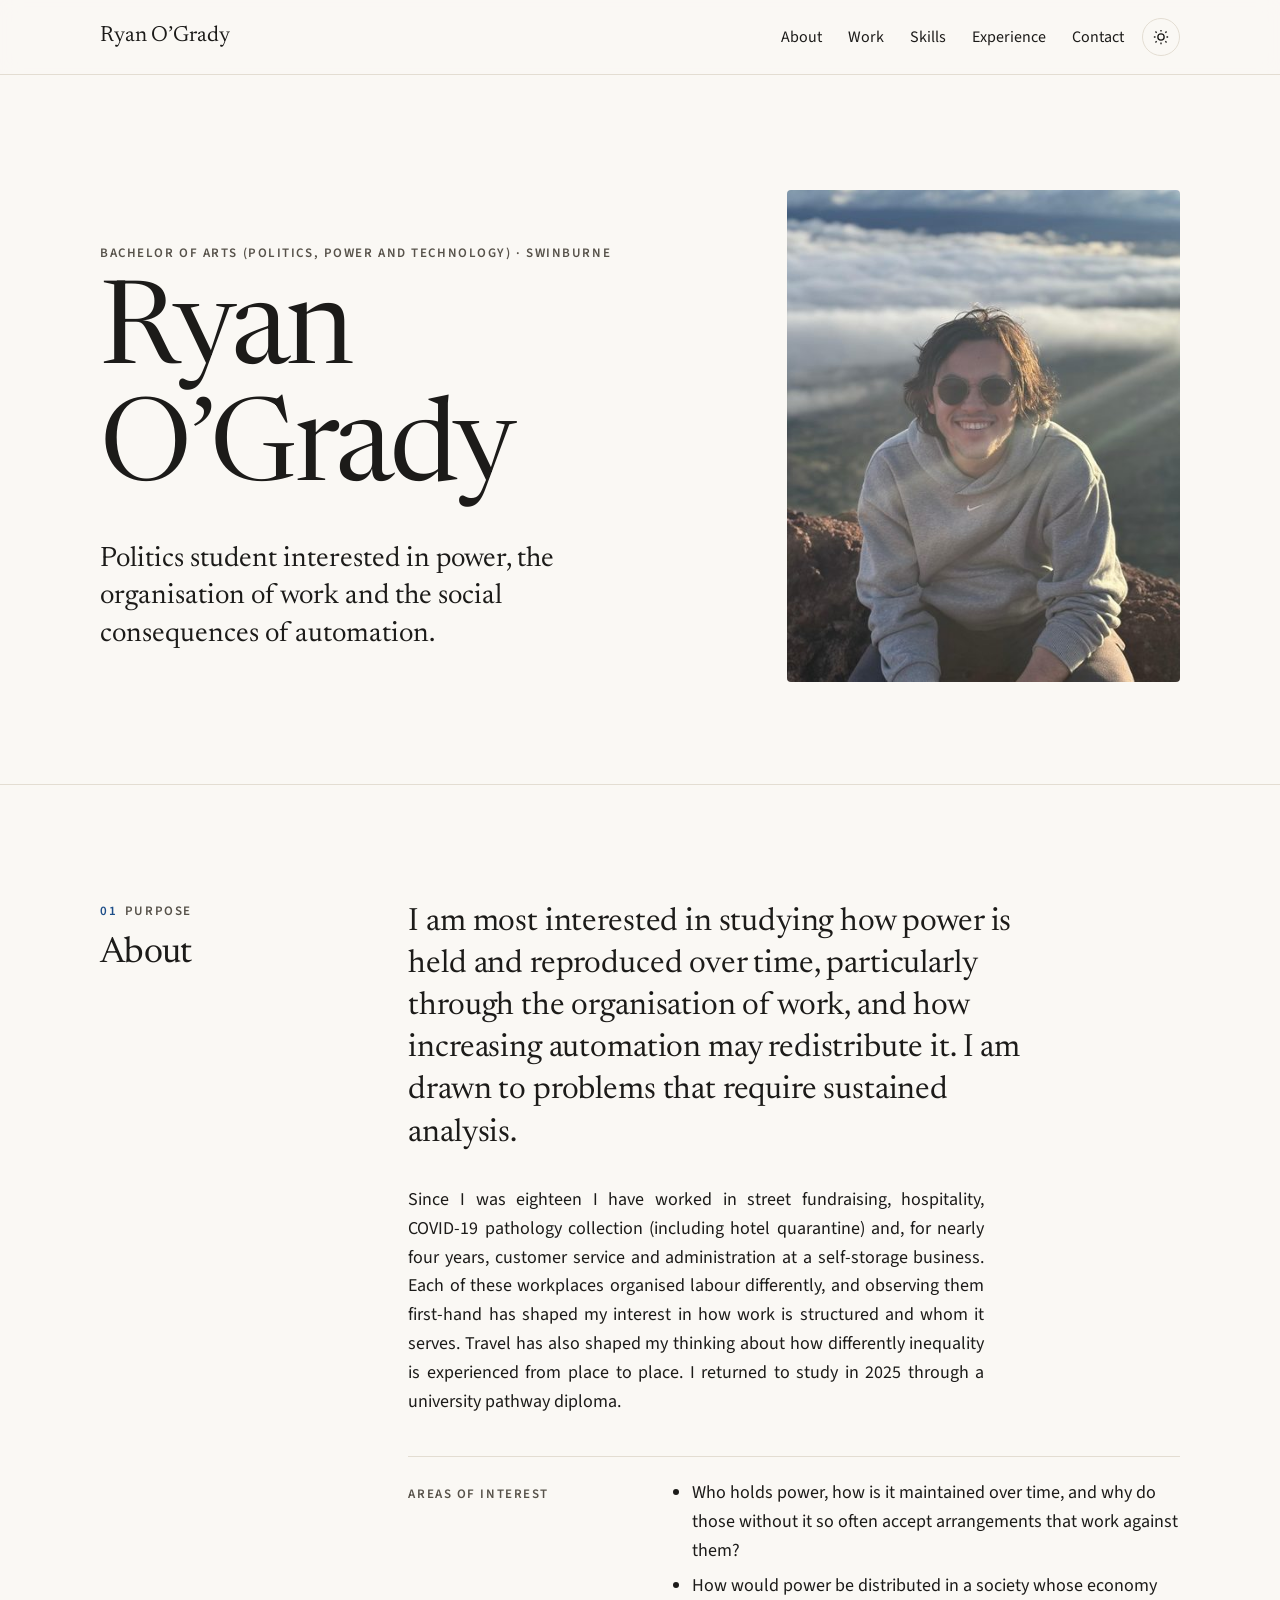
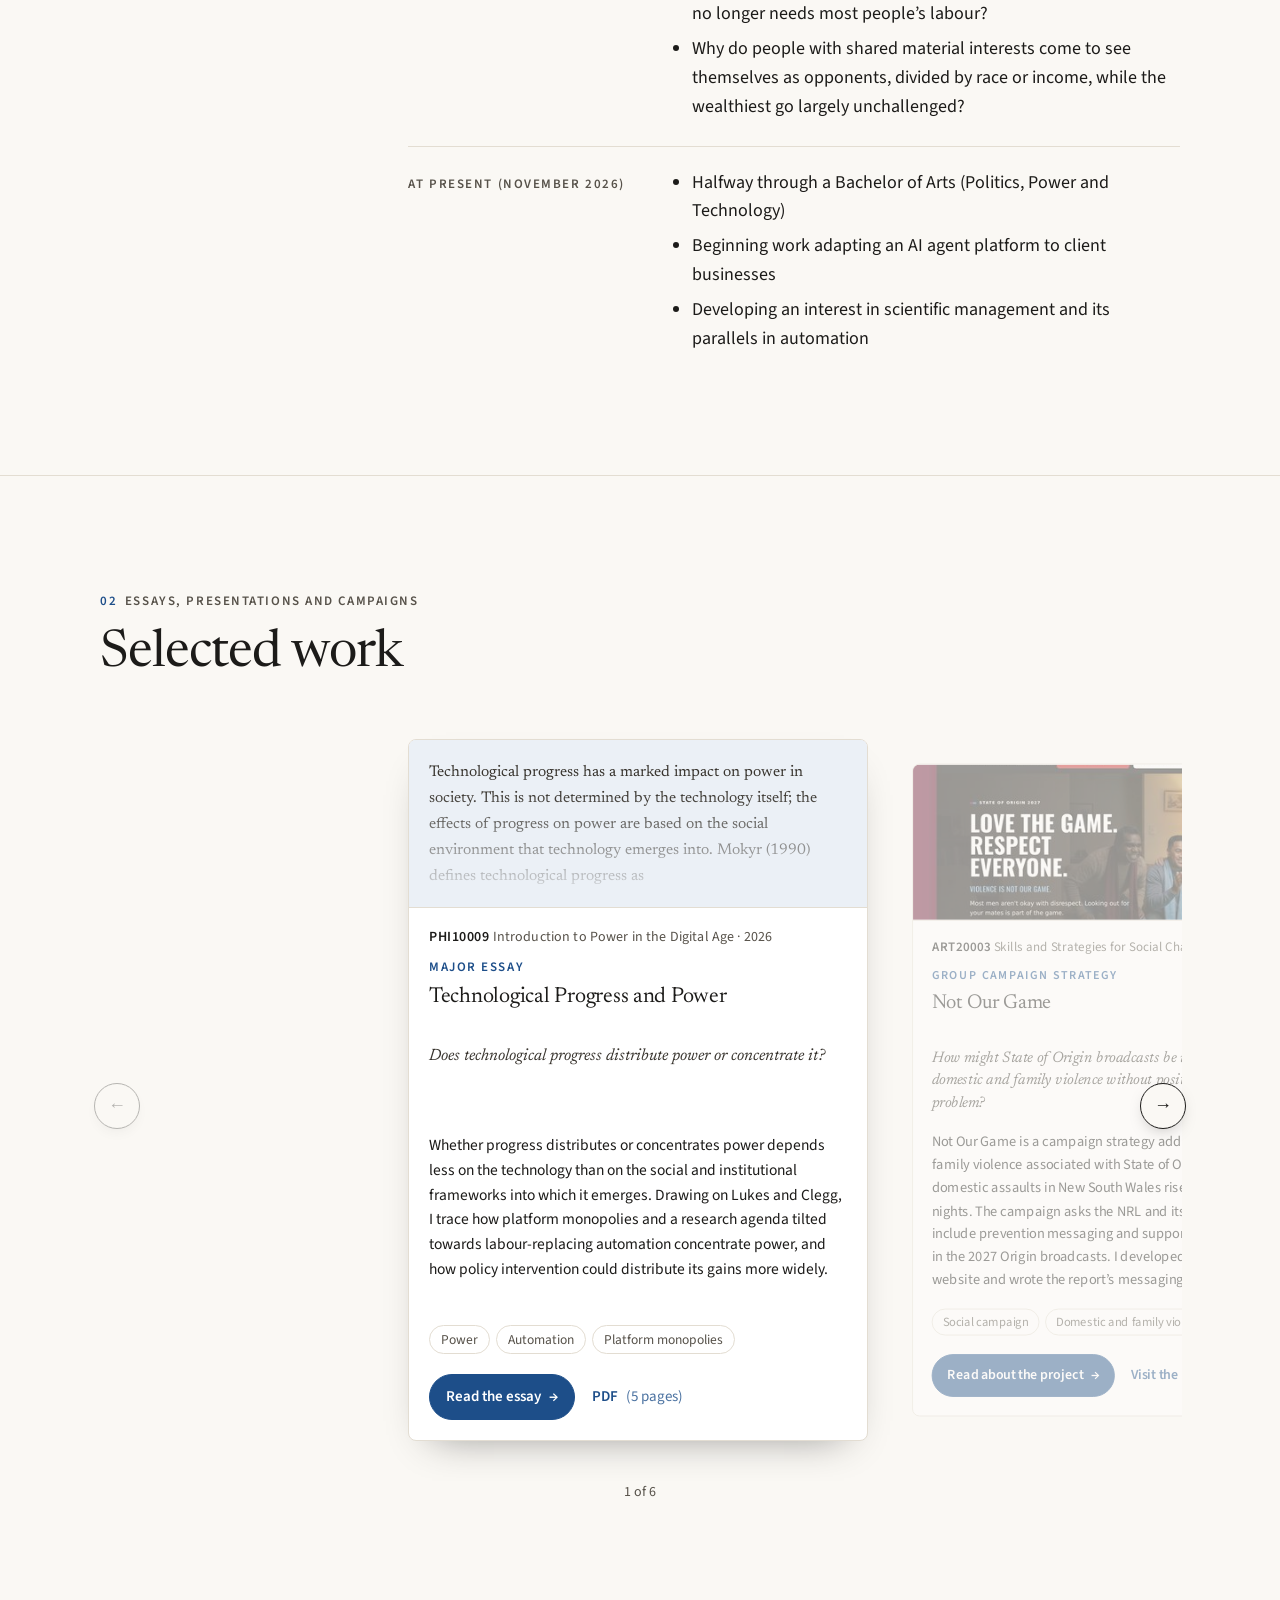
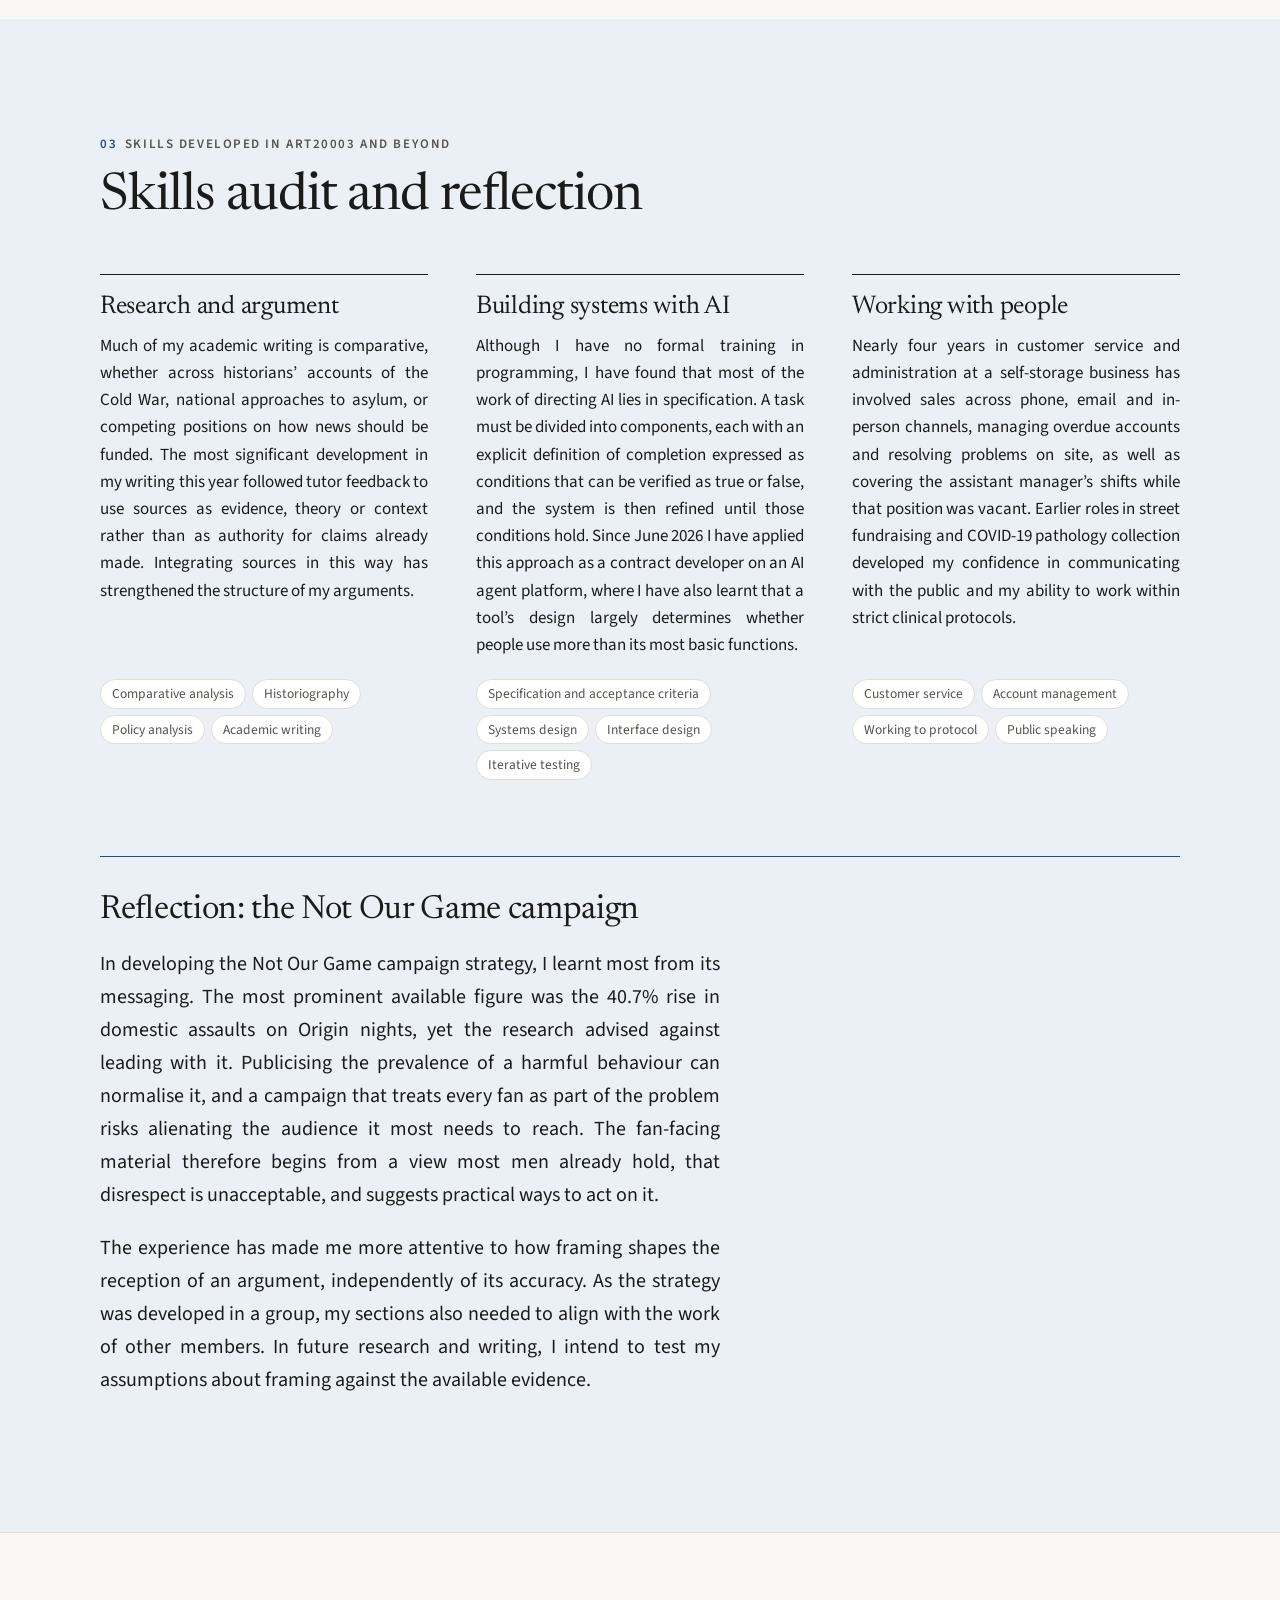
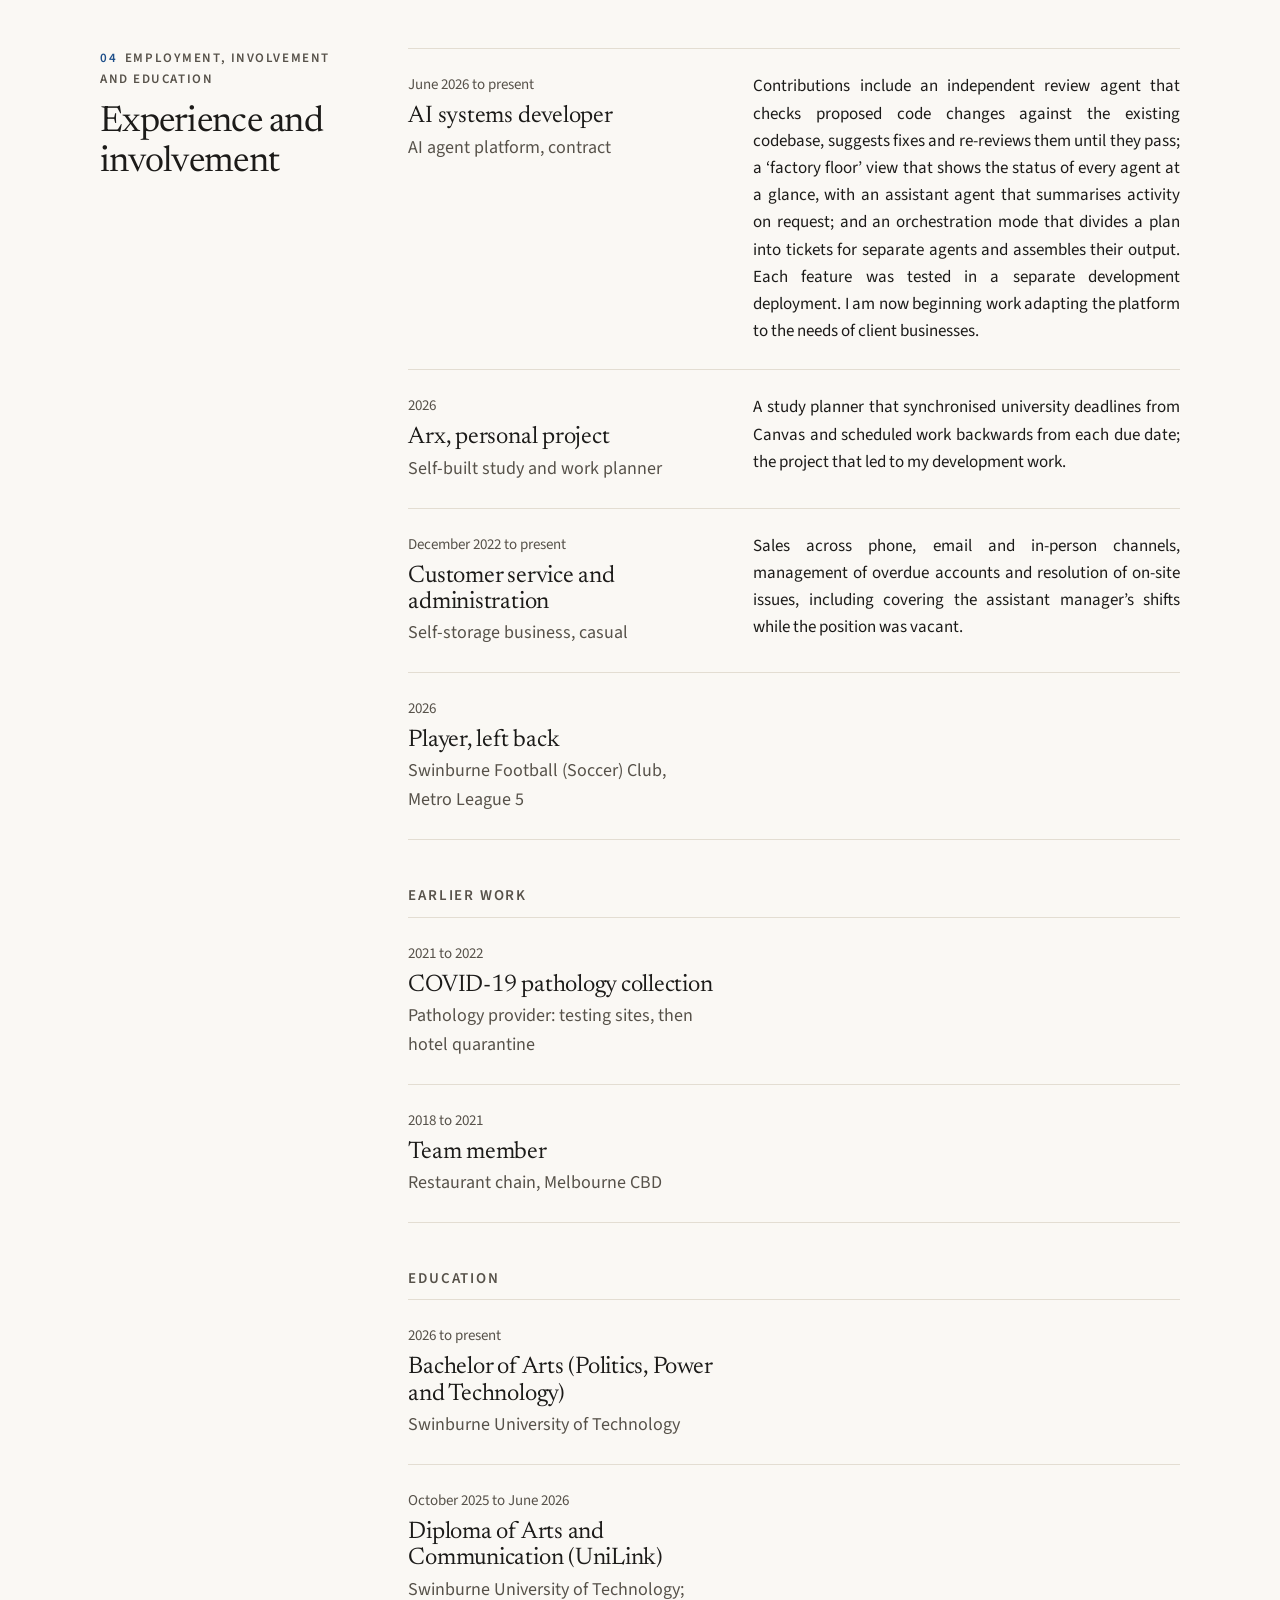
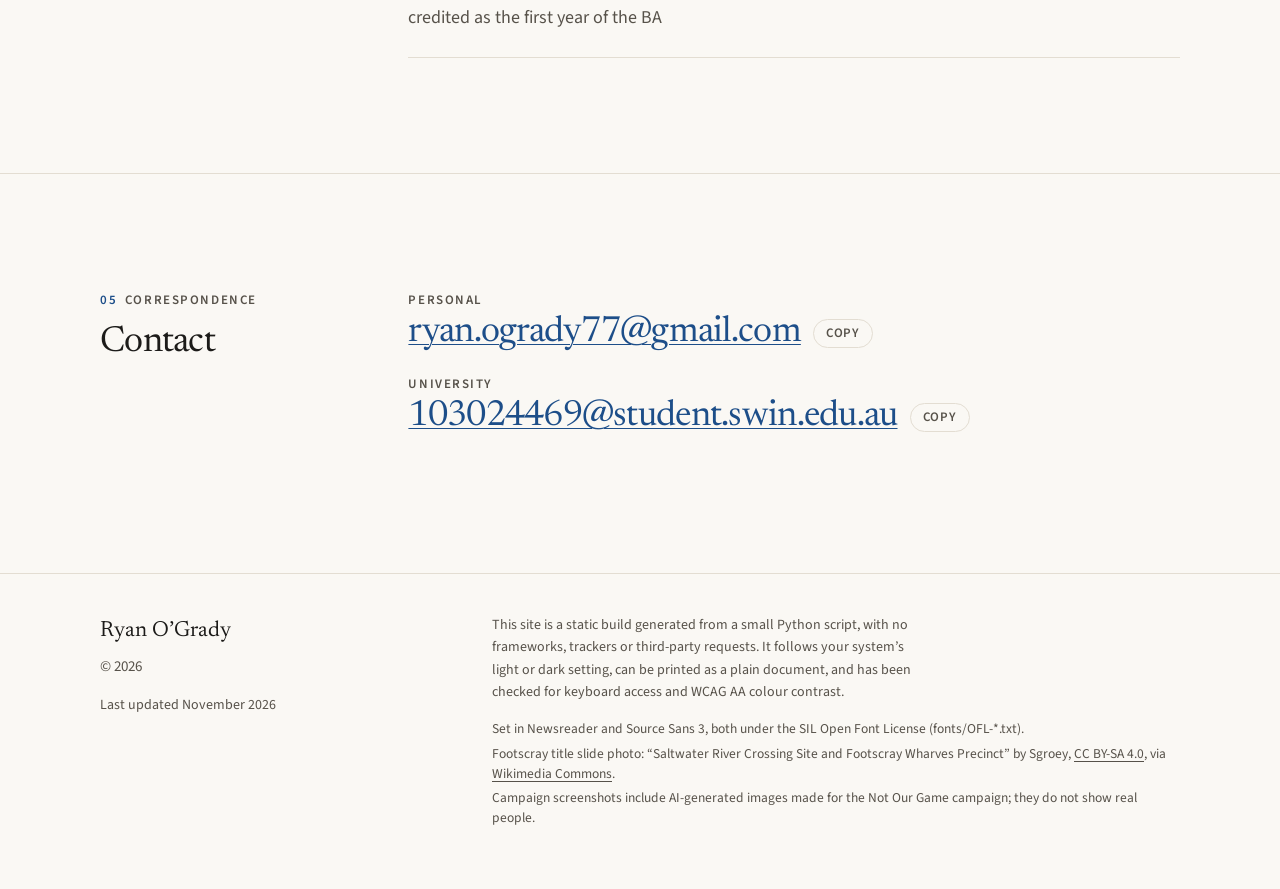
==== commit aeb4669b: "Final pass: Not Our Game second, Experience details open, copy and furniture fixes Co-Authored-By: C" ====
--- a/index.html
+++ b/index.html
@@ -1 +1 @@
-<!doctype html><html lang="en-AU"><head><meta charset="utf-8"><meta name="viewport" content="width=device-width, initial-scale=1"><title>Ryan O’Grady | Bachelor of Arts (Politics, Power and Technology), Swinburne</title><meta name="description" content="Portfolio of Ryan O’Grady, Bachelor of Arts student majoring in Politics, Power and Technology at Swinburne University of Technology."><meta name="theme-color" content="#faf8f4"><meta property="og:type" content="website"><meta property="og:title" content="Ryan O’Grady | Bachelor of Arts (Politics, Power and Technology), Swinburne"><meta property="og:description" content="Portfolio of Ryan O’Grady, Bachelor of Arts student majoring in Politics, Power and Technology at Swinburne University of Technology."><meta property="og:url" content="https://ryanoogrady.netlify.app"><meta property="og:image" content="https://ryanoogrady.netlify.app/og.jpg"><meta property="og:image:width" content="1200"><meta property="og:image:height" content="630"><meta property="og:image:alt" content="Ryan O’Grady: Bachelor of Arts (Politics, Power and Technology) · Swinburne"><meta name="twitter:card" content="summary_large_image"><link rel="icon" href="favicon.svg" type="image/svg+xml"><link rel="preload" href="fonts/newsreader.woff2" as="font" type="font/woff2" crossorigin><link rel="preload" href="fonts/source-sans-3.woff2" as="font" type="font/woff2" crossorigin><link rel="stylesheet" href="style.css?v=250d676201"><script>try{var t=localStorage.getItem("theme");if(t)document.documentElement.dataset.theme=t}catch(e){}</script><script src="site.js?v=250d676201" defer></script></head><body><a class="skip" href="#main">Skip to content</a><header class="site-head" id="top"><div class="wrap"><a class="brand" href="#top">Ryan O’Grady</a><div class="head-tools"><nav class="nav" aria-label="Main"><ul><li><a href="#about">About</a></li><li><a href="#work">Work</a></li><li><a href="#skills">Skills</a></li><li><a href="#experience">Experience</a></li><li><a href="#contact">Contact</a></li></ul></nav><button class="theme-toggle" type="button" aria-label="Switch to dark theme" hidden><svg class="sun" viewBox="0 0 24 24" fill="none" stroke="currentColor" stroke-width="1.8" aria-hidden="true"><circle cx="12" cy="12" r="4.2"/><path d="M12 2.5v2.2M12 19.3v2.2M4.6 4.6l1.6 1.6M17.8 17.8l1.6 1.6M2.5 12h2.2M19.3 12h2.2M4.6 19.4l1.6-1.6M17.8 6.2l1.6-1.6"/></svg><svg class="moon" viewBox="0 0 24 24" fill="none" stroke="currentColor" stroke-width="1.8" aria-hidden="true"><path d="M20 14.6A8.5 8.5 0 0 1 9.4 4a8.5 8.5 0 1 0 10.6 10.6z"/></svg></button></div></div><div class="progress" aria-hidden="true"></div></header><main id="main"><section class="hero" aria-labelledby="name"><div class="wrap"><div><p class="kicker">Bachelor of Arts (Politics, Power and Technology) · Swinburne</p><h1 id="name">Ryan O’Grady</h1><div class="descriptor"><p>Politics student interested in power, the organisation of work and the social consequences of automation.</p></div></div><figure class="portrait"><img src="images/ryan-portrait-900.jpg" srcset="images/ryan-portrait-450.jpg 450w, images/ryan-portrait-900.jpg 900w" sizes="(max-width:900px) 340px, 33vw" width="900" height="1125" alt="Ryan sitting on a rocky summit above a layer of cloud, smiling." fetchpriority="high" decoding="async"></figure></div></section><section class="sec" id="about" aria-labelledby="about-h"><div class="wrap sec-grid"><div class="sec-label"><p class="kicker"><span class="num">01</span>Purpose</p><h2 id="about-h">About</h2></div><div><p class="lede">I am most interested in studying how power is held and reproduced over time, particularly through the organisation of work, and how increasing automation may redistribute it. I am particularly drawn to problems that require sustained analysis.</p><div class="measure" style="margin-top:28px"><p>Since I was eighteen I have worked in street fundraising, hospitality, COVID-19 pathology collection (including hotel quarantine) and, for nearly four years, customer service and administration at a self-storage business. Each of these workplaces organised labour differently, and observing them first-hand has shaped my interest in how work is structured and whom it serves. Travel has also shaped my thinking, particularly about how differently inequality is experienced from place to place. I returned to study in 2025 through a university pathway diploma.</p></div><div class="exploring"><p class="kicker">Areas of interest</p><div><ul class="points"><li>Who holds power, how is it maintained over time, and why do those without it so often accept arrangements that work against them?</li><li>How would power be distributed in a society whose economy no longer needs most people’s labour?</li><li>Why do people with shared material interests come to see themselves as opponents, divided by race or income, while the wealthiest go largely unchallenged?</li></ul></div></div><div class="exploring"><p class="kicker">At present (November 2026)</p><div><ul class="points"><li>Halfway through a Bachelor of Arts (Politics, Power and Technology)</li><li>Beginning work adapting an AI agent platform to client businesses</li><li>Developing an interest in scientific management and its parallels in automation</li></ul></div></div></div></div></section><section class="sec" id="work" aria-labelledby="work-h"><div class="wrap"><div class="work-head"><div><p class="kicker"><span class="num">02</span>Essays, presentations and campaigns</p><h2 id="work-h">Selected work</h2></div></div><div class="rail-wrap"><button class="rail-btn prev" type="button" aria-label="Previous piece of work" hidden><span aria-hidden="true">&larr;</span></button><div class="rail" role="region" aria-roledescription="carousel" aria-label="Selected work" tabindex="0"><article class="card" aria-roledescription="slide" aria-label="1 of 6"><div class="media"><div class="page-preview"><p>Technological progress has a marked impact on power in society. This is not determined by the technology itself; the effects of progress on power are based on the social environment that technology emerges into. Mokyr (1990) defines technological progress as</p></div></div><div class="card-body"><p class="unit"><b>PHI10009</b> Introduction to Power in the Digital Age <span aria-hidden="true">&middot;</span> 2026</p><h3><span class="type">Major essay</span><a class="card-link" href="essay-technological-progress-and-power.html">Technological Progress and Power</a></h3><div class="card-q"><p class="topic">Does technological progress distribute power or concentrate it?</p></div><div class="card-summary"><p>Whether progress distributes or concentrates power depends less on the technology than on the social and institutional frameworks into which it emerges. Drawing on Lukes and Clegg, I trace how platform monopolies and a research agenda tilted towards labour-replacing automation concentrate power, and how policy intervention could distribute its gains more widely.</p></div><ul class="tags" aria-label="Topics"><li>Power</li><li>Automation</li><li>Platform monopolies</li></ul><div class="card-actions"><p class="actions"><a class="btn solid" href="essay-technological-progress-and-power.html">Read the essay <span class="arr" aria-hidden="true">&rarr;</span></a><a class="btn" href="files/ryan-ogrady-technological-progress-and-power.pdf">PDF <span class="btn-note">(5 pages)</span></a></p></div></div></article><article class="card" aria-roledescription="slide" aria-label="2 of 6"><div class="media"><div class="page-preview"><p>At the end of 2025, 41.6 million people worldwide were refugees, and a further 9 million were awaiting a decision on an asylum claim (United Nations High Commissioner for Refugees [UNHCR], 2026a). Of these, around 116,000 were in Australia and</p></div></div><div class="card-body"><p class="unit"><b>SOC20013</b> Race, Ethnicity and Migration <span aria-hidden="true">&middot;</span> 2026</p><h3><span class="type">Major essay</span><a class="card-link" href="essay-deterring-arrival.html">Deterring Arrival: Asylum Policy in Australia and the United States</a></h3><div class="card-q"><p class="topic">How do Australia and the United States keep asylum seekers from reaching the territory where they could claim protection?</p></div><div class="card-summary"><p>Both countries have constructed similar architectures of deterrence in response to comparable moral panics. Geography explains most differences in form, offshore detention in Australia and land buffers in the United States. The more significant contrast lies in durability, with Australia’s bipartisan consensus differing from US policy, which shifts between administrations and is contested in the courts.</p></div><ul class="tags" aria-label="Topics"><li>Asylum policy</li><li>Migration</li><li>Comparative policy</li></ul><div class="card-actions"><p class="actions"><a class="btn solid" href="essay-deterring-arrival.html">Read the essay <span class="arr" aria-hidden="true">&rarr;</span></a><a class="btn" href="files/ryan-ogrady-deterring-arrival-asylum-policy.pdf">PDF <span class="btn-note">(8 pages)</span></a></p></div></div></article><article class="card" aria-roledescription="slide" aria-label="3 of 6"><div class="media"><div class="page-preview"><p>In June 2015, Prime Minister Tony Abbott asked the ABC "whose side are you on?" after its program Q&amp;A allowed a former terrorism suspect to ask a question from the studio audience (Davidson, 2015, para. 3). The question implies that</p></div></div><div class="card-body"><p class="unit"><b>HIS10006</b> Propaganda: A History of Media and Politics <span aria-hidden="true">&middot;</span> 2026</p><h3><span class="type">Major essay</span><a class="card-link" href="essay-insulating-news.html">Insulating News from the Market and the State</a></h3><div class="card-q"><p class="topic">Should news and information, as public goods, be quarantined from the commercial market, and would that make them independent?</p></div><div class="card-summary"><p>I argue that news is only partly a public good, and that quarantining it from the market would not secure its independence. Cases from the Chicago press in 1918 to Poland’s public broadcaster in 2021 suggest that removing the market leaves control with the state. News should instead be insulated from both, through regulatory protection and secure funding.</p></div><ul class="tags" aria-label="Topics"><li>Media policy</li><li>Public goods</li><li>Public broadcasting</li></ul><div class="card-actions"><p class="actions"><a class="btn solid" href="essay-insulating-news.html">Read the essay <span class="arr" aria-hidden="true">&rarr;</span></a><a class="btn" href="files/ryan-ogrady-insulating-news.pdf">PDF <span class="btn-note">(7 pages)</span></a></p></div></div></article><article class="card" aria-roledescription="slide" aria-label="4 of 6"><div class="media fit"><img src="images/footscray-final-p1-960.jpg" srcset="images/footscray-final-p1-480.jpg 480w, images/footscray-final-p1-960.jpg 960w" sizes="(max-width:700px) 92vw, 400px" width="960" height="540" alt="Title slide, ‘Migrant Settlement and Gentrification in Footscray’, over a photo of apartment towers beside the river at Footscray." loading="lazy" decoding="async"></div><div class="card-body"><p class="unit"><b>SOC20013</b> Race, Ethnicity and Migration <span aria-hidden="true">&middot;</span> 2026</p><h3><span class="type">Tutorial presentation</span><a class="card-link" href="files/ryan-ogrady-footscray-presentation-slides.pdf">Migrant Settlement and Gentrification in Footscray</a></h3><div class="card-q"><p class="topic">What happens to a migrant gateway suburb when urban renewal and gentrification arrive?</p></div><div class="card-summary"><p>Footscray has served as a gateway suburb for successive waves of migrants, but government-led renewal and rents rising faster than in the outer west are eroding that role; the Ethiopian and Somali communities now live mostly in Wyndham, Brimbank and Hume. I recommend affordable housing beyond key workers, secure leases for migrant traders and settlement services where new arrivals now live.</p></div><ul class="tags" aria-label="Topics"><li>Migration</li><li>Housing</li><li>Urban renewal</li><li>Melbourne</li></ul><div class="card-actions"><p class="actions"><a class="btn" href="files/ryan-ogrady-footscray-presentation-slides.pdf">View the slides <span class="btn-note">(PDF, 14 pages)</span></a></p></div></div></article><article class="card" aria-roledescription="slide" aria-label="5 of 6"><div class="media"><div class="page-preview"><p>For more than forty years after the Second World War, the United States and the Soviet Union were locked in the Cold War, a struggle described by Hobsbawm (1995) as “a Third World War, though a very peculiar one” (p.</p></div></div><div class="card-body"><p class="unit"><b>HIS10003</b> Global History <span aria-hidden="true">&middot;</span> 2026</p><h3><span class="type">Term essay</span><a class="card-link" href="essay-cold-war.html">Three vantage points of the Cold War: Hobsbawm, Gaddis, and Jervis</a></h3><div class="card-q"><p class="topic">Why do three major accounts of the Cold War, written before, shortly after and a decade after the Soviet collapse, reach different conclusions?</p></div><div class="card-summary"><p>The period in which Hobsbawm, Gaddis and Jervis each wrote, the information available to them and their theoretical frameworks all shaped their accounts. They largely agree on the observable features of the conflict, diverge on what drove the superpower rivalry, and converge, by different routes, on the Soviet role in ending it.</p></div><ul class="tags" aria-label="Topics"><li>Cold War</li><li>International relations</li><li>Historiography</li></ul><div class="card-actions"><p class="actions"><a class="btn solid" href="essay-cold-war.html">Read the essay <span class="arr" aria-hidden="true">&rarr;</span></a><a class="btn" href="files/ryan-ogrady-cold-war-three-vantage-points.pdf">PDF <span class="btn-note">(7 pages)</span></a></p></div></div></article><article class="card" aria-roledescription="slide" aria-label="6 of 6"><div class="media"><img src="images/campaign-home-desktop-960.jpg" srcset="images/campaign-home-desktop-480.jpg 480w, images/campaign-home-desktop-960.jpg 960w" sizes="(max-width:700px) 92vw, 400px" width="960" height="533" alt="Home page of the Not Our Game campaign website, headed ‘Love the game. Respect everyone.’ over an AI-generated image of four fans watching a game at home." loading="lazy" decoding="async"></div><div class="card-body"><p class="unit"><b>ART20003</b> Skills and Strategies for Social Change <span aria-hidden="true">&middot;</span> 2026</p><h3><span class="type">Group campaign strategy</span><a class="card-link" href="not-our-game.html">Not Our Game</a></h3><div class="card-q"><p class="topic">How might State of Origin broadcasts be used to prevent domestic and family violence without positioning fans as the problem?</p></div><div class="card-summary"><p>Not Our Game is a campaign strategy addressing domestic and family violence associated with State of Origin, during which recorded domestic assaults in New South Wales rise by 40.7%. The campaign asks the NRL and its broadcasters to include prevention messaging and support-service information in the 2027 Origin broadcasts. I developed the campaign website and wrote the report’s messaging and artefact sections.</p></div><ul class="tags" aria-label="Topics"><li>Social campaign</li><li>Domestic and family violence</li><li>Messaging</li></ul><div class="card-actions"><p class="actions"><a class="btn" href="not-our-game.html">Read about the project <span class="arr" aria-hidden="true">&rarr;</span></a><a class="btn" href="https://not-our-game.netlify.app">Visit the live campaign site <span class="arr" aria-hidden="true">&#8599;</span></a></p></div></div></article></div><button class="rail-btn next" type="button" aria-label="Next piece of work" hidden><span aria-hidden="true">&rarr;</span></button></div><p class="rail-count" aria-live="polite" hidden>1 of 6</p></div></section><section class="sec skills" id="skills" aria-labelledby="skills-h"><div class="wrap"><p class="kicker"><span class="num">03</span>Skills developed in ART20003 and beyond</p><h2 id="skills-h">Skills audit and reflection</h2><div class="skill-groups"><article class="skill-group"><h3>Research and argument</h3><div class="skill-text"><p>Much of my academic writing is comparative, whether across historians’ accounts of the Cold War, national approaches to asylum, or competing positions on how news should be funded. The most significant development in my writing this year followed tutor feedback to use sources as evidence, theory or context rather than as authority for claims already made. Integrating sources in this way has strengthened the structure of my arguments.</p></div><ul class="tags" aria-label="Skills"><li>Comparative analysis</li><li>Historiography</li><li>Policy analysis</li><li>Academic writing</li></ul></article><article class="skill-group"><h3>Building systems with AI</h3><div class="skill-text"><p>Although I have no formal training in programming, I have found that most of the work of directing AI lies in specification. A task must be divided into components, each with an explicit definition of completion expressed as conditions that can be verified as true or false, and the system is then refined until those conditions hold. Since June 2026 I have applied this approach as a contract developer on an AI agent platform, where I have also learnt that a tool’s design largely determines whether people use more than its most basic functions.</p></div><ul class="tags" aria-label="Skills"><li>Specification and acceptance criteria</li><li>Systems design</li><li>Interface design</li><li>Iterative testing</li></ul></article><article class="skill-group"><h3>Working with people</h3><div class="skill-text"><p>Nearly four years in customer service and administration at a self-storage business has involved sales across phone, email and in-person channels, managing overdue accounts and resolving problems on site, as well as covering the assistant manager’s shifts while that position was vacant. Earlier roles in street fundraising and COVID-19 pathology collection developed my confidence in communicating with the public and my ability to work within strict clinical protocols.</p></div><ul class="tags" aria-label="Skills"><li>Customer service</li><li>Account management</li><li>Working to protocol</li><li>Public speaking</li></ul></article></div><div class="skills-body"><div class="audit"><h3 class="reflect-h">Reflection: the Not Our Game campaign</h3><p>In developing the Not Our Game campaign strategy, I learnt most from its messaging. The most striking available figure was the 40.7% rise in domestic assaults on Origin nights, yet the research advised against leading with it. Publicising the prevalence of a harmful behaviour can normalise it, and a campaign that treats every fan as part of the problem risks alienating the audience it most needs to reach. The fan-facing material therefore begins from a view most men already hold, that disrespect is unacceptable, and suggests practical ways to act on it.</p><p>The experience has made me more attentive to how framing shapes the reception of an argument, independently of its accuracy. As the strategy was developed in a group, my sections also needed to align with the work of other members. In future research and writing, I intend to test my assumptions about framing against the available evidence.</p></div><div></div></div></div></section><section class="sec" id="experience" aria-labelledby="xp-h"><div class="wrap sec-grid"><div class="sec-label"><p class="kicker"><span class="num">04</span>Employment, involvement and education</p><h2 id="xp-h">Experience and involvement</h2></div><div><ul class="xp"><li><div class="dates">June 2026 to present</div><div><h3>AI systems developer</h3><p class="org">AI agent platform, contract</p></div><div class="text"><details class="more"><summary>Details</summary><p>Contributions include an independent review agent that checks proposed code changes against the existing codebase, suggests fixes and re-reviews them until they pass; a ‘factory floor’ view that shows the status of every agent at a glance, with an assistant agent that summarises activity on request; and an orchestration mode that divides a plan into tickets for separate agents and assembles their output. Each feature was tested in a separate development deployment. I am now beginning work adapting the platform to the needs of client businesses.</p></details></div></li><li><div class="dates">2026</div><div><h3>Arx, personal project</h3><p class="org">Self-built study and work planner</p></div><div class="text"><details class="more"><summary>Details</summary><p>A self-built study planner that synchronised university deadlines from Canvas and scheduled work backwards from each due date; the project that led to my development work.</p></details></div></li><li><div class="dates">December 2022 to present</div><div><h3>Customer service and administration</h3><p class="org">Self-storage business, casual</p></div><div class="text"><details class="more"><summary>Details</summary><p>Sales across phone, email and in-person channels, management of overdue accounts and resolution of on-site issues, including covering the assistant manager’s shifts while the position was vacant.</p></details></div></li><li><div class="dates">2026</div><div><h3>Player, left back</h3><p class="org">Swinburne Football (Soccer) Club, Metro League 5</p></div><div class="text"></div></li></ul><h3 class="xp-sub">Earlier work</h3><ul class="xp"><li><div class="dates">2021 to 2022</div><div><h3>COVID-19 pathology collection</h3><p class="org">Pathology provider: testing sites, then hotel quarantine</p></div><div class="text"></div></li><li><div class="dates">2018 to 2021</div><div><h3>Team member</h3><p class="org">Restaurant chain, Melbourne CBD</p></div><div class="text"></div></li></ul><h3 class="xp-sub">Education</h3><ul class="xp"><li><div class="dates">2026 to present</div><div><h3>Bachelor of Arts (Politics, Power and Technology)</h3><p class="org">Swinburne University of Technology</p></div><div class="text"></div></li><li><div class="dates">October 2025 to June 2026</div><div><h3>Diploma of Arts and Communication (UniLink)</h3><p class="org">Swinburne University of Technology; credited as the first year of the BA</p></div><div class="text"></div></li></ul></div></div></section><section class="sec contact" id="contact" aria-labelledby="contact-h"><div class="wrap sec-grid"><div class="sec-label"><p class="kicker"><span class="num">05</span>Correspondence</p><h2 id="contact-h">Contact</h2></div><div><div class="emails"><p class="email-row"><span class="email-label">Personal</span><span class="email-line"><a class="big" href="mailto:ryan.ogrady77@gmail.com">ryan.ogrady77@gmail.com</a><button class="copy" type="button" data-copy="ryan.ogrady77@gmail.com" aria-label="Copy personal email address" hidden>Copy</button></span></p><p class="email-row"><span class="email-label">University</span><span class="email-line"><a class="big" href="mailto:103024469@student.swin.edu.au">103024469@student.swin.edu.au</a><button class="copy" type="button" data-copy="103024469@student.swin.edu.au" aria-label="Copy university email address" hidden>Copy</button></span></p><span class="sr-only" aria-live="polite" id="live"></span></div></div></div></section></main><footer class="site-foot"><div class="wrap"><div><p class="name">Ryan O’Grady</p><p>&copy; 2026</p><p class="updated">Last updated November 2026</p></div><div><p class="colophon">This site is a static build generated from a small Python script, with no frameworks, trackers or third-party requests. It follows your system’s light or dark setting, can be printed as a plain document, and has been checked for keyboard access and WCAG AA colour contrast.</p><ul class="credits"><li>Set in Newsreader and Source Sans 3, both under the SIL Open Font License (fonts/OFL-*.txt).</li><li>Footscray title slide photo: “Saltwater River Crossing Site and Footscray Wharves Precinct” by Sgroey, <a href="https://creativecommons.org/licenses/by-sa/4.0/">CC BY-SA 4.0</a>, via <a href="https://commons.wikimedia.org/wiki/File:Saltwater_River_Crossing_Site_and_Footscray_Wharves_Precinct.jpg">Wikimedia Commons</a>.</li><li>Campaign screenshots include AI-generated images made for the Not Our Game campaign; they do not show real people.</li></ul></div></div></footer></body></html>+<!doctype html><html lang="en-AU"><head><meta charset="utf-8"><meta name="viewport" content="width=device-width, initial-scale=1"><title>Ryan O’Grady | Bachelor of Arts (Politics, Power and Technology), Swinburne</title><meta name="description" content="Portfolio of Ryan O’Grady, Bachelor of Arts student majoring in Politics, Power and Technology at Swinburne University of Technology."><meta name="theme-color" content="#faf8f4"><meta property="og:type" content="website"><meta property="og:title" content="Ryan O’Grady | Bachelor of Arts (Politics, Power and Technology), Swinburne"><meta property="og:description" content="Portfolio of Ryan O’Grady, Bachelor of Arts student majoring in Politics, Power and Technology at Swinburne University of Technology."><meta property="og:url" content="https://ryanoogrady.netlify.app/"><meta property="og:image" content="https://ryanoogrady.netlify.app/og.jpg"><meta property="og:image:width" content="1200"><meta property="og:image:height" content="630"><meta property="og:image:alt" content="Ryan O’Grady: Bachelor of Arts (Politics, Power and Technology) · Swinburne"><meta name="twitter:card" content="summary_large_image"><link rel="icon" href="favicon.svg" type="image/svg+xml"><link rel="preload" href="fonts/newsreader.woff2" as="font" type="font/woff2" crossorigin><link rel="preload" href="fonts/source-sans-3.woff2" as="font" type="font/woff2" crossorigin><link rel="stylesheet" href="style.css?v=7afdd01bdb"><script>try{var t=localStorage.getItem("theme");if(t)document.documentElement.dataset.theme=t}catch(e){}</script><script src="site.js?v=7afdd01bdb" defer></script></head><body><a class="skip" href="#main">Skip to content</a><header class="site-head" id="top"><div class="wrap"><a class="brand" href="#top">Ryan O’Grady</a><div class="head-tools"><nav class="nav" aria-label="Main"><ul><li><a href="#about">About</a></li><li><a href="#work">Work</a></li><li><a href="#skills">Skills</a></li><li><a href="#experience">Experience</a></li><li><a href="#contact">Contact</a></li></ul></nav><button class="theme-toggle" type="button" aria-label="Switch to dark theme" hidden><svg class="sun" viewBox="0 0 24 24" fill="none" stroke="currentColor" stroke-width="1.8" aria-hidden="true"><circle cx="12" cy="12" r="4.2"/><path d="M12 2.5v2.2M12 19.3v2.2M4.6 4.6l1.6 1.6M17.8 17.8l1.6 1.6M2.5 12h2.2M19.3 12h2.2M4.6 19.4l1.6-1.6M17.8 6.2l1.6-1.6"/></svg><svg class="moon" viewBox="0 0 24 24" fill="none" stroke="currentColor" stroke-width="1.8" aria-hidden="true"><path d="M20 14.6A8.5 8.5 0 0 1 9.4 4a8.5 8.5 0 1 0 10.6 10.6z"/></svg></button></div></div><div class="progress" aria-hidden="true"></div></header><main id="main"><section class="hero" aria-labelledby="name"><div class="wrap"><div><p class="kicker">Bachelor of Arts (Politics, Power and Technology) · Swinburne</p><h1 id="name">Ryan O’Grady</h1><div class="descriptor"><p>Politics student interested in power, the organisation of work and the social consequences of automation.</p></div></div><figure class="portrait"><img src="images/ryan-portrait-900.jpg" srcset="images/ryan-portrait-450.jpg 450w, images/ryan-portrait-900.jpg 900w" sizes="(max-width:900px) 340px, 33vw" width="900" height="1125" alt="Ryan sitting on a rocky summit above a layer of cloud, smiling." fetchpriority="high" decoding="async"></figure></div></section><section class="sec" id="about" aria-labelledby="about-h"><div class="wrap sec-grid"><div class="sec-label"><p class="kicker"><span class="num">01</span>Purpose</p><h2 id="about-h">About</h2></div><div><p class="lede">I am most interested in studying how power is held and reproduced over time, particularly through the organisation of work, and how increasing automation may redistribute it. I am drawn to problems that require sustained analysis.</p><div class="measure" style="margin-top:28px"><p>Since I was eighteen I have worked in street fundraising, hospitality, <span class="nowrap">COVID-19</span> pathology collection (including hotel quarantine) and, for nearly four years, customer service and administration at a self-storage business. Each of these workplaces organised labour differently, and observing them first-hand has shaped my interest in how work is structured and whom it serves. Travel has also shaped my thinking about how differently inequality is experienced from place to place. I returned to study in 2025 through a university pathway diploma.</p></div><div class="exploring"><p class="kicker">Areas of interest</p><div><ul class="points"><li>Who holds power, how is it maintained over time, and why do those without it so often accept arrangements that work against them?</li><li>How would power be distributed in a society whose economy no longer needs most people’s labour?</li><li>Why do people with shared material interests come to see themselves as opponents, divided by race or income, while the wealthiest go largely unchallenged?</li></ul></div></div><div class="exploring"><p class="kicker">At present (November 2026)</p><div><ul class="points"><li>Halfway through a Bachelor of Arts (Politics, Power and Technology)</li><li>Beginning work adapting an AI agent platform to client businesses</li><li>Developing an interest in scientific management and its parallels in automation</li></ul></div></div></div></div></section><section class="sec" id="work" aria-labelledby="work-h"><div class="wrap"><div class="work-head"><div><p class="kicker"><span class="num">02</span>Essays, presentations and campaigns</p><h2 id="work-h">Selected work</h2></div></div><div class="rail-wrap"><button class="rail-btn prev" type="button" aria-label="Previous piece of work" hidden><span aria-hidden="true">&larr;</span></button><div class="rail" role="region" aria-roledescription="carousel" aria-label="Selected work" tabindex="0"><article class="card" aria-roledescription="slide" aria-label="1 of 6"><div class="media"><div class="page-preview"><p>Technological progress has a marked impact on power in society. This is not determined by the technology itself; the effects of progress on power are based on the social environment that technology emerges into. Mokyr (1990) defines technological progress as</p></div></div><div class="card-body"><p class="unit"><b>PHI10009</b> Introduction to Power in the Digital Age <span aria-hidden="true">&middot;</span> 2026</p><h3><span class="type">Major essay</span><a class="card-link" href="essay-technological-progress-and-power.html">Technological Progress and Power</a></h3><div class="card-q"><p class="topic">Does technological progress distribute power or concentrate it?</p></div><div class="card-summary"><p>Whether progress distributes or concentrates power depends less on the technology than on the social and institutional frameworks into which it emerges. Drawing on Lukes and Clegg, I trace how platform monopolies and a research agenda tilted towards labour-replacing automation concentrate power, and how policy intervention could distribute its gains more widely.</p></div><ul class="tags" aria-label="Topics"><li>Power</li><li>Automation</li><li>Platform monopolies</li></ul><div class="card-actions"><p class="actions"><a class="btn solid" href="essay-technological-progress-and-power.html">Read the essay <span class="arr" aria-hidden="true">&rarr;</span></a><a class="btn" href="files/ryan-ogrady-technological-progress-and-power.pdf">PDF <span class="btn-note">(5 pages)</span></a></p></div></div></article><article class="card" aria-roledescription="slide" aria-label="2 of 6"><div class="media"><img src="images/campaign-home-desktop-960.jpg" srcset="images/campaign-home-desktop-480.jpg 480w, images/campaign-home-desktop-960.jpg 960w" sizes="(max-width:700px) 92vw, 400px" width="960" height="533" alt="Home page of the Not Our Game campaign website, headed ‘Love the game. Respect everyone.’ over an AI-generated image of four fans watching a game at home." loading="lazy" decoding="async"></div><div class="card-body"><p class="unit"><b>ART20003</b> Skills and Strategies for Social Change <span aria-hidden="true">&middot;</span> 2026</p><h3><span class="type">Group campaign strategy</span><a class="card-link" href="not-our-game.html">Not Our Game</a></h3><div class="card-q"><p class="topic">How might State of Origin broadcasts be used to prevent domestic and family violence without positioning fans as the problem?</p></div><div class="card-summary"><p>Not Our Game is a campaign strategy addressing domestic and family violence associated with State of Origin: recorded domestic assaults in New South Wales rise by 40.7% on Origin nights. The campaign asks the NRL and its broadcasters to include prevention messaging and support-service information in the 2027 Origin broadcasts. I developed the campaign website and wrote the report’s messaging and artefact sections.</p></div><ul class="tags" aria-label="Topics"><li>Social campaign</li><li>Domestic and family violence</li><li>Messaging</li></ul><div class="card-actions"><p class="actions"><a class="btn" href="not-our-game.html">Read about the project <span class="arr" aria-hidden="true">&rarr;</span></a><a class="btn" href="https://not-our-game.netlify.app">Visit the live campaign site <span class="arr" aria-hidden="true">&#8599;</span></a></p></div></div></article><article class="card" aria-roledescription="slide" aria-label="3 of 6"><div class="media"><div class="page-preview"><p>At the end of 2025, 41.6 million people worldwide were refugees, and a further 9 million were awaiting a decision on an asylum claim (United Nations High Commissioner for Refugees [UNHCR], 2026a). Of these, around 116,000 were in Australia and</p></div></div><div class="card-body"><p class="unit"><b>SOC20013</b> Race, Ethnicity and Migration <span aria-hidden="true">&middot;</span> 2026</p><h3><span class="type">Major essay</span><a class="card-link" href="essay-deterring-arrival.html">Deterring Arrival: Asylum Policy in Australia and the United States</a></h3><div class="card-q"><p class="topic">How do Australia and the United States keep asylum seekers from reaching the territory where they could claim protection?</p></div><div class="card-summary"><p>Both countries have constructed similar architectures of deterrence in response to comparable moral panics. Geography explains most differences in form: offshore detention in Australia and land buffers in the United States. The more significant contrast lies in durability, with Australia’s bipartisan consensus differing from US policy, which shifts between administrations and is contested in the courts.</p></div><ul class="tags" aria-label="Topics"><li>Asylum policy</li><li>Migration</li><li>Comparative policy</li></ul><div class="card-actions"><p class="actions"><a class="btn solid" href="essay-deterring-arrival.html">Read the essay <span class="arr" aria-hidden="true">&rarr;</span></a><a class="btn" href="files/ryan-ogrady-deterring-arrival-asylum-policy.pdf">PDF <span class="btn-note">(8 pages)</span></a></p></div></div></article><article class="card" aria-roledescription="slide" aria-label="4 of 6"><div class="media"><div class="page-preview"><p>In June 2015, Prime Minister Tony Abbott asked the ABC "whose side are you on?" after its program Q&amp;A allowed a former terrorism suspect to ask a question from the studio audience (Davidson, 2015, para. 3). The question implies that</p></div></div><div class="card-body"><p class="unit"><b>HIS10006</b> Propaganda: A History of Media and Politics <span aria-hidden="true">&middot;</span> 2026</p><h3><span class="type">Major essay</span><a class="card-link" href="essay-insulating-news.html">Insulating News from the Market and the State</a></h3><div class="card-q"><p class="topic">Should news and information, as public goods, be quarantined from the commercial market, and would that make them independent?</p></div><div class="card-summary"><p>I argue that news is only partly a public good, and that quarantining it from the market would not secure its independence. Cases from the Chicago press in 1918 to Poland’s public broadcaster in 2021 suggest that removing the market leaves control with the state. News should instead be insulated from both, through regulatory protection and secure funding.</p></div><ul class="tags" aria-label="Topics"><li>Media policy</li><li>Public goods</li><li>Public broadcasting</li></ul><div class="card-actions"><p class="actions"><a class="btn solid" href="essay-insulating-news.html">Read the essay <span class="arr" aria-hidden="true">&rarr;</span></a><a class="btn" href="files/ryan-ogrady-insulating-news.pdf">PDF <span class="btn-note">(7 pages)</span></a></p></div></div></article><article class="card" aria-roledescription="slide" aria-label="5 of 6"><div class="media fit"><img src="images/footscray-final-p1-960.jpg" srcset="images/footscray-final-p1-480.jpg 480w, images/footscray-final-p1-960.jpg 960w" sizes="(max-width:700px) 92vw, 400px" width="960" height="540" alt="Title slide, ‘Migrant Settlement and Gentrification in Footscray’, over a photo of apartment towers beside the river at Footscray." loading="lazy" decoding="async"></div><div class="card-body"><p class="unit"><b>SOC20013</b> Race, Ethnicity and Migration <span aria-hidden="true">&middot;</span> 2026</p><h3><span class="type">Tutorial presentation</span><a class="card-link" href="files/ryan-ogrady-footscray-presentation-slides.pdf">Migrant Settlement and Gentrification in Footscray</a></h3><div class="card-q"><p class="topic">What happens to a migrant gateway suburb when urban renewal and gentrification arrive?</p></div><div class="card-summary"><p>Footscray has served as a gateway suburb for successive waves of migrants, but government-led renewal and rents rising faster than in the outer west are eroding that role; the Ethiopian and Somali communities now live mostly in Wyndham, Brimbank and Hume. I recommend affordable housing beyond key workers, secure leases for migrant traders and settlement services where new arrivals now live.</p></div><ul class="tags" aria-label="Topics"><li>Migration</li><li>Housing</li><li>Urban renewal</li><li>Melbourne</li></ul><div class="card-actions"><p class="actions"><a class="btn" href="files/ryan-ogrady-footscray-presentation-slides.pdf">View the slides <span class="btn-note">(PDF, 14 pages)</span></a></p></div></div></article><article class="card" aria-roledescription="slide" aria-label="6 of 6"><div class="media"><div class="page-preview"><p>For more than forty years after the Second World War, the United States and the Soviet Union were locked in the Cold War, a struggle described by Hobsbawm (1995) as “a Third World War, though a very peculiar one” (p.</p></div></div><div class="card-body"><p class="unit"><b>HIS10003</b> Global History <span aria-hidden="true">&middot;</span> 2026</p><h3><span class="type">Term essay</span><a class="card-link" href="essay-cold-war.html">Three vantage points of the Cold War: Hobsbawm, Gaddis, and Jervis</a></h3><div class="card-q"><p class="topic">Why do three major accounts of the Cold War, written before, shortly after and a decade after the Soviet collapse, reach different conclusions?</p></div><div class="card-summary"><p>The period in which Hobsbawm, Gaddis and Jervis each wrote, the information available to them and their theoretical frameworks all shaped their accounts. They largely agree on the observable features of the conflict, diverge on what drove the superpower rivalry, and converge, by different routes, on the Soviet role in ending it.</p></div><ul class="tags" aria-label="Topics"><li>Cold War</li><li>International relations</li><li>Historiography</li></ul><div class="card-actions"><p class="actions"><a class="btn solid" href="essay-cold-war.html">Read the essay <span class="arr" aria-hidden="true">&rarr;</span></a><a class="btn" href="files/ryan-ogrady-cold-war-three-vantage-points.pdf">PDF <span class="btn-note">(7 pages)</span></a></p></div></div></article></div><button class="rail-btn next" type="button" aria-label="Next piece of work" hidden><span aria-hidden="true">&rarr;</span></button></div><p class="rail-count" aria-live="polite" hidden>1 of 6</p></div></section><section class="sec skills" id="skills" aria-labelledby="skills-h"><div class="wrap"><p class="kicker"><span class="num">03</span>Skills developed in ART20003 and beyond</p><h2 id="skills-h">Skills audit and reflection</h2><div class="skill-groups"><article class="skill-group"><h3>Research and argument</h3><div class="skill-text"><p>Much of my academic writing is comparative, whether across historians’ accounts of the Cold War, national approaches to asylum, or competing positions on how news should be funded. The most significant development in my writing this year followed tutor feedback to use sources as evidence, theory or context rather than as authority for claims already made. Integrating sources in this way has strengthened the structure of my arguments.</p></div><ul class="tags" aria-label="Skills"><li>Comparative analysis</li><li>Historiography</li><li>Policy analysis</li><li>Academic writing</li></ul></article><article class="skill-group"><h3>Building systems with AI</h3><div class="skill-text"><p>Although I have no formal training in programming, I have found that most of the work of directing AI lies in specification. A task must be divided into components, each with an explicit definition of completion expressed as conditions that can be verified as true or false, and the system is then refined until those conditions hold. Since June 2026 I have applied this approach as a contract developer on an AI agent platform, where I have also learnt that a tool’s design largely determines whether people use more than its most basic functions.</p></div><ul class="tags" aria-label="Skills"><li>Specification and acceptance criteria</li><li>Systems design</li><li>Interface design</li><li>Iterative testing</li></ul></article><article class="skill-group"><h3>Working with people</h3><div class="skill-text"><p>Nearly four years in customer service and administration at a self-storage business has involved sales across phone, email and in-person channels, managing overdue accounts and resolving problems on site, as well as covering the assistant manager’s shifts while that position was vacant. Earlier roles in street fundraising and <span class="nowrap">COVID-19</span> pathology collection developed my confidence in communicating with the public and my ability to work within strict clinical protocols.</p></div><ul class="tags" aria-label="Skills"><li>Customer service</li><li>Account management</li><li>Working to protocol</li><li>Public speaking</li></ul></article></div><div class="skills-body"><div class="audit"><h3 class="reflect-h">Reflection: the Not Our Game campaign</h3><p>In developing the Not Our Game campaign strategy, I learnt most from its messaging. The most prominent available figure was the 40.7% rise in domestic assaults on Origin nights, yet the research advised against leading with it. Publicising the prevalence of a harmful behaviour can normalise it, and a campaign that treats every fan as part of the problem risks alienating the audience it most needs to reach. The fan-facing material therefore begins from a view most men already hold, that disrespect is unacceptable, and suggests practical ways to act on it.</p><p>The experience has made me more attentive to how framing shapes the reception of an argument, independently of its accuracy. As the strategy was developed in a group, my sections also needed to align with the work of other members. In future research and writing, I intend to test my assumptions about framing against the available evidence.</p></div><div></div></div></div></section><section class="sec" id="experience" aria-labelledby="xp-h"><div class="wrap sec-grid"><div class="sec-label"><p class="kicker"><span class="num">04</span>Employment, involvement and education</p><h2 id="xp-h">Experience and involvement</h2></div><div><ul class="xp"><li><div class="dates">June 2026 to present</div><div><h3>AI systems developer</h3><p class="org">AI agent platform, contract</p></div><div class="text"><p>Contributions include an independent review agent that checks proposed code changes against the existing codebase, suggests fixes and re-reviews them until they pass; a ‘factory floor’ view that shows the status of every agent at a glance, with an assistant agent that summarises activity on request; and an orchestration mode that divides a plan into tickets for separate agents and assembles their output. Each feature was tested in a separate development deployment. I am now beginning work adapting the platform to the needs of client businesses.</p></div></li><li><div class="dates">2026</div><div><h3>Arx, personal project</h3><p class="org">Self-built study and work planner</p></div><div class="text"><p>A study planner that synchronised university deadlines from Canvas and scheduled work backwards from each due date; the project that led to my development work.</p></div></li><li><div class="dates">December 2022 to present</div><div><h3>Customer service and administration</h3><p class="org">Self-storage business, casual</p></div><div class="text"><p>Sales across phone, email and in-person channels, management of overdue accounts and resolution of on-site issues, including covering the assistant manager’s shifts while the position was vacant.</p></div></li><li><div class="dates">2026</div><div><h3>Player, left back</h3><p class="org">Swinburne Football (Soccer) Club, Metro League 5</p></div><div class="text"></div></li></ul><h3 class="xp-sub">Earlier work</h3><ul class="xp"><li><div class="dates">2021 to 2022</div><div><h3>COVID-19 pathology collection</h3><p class="org">Pathology provider: testing sites, then hotel quarantine</p></div><div class="text"></div></li><li><div class="dates">2018 to 2021</div><div><h3>Team member</h3><p class="org">Restaurant chain, Melbourne CBD</p></div><div class="text"></div></li></ul><h3 class="xp-sub">Education</h3><ul class="xp"><li><div class="dates">2026 to present</div><div><h3>Bachelor of Arts (Politics, Power and Technology)</h3><p class="org">Swinburne University of Technology</p></div><div class="text"></div></li><li><div class="dates">October 2025 to June 2026</div><div><h3>Diploma of Arts and Communication (UniLink)</h3><p class="org">Swinburne University of Technology; credited as the first year of the BA</p></div><div class="text"></div></li></ul></div></div></section><section class="sec contact" id="contact" aria-labelledby="contact-h"><div class="wrap sec-grid"><div class="sec-label"><p class="kicker"><span class="num">05</span>Correspondence</p><h2 id="contact-h">Contact</h2></div><div><div class="emails"><p class="email-row"><span class="email-label">Personal</span><span class="email-line"><a class="big" href="mailto:ryan.ogrady77@gmail.com">ryan.ogrady77@gmail.com</a><button class="copy" type="button" data-copy="ryan.ogrady77@gmail.com" aria-label="Copy personal email address" hidden>Copy</button></span></p><p class="email-row"><span class="email-label">University</span><span class="email-line"><a class="big" href="mailto:103024469@student.swin.edu.au">103024469@student.swin.edu.au</a><button class="copy" type="button" data-copy="103024469@student.swin.edu.au" aria-label="Copy university email address" hidden>Copy</button></span></p><span class="sr-only" aria-live="polite" id="live"></span></div></div></div></section></main><footer class="site-foot"><div class="wrap"><div><p class="name">Ryan O’Grady</p><p>&copy; 2026</p><p class="updated">Last updated November 2026</p></div><div><p class="colophon">This site is a static build generated from a small Python script, with no frameworks, trackers or third-party requests. It follows your system’s light or dark setting, can be printed as a plain document, and has been checked for keyboard access and WCAG AA colour contrast.</p><ul class="credits"><li>Set in Newsreader and Source Sans 3, both under the SIL Open Font License (fonts/OFL-*.txt).</li><li>Footscray title slide photo: “Saltwater River Crossing Site and Footscray Wharves Precinct” by Sgroey, <a href="https://creativecommons.org/licenses/by-sa/4.0/">CC BY-SA 4.0</a>, via <a href="https://commons.wikimedia.org/wiki/File:Saltwater_River_Crossing_Site_and_Footscray_Wharves_Precinct.jpg">Wikimedia Commons</a>.</li><li>Campaign screenshots include AI-generated images made for the Not Our Game campaign; they do not show real people.</li></ul></div></div></footer></body></html>
--- a/style.css
+++ b/style.css
@@ -170,13 +170,15 @@
 
 /* experience */
 .xp{list-style:none;margin:0;padding:0}
-.xp li{display:grid;grid-template-columns:minmax(0,5fr) minmax(0,7fr);grid-template-areas:'dates text' 'role text';align-items:start;gap:6px 40px;padding:24px 0;border-top:1px solid var(--line)}
+.xp li{display:grid;grid-template-columns:minmax(0,5fr) minmax(0,7fr);grid-template-areas:'dates text' 'role text';grid-template-rows:auto 1fr;align-items:start;gap:6px 40px;padding:24px 0;border-top:1px solid var(--line)}
 .xp li>.dates{grid-area:dates}.xp li>div:nth-child(2){grid-area:role}.xp li>.text{grid-area:text}
 .xp li:last-child{border-bottom:1px solid var(--line)}
 .xp .dates{font-size:15px;color:var(--muted);font-variant-numeric:tabular-nums}
 .xp h3{font-size:24px;margin:0 0 4px}
 .xp .org{margin:0;color:var(--muted)}
 .xp .text p:last-child{margin:0}
+.xp .text p{font-size:17px;line-height:1.6}
+.nowrap{white-space:nowrap}
 .xp-sub{font-size:15px;letter-spacing:.12em;text-transform:uppercase;color:var(--muted);margin:48px 0 12px;font-family:var(--sans);font-weight:600}
 
 /* contact */
@@ -227,7 +229,8 @@
  .portrait{max-width:340px}
  .sec-grid,.prose-sec,.feature-body,.card.wide,.skills-body{grid-template-columns:1fr}
  .cards{grid-template-columns:1fr}
- .xp li{grid-template-columns:1fr;grid-template-areas:'dates' 'role' 'text'}
+ .xp li{grid-template-columns:1fr;grid-template-areas:'dates' 'role' 'text';grid-template-rows:none}
+ .xp li>.text:not(:empty){margin-top:10px}
  .site-foot .wrap{grid-template-columns:1fr}
  .exploring{grid-template-columns:1fr}
  .gallery{grid-template-columns:repeat(2,minmax(0,1fr))}
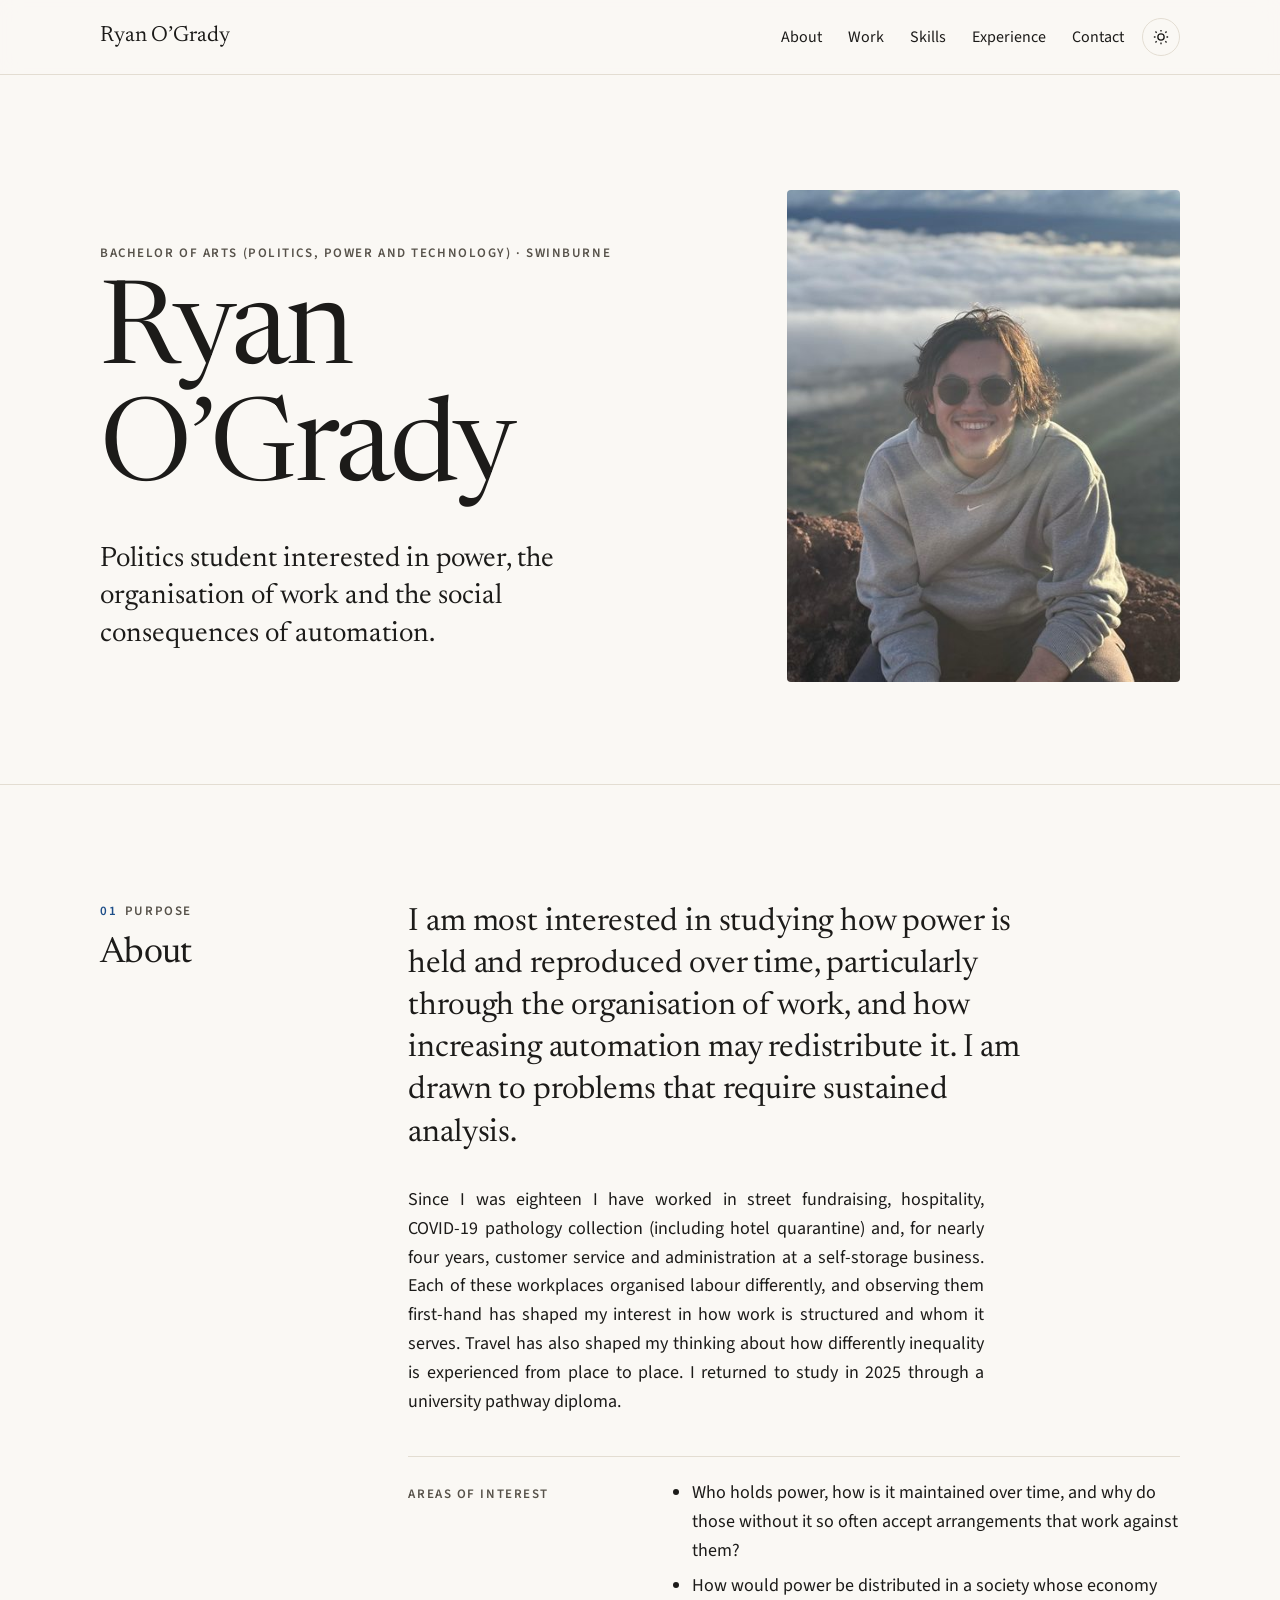
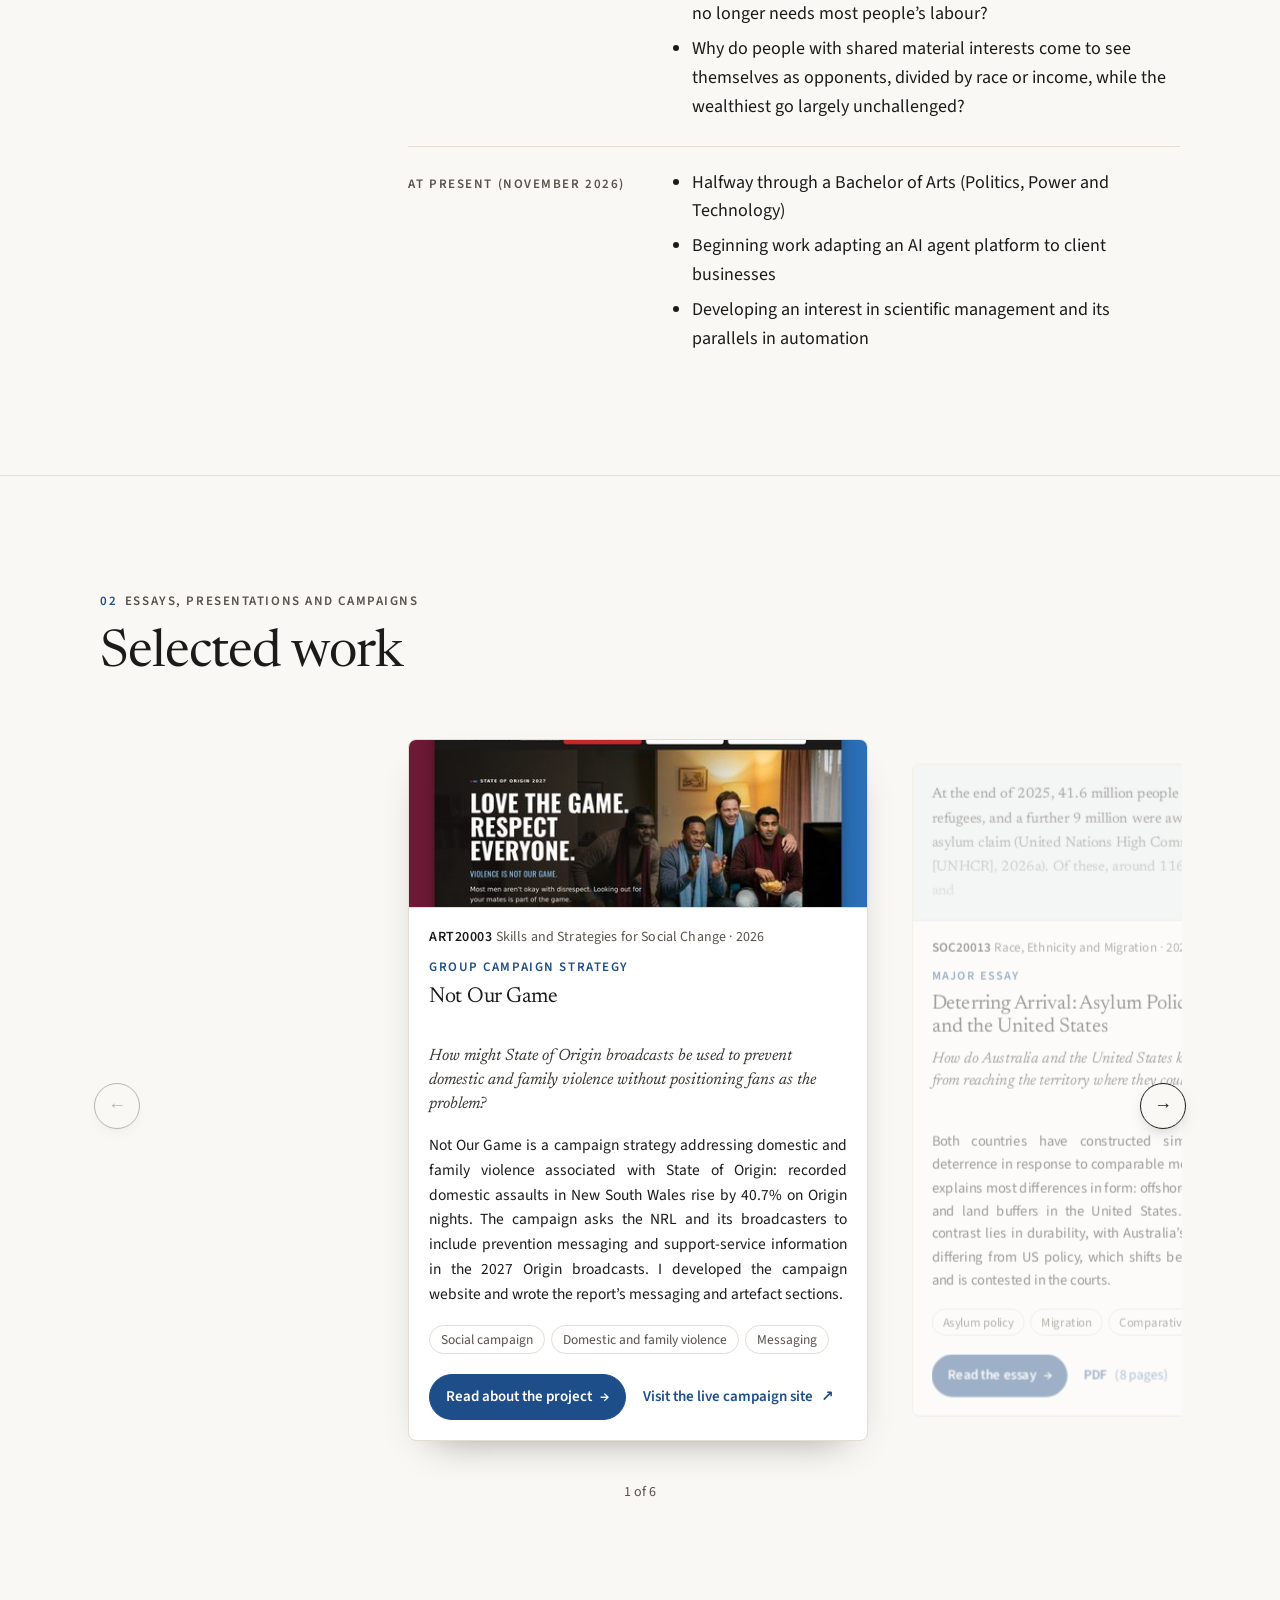
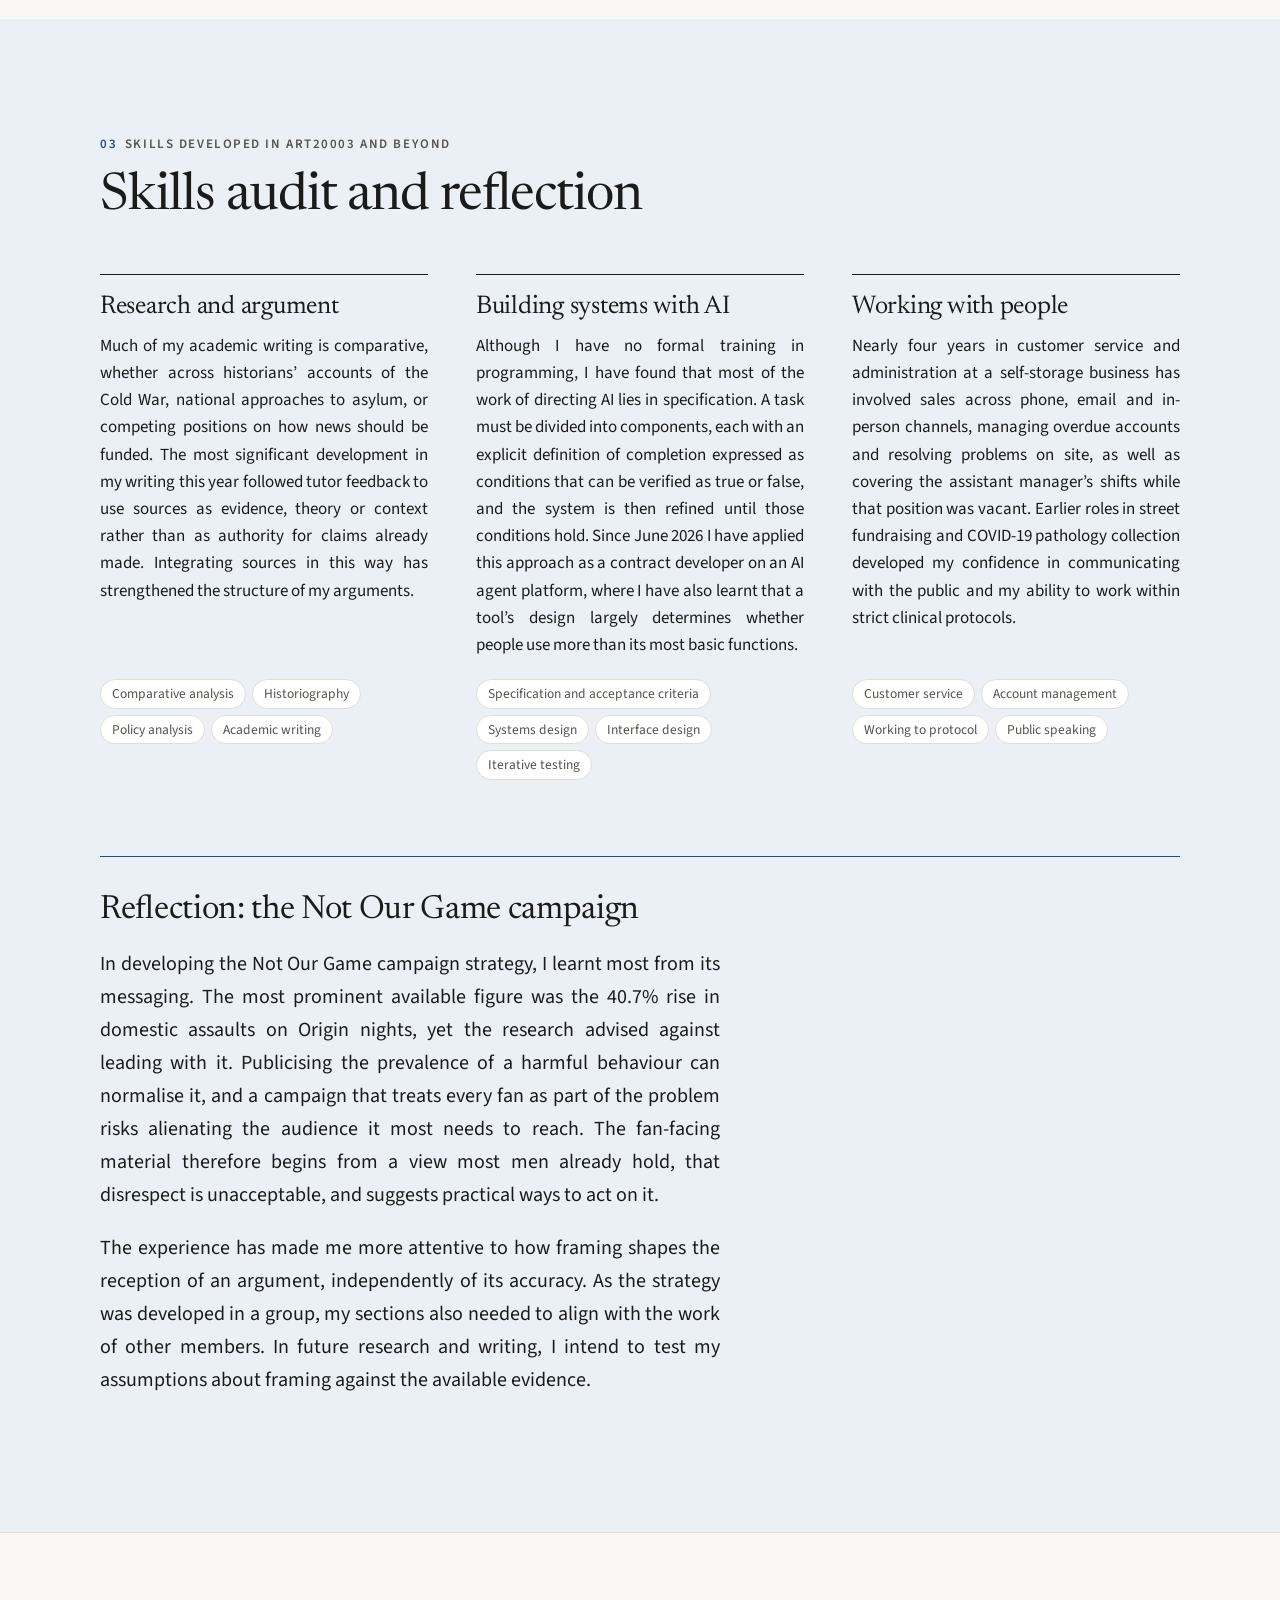
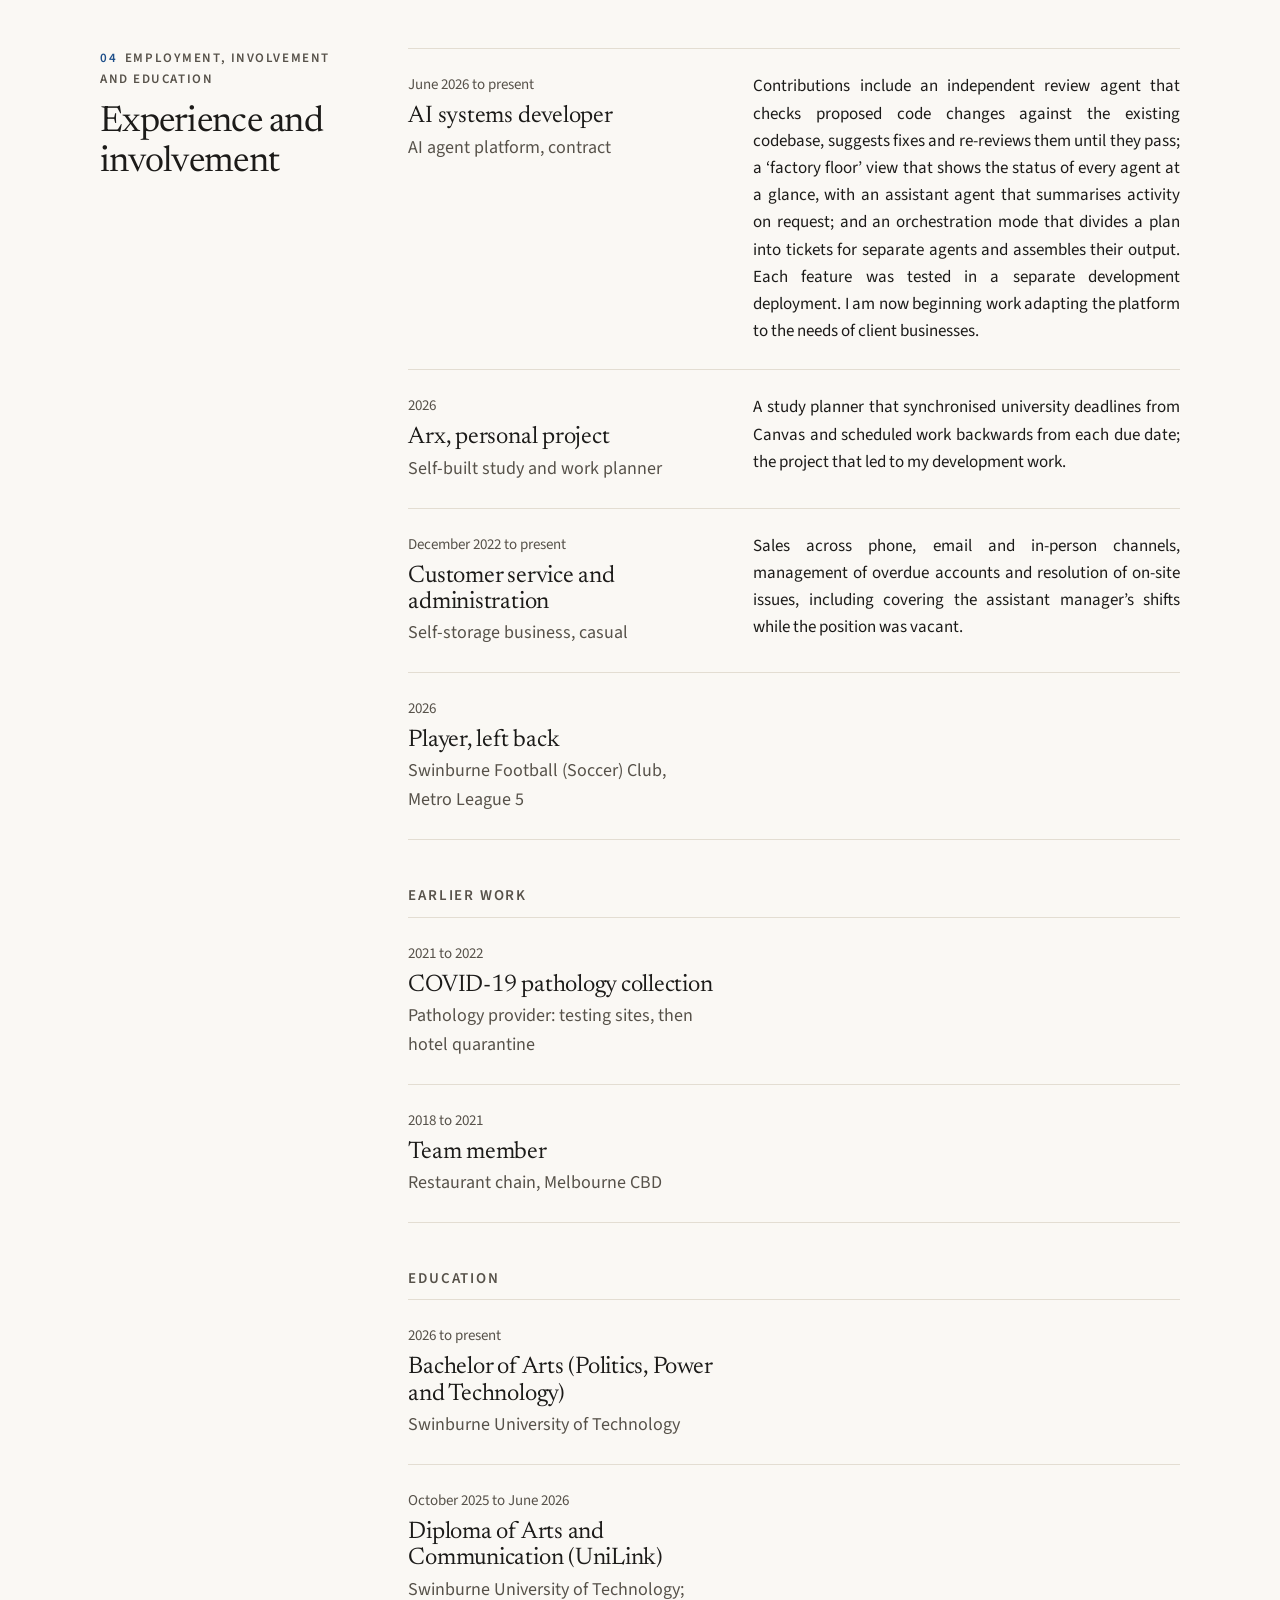
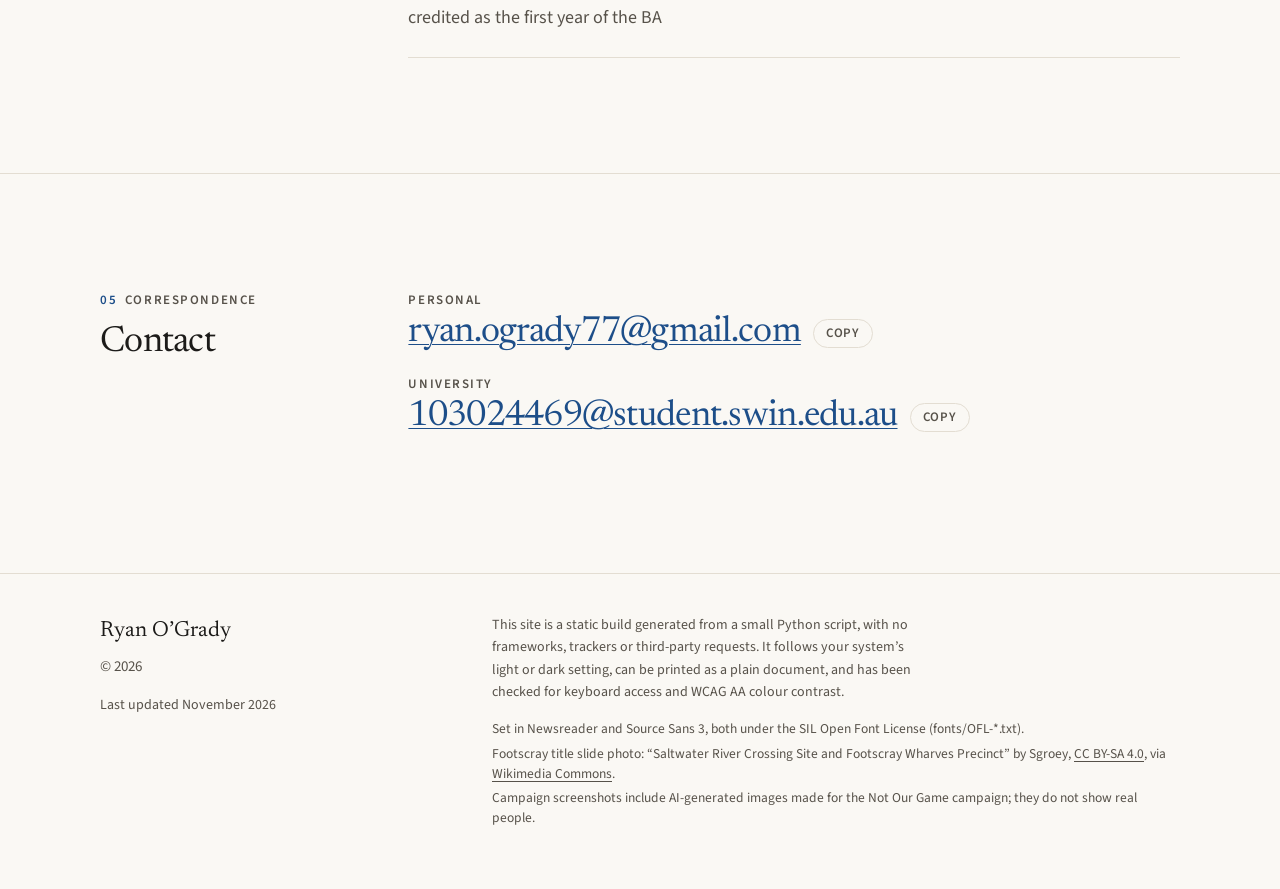
==== commit edd4b871: "Not Our Game first; Technological Progress summary rewritten and moved to fifth; card summaries just" ====
--- a/index.html
+++ b/index.html
@@ -1 +1 @@
-<!doctype html><html lang="en-AU"><head><meta charset="utf-8"><meta name="viewport" content="width=device-width, initial-scale=1"><title>Ryan O’Grady | Bachelor of Arts (Politics, Power and Technology), Swinburne</title><meta name="description" content="Portfolio of Ryan O’Grady, Bachelor of Arts student majoring in Politics, Power and Technology at Swinburne University of Technology."><meta name="theme-color" content="#faf8f4"><meta property="og:type" content="website"><meta property="og:title" content="Ryan O’Grady | Bachelor of Arts (Politics, Power and Technology), Swinburne"><meta property="og:description" content="Portfolio of Ryan O’Grady, Bachelor of Arts student majoring in Politics, Power and Technology at Swinburne University of Technology."><meta property="og:url" content="https://ryanoogrady.netlify.app/"><meta property="og:image" content="https://ryanoogrady.netlify.app/og.jpg"><meta property="og:image:width" content="1200"><meta property="og:image:height" content="630"><meta property="og:image:alt" content="Ryan O’Grady: Bachelor of Arts (Politics, Power and Technology) · Swinburne"><meta name="twitter:card" content="summary_large_image"><link rel="icon" href="favicon.svg" type="image/svg+xml"><link rel="preload" href="fonts/newsreader.woff2" as="font" type="font/woff2" crossorigin><link rel="preload" href="fonts/source-sans-3.woff2" as="font" type="font/woff2" crossorigin><link rel="stylesheet" href="style.css?v=7afdd01bdb"><script>try{var t=localStorage.getItem("theme");if(t)document.documentElement.dataset.theme=t}catch(e){}</script><script src="site.js?v=7afdd01bdb" defer></script></head><body><a class="skip" href="#main">Skip to content</a><header class="site-head" id="top"><div class="wrap"><a class="brand" href="#top">Ryan O’Grady</a><div class="head-tools"><nav class="nav" aria-label="Main"><ul><li><a href="#about">About</a></li><li><a href="#work">Work</a></li><li><a href="#skills">Skills</a></li><li><a href="#experience">Experience</a></li><li><a href="#contact">Contact</a></li></ul></nav><button class="theme-toggle" type="button" aria-label="Switch to dark theme" hidden><svg class="sun" viewBox="0 0 24 24" fill="none" stroke="currentColor" stroke-width="1.8" aria-hidden="true"><circle cx="12" cy="12" r="4.2"/><path d="M12 2.5v2.2M12 19.3v2.2M4.6 4.6l1.6 1.6M17.8 17.8l1.6 1.6M2.5 12h2.2M19.3 12h2.2M4.6 19.4l1.6-1.6M17.8 6.2l1.6-1.6"/></svg><svg class="moon" viewBox="0 0 24 24" fill="none" stroke="currentColor" stroke-width="1.8" aria-hidden="true"><path d="M20 14.6A8.5 8.5 0 0 1 9.4 4a8.5 8.5 0 1 0 10.6 10.6z"/></svg></button></div></div><div class="progress" aria-hidden="true"></div></header><main id="main"><section class="hero" aria-labelledby="name"><div class="wrap"><div><p class="kicker">Bachelor of Arts (Politics, Power and Technology) · Swinburne</p><h1 id="name">Ryan O’Grady</h1><div class="descriptor"><p>Politics student interested in power, the organisation of work and the social consequences of automation.</p></div></div><figure class="portrait"><img src="images/ryan-portrait-900.jpg" srcset="images/ryan-portrait-450.jpg 450w, images/ryan-portrait-900.jpg 900w" sizes="(max-width:900px) 340px, 33vw" width="900" height="1125" alt="Ryan sitting on a rocky summit above a layer of cloud, smiling." fetchpriority="high" decoding="async"></figure></div></section><section class="sec" id="about" aria-labelledby="about-h"><div class="wrap sec-grid"><div class="sec-label"><p class="kicker"><span class="num">01</span>Purpose</p><h2 id="about-h">About</h2></div><div><p class="lede">I am most interested in studying how power is held and reproduced over time, particularly through the organisation of work, and how increasing automation may redistribute it. I am drawn to problems that require sustained analysis.</p><div class="measure" style="margin-top:28px"><p>Since I was eighteen I have worked in street fundraising, hospitality, <span class="nowrap">COVID-19</span> pathology collection (including hotel quarantine) and, for nearly four years, customer service and administration at a self-storage business. Each of these workplaces organised labour differently, and observing them first-hand has shaped my interest in how work is structured and whom it serves. Travel has also shaped my thinking about how differently inequality is experienced from place to place. I returned to study in 2025 through a university pathway diploma.</p></div><div class="exploring"><p class="kicker">Areas of interest</p><div><ul class="points"><li>Who holds power, how is it maintained over time, and why do those without it so often accept arrangements that work against them?</li><li>How would power be distributed in a society whose economy no longer needs most people’s labour?</li><li>Why do people with shared material interests come to see themselves as opponents, divided by race or income, while the wealthiest go largely unchallenged?</li></ul></div></div><div class="exploring"><p class="kicker">At present (November 2026)</p><div><ul class="points"><li>Halfway through a Bachelor of Arts (Politics, Power and Technology)</li><li>Beginning work adapting an AI agent platform to client businesses</li><li>Developing an interest in scientific management and its parallels in automation</li></ul></div></div></div></div></section><section class="sec" id="work" aria-labelledby="work-h"><div class="wrap"><div class="work-head"><div><p class="kicker"><span class="num">02</span>Essays, presentations and campaigns</p><h2 id="work-h">Selected work</h2></div></div><div class="rail-wrap"><button class="rail-btn prev" type="button" aria-label="Previous piece of work" hidden><span aria-hidden="true">&larr;</span></button><div class="rail" role="region" aria-roledescription="carousel" aria-label="Selected work" tabindex="0"><article class="card" aria-roledescription="slide" aria-label="1 of 6"><div class="media"><div class="page-preview"><p>Technological progress has a marked impact on power in society. This is not determined by the technology itself; the effects of progress on power are based on the social environment that technology emerges into. Mokyr (1990) defines technological progress as</p></div></div><div class="card-body"><p class="unit"><b>PHI10009</b> Introduction to Power in the Digital Age <span aria-hidden="true">&middot;</span> 2026</p><h3><span class="type">Major essay</span><a class="card-link" href="essay-technological-progress-and-power.html">Technological Progress and Power</a></h3><div class="card-q"><p class="topic">Does technological progress distribute power or concentrate it?</p></div><div class="card-summary"><p>Whether progress distributes or concentrates power depends less on the technology than on the social and institutional frameworks into which it emerges. Drawing on Lukes and Clegg, I trace how platform monopolies and a research agenda tilted towards labour-replacing automation concentrate power, and how policy intervention could distribute its gains more widely.</p></div><ul class="tags" aria-label="Topics"><li>Power</li><li>Automation</li><li>Platform monopolies</li></ul><div class="card-actions"><p class="actions"><a class="btn solid" href="essay-technological-progress-and-power.html">Read the essay <span class="arr" aria-hidden="true">&rarr;</span></a><a class="btn" href="files/ryan-ogrady-technological-progress-and-power.pdf">PDF <span class="btn-note">(5 pages)</span></a></p></div></div></article><article class="card" aria-roledescription="slide" aria-label="2 of 6"><div class="media"><img src="images/campaign-home-desktop-960.jpg" srcset="images/campaign-home-desktop-480.jpg 480w, images/campaign-home-desktop-960.jpg 960w" sizes="(max-width:700px) 92vw, 400px" width="960" height="533" alt="Home page of the Not Our Game campaign website, headed ‘Love the game. Respect everyone.’ over an AI-generated image of four fans watching a game at home." loading="lazy" decoding="async"></div><div class="card-body"><p class="unit"><b>ART20003</b> Skills and Strategies for Social Change <span aria-hidden="true">&middot;</span> 2026</p><h3><span class="type">Group campaign strategy</span><a class="card-link" href="not-our-game.html">Not Our Game</a></h3><div class="card-q"><p class="topic">How might State of Origin broadcasts be used to prevent domestic and family violence without positioning fans as the problem?</p></div><div class="card-summary"><p>Not Our Game is a campaign strategy addressing domestic and family violence associated with State of Origin: recorded domestic assaults in New South Wales rise by 40.7% on Origin nights. The campaign asks the NRL and its broadcasters to include prevention messaging and support-service information in the 2027 Origin broadcasts. I developed the campaign website and wrote the report’s messaging and artefact sections.</p></div><ul class="tags" aria-label="Topics"><li>Social campaign</li><li>Domestic and family violence</li><li>Messaging</li></ul><div class="card-actions"><p class="actions"><a class="btn" href="not-our-game.html">Read about the project <span class="arr" aria-hidden="true">&rarr;</span></a><a class="btn" href="https://not-our-game.netlify.app">Visit the live campaign site <span class="arr" aria-hidden="true">&#8599;</span></a></p></div></div></article><article class="card" aria-roledescription="slide" aria-label="3 of 6"><div class="media"><div class="page-preview"><p>At the end of 2025, 41.6 million people worldwide were refugees, and a further 9 million were awaiting a decision on an asylum claim (United Nations High Commissioner for Refugees [UNHCR], 2026a). Of these, around 116,000 were in Australia and</p></div></div><div class="card-body"><p class="unit"><b>SOC20013</b> Race, Ethnicity and Migration <span aria-hidden="true">&middot;</span> 2026</p><h3><span class="type">Major essay</span><a class="card-link" href="essay-deterring-arrival.html">Deterring Arrival: Asylum Policy in Australia and the United States</a></h3><div class="card-q"><p class="topic">How do Australia and the United States keep asylum seekers from reaching the territory where they could claim protection?</p></div><div class="card-summary"><p>Both countries have constructed similar architectures of deterrence in response to comparable moral panics. Geography explains most differences in form: offshore detention in Australia and land buffers in the United States. The more significant contrast lies in durability, with Australia’s bipartisan consensus differing from US policy, which shifts between administrations and is contested in the courts.</p></div><ul class="tags" aria-label="Topics"><li>Asylum policy</li><li>Migration</li><li>Comparative policy</li></ul><div class="card-actions"><p class="actions"><a class="btn solid" href="essay-deterring-arrival.html">Read the essay <span class="arr" aria-hidden="true">&rarr;</span></a><a class="btn" href="files/ryan-ogrady-deterring-arrival-asylum-policy.pdf">PDF <span class="btn-note">(8 pages)</span></a></p></div></div></article><article class="card" aria-roledescription="slide" aria-label="4 of 6"><div class="media"><div class="page-preview"><p>In June 2015, Prime Minister Tony Abbott asked the ABC "whose side are you on?" after its program Q&amp;A allowed a former terrorism suspect to ask a question from the studio audience (Davidson, 2015, para. 3). The question implies that</p></div></div><div class="card-body"><p class="unit"><b>HIS10006</b> Propaganda: A History of Media and Politics <span aria-hidden="true">&middot;</span> 2026</p><h3><span class="type">Major essay</span><a class="card-link" href="essay-insulating-news.html">Insulating News from the Market and the State</a></h3><div class="card-q"><p class="topic">Should news and information, as public goods, be quarantined from the commercial market, and would that make them independent?</p></div><div class="card-summary"><p>I argue that news is only partly a public good, and that quarantining it from the market would not secure its independence. Cases from the Chicago press in 1918 to Poland’s public broadcaster in 2021 suggest that removing the market leaves control with the state. News should instead be insulated from both, through regulatory protection and secure funding.</p></div><ul class="tags" aria-label="Topics"><li>Media policy</li><li>Public goods</li><li>Public broadcasting</li></ul><div class="card-actions"><p class="actions"><a class="btn solid" href="essay-insulating-news.html">Read the essay <span class="arr" aria-hidden="true">&rarr;</span></a><a class="btn" href="files/ryan-ogrady-insulating-news.pdf">PDF <span class="btn-note">(7 pages)</span></a></p></div></div></article><article class="card" aria-roledescription="slide" aria-label="5 of 6"><div class="media fit"><img src="images/footscray-final-p1-960.jpg" srcset="images/footscray-final-p1-480.jpg 480w, images/footscray-final-p1-960.jpg 960w" sizes="(max-width:700px) 92vw, 400px" width="960" height="540" alt="Title slide, ‘Migrant Settlement and Gentrification in Footscray’, over a photo of apartment towers beside the river at Footscray." loading="lazy" decoding="async"></div><div class="card-body"><p class="unit"><b>SOC20013</b> Race, Ethnicity and Migration <span aria-hidden="true">&middot;</span> 2026</p><h3><span class="type">Tutorial presentation</span><a class="card-link" href="files/ryan-ogrady-footscray-presentation-slides.pdf">Migrant Settlement and Gentrification in Footscray</a></h3><div class="card-q"><p class="topic">What happens to a migrant gateway suburb when urban renewal and gentrification arrive?</p></div><div class="card-summary"><p>Footscray has served as a gateway suburb for successive waves of migrants, but government-led renewal and rents rising faster than in the outer west are eroding that role; the Ethiopian and Somali communities now live mostly in Wyndham, Brimbank and Hume. I recommend affordable housing beyond key workers, secure leases for migrant traders and settlement services where new arrivals now live.</p></div><ul class="tags" aria-label="Topics"><li>Migration</li><li>Housing</li><li>Urban renewal</li><li>Melbourne</li></ul><div class="card-actions"><p class="actions"><a class="btn" href="files/ryan-ogrady-footscray-presentation-slides.pdf">View the slides <span class="btn-note">(PDF, 14 pages)</span></a></p></div></div></article><article class="card" aria-roledescription="slide" aria-label="6 of 6"><div class="media"><div class="page-preview"><p>For more than forty years after the Second World War, the United States and the Soviet Union were locked in the Cold War, a struggle described by Hobsbawm (1995) as “a Third World War, though a very peculiar one” (p.</p></div></div><div class="card-body"><p class="unit"><b>HIS10003</b> Global History <span aria-hidden="true">&middot;</span> 2026</p><h3><span class="type">Term essay</span><a class="card-link" href="essay-cold-war.html">Three vantage points of the Cold War: Hobsbawm, Gaddis, and Jervis</a></h3><div class="card-q"><p class="topic">Why do three major accounts of the Cold War, written before, shortly after and a decade after the Soviet collapse, reach different conclusions?</p></div><div class="card-summary"><p>The period in which Hobsbawm, Gaddis and Jervis each wrote, the information available to them and their theoretical frameworks all shaped their accounts. They largely agree on the observable features of the conflict, diverge on what drove the superpower rivalry, and converge, by different routes, on the Soviet role in ending it.</p></div><ul class="tags" aria-label="Topics"><li>Cold War</li><li>International relations</li><li>Historiography</li></ul><div class="card-actions"><p class="actions"><a class="btn solid" href="essay-cold-war.html">Read the essay <span class="arr" aria-hidden="true">&rarr;</span></a><a class="btn" href="files/ryan-ogrady-cold-war-three-vantage-points.pdf">PDF <span class="btn-note">(7 pages)</span></a></p></div></div></article></div><button class="rail-btn next" type="button" aria-label="Next piece of work" hidden><span aria-hidden="true">&rarr;</span></button></div><p class="rail-count" aria-live="polite" hidden>1 of 6</p></div></section><section class="sec skills" id="skills" aria-labelledby="skills-h"><div class="wrap"><p class="kicker"><span class="num">03</span>Skills developed in ART20003 and beyond</p><h2 id="skills-h">Skills audit and reflection</h2><div class="skill-groups"><article class="skill-group"><h3>Research and argument</h3><div class="skill-text"><p>Much of my academic writing is comparative, whether across historians’ accounts of the Cold War, national approaches to asylum, or competing positions on how news should be funded. The most significant development in my writing this year followed tutor feedback to use sources as evidence, theory or context rather than as authority for claims already made. Integrating sources in this way has strengthened the structure of my arguments.</p></div><ul class="tags" aria-label="Skills"><li>Comparative analysis</li><li>Historiography</li><li>Policy analysis</li><li>Academic writing</li></ul></article><article class="skill-group"><h3>Building systems with AI</h3><div class="skill-text"><p>Although I have no formal training in programming, I have found that most of the work of directing AI lies in specification. A task must be divided into components, each with an explicit definition of completion expressed as conditions that can be verified as true or false, and the system is then refined until those conditions hold. Since June 2026 I have applied this approach as a contract developer on an AI agent platform, where I have also learnt that a tool’s design largely determines whether people use more than its most basic functions.</p></div><ul class="tags" aria-label="Skills"><li>Specification and acceptance criteria</li><li>Systems design</li><li>Interface design</li><li>Iterative testing</li></ul></article><article class="skill-group"><h3>Working with people</h3><div class="skill-text"><p>Nearly four years in customer service and administration at a self-storage business has involved sales across phone, email and in-person channels, managing overdue accounts and resolving problems on site, as well as covering the assistant manager’s shifts while that position was vacant. Earlier roles in street fundraising and <span class="nowrap">COVID-19</span> pathology collection developed my confidence in communicating with the public and my ability to work within strict clinical protocols.</p></div><ul class="tags" aria-label="Skills"><li>Customer service</li><li>Account management</li><li>Working to protocol</li><li>Public speaking</li></ul></article></div><div class="skills-body"><div class="audit"><h3 class="reflect-h">Reflection: the Not Our Game campaign</h3><p>In developing the Not Our Game campaign strategy, I learnt most from its messaging. The most prominent available figure was the 40.7% rise in domestic assaults on Origin nights, yet the research advised against leading with it. Publicising the prevalence of a harmful behaviour can normalise it, and a campaign that treats every fan as part of the problem risks alienating the audience it most needs to reach. The fan-facing material therefore begins from a view most men already hold, that disrespect is unacceptable, and suggests practical ways to act on it.</p><p>The experience has made me more attentive to how framing shapes the reception of an argument, independently of its accuracy. As the strategy was developed in a group, my sections also needed to align with the work of other members. In future research and writing, I intend to test my assumptions about framing against the available evidence.</p></div><div></div></div></div></section><section class="sec" id="experience" aria-labelledby="xp-h"><div class="wrap sec-grid"><div class="sec-label"><p class="kicker"><span class="num">04</span>Employment, involvement and education</p><h2 id="xp-h">Experience and involvement</h2></div><div><ul class="xp"><li><div class="dates">June 2026 to present</div><div><h3>AI systems developer</h3><p class="org">AI agent platform, contract</p></div><div class="text"><p>Contributions include an independent review agent that checks proposed code changes against the existing codebase, suggests fixes and re-reviews them until they pass; a ‘factory floor’ view that shows the status of every agent at a glance, with an assistant agent that summarises activity on request; and an orchestration mode that divides a plan into tickets for separate agents and assembles their output. Each feature was tested in a separate development deployment. I am now beginning work adapting the platform to the needs of client businesses.</p></div></li><li><div class="dates">2026</div><div><h3>Arx, personal project</h3><p class="org">Self-built study and work planner</p></div><div class="text"><p>A study planner that synchronised university deadlines from Canvas and scheduled work backwards from each due date; the project that led to my development work.</p></div></li><li><div class="dates">December 2022 to present</div><div><h3>Customer service and administration</h3><p class="org">Self-storage business, casual</p></div><div class="text"><p>Sales across phone, email and in-person channels, management of overdue accounts and resolution of on-site issues, including covering the assistant manager’s shifts while the position was vacant.</p></div></li><li><div class="dates">2026</div><div><h3>Player, left back</h3><p class="org">Swinburne Football (Soccer) Club, Metro League 5</p></div><div class="text"></div></li></ul><h3 class="xp-sub">Earlier work</h3><ul class="xp"><li><div class="dates">2021 to 2022</div><div><h3>COVID-19 pathology collection</h3><p class="org">Pathology provider: testing sites, then hotel quarantine</p></div><div class="text"></div></li><li><div class="dates">2018 to 2021</div><div><h3>Team member</h3><p class="org">Restaurant chain, Melbourne CBD</p></div><div class="text"></div></li></ul><h3 class="xp-sub">Education</h3><ul class="xp"><li><div class="dates">2026 to present</div><div><h3>Bachelor of Arts (Politics, Power and Technology)</h3><p class="org">Swinburne University of Technology</p></div><div class="text"></div></li><li><div class="dates">October 2025 to June 2026</div><div><h3>Diploma of Arts and Communication (UniLink)</h3><p class="org">Swinburne University of Technology; credited as the first year of the BA</p></div><div class="text"></div></li></ul></div></div></section><section class="sec contact" id="contact" aria-labelledby="contact-h"><div class="wrap sec-grid"><div class="sec-label"><p class="kicker"><span class="num">05</span>Correspondence</p><h2 id="contact-h">Contact</h2></div><div><div class="emails"><p class="email-row"><span class="email-label">Personal</span><span class="email-line"><a class="big" href="mailto:ryan.ogrady77@gmail.com">ryan.ogrady77@gmail.com</a><button class="copy" type="button" data-copy="ryan.ogrady77@gmail.com" aria-label="Copy personal email address" hidden>Copy</button></span></p><p class="email-row"><span class="email-label">University</span><span class="email-line"><a class="big" href="mailto:103024469@student.swin.edu.au">103024469@student.swin.edu.au</a><button class="copy" type="button" data-copy="103024469@student.swin.edu.au" aria-label="Copy university email address" hidden>Copy</button></span></p><span class="sr-only" aria-live="polite" id="live"></span></div></div></div></section></main><footer class="site-foot"><div class="wrap"><div><p class="name">Ryan O’Grady</p><p>&copy; 2026</p><p class="updated">Last updated November 2026</p></div><div><p class="colophon">This site is a static build generated from a small Python script, with no frameworks, trackers or third-party requests. It follows your system’s light or dark setting, can be printed as a plain document, and has been checked for keyboard access and WCAG AA colour contrast.</p><ul class="credits"><li>Set in Newsreader and Source Sans 3, both under the SIL Open Font License (fonts/OFL-*.txt).</li><li>Footscray title slide photo: “Saltwater River Crossing Site and Footscray Wharves Precinct” by Sgroey, <a href="https://creativecommons.org/licenses/by-sa/4.0/">CC BY-SA 4.0</a>, via <a href="https://commons.wikimedia.org/wiki/File:Saltwater_River_Crossing_Site_and_Footscray_Wharves_Precinct.jpg">Wikimedia Commons</a>.</li><li>Campaign screenshots include AI-generated images made for the Not Our Game campaign; they do not show real people.</li></ul></div></div></footer></body></html>+<!doctype html><html lang="en-AU"><head><meta charset="utf-8"><meta name="viewport" content="width=device-width, initial-scale=1"><title>Ryan O’Grady | Bachelor of Arts (Politics, Power and Technology), Swinburne</title><meta name="description" content="Portfolio of Ryan O’Grady, Bachelor of Arts student majoring in Politics, Power and Technology at Swinburne University of Technology."><meta name="theme-color" content="#faf8f4"><meta property="og:type" content="website"><meta property="og:title" content="Ryan O’Grady | Bachelor of Arts (Politics, Power and Technology), Swinburne"><meta property="og:description" content="Portfolio of Ryan O’Grady, Bachelor of Arts student majoring in Politics, Power and Technology at Swinburne University of Technology."><meta property="og:url" content="https://ryanoogrady.netlify.app/"><meta property="og:image" content="https://ryanoogrady.netlify.app/og.jpg"><meta property="og:image:width" content="1200"><meta property="og:image:height" content="630"><meta property="og:image:alt" content="Ryan O’Grady: Bachelor of Arts (Politics, Power and Technology) · Swinburne"><meta name="twitter:card" content="summary_large_image"><link rel="icon" href="favicon.svg" type="image/svg+xml"><link rel="preload" href="fonts/newsreader.woff2" as="font" type="font/woff2" crossorigin><link rel="preload" href="fonts/source-sans-3.woff2" as="font" type="font/woff2" crossorigin><link rel="stylesheet" href="style.css?v=990493a196"><script>try{var t=localStorage.getItem("theme");if(t)document.documentElement.dataset.theme=t}catch(e){}</script><script src="site.js?v=990493a196" defer></script></head><body><a class="skip" href="#main">Skip to content</a><header class="site-head" id="top"><div class="wrap"><a class="brand" href="#top">Ryan O’Grady</a><div class="head-tools"><nav class="nav" aria-label="Main"><ul><li><a href="#about">About</a></li><li><a href="#work">Work</a></li><li><a href="#skills">Skills</a></li><li><a href="#experience">Experience</a></li><li><a href="#contact">Contact</a></li></ul></nav><button class="theme-toggle" type="button" aria-label="Switch to dark theme" hidden><svg class="sun" viewBox="0 0 24 24" fill="none" stroke="currentColor" stroke-width="1.8" aria-hidden="true"><circle cx="12" cy="12" r="4.2"/><path d="M12 2.5v2.2M12 19.3v2.2M4.6 4.6l1.6 1.6M17.8 17.8l1.6 1.6M2.5 12h2.2M19.3 12h2.2M4.6 19.4l1.6-1.6M17.8 6.2l1.6-1.6"/></svg><svg class="moon" viewBox="0 0 24 24" fill="none" stroke="currentColor" stroke-width="1.8" aria-hidden="true"><path d="M20 14.6A8.5 8.5 0 0 1 9.4 4a8.5 8.5 0 1 0 10.6 10.6z"/></svg></button></div></div><div class="progress" aria-hidden="true"></div></header><main id="main"><section class="hero" aria-labelledby="name"><div class="wrap"><div><p class="kicker">Bachelor of Arts (Politics, Power and Technology) · Swinburne</p><h1 id="name">Ryan O’Grady</h1><div class="descriptor"><p>Politics student interested in power, the organisation of work and the social consequences of automation.</p></div></div><figure class="portrait"><img src="images/ryan-portrait-900.jpg" srcset="images/ryan-portrait-450.jpg 450w, images/ryan-portrait-900.jpg 900w" sizes="(max-width:900px) 340px, 33vw" width="900" height="1125" alt="Ryan sitting on a rocky summit above a layer of cloud, smiling." fetchpriority="high" decoding="async"></figure></div></section><section class="sec" id="about" aria-labelledby="about-h"><div class="wrap sec-grid"><div class="sec-label"><p class="kicker"><span class="num">01</span>Purpose</p><h2 id="about-h">About</h2></div><div><p class="lede">I am most interested in studying how power is held and reproduced over time, particularly through the organisation of work, and how increasing automation may redistribute it. I am drawn to problems that require sustained analysis.</p><div class="measure" style="margin-top:28px"><p>Since I was eighteen I have worked in street fundraising, hospitality, <span class="nowrap">COVID-19</span> pathology collection (including hotel quarantine) and, for nearly four years, customer service and administration at a self-storage business. Each of these workplaces organised labour differently, and observing them first-hand has shaped my interest in how work is structured and whom it serves. Travel has also shaped my thinking about how differently inequality is experienced from place to place. I returned to study in 2025 through a university pathway diploma.</p></div><div class="exploring"><p class="kicker">Areas of interest</p><div><ul class="points"><li>Who holds power, how is it maintained over time, and why do those without it so often accept arrangements that work against them?</li><li>How would power be distributed in a society whose economy no longer needs most people’s labour?</li><li>Why do people with shared material interests come to see themselves as opponents, divided by race or income, while the wealthiest go largely unchallenged?</li></ul></div></div><div class="exploring"><p class="kicker">At present (November 2026)</p><div><ul class="points"><li>Halfway through a Bachelor of Arts (Politics, Power and Technology)</li><li>Beginning work adapting an AI agent platform to client businesses</li><li>Developing an interest in scientific management and its parallels in automation</li></ul></div></div></div></div></section><section class="sec" id="work" aria-labelledby="work-h"><div class="wrap"><div class="work-head"><div><p class="kicker"><span class="num">02</span>Essays, presentations and campaigns</p><h2 id="work-h">Selected work</h2></div></div><div class="rail-wrap"><button class="rail-btn prev" type="button" aria-label="Previous piece of work" hidden><span aria-hidden="true">&larr;</span></button><div class="rail" role="region" aria-roledescription="carousel" aria-label="Selected work" tabindex="0"><article class="card" aria-roledescription="slide" aria-label="1 of 6"><div class="media"><img src="images/campaign-home-desktop-960.jpg" srcset="images/campaign-home-desktop-480.jpg 480w, images/campaign-home-desktop-960.jpg 960w" sizes="(max-width:700px) 92vw, 400px" width="960" height="533" alt="Home page of the Not Our Game campaign website, headed ‘Love the game. Respect everyone.’ over an AI-generated image of four fans watching a game at home." loading="lazy" decoding="async"></div><div class="card-body"><p class="unit"><b>ART20003</b> Skills and Strategies for Social Change <span aria-hidden="true">&middot;</span> 2026</p><h3><span class="type">Group campaign strategy</span><a class="card-link" href="not-our-game.html">Not Our Game</a></h3><div class="card-q"><p class="topic">How might State of Origin broadcasts be used to prevent domestic and family violence without positioning fans as the problem?</p></div><div class="card-summary"><p>Not Our Game is a campaign strategy addressing domestic and family violence associated with State of Origin: recorded domestic assaults in New South Wales rise by 40.7% on Origin nights. The campaign asks the NRL and its broadcasters to include prevention messaging and support-service information in the 2027 Origin broadcasts. I developed the campaign website and wrote the report’s messaging and artefact sections.</p></div><ul class="tags" aria-label="Topics"><li>Social campaign</li><li>Domestic and family violence</li><li>Messaging</li></ul><div class="card-actions"><p class="actions"><a class="btn" href="not-our-game.html">Read about the project <span class="arr" aria-hidden="true">&rarr;</span></a><a class="btn" href="https://not-our-game.netlify.app">Visit the live campaign site <span class="arr" aria-hidden="true">&#8599;</span></a></p></div></div></article><article class="card" aria-roledescription="slide" aria-label="2 of 6"><div class="media"><div class="page-preview"><p>At the end of 2025, 41.6 million people worldwide were refugees, and a further 9 million were awaiting a decision on an asylum claim (United Nations High Commissioner for Refugees [UNHCR], 2026a). Of these, around 116,000 were in Australia and</p></div></div><div class="card-body"><p class="unit"><b>SOC20013</b> Race, Ethnicity and Migration <span aria-hidden="true">&middot;</span> 2026</p><h3><span class="type">Major essay</span><a class="card-link" href="essay-deterring-arrival.html">Deterring Arrival: Asylum Policy in Australia and the United States</a></h3><div class="card-q"><p class="topic">How do Australia and the United States keep asylum seekers from reaching the territory where they could claim protection?</p></div><div class="card-summary"><p>Both countries have constructed similar architectures of deterrence in response to comparable moral panics. Geography explains most differences in form: offshore detention in Australia and land buffers in the United States. The more significant contrast lies in durability, with Australia’s bipartisan consensus differing from US policy, which shifts between administrations and is contested in the courts.</p></div><ul class="tags" aria-label="Topics"><li>Asylum policy</li><li>Migration</li><li>Comparative policy</li></ul><div class="card-actions"><p class="actions"><a class="btn solid" href="essay-deterring-arrival.html">Read the essay <span class="arr" aria-hidden="true">&rarr;</span></a><a class="btn" href="files/ryan-ogrady-deterring-arrival-asylum-policy.pdf">PDF <span class="btn-note">(8 pages)</span></a></p></div></div></article><article class="card" aria-roledescription="slide" aria-label="3 of 6"><div class="media"><div class="page-preview"><p>In June 2015, Prime Minister Tony Abbott asked the ABC "whose side are you on?" after its program Q&amp;A allowed a former terrorism suspect to ask a question from the studio audience (Davidson, 2015, para. 3). The question implies that</p></div></div><div class="card-body"><p class="unit"><b>HIS10006</b> Propaganda: A History of Media and Politics <span aria-hidden="true">&middot;</span> 2026</p><h3><span class="type">Major essay</span><a class="card-link" href="essay-insulating-news.html">Insulating News from the Market and the State</a></h3><div class="card-q"><p class="topic">Should news and information, as public goods, be quarantined from the commercial market, and would that make them independent?</p></div><div class="card-summary"><p>I argue that news is only partly a public good, and that quarantining it from the market would not secure its independence. Cases from the Chicago press in 1918 to Poland’s public broadcaster in 2021 suggest that removing the market leaves control with the state. News should instead be insulated from both, through regulatory protection and secure funding.</p></div><ul class="tags" aria-label="Topics"><li>Media policy</li><li>Public goods</li><li>Public broadcasting</li></ul><div class="card-actions"><p class="actions"><a class="btn solid" href="essay-insulating-news.html">Read the essay <span class="arr" aria-hidden="true">&rarr;</span></a><a class="btn" href="files/ryan-ogrady-insulating-news.pdf">PDF <span class="btn-note">(7 pages)</span></a></p></div></div></article><article class="card" aria-roledescription="slide" aria-label="4 of 6"><div class="media fit"><img src="images/footscray-final-p1-960.jpg" srcset="images/footscray-final-p1-480.jpg 480w, images/footscray-final-p1-960.jpg 960w" sizes="(max-width:700px) 92vw, 400px" width="960" height="540" alt="Title slide, ‘Migrant Settlement and Gentrification in Footscray’, over a photo of apartment towers beside the river at Footscray." loading="lazy" decoding="async"></div><div class="card-body"><p class="unit"><b>SOC20013</b> Race, Ethnicity and Migration <span aria-hidden="true">&middot;</span> 2026</p><h3><span class="type">Tutorial presentation</span><a class="card-link" href="files/ryan-ogrady-footscray-presentation-slides.pdf">Migrant Settlement and Gentrification in Footscray</a></h3><div class="card-q"><p class="topic">What happens to a migrant gateway suburb when urban renewal and gentrification arrive?</p></div><div class="card-summary"><p>Footscray has served as a gateway suburb for successive waves of migrants, but government-led renewal and rents rising faster than in the outer west are eroding that role; the Ethiopian and Somali communities now live mostly in Wyndham, Brimbank and Hume. I recommend affordable housing beyond key workers, secure leases for migrant traders and settlement services where new arrivals now live.</p></div><ul class="tags" aria-label="Topics"><li>Migration</li><li>Housing</li><li>Urban renewal</li><li>Melbourne</li></ul><div class="card-actions"><p class="actions"><a class="btn" href="files/ryan-ogrady-footscray-presentation-slides.pdf">View the slides <span class="btn-note">(PDF, 14 pages)</span></a></p></div></div></article><article class="card" aria-roledescription="slide" aria-label="5 of 6"><div class="media"><div class="page-preview"><p>Technological progress has a marked impact on power in society. This is not determined by the technology itself; the effects of progress on power are based on the social environment that technology emerges into. Mokyr (1990) defines technological progress as</p></div></div><div class="card-body"><p class="unit"><b>PHI10009</b> Introduction to Power in the Digital Age <span aria-hidden="true">&middot;</span> 2026</p><h3><span class="type">Major essay</span><a class="card-link" href="essay-technological-progress-and-power.html">Technological Progress and Power</a></h3><div class="card-q"><p class="topic">Does technological progress distribute power or concentrate it?</p></div><div class="card-summary"><p>New technology can distribute power by widening access to knowledge, as the printing press did, but it has more often concentrated it. Platform monopolies create dependency, and the largest firms steer research towards labour-replacing automation. Drawing on Lukes and Clegg, I trace this to institutions rather than technology itself, and point to anti-trust law and Estonia’s digital reforms as remedies.</p></div><ul class="tags" aria-label="Topics"><li>Power</li><li>Automation</li><li>Platform monopolies</li></ul><div class="card-actions"><p class="actions"><a class="btn solid" href="essay-technological-progress-and-power.html">Read the essay <span class="arr" aria-hidden="true">&rarr;</span></a><a class="btn" href="files/ryan-ogrady-technological-progress-and-power.pdf">PDF <span class="btn-note">(5 pages)</span></a></p></div></div></article><article class="card" aria-roledescription="slide" aria-label="6 of 6"><div class="media"><div class="page-preview"><p>For more than forty years after the Second World War, the United States and the Soviet Union were locked in the Cold War, a struggle described by Hobsbawm (1995) as “a Third World War, though a very peculiar one” (p.</p></div></div><div class="card-body"><p class="unit"><b>HIS10003</b> Global History <span aria-hidden="true">&middot;</span> 2026</p><h3><span class="type">Term essay</span><a class="card-link" href="essay-cold-war.html">Three vantage points of the Cold War: Hobsbawm, Gaddis, and Jervis</a></h3><div class="card-q"><p class="topic">Why do three major accounts of the Cold War, written before, shortly after and a decade after the Soviet collapse, reach different conclusions?</p></div><div class="card-summary"><p>The period in which Hobsbawm, Gaddis and Jervis each wrote, the information available to them and their theoretical frameworks all shaped their accounts. They largely agree on the observable features of the conflict, diverge on what drove the superpower rivalry, and converge, by different routes, on the Soviet role in ending it.</p></div><ul class="tags" aria-label="Topics"><li>Cold War</li><li>International relations</li><li>Historiography</li></ul><div class="card-actions"><p class="actions"><a class="btn solid" href="essay-cold-war.html">Read the essay <span class="arr" aria-hidden="true">&rarr;</span></a><a class="btn" href="files/ryan-ogrady-cold-war-three-vantage-points.pdf">PDF <span class="btn-note">(7 pages)</span></a></p></div></div></article></div><button class="rail-btn next" type="button" aria-label="Next piece of work" hidden><span aria-hidden="true">&rarr;</span></button></div><p class="rail-count" aria-live="polite" hidden>1 of 6</p></div></section><section class="sec skills" id="skills" aria-labelledby="skills-h"><div class="wrap"><p class="kicker"><span class="num">03</span>Skills developed in ART20003 and beyond</p><h2 id="skills-h">Skills audit and reflection</h2><div class="skill-groups"><article class="skill-group"><h3>Research and argument</h3><div class="skill-text"><p>Much of my academic writing is comparative, whether across historians’ accounts of the Cold War, national approaches to asylum, or competing positions on how news should be funded. The most significant development in my writing this year followed tutor feedback to use sources as evidence, theory or context rather than as authority for claims already made. Integrating sources in this way has strengthened the structure of my arguments.</p></div><ul class="tags" aria-label="Skills"><li>Comparative analysis</li><li>Historiography</li><li>Policy analysis</li><li>Academic writing</li></ul></article><article class="skill-group"><h3>Building systems with AI</h3><div class="skill-text"><p>Although I have no formal training in programming, I have found that most of the work of directing AI lies in specification. A task must be divided into components, each with an explicit definition of completion expressed as conditions that can be verified as true or false, and the system is then refined until those conditions hold. Since June 2026 I have applied this approach as a contract developer on an AI agent platform, where I have also learnt that a tool’s design largely determines whether people use more than its most basic functions.</p></div><ul class="tags" aria-label="Skills"><li>Specification and acceptance criteria</li><li>Systems design</li><li>Interface design</li><li>Iterative testing</li></ul></article><article class="skill-group"><h3>Working with people</h3><div class="skill-text"><p>Nearly four years in customer service and administration at a self-storage business has involved sales across phone, email and in-person channels, managing overdue accounts and resolving problems on site, as well as covering the assistant manager’s shifts while that position was vacant. Earlier roles in street fundraising and <span class="nowrap">COVID-19</span> pathology collection developed my confidence in communicating with the public and my ability to work within strict clinical protocols.</p></div><ul class="tags" aria-label="Skills"><li>Customer service</li><li>Account management</li><li>Working to protocol</li><li>Public speaking</li></ul></article></div><div class="skills-body"><div class="audit"><h3 class="reflect-h">Reflection: the Not Our Game campaign</h3><p>In developing the Not Our Game campaign strategy, I learnt most from its messaging. The most prominent available figure was the 40.7% rise in domestic assaults on Origin nights, yet the research advised against leading with it. Publicising the prevalence of a harmful behaviour can normalise it, and a campaign that treats every fan as part of the problem risks alienating the audience it most needs to reach. The fan-facing material therefore begins from a view most men already hold, that disrespect is unacceptable, and suggests practical ways to act on it.</p><p>The experience has made me more attentive to how framing shapes the reception of an argument, independently of its accuracy. As the strategy was developed in a group, my sections also needed to align with the work of other members. In future research and writing, I intend to test my assumptions about framing against the available evidence.</p></div><div></div></div></div></section><section class="sec" id="experience" aria-labelledby="xp-h"><div class="wrap sec-grid"><div class="sec-label"><p class="kicker"><span class="num">04</span>Employment, involvement and education</p><h2 id="xp-h">Experience and involvement</h2></div><div><ul class="xp"><li><div class="dates">June 2026 to present</div><div><h3>AI systems developer</h3><p class="org">AI agent platform, contract</p></div><div class="text"><p>Contributions include an independent review agent that checks proposed code changes against the existing codebase, suggests fixes and re-reviews them until they pass; a ‘factory floor’ view that shows the status of every agent at a glance, with an assistant agent that summarises activity on request; and an orchestration mode that divides a plan into tickets for separate agents and assembles their output. Each feature was tested in a separate development deployment. I am now beginning work adapting the platform to the needs of client businesses.</p></div></li><li><div class="dates">2026</div><div><h3>Arx, personal project</h3><p class="org">Self-built study and work planner</p></div><div class="text"><p>A study planner that synchronised university deadlines from Canvas and scheduled work backwards from each due date; the project that led to my development work.</p></div></li><li><div class="dates">December 2022 to present</div><div><h3>Customer service and administration</h3><p class="org">Self-storage business, casual</p></div><div class="text"><p>Sales across phone, email and in-person channels, management of overdue accounts and resolution of on-site issues, including covering the assistant manager’s shifts while the position was vacant.</p></div></li><li><div class="dates">2026</div><div><h3>Player, left back</h3><p class="org">Swinburne Football (Soccer) Club, Metro League 5</p></div><div class="text"></div></li></ul><h3 class="xp-sub">Earlier work</h3><ul class="xp"><li><div class="dates">2021 to 2022</div><div><h3>COVID-19 pathology collection</h3><p class="org">Pathology provider: testing sites, then hotel quarantine</p></div><div class="text"></div></li><li><div class="dates">2018 to 2021</div><div><h3>Team member</h3><p class="org">Restaurant chain, Melbourne CBD</p></div><div class="text"></div></li></ul><h3 class="xp-sub">Education</h3><ul class="xp"><li><div class="dates">2026 to present</div><div><h3>Bachelor of Arts (Politics, Power and Technology)</h3><p class="org">Swinburne University of Technology</p></div><div class="text"></div></li><li><div class="dates">October 2025 to June 2026</div><div><h3>Diploma of Arts and Communication (UniLink)</h3><p class="org">Swinburne University of Technology; credited as the first year of the BA</p></div><div class="text"></div></li></ul></div></div></section><section class="sec contact" id="contact" aria-labelledby="contact-h"><div class="wrap sec-grid"><div class="sec-label"><p class="kicker"><span class="num">05</span>Correspondence</p><h2 id="contact-h">Contact</h2></div><div><div class="emails"><p class="email-row"><span class="email-label">Personal</span><span class="email-line"><a class="big" href="mailto:ryan.ogrady77@gmail.com">ryan.ogrady77@gmail.com</a><button class="copy" type="button" data-copy="ryan.ogrady77@gmail.com" aria-label="Copy personal email address" hidden>Copy</button></span></p><p class="email-row"><span class="email-label">University</span><span class="email-line"><a class="big" href="mailto:103024469@student.swin.edu.au">103024469@student.swin.edu.au</a><button class="copy" type="button" data-copy="103024469@student.swin.edu.au" aria-label="Copy university email address" hidden>Copy</button></span></p><span class="sr-only" aria-live="polite" id="live"></span></div></div></div></section></main><footer class="site-foot"><div class="wrap"><div><p class="name">Ryan O’Grady</p><p>&copy; 2026</p><p class="updated">Last updated November 2026</p></div><div><p class="colophon">This site is a static build generated from a small Python script, with no frameworks, trackers or third-party requests. It follows your system’s light or dark setting, can be printed as a plain document, and has been checked for keyboard access and WCAG AA colour contrast.</p><ul class="credits"><li>Set in Newsreader and Source Sans 3, both under the SIL Open Font License (fonts/OFL-*.txt).</li><li>Footscray title slide photo: “Saltwater River Crossing Site and Footscray Wharves Precinct” by Sgroey, <a href="https://creativecommons.org/licenses/by-sa/4.0/">CC BY-SA 4.0</a>, via <a href="https://commons.wikimedia.org/wiki/File:Saltwater_River_Crossing_Site_and_Footscray_Wharves_Precinct.jpg">Wikimedia Commons</a>.</li><li>Campaign screenshots include AI-generated images made for the Not Our Game campaign; they do not show real people.</li></ul></div></div></footer></body></html>
--- a/style.css
+++ b/style.css
@@ -257,7 +257,7 @@
 .card-q{margin:0 0 16px}
 .card-body .topic{font-size:16.5px;margin:0}
 .card-summary{margin:0 0 18px}
-.card-summary p{font-size:15.5px;line-height:1.6;margin:0 0 .7em;text-align:left!important;hyphens:manual}
+.card-summary p{font-size:15.5px;line-height:1.6;margin:0 0 .7em}
 .card-summary p:last-child{margin-bottom:0}
 .card-body .tags{margin:0 0 20px;align-content:start}
 .card-actions .actions{margin:0}
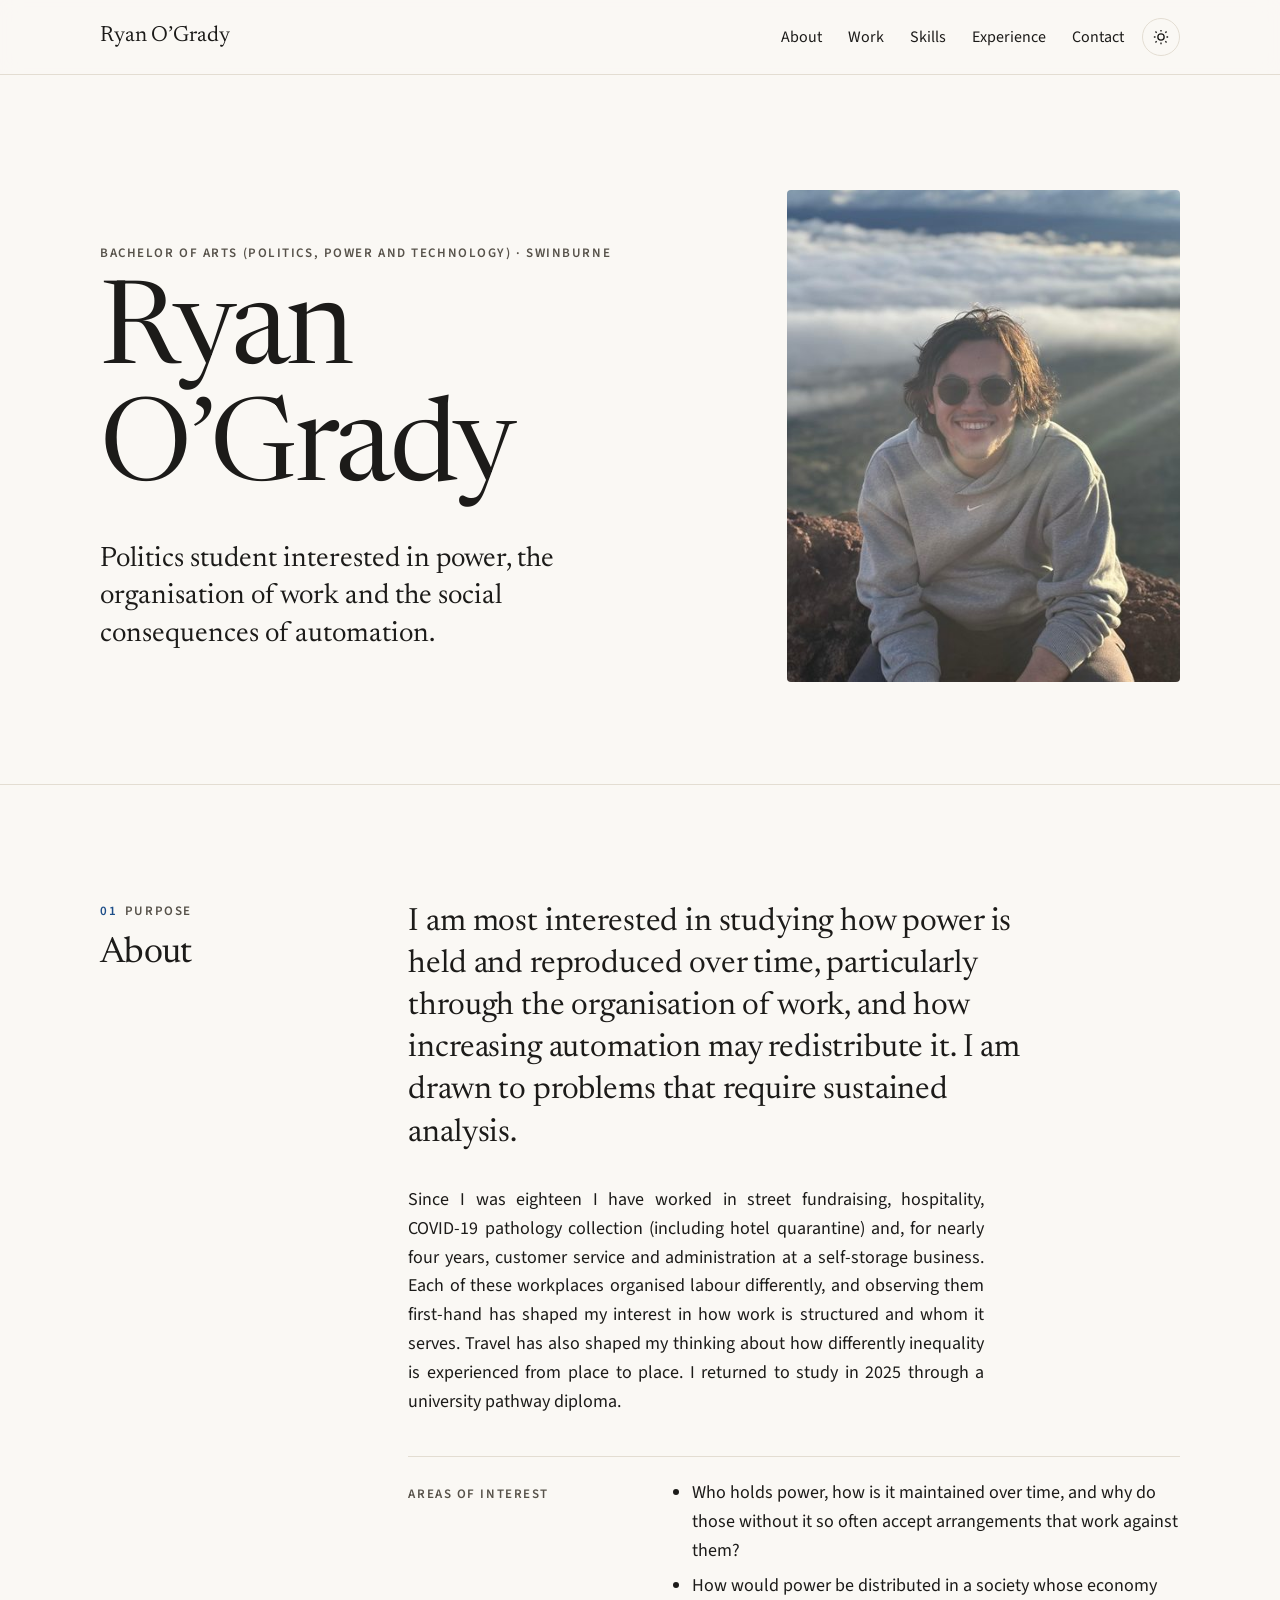
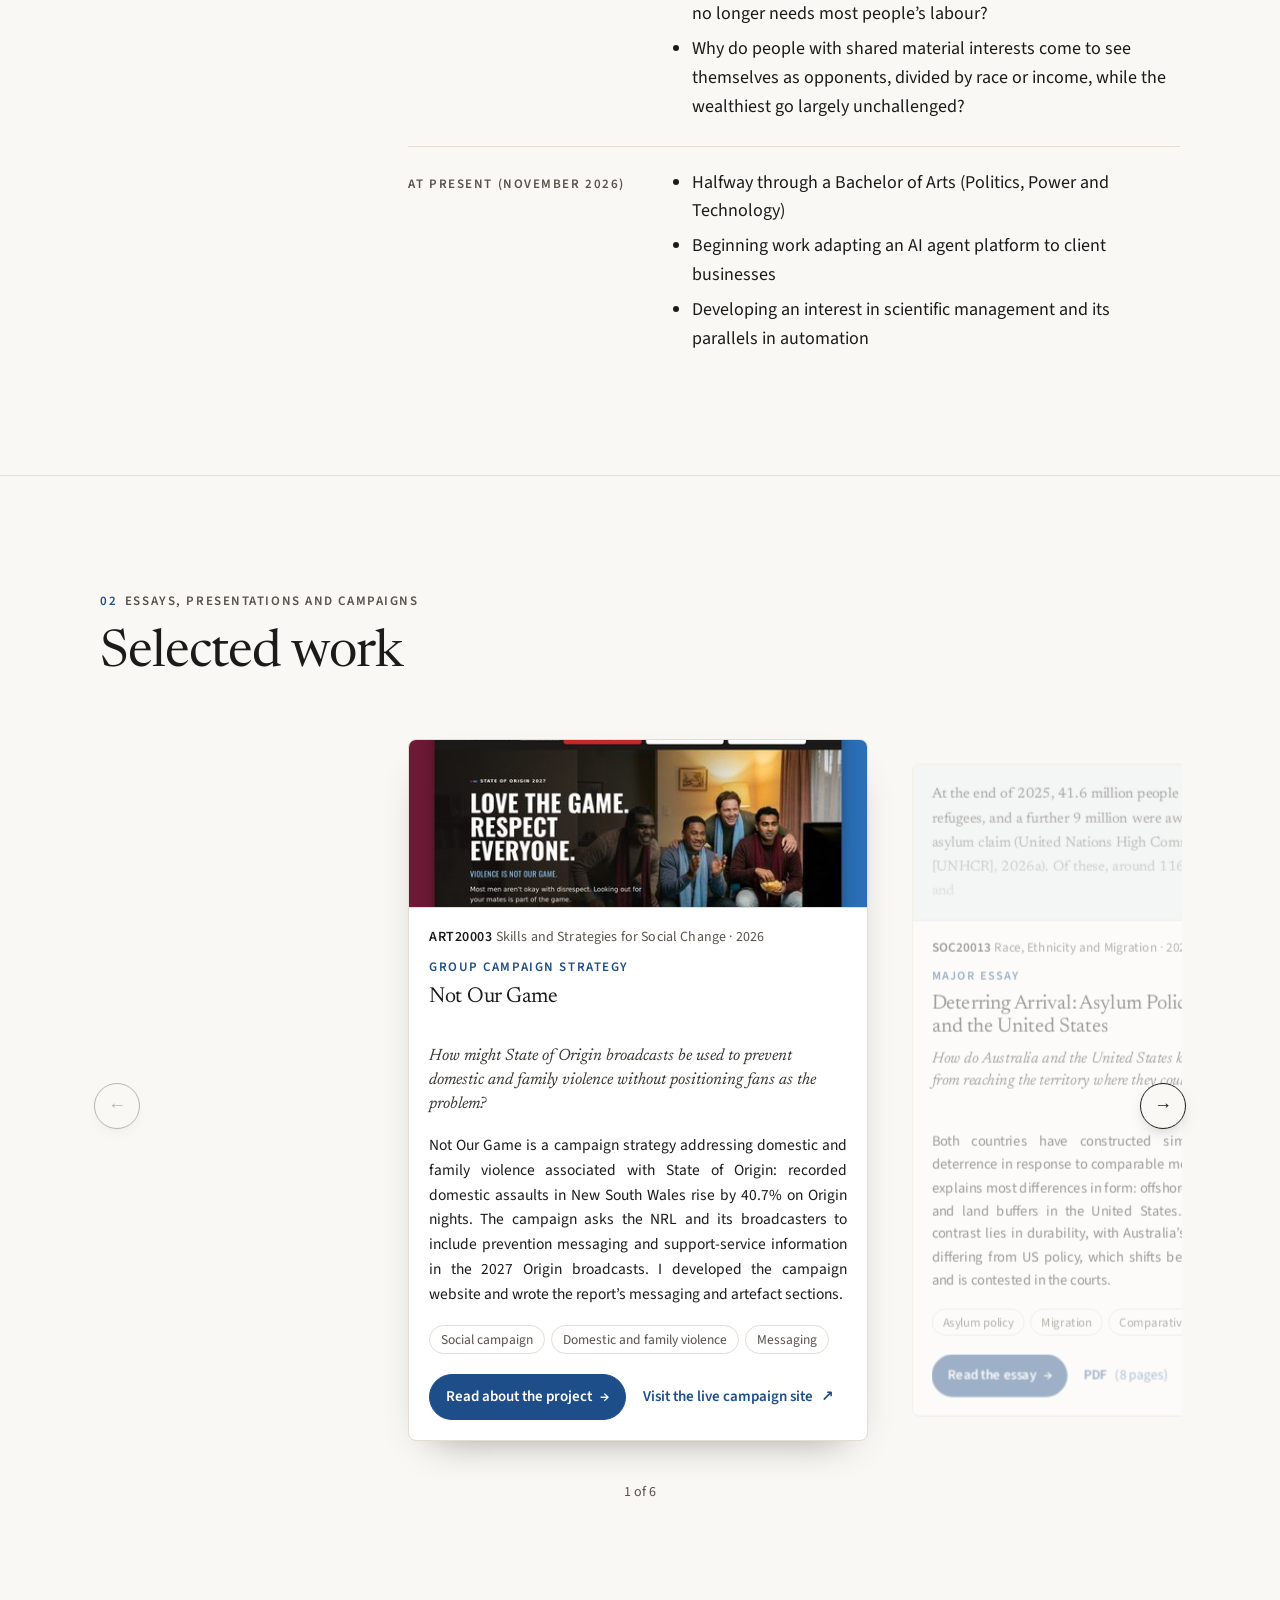
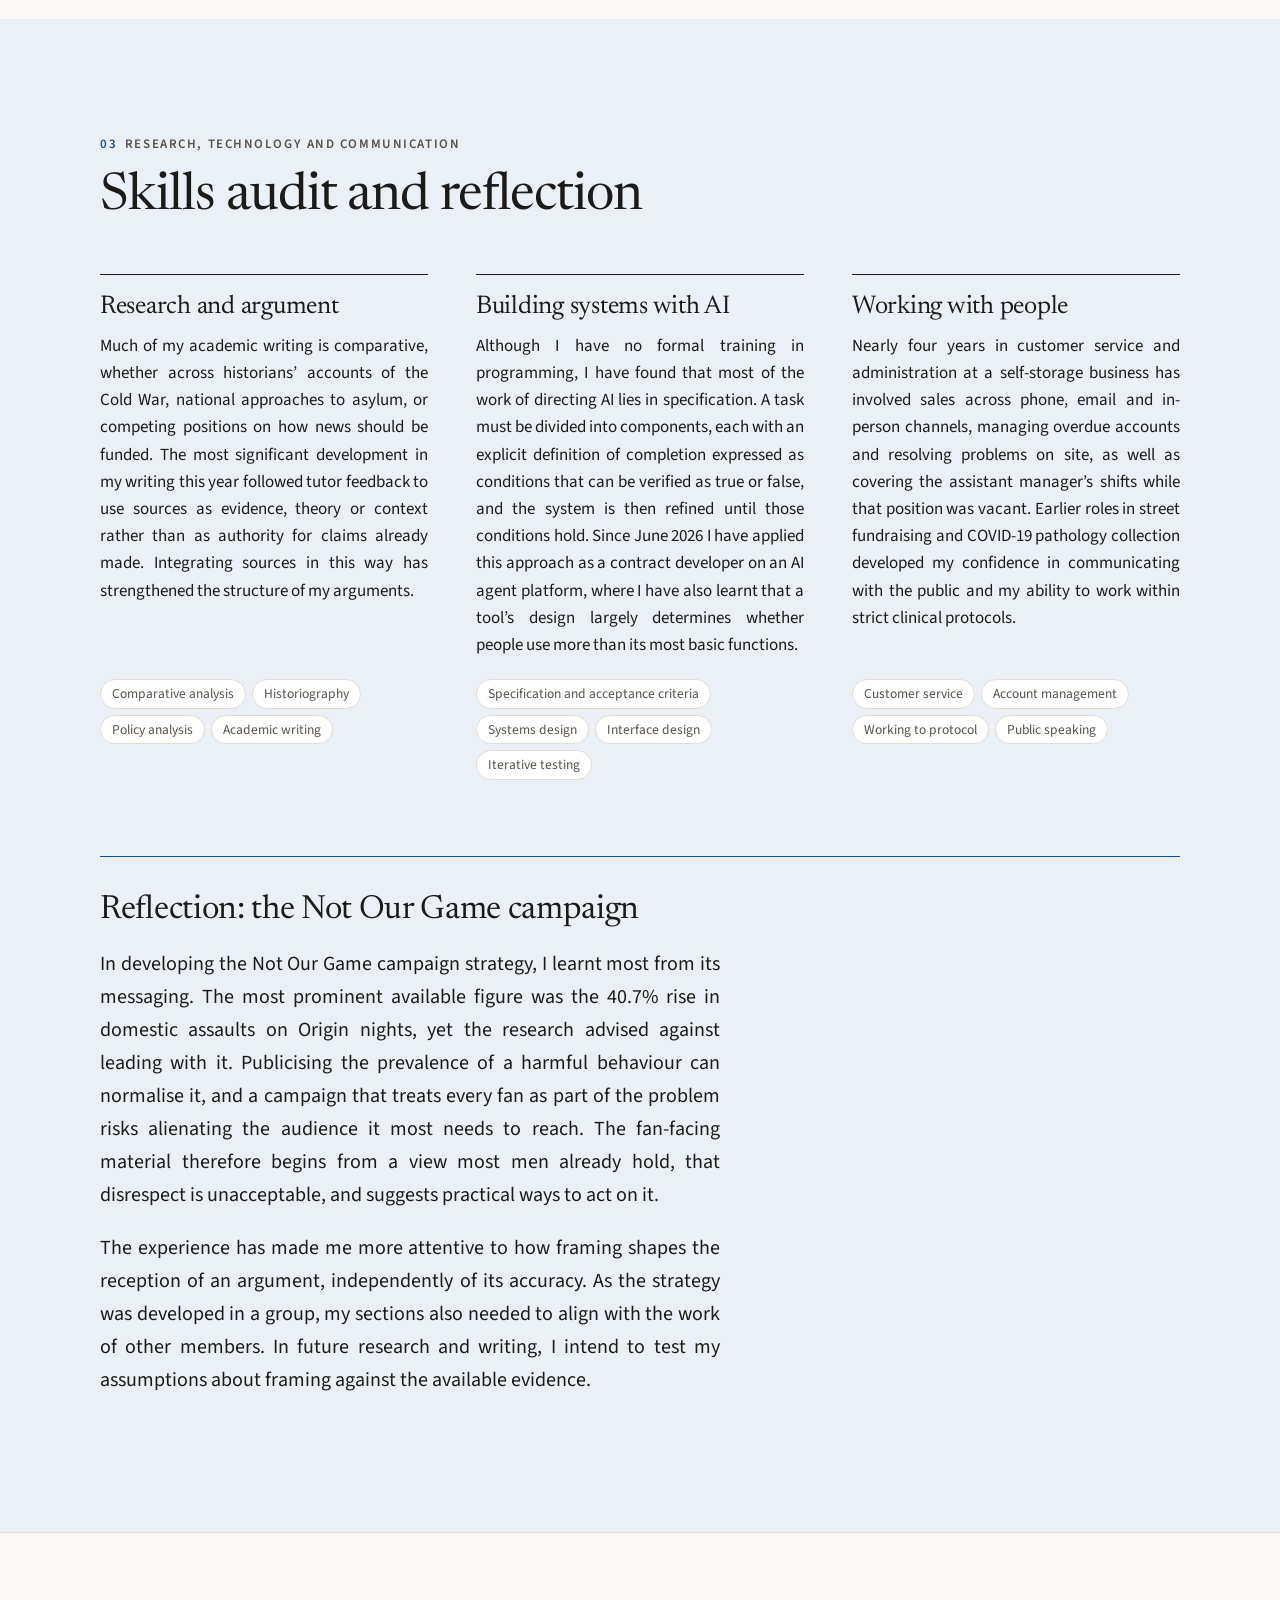
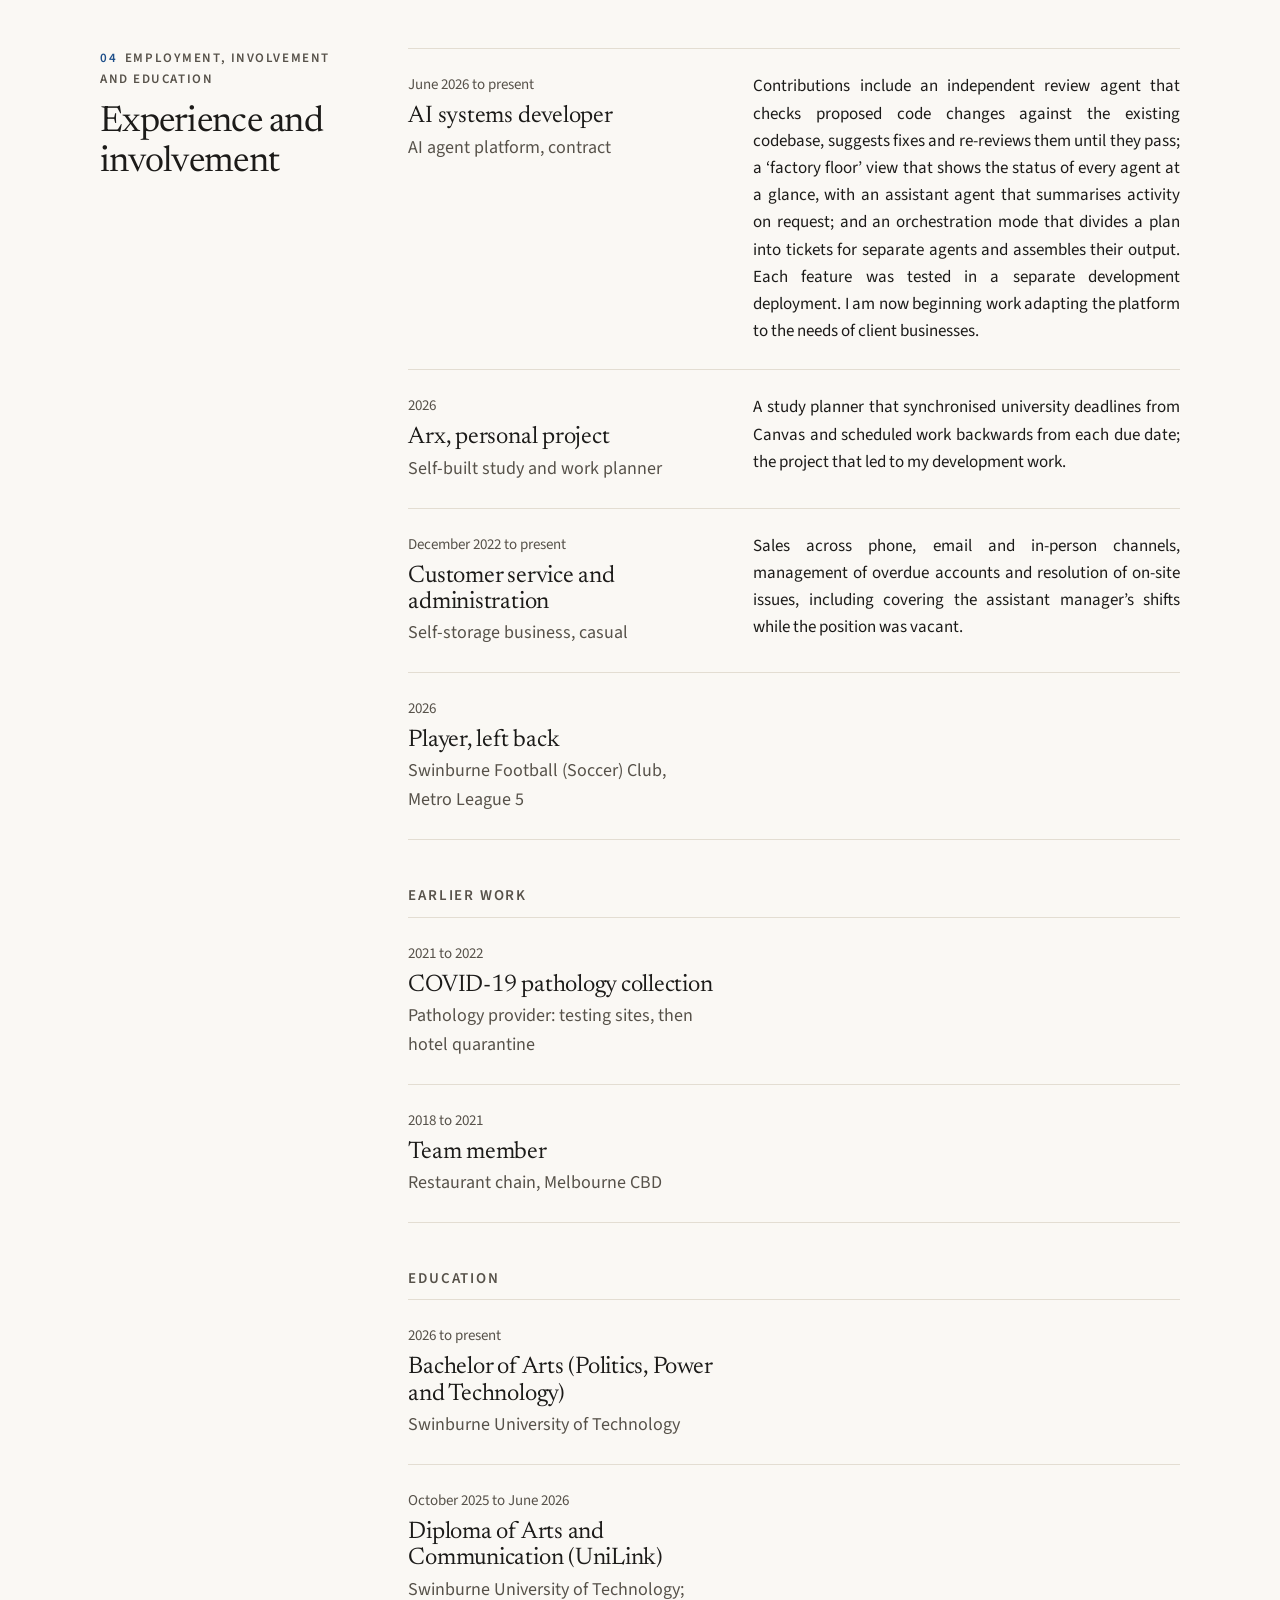
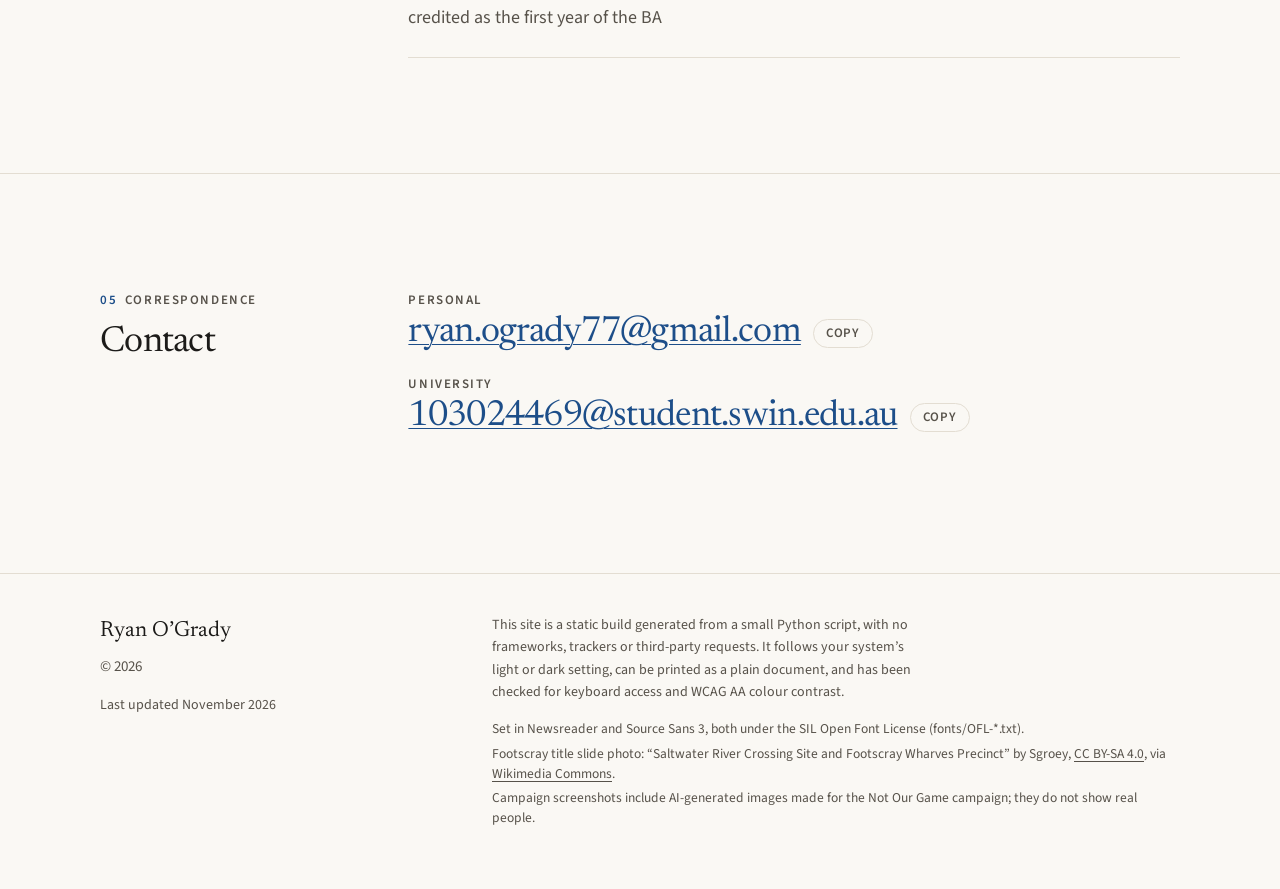
==== commit 2de4efed: "Skills section label: Research, technology and communication Co-Authored-By: Claude Opus 5.5 <norepl" ====
--- a/index.html
+++ b/index.html
@@ -1 +1 @@
-<!doctype html><html lang="en-AU"><head><meta charset="utf-8"><meta name="viewport" content="width=device-width, initial-scale=1"><title>Ryan O’Grady | Bachelor of Arts (Politics, Power and Technology), Swinburne</title><meta name="description" content="Portfolio of Ryan O’Grady, Bachelor of Arts student majoring in Politics, Power and Technology at Swinburne University of Technology."><meta name="theme-color" content="#faf8f4"><meta property="og:type" content="website"><meta property="og:title" content="Ryan O’Grady | Bachelor of Arts (Politics, Power and Technology), Swinburne"><meta property="og:description" content="Portfolio of Ryan O’Grady, Bachelor of Arts student majoring in Politics, Power and Technology at Swinburne University of Technology."><meta property="og:url" content="https://ryanoogrady.netlify.app/"><meta property="og:image" content="https://ryanoogrady.netlify.app/og.jpg"><meta property="og:image:width" content="1200"><meta property="og:image:height" content="630"><meta property="og:image:alt" content="Ryan O’Grady: Bachelor of Arts (Politics, Power and Technology) · Swinburne"><meta name="twitter:card" content="summary_large_image"><link rel="icon" href="favicon.svg" type="image/svg+xml"><link rel="preload" href="fonts/newsreader.woff2" as="font" type="font/woff2" crossorigin><link rel="preload" href="fonts/source-sans-3.woff2" as="font" type="font/woff2" crossorigin><link rel="stylesheet" href="style.css?v=990493a196"><script>try{var t=localStorage.getItem("theme");if(t)document.documentElement.dataset.theme=t}catch(e){}</script><script src="site.js?v=990493a196" defer></script></head><body><a class="skip" href="#main">Skip to content</a><header class="site-head" id="top"><div class="wrap"><a class="brand" href="#top">Ryan O’Grady</a><div class="head-tools"><nav class="nav" aria-label="Main"><ul><li><a href="#about">About</a></li><li><a href="#work">Work</a></li><li><a href="#skills">Skills</a></li><li><a href="#experience">Experience</a></li><li><a href="#contact">Contact</a></li></ul></nav><button class="theme-toggle" type="button" aria-label="Switch to dark theme" hidden><svg class="sun" viewBox="0 0 24 24" fill="none" stroke="currentColor" stroke-width="1.8" aria-hidden="true"><circle cx="12" cy="12" r="4.2"/><path d="M12 2.5v2.2M12 19.3v2.2M4.6 4.6l1.6 1.6M17.8 17.8l1.6 1.6M2.5 12h2.2M19.3 12h2.2M4.6 19.4l1.6-1.6M17.8 6.2l1.6-1.6"/></svg><svg class="moon" viewBox="0 0 24 24" fill="none" stroke="currentColor" stroke-width="1.8" aria-hidden="true"><path d="M20 14.6A8.5 8.5 0 0 1 9.4 4a8.5 8.5 0 1 0 10.6 10.6z"/></svg></button></div></div><div class="progress" aria-hidden="true"></div></header><main id="main"><section class="hero" aria-labelledby="name"><div class="wrap"><div><p class="kicker">Bachelor of Arts (Politics, Power and Technology) · Swinburne</p><h1 id="name">Ryan O’Grady</h1><div class="descriptor"><p>Politics student interested in power, the organisation of work and the social consequences of automation.</p></div></div><figure class="portrait"><img src="images/ryan-portrait-900.jpg" srcset="images/ryan-portrait-450.jpg 450w, images/ryan-portrait-900.jpg 900w" sizes="(max-width:900px) 340px, 33vw" width="900" height="1125" alt="Ryan sitting on a rocky summit above a layer of cloud, smiling." fetchpriority="high" decoding="async"></figure></div></section><section class="sec" id="about" aria-labelledby="about-h"><div class="wrap sec-grid"><div class="sec-label"><p class="kicker"><span class="num">01</span>Purpose</p><h2 id="about-h">About</h2></div><div><p class="lede">I am most interested in studying how power is held and reproduced over time, particularly through the organisation of work, and how increasing automation may redistribute it. I am drawn to problems that require sustained analysis.</p><div class="measure" style="margin-top:28px"><p>Since I was eighteen I have worked in street fundraising, hospitality, <span class="nowrap">COVID-19</span> pathology collection (including hotel quarantine) and, for nearly four years, customer service and administration at a self-storage business. Each of these workplaces organised labour differently, and observing them first-hand has shaped my interest in how work is structured and whom it serves. Travel has also shaped my thinking about how differently inequality is experienced from place to place. I returned to study in 2025 through a university pathway diploma.</p></div><div class="exploring"><p class="kicker">Areas of interest</p><div><ul class="points"><li>Who holds power, how is it maintained over time, and why do those without it so often accept arrangements that work against them?</li><li>How would power be distributed in a society whose economy no longer needs most people’s labour?</li><li>Why do people with shared material interests come to see themselves as opponents, divided by race or income, while the wealthiest go largely unchallenged?</li></ul></div></div><div class="exploring"><p class="kicker">At present (November 2026)</p><div><ul class="points"><li>Halfway through a Bachelor of Arts (Politics, Power and Technology)</li><li>Beginning work adapting an AI agent platform to client businesses</li><li>Developing an interest in scientific management and its parallels in automation</li></ul></div></div></div></div></section><section class="sec" id="work" aria-labelledby="work-h"><div class="wrap"><div class="work-head"><div><p class="kicker"><span class="num">02</span>Essays, presentations and campaigns</p><h2 id="work-h">Selected work</h2></div></div><div class="rail-wrap"><button class="rail-btn prev" type="button" aria-label="Previous piece of work" hidden><span aria-hidden="true">&larr;</span></button><div class="rail" role="region" aria-roledescription="carousel" aria-label="Selected work" tabindex="0"><article class="card" aria-roledescription="slide" aria-label="1 of 6"><div class="media"><img src="images/campaign-home-desktop-960.jpg" srcset="images/campaign-home-desktop-480.jpg 480w, images/campaign-home-desktop-960.jpg 960w" sizes="(max-width:700px) 92vw, 400px" width="960" height="533" alt="Home page of the Not Our Game campaign website, headed ‘Love the game. Respect everyone.’ over an AI-generated image of four fans watching a game at home." loading="lazy" decoding="async"></div><div class="card-body"><p class="unit"><b>ART20003</b> Skills and Strategies for Social Change <span aria-hidden="true">&middot;</span> 2026</p><h3><span class="type">Group campaign strategy</span><a class="card-link" href="not-our-game.html">Not Our Game</a></h3><div class="card-q"><p class="topic">How might State of Origin broadcasts be used to prevent domestic and family violence without positioning fans as the problem?</p></div><div class="card-summary"><p>Not Our Game is a campaign strategy addressing domestic and family violence associated with State of Origin: recorded domestic assaults in New South Wales rise by 40.7% on Origin nights. The campaign asks the NRL and its broadcasters to include prevention messaging and support-service information in the 2027 Origin broadcasts. I developed the campaign website and wrote the report’s messaging and artefact sections.</p></div><ul class="tags" aria-label="Topics"><li>Social campaign</li><li>Domestic and family violence</li><li>Messaging</li></ul><div class="card-actions"><p class="actions"><a class="btn" href="not-our-game.html">Read about the project <span class="arr" aria-hidden="true">&rarr;</span></a><a class="btn" href="https://not-our-game.netlify.app">Visit the live campaign site <span class="arr" aria-hidden="true">&#8599;</span></a></p></div></div></article><article class="card" aria-roledescription="slide" aria-label="2 of 6"><div class="media"><div class="page-preview"><p>At the end of 2025, 41.6 million people worldwide were refugees, and a further 9 million were awaiting a decision on an asylum claim (United Nations High Commissioner for Refugees [UNHCR], 2026a). Of these, around 116,000 were in Australia and</p></div></div><div class="card-body"><p class="unit"><b>SOC20013</b> Race, Ethnicity and Migration <span aria-hidden="true">&middot;</span> 2026</p><h3><span class="type">Major essay</span><a class="card-link" href="essay-deterring-arrival.html">Deterring Arrival: Asylum Policy in Australia and the United States</a></h3><div class="card-q"><p class="topic">How do Australia and the United States keep asylum seekers from reaching the territory where they could claim protection?</p></div><div class="card-summary"><p>Both countries have constructed similar architectures of deterrence in response to comparable moral panics. Geography explains most differences in form: offshore detention in Australia and land buffers in the United States. The more significant contrast lies in durability, with Australia’s bipartisan consensus differing from US policy, which shifts between administrations and is contested in the courts.</p></div><ul class="tags" aria-label="Topics"><li>Asylum policy</li><li>Migration</li><li>Comparative policy</li></ul><div class="card-actions"><p class="actions"><a class="btn solid" href="essay-deterring-arrival.html">Read the essay <span class="arr" aria-hidden="true">&rarr;</span></a><a class="btn" href="files/ryan-ogrady-deterring-arrival-asylum-policy.pdf">PDF <span class="btn-note">(8 pages)</span></a></p></div></div></article><article class="card" aria-roledescription="slide" aria-label="3 of 6"><div class="media"><div class="page-preview"><p>In June 2015, Prime Minister Tony Abbott asked the ABC "whose side are you on?" after its program Q&amp;A allowed a former terrorism suspect to ask a question from the studio audience (Davidson, 2015, para. 3). The question implies that</p></div></div><div class="card-body"><p class="unit"><b>HIS10006</b> Propaganda: A History of Media and Politics <span aria-hidden="true">&middot;</span> 2026</p><h3><span class="type">Major essay</span><a class="card-link" href="essay-insulating-news.html">Insulating News from the Market and the State</a></h3><div class="card-q"><p class="topic">Should news and information, as public goods, be quarantined from the commercial market, and would that make them independent?</p></div><div class="card-summary"><p>I argue that news is only partly a public good, and that quarantining it from the market would not secure its independence. Cases from the Chicago press in 1918 to Poland’s public broadcaster in 2021 suggest that removing the market leaves control with the state. News should instead be insulated from both, through regulatory protection and secure funding.</p></div><ul class="tags" aria-label="Topics"><li>Media policy</li><li>Public goods</li><li>Public broadcasting</li></ul><div class="card-actions"><p class="actions"><a class="btn solid" href="essay-insulating-news.html">Read the essay <span class="arr" aria-hidden="true">&rarr;</span></a><a class="btn" href="files/ryan-ogrady-insulating-news.pdf">PDF <span class="btn-note">(7 pages)</span></a></p></div></div></article><article class="card" aria-roledescription="slide" aria-label="4 of 6"><div class="media fit"><img src="images/footscray-final-p1-960.jpg" srcset="images/footscray-final-p1-480.jpg 480w, images/footscray-final-p1-960.jpg 960w" sizes="(max-width:700px) 92vw, 400px" width="960" height="540" alt="Title slide, ‘Migrant Settlement and Gentrification in Footscray’, over a photo of apartment towers beside the river at Footscray." loading="lazy" decoding="async"></div><div class="card-body"><p class="unit"><b>SOC20013</b> Race, Ethnicity and Migration <span aria-hidden="true">&middot;</span> 2026</p><h3><span class="type">Tutorial presentation</span><a class="card-link" href="files/ryan-ogrady-footscray-presentation-slides.pdf">Migrant Settlement and Gentrification in Footscray</a></h3><div class="card-q"><p class="topic">What happens to a migrant gateway suburb when urban renewal and gentrification arrive?</p></div><div class="card-summary"><p>Footscray has served as a gateway suburb for successive waves of migrants, but government-led renewal and rents rising faster than in the outer west are eroding that role; the Ethiopian and Somali communities now live mostly in Wyndham, Brimbank and Hume. I recommend affordable housing beyond key workers, secure leases for migrant traders and settlement services where new arrivals now live.</p></div><ul class="tags" aria-label="Topics"><li>Migration</li><li>Housing</li><li>Urban renewal</li><li>Melbourne</li></ul><div class="card-actions"><p class="actions"><a class="btn" href="files/ryan-ogrady-footscray-presentation-slides.pdf">View the slides <span class="btn-note">(PDF, 14 pages)</span></a></p></div></div></article><article class="card" aria-roledescription="slide" aria-label="5 of 6"><div class="media"><div class="page-preview"><p>Technological progress has a marked impact on power in society. This is not determined by the technology itself; the effects of progress on power are based on the social environment that technology emerges into. Mokyr (1990) defines technological progress as</p></div></div><div class="card-body"><p class="unit"><b>PHI10009</b> Introduction to Power in the Digital Age <span aria-hidden="true">&middot;</span> 2026</p><h3><span class="type">Major essay</span><a class="card-link" href="essay-technological-progress-and-power.html">Technological Progress and Power</a></h3><div class="card-q"><p class="topic">Does technological progress distribute power or concentrate it?</p></div><div class="card-summary"><p>New technology can distribute power by widening access to knowledge, as the printing press did, but it has more often concentrated it. Platform monopolies create dependency, and the largest firms steer research towards labour-replacing automation. Drawing on Lukes and Clegg, I trace this to institutions rather than technology itself, and point to anti-trust law and Estonia’s digital reforms as remedies.</p></div><ul class="tags" aria-label="Topics"><li>Power</li><li>Automation</li><li>Platform monopolies</li></ul><div class="card-actions"><p class="actions"><a class="btn solid" href="essay-technological-progress-and-power.html">Read the essay <span class="arr" aria-hidden="true">&rarr;</span></a><a class="btn" href="files/ryan-ogrady-technological-progress-and-power.pdf">PDF <span class="btn-note">(5 pages)</span></a></p></div></div></article><article class="card" aria-roledescription="slide" aria-label="6 of 6"><div class="media"><div class="page-preview"><p>For more than forty years after the Second World War, the United States and the Soviet Union were locked in the Cold War, a struggle described by Hobsbawm (1995) as “a Third World War, though a very peculiar one” (p.</p></div></div><div class="card-body"><p class="unit"><b>HIS10003</b> Global History <span aria-hidden="true">&middot;</span> 2026</p><h3><span class="type">Term essay</span><a class="card-link" href="essay-cold-war.html">Three vantage points of the Cold War: Hobsbawm, Gaddis, and Jervis</a></h3><div class="card-q"><p class="topic">Why do three major accounts of the Cold War, written before, shortly after and a decade after the Soviet collapse, reach different conclusions?</p></div><div class="card-summary"><p>The period in which Hobsbawm, Gaddis and Jervis each wrote, the information available to them and their theoretical frameworks all shaped their accounts. They largely agree on the observable features of the conflict, diverge on what drove the superpower rivalry, and converge, by different routes, on the Soviet role in ending it.</p></div><ul class="tags" aria-label="Topics"><li>Cold War</li><li>International relations</li><li>Historiography</li></ul><div class="card-actions"><p class="actions"><a class="btn solid" href="essay-cold-war.html">Read the essay <span class="arr" aria-hidden="true">&rarr;</span></a><a class="btn" href="files/ryan-ogrady-cold-war-three-vantage-points.pdf">PDF <span class="btn-note">(7 pages)</span></a></p></div></div></article></div><button class="rail-btn next" type="button" aria-label="Next piece of work" hidden><span aria-hidden="true">&rarr;</span></button></div><p class="rail-count" aria-live="polite" hidden>1 of 6</p></div></section><section class="sec skills" id="skills" aria-labelledby="skills-h"><div class="wrap"><p class="kicker"><span class="num">03</span>Skills developed in ART20003 and beyond</p><h2 id="skills-h">Skills audit and reflection</h2><div class="skill-groups"><article class="skill-group"><h3>Research and argument</h3><div class="skill-text"><p>Much of my academic writing is comparative, whether across historians’ accounts of the Cold War, national approaches to asylum, or competing positions on how news should be funded. The most significant development in my writing this year followed tutor feedback to use sources as evidence, theory or context rather than as authority for claims already made. Integrating sources in this way has strengthened the structure of my arguments.</p></div><ul class="tags" aria-label="Skills"><li>Comparative analysis</li><li>Historiography</li><li>Policy analysis</li><li>Academic writing</li></ul></article><article class="skill-group"><h3>Building systems with AI</h3><div class="skill-text"><p>Although I have no formal training in programming, I have found that most of the work of directing AI lies in specification. A task must be divided into components, each with an explicit definition of completion expressed as conditions that can be verified as true or false, and the system is then refined until those conditions hold. Since June 2026 I have applied this approach as a contract developer on an AI agent platform, where I have also learnt that a tool’s design largely determines whether people use more than its most basic functions.</p></div><ul class="tags" aria-label="Skills"><li>Specification and acceptance criteria</li><li>Systems design</li><li>Interface design</li><li>Iterative testing</li></ul></article><article class="skill-group"><h3>Working with people</h3><div class="skill-text"><p>Nearly four years in customer service and administration at a self-storage business has involved sales across phone, email and in-person channels, managing overdue accounts and resolving problems on site, as well as covering the assistant manager’s shifts while that position was vacant. Earlier roles in street fundraising and <span class="nowrap">COVID-19</span> pathology collection developed my confidence in communicating with the public and my ability to work within strict clinical protocols.</p></div><ul class="tags" aria-label="Skills"><li>Customer service</li><li>Account management</li><li>Working to protocol</li><li>Public speaking</li></ul></article></div><div class="skills-body"><div class="audit"><h3 class="reflect-h">Reflection: the Not Our Game campaign</h3><p>In developing the Not Our Game campaign strategy, I learnt most from its messaging. The most prominent available figure was the 40.7% rise in domestic assaults on Origin nights, yet the research advised against leading with it. Publicising the prevalence of a harmful behaviour can normalise it, and a campaign that treats every fan as part of the problem risks alienating the audience it most needs to reach. The fan-facing material therefore begins from a view most men already hold, that disrespect is unacceptable, and suggests practical ways to act on it.</p><p>The experience has made me more attentive to how framing shapes the reception of an argument, independently of its accuracy. As the strategy was developed in a group, my sections also needed to align with the work of other members. In future research and writing, I intend to test my assumptions about framing against the available evidence.</p></div><div></div></div></div></section><section class="sec" id="experience" aria-labelledby="xp-h"><div class="wrap sec-grid"><div class="sec-label"><p class="kicker"><span class="num">04</span>Employment, involvement and education</p><h2 id="xp-h">Experience and involvement</h2></div><div><ul class="xp"><li><div class="dates">June 2026 to present</div><div><h3>AI systems developer</h3><p class="org">AI agent platform, contract</p></div><div class="text"><p>Contributions include an independent review agent that checks proposed code changes against the existing codebase, suggests fixes and re-reviews them until they pass; a ‘factory floor’ view that shows the status of every agent at a glance, with an assistant agent that summarises activity on request; and an orchestration mode that divides a plan into tickets for separate agents and assembles their output. Each feature was tested in a separate development deployment. I am now beginning work adapting the platform to the needs of client businesses.</p></div></li><li><div class="dates">2026</div><div><h3>Arx, personal project</h3><p class="org">Self-built study and work planner</p></div><div class="text"><p>A study planner that synchronised university deadlines from Canvas and scheduled work backwards from each due date; the project that led to my development work.</p></div></li><li><div class="dates">December 2022 to present</div><div><h3>Customer service and administration</h3><p class="org">Self-storage business, casual</p></div><div class="text"><p>Sales across phone, email and in-person channels, management of overdue accounts and resolution of on-site issues, including covering the assistant manager’s shifts while the position was vacant.</p></div></li><li><div class="dates">2026</div><div><h3>Player, left back</h3><p class="org">Swinburne Football (Soccer) Club, Metro League 5</p></div><div class="text"></div></li></ul><h3 class="xp-sub">Earlier work</h3><ul class="xp"><li><div class="dates">2021 to 2022</div><div><h3>COVID-19 pathology collection</h3><p class="org">Pathology provider: testing sites, then hotel quarantine</p></div><div class="text"></div></li><li><div class="dates">2018 to 2021</div><div><h3>Team member</h3><p class="org">Restaurant chain, Melbourne CBD</p></div><div class="text"></div></li></ul><h3 class="xp-sub">Education</h3><ul class="xp"><li><div class="dates">2026 to present</div><div><h3>Bachelor of Arts (Politics, Power and Technology)</h3><p class="org">Swinburne University of Technology</p></div><div class="text"></div></li><li><div class="dates">October 2025 to June 2026</div><div><h3>Diploma of Arts and Communication (UniLink)</h3><p class="org">Swinburne University of Technology; credited as the first year of the BA</p></div><div class="text"></div></li></ul></div></div></section><section class="sec contact" id="contact" aria-labelledby="contact-h"><div class="wrap sec-grid"><div class="sec-label"><p class="kicker"><span class="num">05</span>Correspondence</p><h2 id="contact-h">Contact</h2></div><div><div class="emails"><p class="email-row"><span class="email-label">Personal</span><span class="email-line"><a class="big" href="mailto:ryan.ogrady77@gmail.com">ryan.ogrady77@gmail.com</a><button class="copy" type="button" data-copy="ryan.ogrady77@gmail.com" aria-label="Copy personal email address" hidden>Copy</button></span></p><p class="email-row"><span class="email-label">University</span><span class="email-line"><a class="big" href="mailto:103024469@student.swin.edu.au">103024469@student.swin.edu.au</a><button class="copy" type="button" data-copy="103024469@student.swin.edu.au" aria-label="Copy university email address" hidden>Copy</button></span></p><span class="sr-only" aria-live="polite" id="live"></span></div></div></div></section></main><footer class="site-foot"><div class="wrap"><div><p class="name">Ryan O’Grady</p><p>&copy; 2026</p><p class="updated">Last updated November 2026</p></div><div><p class="colophon">This site is a static build generated from a small Python script, with no frameworks, trackers or third-party requests. It follows your system’s light or dark setting, can be printed as a plain document, and has been checked for keyboard access and WCAG AA colour contrast.</p><ul class="credits"><li>Set in Newsreader and Source Sans 3, both under the SIL Open Font License (fonts/OFL-*.txt).</li><li>Footscray title slide photo: “Saltwater River Crossing Site and Footscray Wharves Precinct” by Sgroey, <a href="https://creativecommons.org/licenses/by-sa/4.0/">CC BY-SA 4.0</a>, via <a href="https://commons.wikimedia.org/wiki/File:Saltwater_River_Crossing_Site_and_Footscray_Wharves_Precinct.jpg">Wikimedia Commons</a>.</li><li>Campaign screenshots include AI-generated images made for the Not Our Game campaign; they do not show real people.</li></ul></div></div></footer></body></html>+<!doctype html><html lang="en-AU"><head><meta charset="utf-8"><meta name="viewport" content="width=device-width, initial-scale=1"><title>Ryan O’Grady | Bachelor of Arts (Politics, Power and Technology), Swinburne</title><meta name="description" content="Portfolio of Ryan O’Grady, Bachelor of Arts student majoring in Politics, Power and Technology at Swinburne University of Technology."><meta name="theme-color" content="#faf8f4"><meta property="og:type" content="website"><meta property="og:title" content="Ryan O’Grady | Bachelor of Arts (Politics, Power and Technology), Swinburne"><meta property="og:description" content="Portfolio of Ryan O’Grady, Bachelor of Arts student majoring in Politics, Power and Technology at Swinburne University of Technology."><meta property="og:url" content="https://ryanoogrady.netlify.app/"><meta property="og:image" content="https://ryanoogrady.netlify.app/og.jpg"><meta property="og:image:width" content="1200"><meta property="og:image:height" content="630"><meta property="og:image:alt" content="Ryan O’Grady: Bachelor of Arts (Politics, Power and Technology) · Swinburne"><meta name="twitter:card" content="summary_large_image"><link rel="icon" href="favicon.svg" type="image/svg+xml"><link rel="preload" href="fonts/newsreader.woff2" as="font" type="font/woff2" crossorigin><link rel="preload" href="fonts/source-sans-3.woff2" as="font" type="font/woff2" crossorigin><link rel="stylesheet" href="style.css?v=990493a196"><script>try{var t=localStorage.getItem("theme");if(t)document.documentElement.dataset.theme=t}catch(e){}</script><script src="site.js?v=990493a196" defer></script></head><body><a class="skip" href="#main">Skip to content</a><header class="site-head" id="top"><div class="wrap"><a class="brand" href="#top">Ryan O’Grady</a><div class="head-tools"><nav class="nav" aria-label="Main"><ul><li><a href="#about">About</a></li><li><a href="#work">Work</a></li><li><a href="#skills">Skills</a></li><li><a href="#experience">Experience</a></li><li><a href="#contact">Contact</a></li></ul></nav><button class="theme-toggle" type="button" aria-label="Switch to dark theme" hidden><svg class="sun" viewBox="0 0 24 24" fill="none" stroke="currentColor" stroke-width="1.8" aria-hidden="true"><circle cx="12" cy="12" r="4.2"/><path d="M12 2.5v2.2M12 19.3v2.2M4.6 4.6l1.6 1.6M17.8 17.8l1.6 1.6M2.5 12h2.2M19.3 12h2.2M4.6 19.4l1.6-1.6M17.8 6.2l1.6-1.6"/></svg><svg class="moon" viewBox="0 0 24 24" fill="none" stroke="currentColor" stroke-width="1.8" aria-hidden="true"><path d="M20 14.6A8.5 8.5 0 0 1 9.4 4a8.5 8.5 0 1 0 10.6 10.6z"/></svg></button></div></div><div class="progress" aria-hidden="true"></div></header><main id="main"><section class="hero" aria-labelledby="name"><div class="wrap"><div><p class="kicker">Bachelor of Arts (Politics, Power and Technology) · Swinburne</p><h1 id="name">Ryan O’Grady</h1><div class="descriptor"><p>Politics student interested in power, the organisation of work and the social consequences of automation.</p></div></div><figure class="portrait"><img src="images/ryan-portrait-900.jpg" srcset="images/ryan-portrait-450.jpg 450w, images/ryan-portrait-900.jpg 900w" sizes="(max-width:900px) 340px, 33vw" width="900" height="1125" alt="Ryan sitting on a rocky summit above a layer of cloud, smiling." fetchpriority="high" decoding="async"></figure></div></section><section class="sec" id="about" aria-labelledby="about-h"><div class="wrap sec-grid"><div class="sec-label"><p class="kicker"><span class="num">01</span>Purpose</p><h2 id="about-h">About</h2></div><div><p class="lede">I am most interested in studying how power is held and reproduced over time, particularly through the organisation of work, and how increasing automation may redistribute it. I am drawn to problems that require sustained analysis.</p><div class="measure" style="margin-top:28px"><p>Since I was eighteen I have worked in street fundraising, hospitality, <span class="nowrap">COVID-19</span> pathology collection (including hotel quarantine) and, for nearly four years, customer service and administration at a self-storage business. Each of these workplaces organised labour differently, and observing them first-hand has shaped my interest in how work is structured and whom it serves. Travel has also shaped my thinking about how differently inequality is experienced from place to place. I returned to study in 2025 through a university pathway diploma.</p></div><div class="exploring"><p class="kicker">Areas of interest</p><div><ul class="points"><li>Who holds power, how is it maintained over time, and why do those without it so often accept arrangements that work against them?</li><li>How would power be distributed in a society whose economy no longer needs most people’s labour?</li><li>Why do people with shared material interests come to see themselves as opponents, divided by race or income, while the wealthiest go largely unchallenged?</li></ul></div></div><div class="exploring"><p class="kicker">At present (November 2026)</p><div><ul class="points"><li>Halfway through a Bachelor of Arts (Politics, Power and Technology)</li><li>Beginning work adapting an AI agent platform to client businesses</li><li>Developing an interest in scientific management and its parallels in automation</li></ul></div></div></div></div></section><section class="sec" id="work" aria-labelledby="work-h"><div class="wrap"><div class="work-head"><div><p class="kicker"><span class="num">02</span>Essays, presentations and campaigns</p><h2 id="work-h">Selected work</h2></div></div><div class="rail-wrap"><button class="rail-btn prev" type="button" aria-label="Previous piece of work" hidden><span aria-hidden="true">&larr;</span></button><div class="rail" role="region" aria-roledescription="carousel" aria-label="Selected work" tabindex="0"><article class="card" aria-roledescription="slide" aria-label="1 of 6"><div class="media"><img src="images/campaign-home-desktop-960.jpg" srcset="images/campaign-home-desktop-480.jpg 480w, images/campaign-home-desktop-960.jpg 960w" sizes="(max-width:700px) 92vw, 400px" width="960" height="533" alt="Home page of the Not Our Game campaign website, headed ‘Love the game. Respect everyone.’ over an AI-generated image of four fans watching a game at home." loading="lazy" decoding="async"></div><div class="card-body"><p class="unit"><b>ART20003</b> Skills and Strategies for Social Change <span aria-hidden="true">&middot;</span> 2026</p><h3><span class="type">Group campaign strategy</span><a class="card-link" href="not-our-game.html">Not Our Game</a></h3><div class="card-q"><p class="topic">How might State of Origin broadcasts be used to prevent domestic and family violence without positioning fans as the problem?</p></div><div class="card-summary"><p>Not Our Game is a campaign strategy addressing domestic and family violence associated with State of Origin: recorded domestic assaults in New South Wales rise by 40.7% on Origin nights. The campaign asks the NRL and its broadcasters to include prevention messaging and support-service information in the 2027 Origin broadcasts. I developed the campaign website and wrote the report’s messaging and artefact sections.</p></div><ul class="tags" aria-label="Topics"><li>Social campaign</li><li>Domestic and family violence</li><li>Messaging</li></ul><div class="card-actions"><p class="actions"><a class="btn" href="not-our-game.html">Read about the project <span class="arr" aria-hidden="true">&rarr;</span></a><a class="btn" href="https://not-our-game.netlify.app">Visit the live campaign site <span class="arr" aria-hidden="true">&#8599;</span></a></p></div></div></article><article class="card" aria-roledescription="slide" aria-label="2 of 6"><div class="media"><div class="page-preview"><p>At the end of 2025, 41.6 million people worldwide were refugees, and a further 9 million were awaiting a decision on an asylum claim (United Nations High Commissioner for Refugees [UNHCR], 2026a). Of these, around 116,000 were in Australia and</p></div></div><div class="card-body"><p class="unit"><b>SOC20013</b> Race, Ethnicity and Migration <span aria-hidden="true">&middot;</span> 2026</p><h3><span class="type">Major essay</span><a class="card-link" href="essay-deterring-arrival.html">Deterring Arrival: Asylum Policy in Australia and the United States</a></h3><div class="card-q"><p class="topic">How do Australia and the United States keep asylum seekers from reaching the territory where they could claim protection?</p></div><div class="card-summary"><p>Both countries have constructed similar architectures of deterrence in response to comparable moral panics. Geography explains most differences in form: offshore detention in Australia and land buffers in the United States. The more significant contrast lies in durability, with Australia’s bipartisan consensus differing from US policy, which shifts between administrations and is contested in the courts.</p></div><ul class="tags" aria-label="Topics"><li>Asylum policy</li><li>Migration</li><li>Comparative policy</li></ul><div class="card-actions"><p class="actions"><a class="btn solid" href="essay-deterring-arrival.html">Read the essay <span class="arr" aria-hidden="true">&rarr;</span></a><a class="btn" href="files/ryan-ogrady-deterring-arrival-asylum-policy.pdf">PDF <span class="btn-note">(8 pages)</span></a></p></div></div></article><article class="card" aria-roledescription="slide" aria-label="3 of 6"><div class="media"><div class="page-preview"><p>In June 2015, Prime Minister Tony Abbott asked the ABC "whose side are you on?" after its program Q&amp;A allowed a former terrorism suspect to ask a question from the studio audience (Davidson, 2015, para. 3). The question implies that</p></div></div><div class="card-body"><p class="unit"><b>HIS10006</b> Propaganda: A History of Media and Politics <span aria-hidden="true">&middot;</span> 2026</p><h3><span class="type">Major essay</span><a class="card-link" href="essay-insulating-news.html">Insulating News from the Market and the State</a></h3><div class="card-q"><p class="topic">Should news and information, as public goods, be quarantined from the commercial market, and would that make them independent?</p></div><div class="card-summary"><p>I argue that news is only partly a public good, and that quarantining it from the market would not secure its independence. Cases from the Chicago press in 1918 to Poland’s public broadcaster in 2021 suggest that removing the market leaves control with the state. News should instead be insulated from both, through regulatory protection and secure funding.</p></div><ul class="tags" aria-label="Topics"><li>Media policy</li><li>Public goods</li><li>Public broadcasting</li></ul><div class="card-actions"><p class="actions"><a class="btn solid" href="essay-insulating-news.html">Read the essay <span class="arr" aria-hidden="true">&rarr;</span></a><a class="btn" href="files/ryan-ogrady-insulating-news.pdf">PDF <span class="btn-note">(7 pages)</span></a></p></div></div></article><article class="card" aria-roledescription="slide" aria-label="4 of 6"><div class="media fit"><img src="images/footscray-final-p1-960.jpg" srcset="images/footscray-final-p1-480.jpg 480w, images/footscray-final-p1-960.jpg 960w" sizes="(max-width:700px) 92vw, 400px" width="960" height="540" alt="Title slide, ‘Migrant Settlement and Gentrification in Footscray’, over a photo of apartment towers beside the river at Footscray." loading="lazy" decoding="async"></div><div class="card-body"><p class="unit"><b>SOC20013</b> Race, Ethnicity and Migration <span aria-hidden="true">&middot;</span> 2026</p><h3><span class="type">Tutorial presentation</span><a class="card-link" href="files/ryan-ogrady-footscray-presentation-slides.pdf">Migrant Settlement and Gentrification in Footscray</a></h3><div class="card-q"><p class="topic">What happens to a migrant gateway suburb when urban renewal and gentrification arrive?</p></div><div class="card-summary"><p>Footscray has served as a gateway suburb for successive waves of migrants, but government-led renewal and rents rising faster than in the outer west are eroding that role; the Ethiopian and Somali communities now live mostly in Wyndham, Brimbank and Hume. I recommend affordable housing beyond key workers, secure leases for migrant traders and settlement services where new arrivals now live.</p></div><ul class="tags" aria-label="Topics"><li>Migration</li><li>Housing</li><li>Urban renewal</li><li>Melbourne</li></ul><div class="card-actions"><p class="actions"><a class="btn" href="files/ryan-ogrady-footscray-presentation-slides.pdf">View the slides <span class="btn-note">(PDF, 14 pages)</span></a></p></div></div></article><article class="card" aria-roledescription="slide" aria-label="5 of 6"><div class="media"><div class="page-preview"><p>Technological progress has a marked impact on power in society. This is not determined by the technology itself; the effects of progress on power are based on the social environment that technology emerges into. Mokyr (1990) defines technological progress as</p></div></div><div class="card-body"><p class="unit"><b>PHI10009</b> Introduction to Power in the Digital Age <span aria-hidden="true">&middot;</span> 2026</p><h3><span class="type">Major essay</span><a class="card-link" href="essay-technological-progress-and-power.html">Technological Progress and Power</a></h3><div class="card-q"><p class="topic">Does technological progress distribute power or concentrate it?</p></div><div class="card-summary"><p>New technology can distribute power by widening access to knowledge, as the printing press did, but it has more often concentrated it. Platform monopolies create dependency, and the largest firms steer research towards labour-replacing automation. Drawing on Lukes and Clegg, I trace this to institutions rather than technology itself, and point to anti-trust law and Estonia’s digital reforms as remedies.</p></div><ul class="tags" aria-label="Topics"><li>Power</li><li>Automation</li><li>Platform monopolies</li></ul><div class="card-actions"><p class="actions"><a class="btn solid" href="essay-technological-progress-and-power.html">Read the essay <span class="arr" aria-hidden="true">&rarr;</span></a><a class="btn" href="files/ryan-ogrady-technological-progress-and-power.pdf">PDF <span class="btn-note">(5 pages)</span></a></p></div></div></article><article class="card" aria-roledescription="slide" aria-label="6 of 6"><div class="media"><div class="page-preview"><p>For more than forty years after the Second World War, the United States and the Soviet Union were locked in the Cold War, a struggle described by Hobsbawm (1995) as “a Third World War, though a very peculiar one” (p.</p></div></div><div class="card-body"><p class="unit"><b>HIS10003</b> Global History <span aria-hidden="true">&middot;</span> 2026</p><h3><span class="type">Term essay</span><a class="card-link" href="essay-cold-war.html">Three vantage points of the Cold War: Hobsbawm, Gaddis, and Jervis</a></h3><div class="card-q"><p class="topic">Why do three major accounts of the Cold War, written before, shortly after and a decade after the Soviet collapse, reach different conclusions?</p></div><div class="card-summary"><p>The period in which Hobsbawm, Gaddis and Jervis each wrote, the information available to them and their theoretical frameworks all shaped their accounts. They largely agree on the observable features of the conflict, diverge on what drove the superpower rivalry, and converge, by different routes, on the Soviet role in ending it.</p></div><ul class="tags" aria-label="Topics"><li>Cold War</li><li>International relations</li><li>Historiography</li></ul><div class="card-actions"><p class="actions"><a class="btn solid" href="essay-cold-war.html">Read the essay <span class="arr" aria-hidden="true">&rarr;</span></a><a class="btn" href="files/ryan-ogrady-cold-war-three-vantage-points.pdf">PDF <span class="btn-note">(7 pages)</span></a></p></div></div></article></div><button class="rail-btn next" type="button" aria-label="Next piece of work" hidden><span aria-hidden="true">&rarr;</span></button></div><p class="rail-count" aria-live="polite" hidden>1 of 6</p></div></section><section class="sec skills" id="skills" aria-labelledby="skills-h"><div class="wrap"><p class="kicker"><span class="num">03</span>Research, technology and communication</p><h2 id="skills-h">Skills audit and reflection</h2><div class="skill-groups"><article class="skill-group"><h3>Research and argument</h3><div class="skill-text"><p>Much of my academic writing is comparative, whether across historians’ accounts of the Cold War, national approaches to asylum, or competing positions on how news should be funded. The most significant development in my writing this year followed tutor feedback to use sources as evidence, theory or context rather than as authority for claims already made. Integrating sources in this way has strengthened the structure of my arguments.</p></div><ul class="tags" aria-label="Skills"><li>Comparative analysis</li><li>Historiography</li><li>Policy analysis</li><li>Academic writing</li></ul></article><article class="skill-group"><h3>Building systems with AI</h3><div class="skill-text"><p>Although I have no formal training in programming, I have found that most of the work of directing AI lies in specification. A task must be divided into components, each with an explicit definition of completion expressed as conditions that can be verified as true or false, and the system is then refined until those conditions hold. Since June 2026 I have applied this approach as a contract developer on an AI agent platform, where I have also learnt that a tool’s design largely determines whether people use more than its most basic functions.</p></div><ul class="tags" aria-label="Skills"><li>Specification and acceptance criteria</li><li>Systems design</li><li>Interface design</li><li>Iterative testing</li></ul></article><article class="skill-group"><h3>Working with people</h3><div class="skill-text"><p>Nearly four years in customer service and administration at a self-storage business has involved sales across phone, email and in-person channels, managing overdue accounts and resolving problems on site, as well as covering the assistant manager’s shifts while that position was vacant. Earlier roles in street fundraising and <span class="nowrap">COVID-19</span> pathology collection developed my confidence in communicating with the public and my ability to work within strict clinical protocols.</p></div><ul class="tags" aria-label="Skills"><li>Customer service</li><li>Account management</li><li>Working to protocol</li><li>Public speaking</li></ul></article></div><div class="skills-body"><div class="audit"><h3 class="reflect-h">Reflection: the Not Our Game campaign</h3><p>In developing the Not Our Game campaign strategy, I learnt most from its messaging. The most prominent available figure was the 40.7% rise in domestic assaults on Origin nights, yet the research advised against leading with it. Publicising the prevalence of a harmful behaviour can normalise it, and a campaign that treats every fan as part of the problem risks alienating the audience it most needs to reach. The fan-facing material therefore begins from a view most men already hold, that disrespect is unacceptable, and suggests practical ways to act on it.</p><p>The experience has made me more attentive to how framing shapes the reception of an argument, independently of its accuracy. As the strategy was developed in a group, my sections also needed to align with the work of other members. In future research and writing, I intend to test my assumptions about framing against the available evidence.</p></div><div></div></div></div></section><section class="sec" id="experience" aria-labelledby="xp-h"><div class="wrap sec-grid"><div class="sec-label"><p class="kicker"><span class="num">04</span>Employment, involvement and education</p><h2 id="xp-h">Experience and involvement</h2></div><div><ul class="xp"><li><div class="dates">June 2026 to present</div><div><h3>AI systems developer</h3><p class="org">AI agent platform, contract</p></div><div class="text"><p>Contributions include an independent review agent that checks proposed code changes against the existing codebase, suggests fixes and re-reviews them until they pass; a ‘factory floor’ view that shows the status of every agent at a glance, with an assistant agent that summarises activity on request; and an orchestration mode that divides a plan into tickets for separate agents and assembles their output. Each feature was tested in a separate development deployment. I am now beginning work adapting the platform to the needs of client businesses.</p></div></li><li><div class="dates">2026</div><div><h3>Arx, personal project</h3><p class="org">Self-built study and work planner</p></div><div class="text"><p>A study planner that synchronised university deadlines from Canvas and scheduled work backwards from each due date; the project that led to my development work.</p></div></li><li><div class="dates">December 2022 to present</div><div><h3>Customer service and administration</h3><p class="org">Self-storage business, casual</p></div><div class="text"><p>Sales across phone, email and in-person channels, management of overdue accounts and resolution of on-site issues, including covering the assistant manager’s shifts while the position was vacant.</p></div></li><li><div class="dates">2026</div><div><h3>Player, left back</h3><p class="org">Swinburne Football (Soccer) Club, Metro League 5</p></div><div class="text"></div></li></ul><h3 class="xp-sub">Earlier work</h3><ul class="xp"><li><div class="dates">2021 to 2022</div><div><h3>COVID-19 pathology collection</h3><p class="org">Pathology provider: testing sites, then hotel quarantine</p></div><div class="text"></div></li><li><div class="dates">2018 to 2021</div><div><h3>Team member</h3><p class="org">Restaurant chain, Melbourne CBD</p></div><div class="text"></div></li></ul><h3 class="xp-sub">Education</h3><ul class="xp"><li><div class="dates">2026 to present</div><div><h3>Bachelor of Arts (Politics, Power and Technology)</h3><p class="org">Swinburne University of Technology</p></div><div class="text"></div></li><li><div class="dates">October 2025 to June 2026</div><div><h3>Diploma of Arts and Communication (UniLink)</h3><p class="org">Swinburne University of Technology; credited as the first year of the BA</p></div><div class="text"></div></li></ul></div></div></section><section class="sec contact" id="contact" aria-labelledby="contact-h"><div class="wrap sec-grid"><div class="sec-label"><p class="kicker"><span class="num">05</span>Correspondence</p><h2 id="contact-h">Contact</h2></div><div><div class="emails"><p class="email-row"><span class="email-label">Personal</span><span class="email-line"><a class="big" href="mailto:ryan.ogrady77@gmail.com">ryan.ogrady77@gmail.com</a><button class="copy" type="button" data-copy="ryan.ogrady77@gmail.com" aria-label="Copy personal email address" hidden>Copy</button></span></p><p class="email-row"><span class="email-label">University</span><span class="email-line"><a class="big" href="mailto:103024469@student.swin.edu.au">103024469@student.swin.edu.au</a><button class="copy" type="button" data-copy="103024469@student.swin.edu.au" aria-label="Copy university email address" hidden>Copy</button></span></p><span class="sr-only" aria-live="polite" id="live"></span></div></div></div></section></main><footer class="site-foot"><div class="wrap"><div><p class="name">Ryan O’Grady</p><p>&copy; 2026</p><p class="updated">Last updated November 2026</p></div><div><p class="colophon">This site is a static build generated from a small Python script, with no frameworks, trackers or third-party requests. It follows your system’s light or dark setting, can be printed as a plain document, and has been checked for keyboard access and WCAG AA colour contrast.</p><ul class="credits"><li>Set in Newsreader and Source Sans 3, both under the SIL Open Font License (fonts/OFL-*.txt).</li><li>Footscray title slide photo: “Saltwater River Crossing Site and Footscray Wharves Precinct” by Sgroey, <a href="https://creativecommons.org/licenses/by-sa/4.0/">CC BY-SA 4.0</a>, via <a href="https://commons.wikimedia.org/wiki/File:Saltwater_River_Crossing_Site_and_Footscray_Wharves_Precinct.jpg">Wikimedia Commons</a>.</li><li>Campaign screenshots include AI-generated images made for the Not Our Game campaign; they do not show real people.</li></ul></div></div></footer></body></html>
